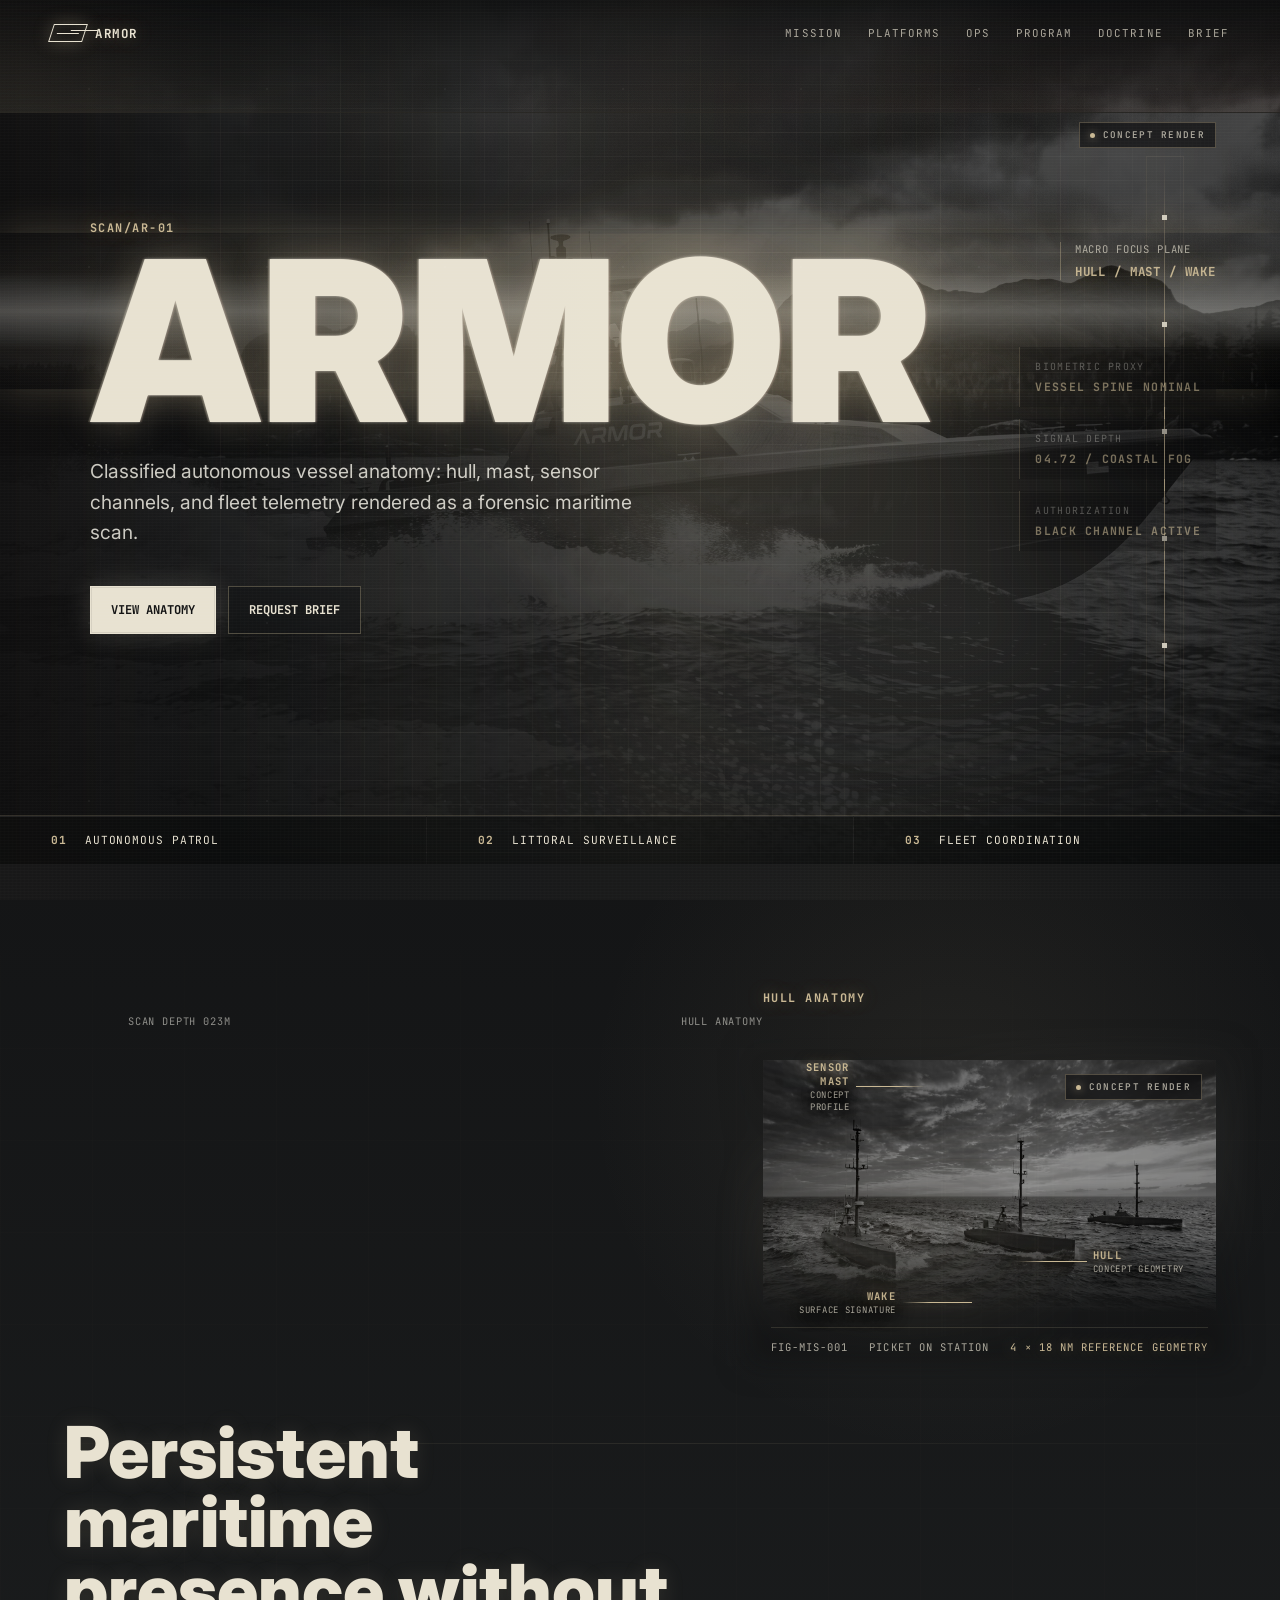
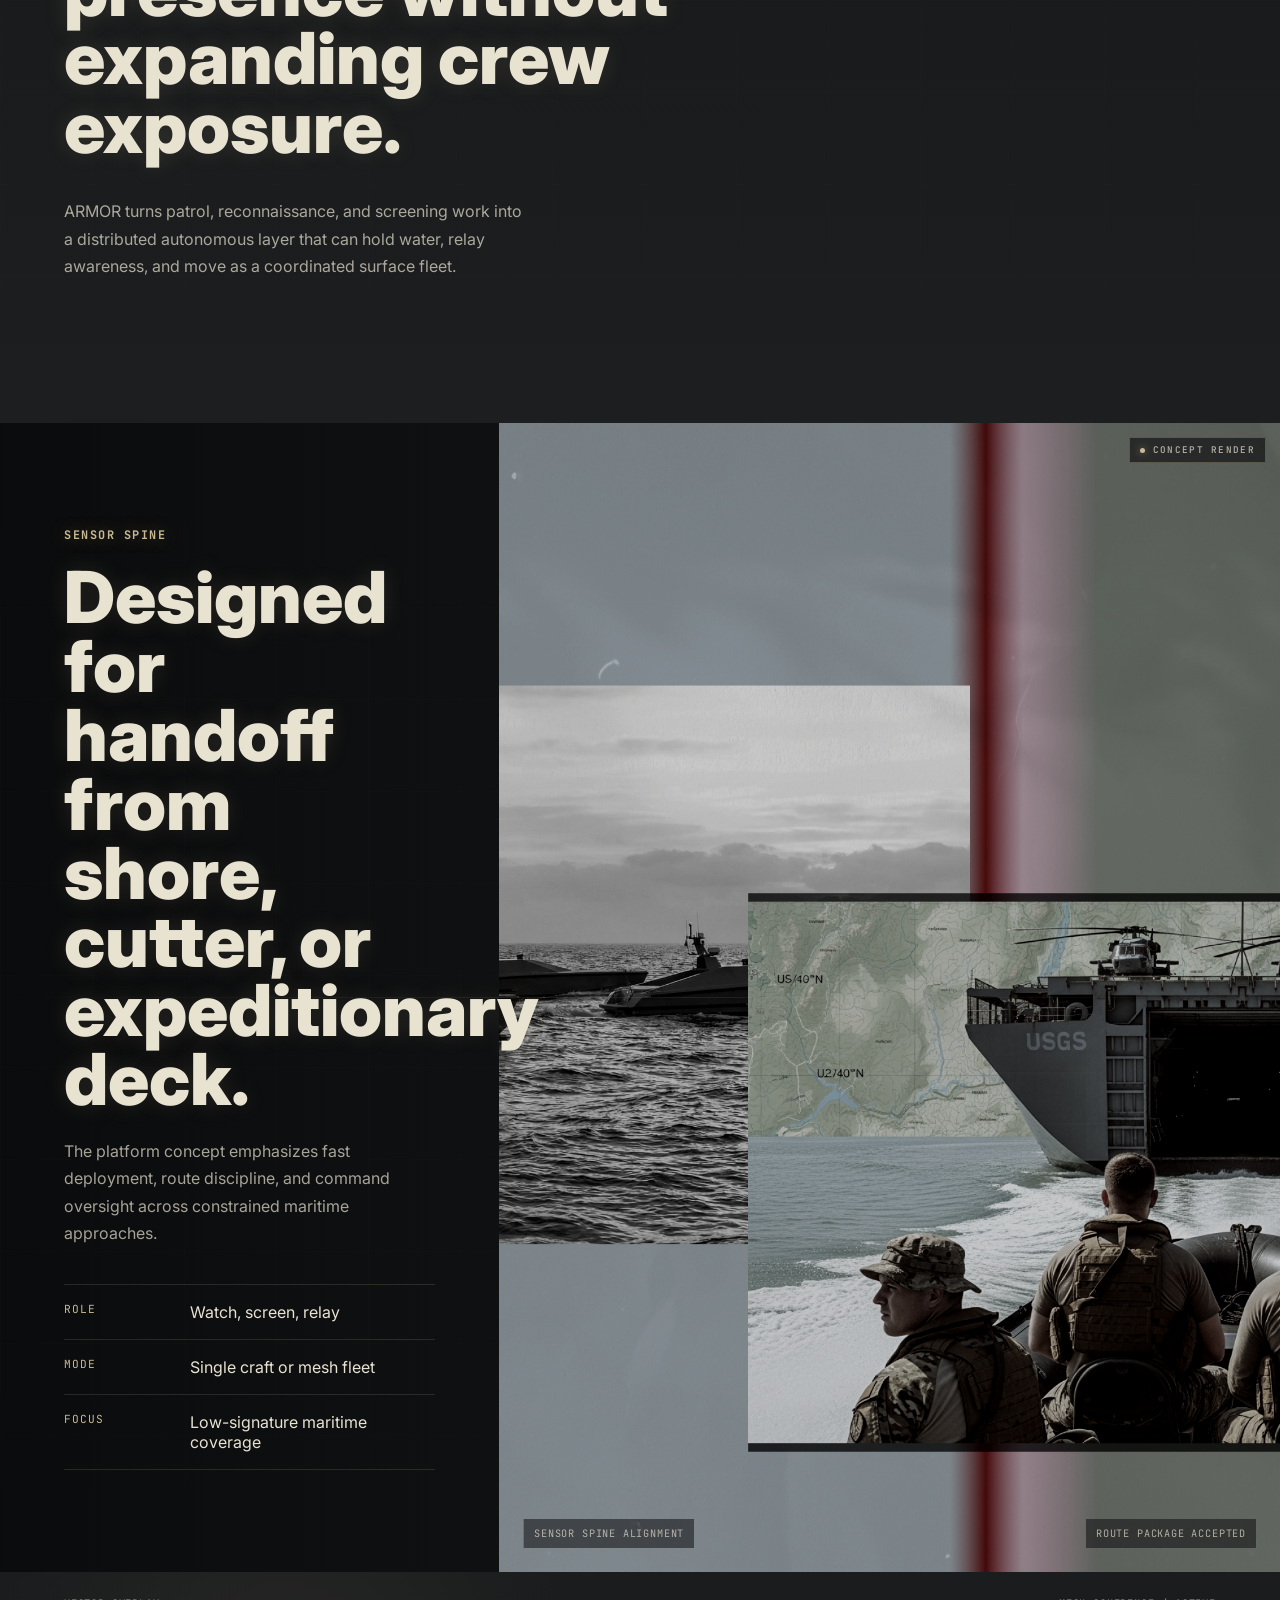
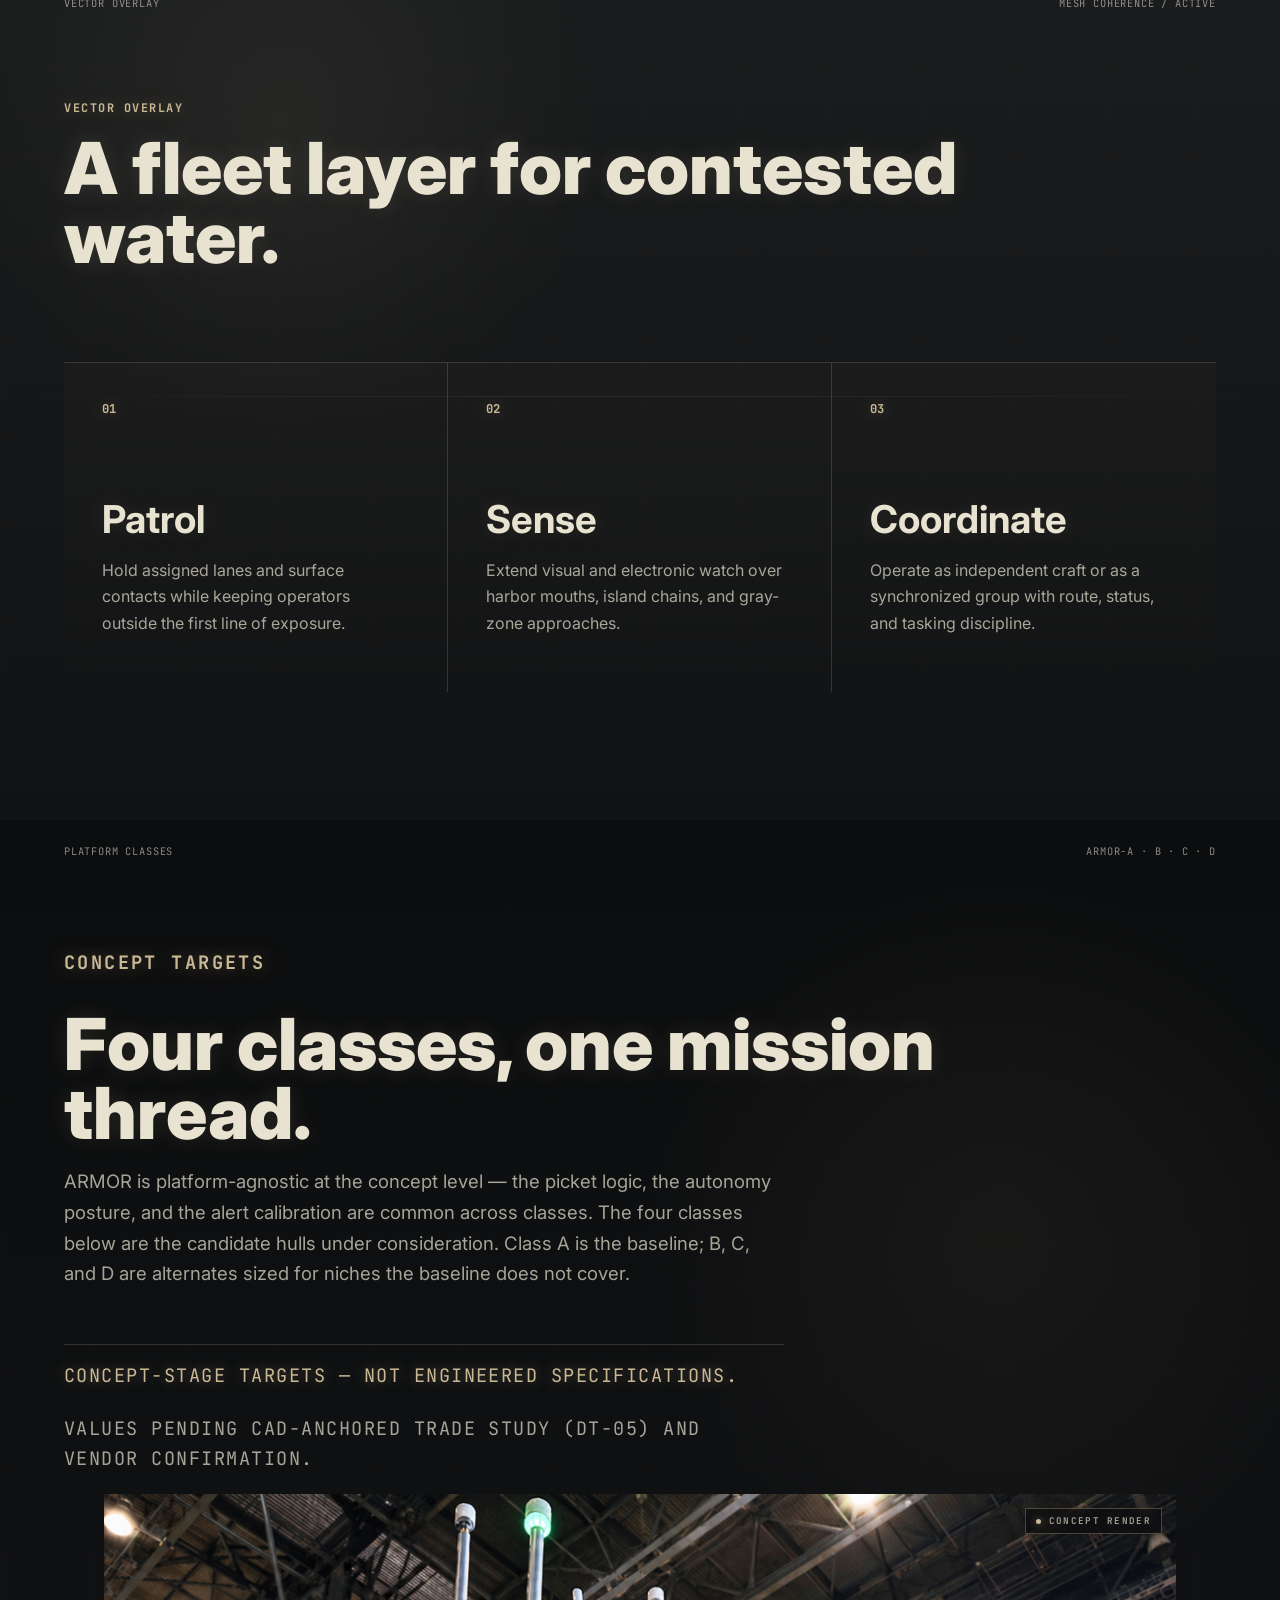
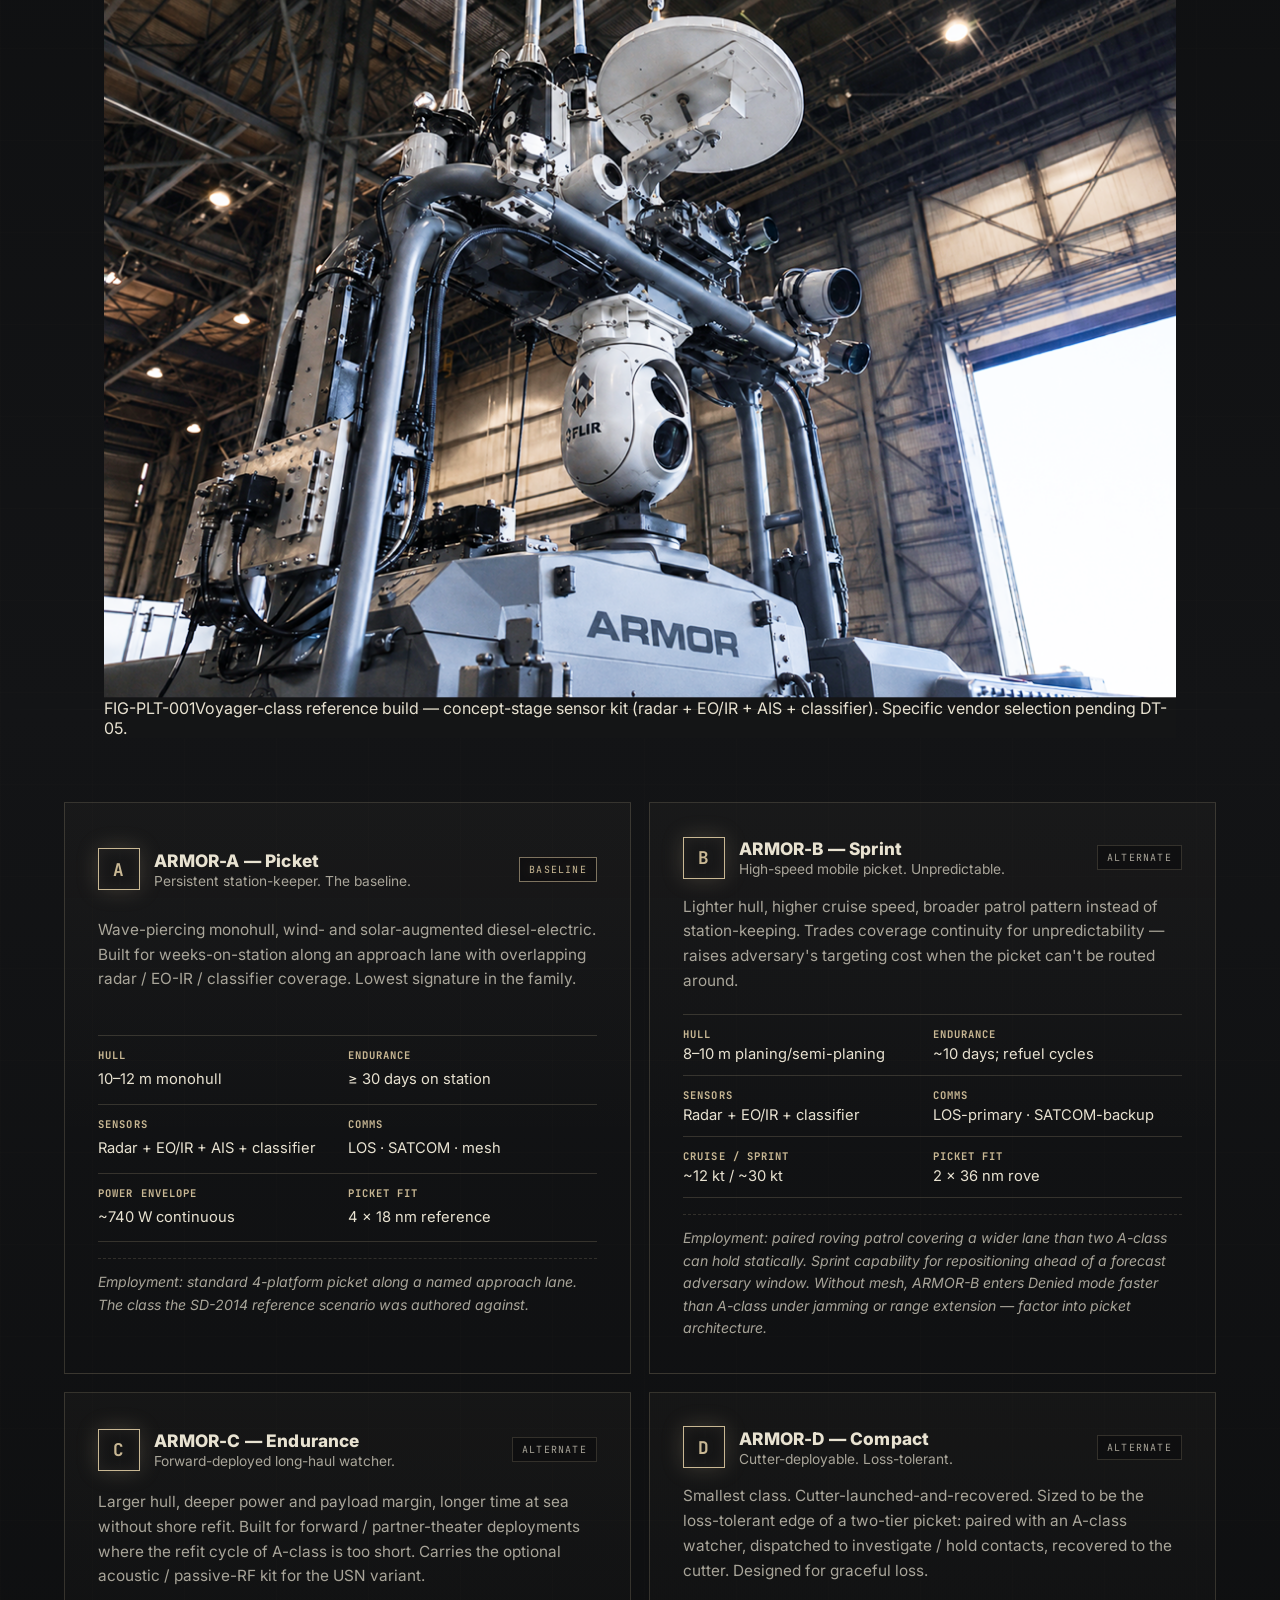
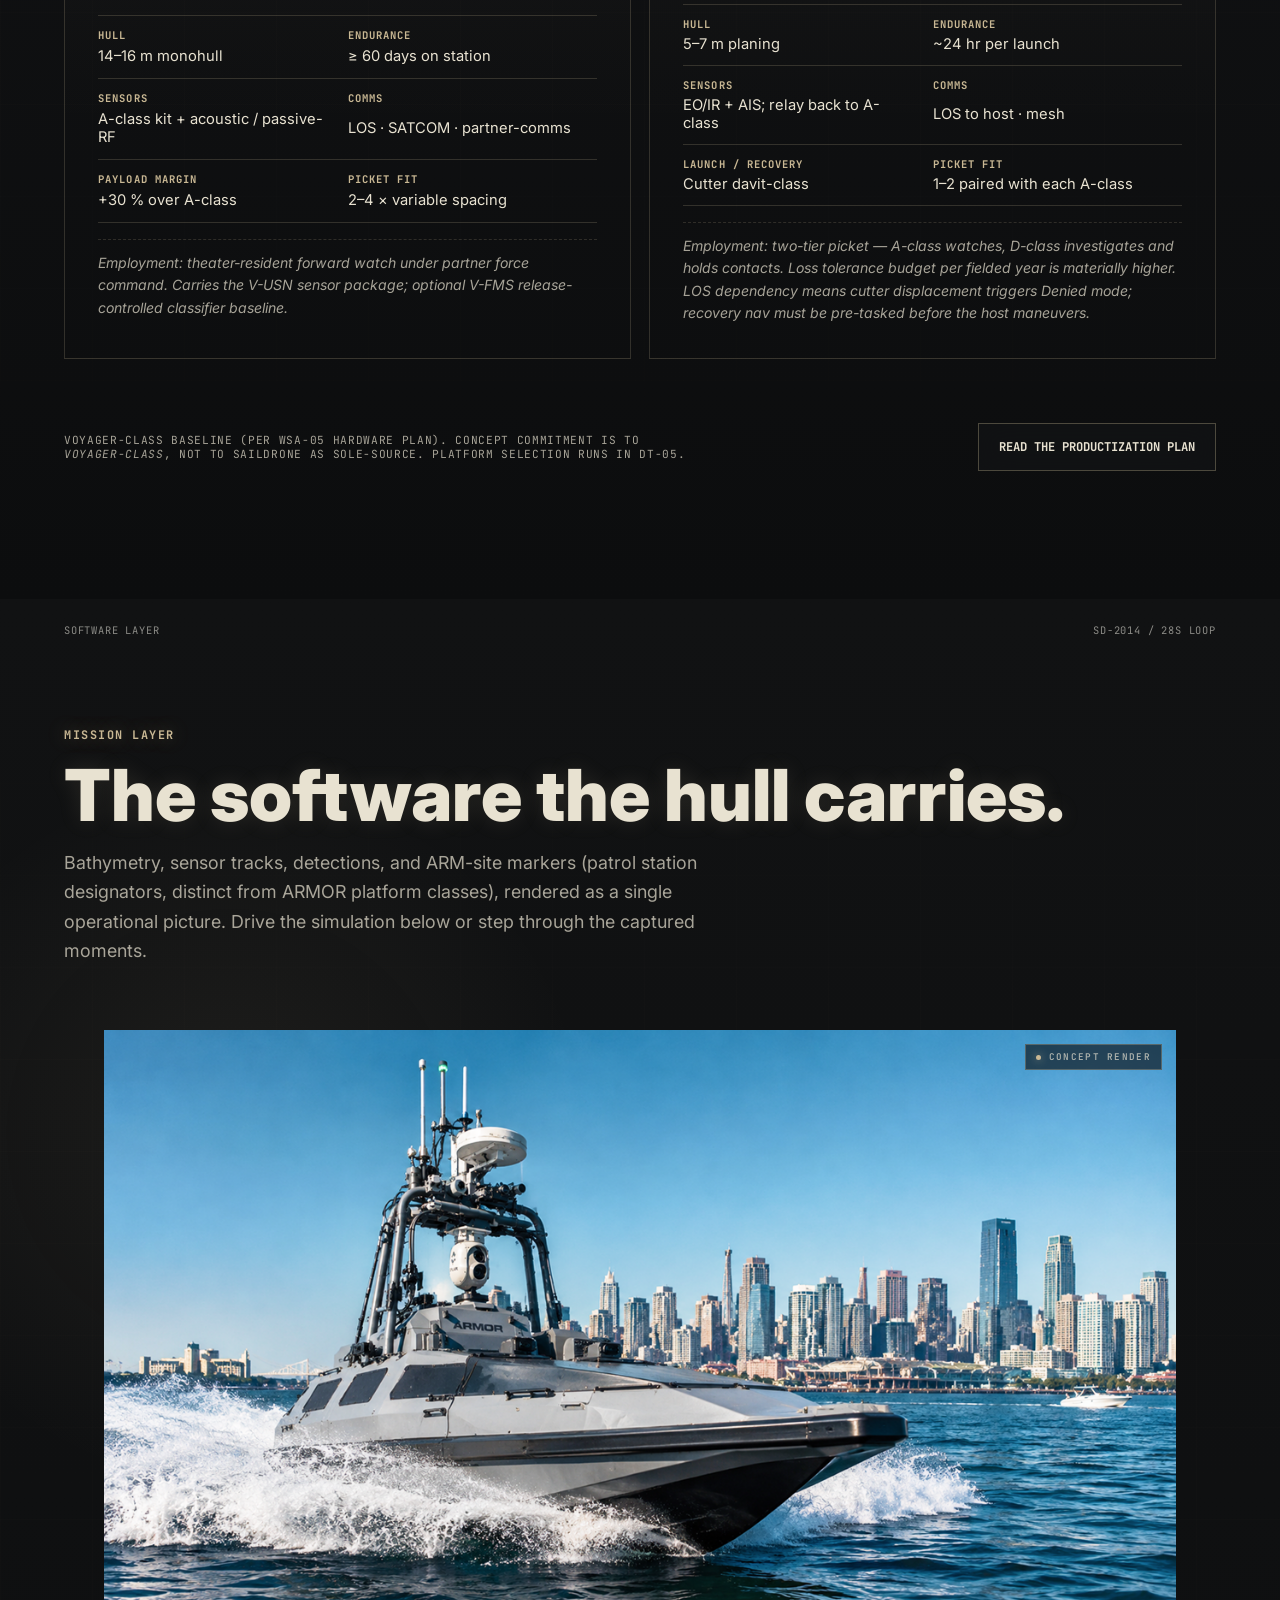
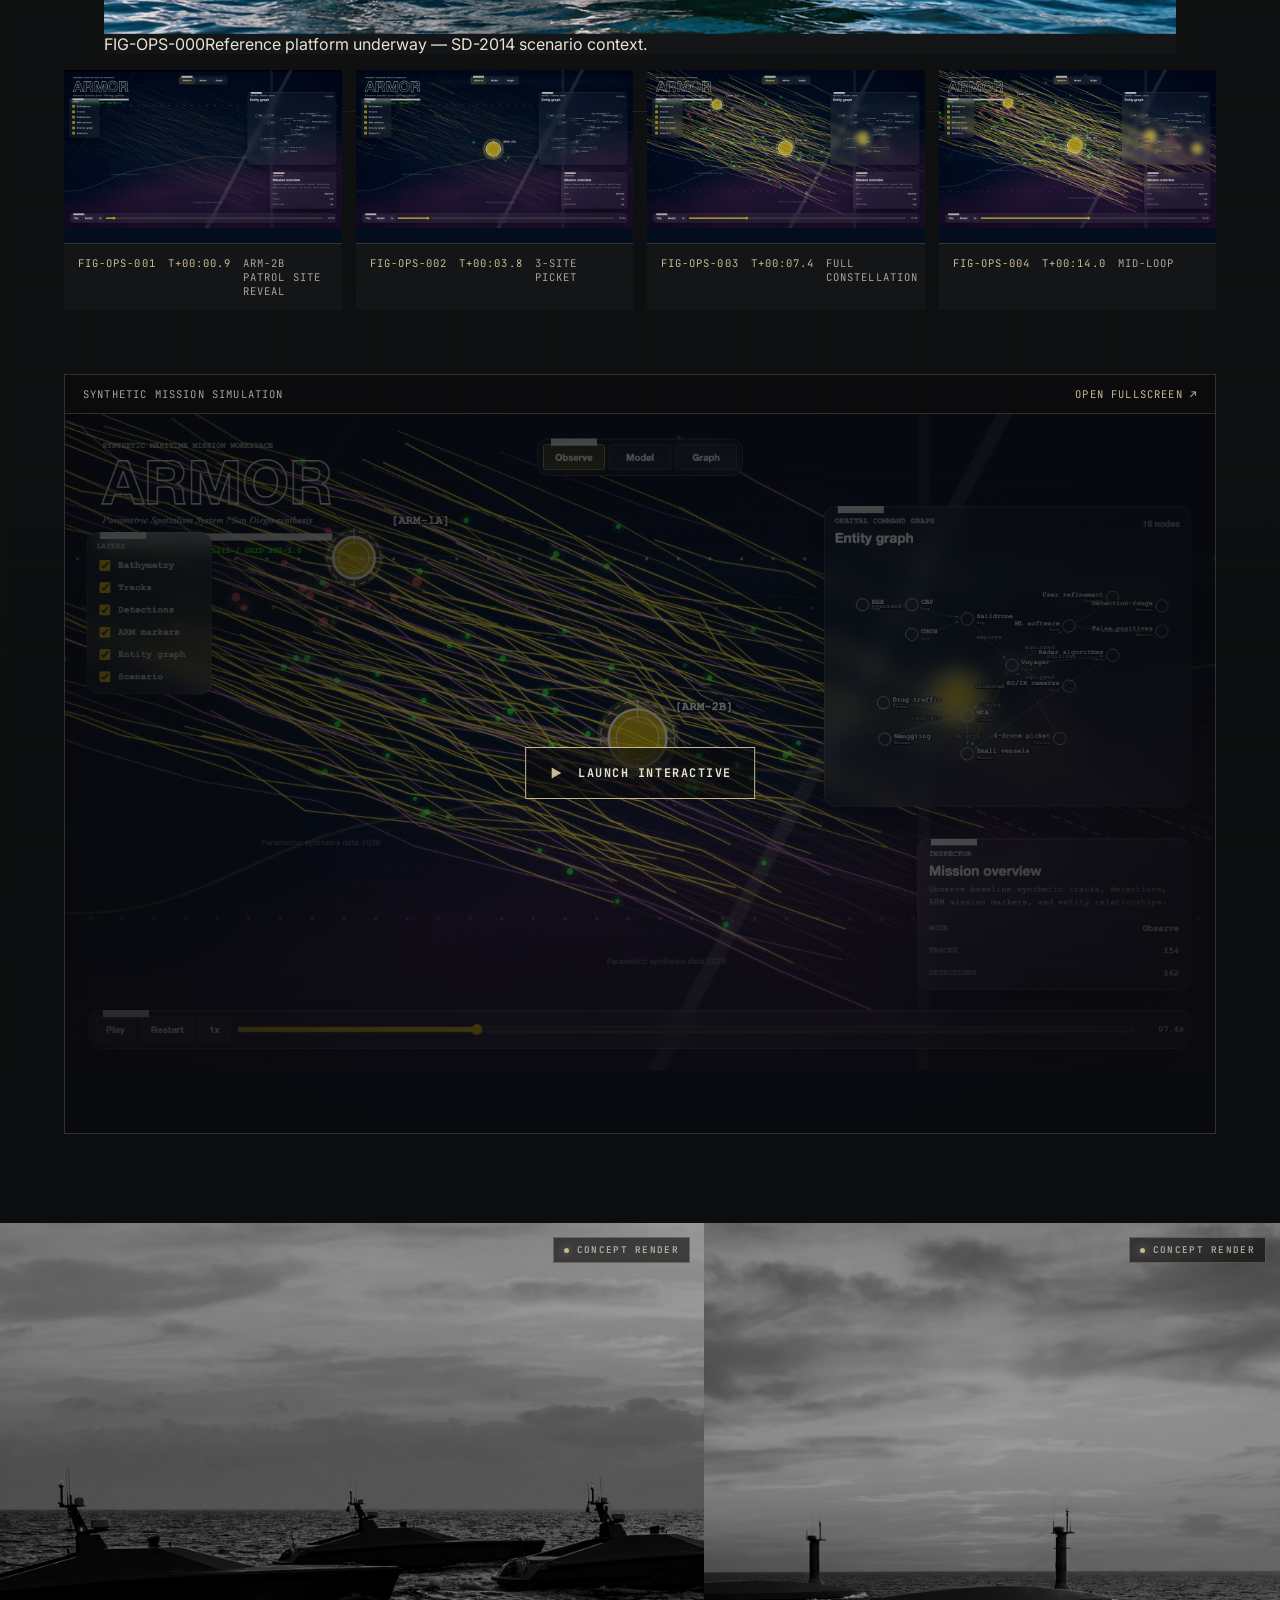
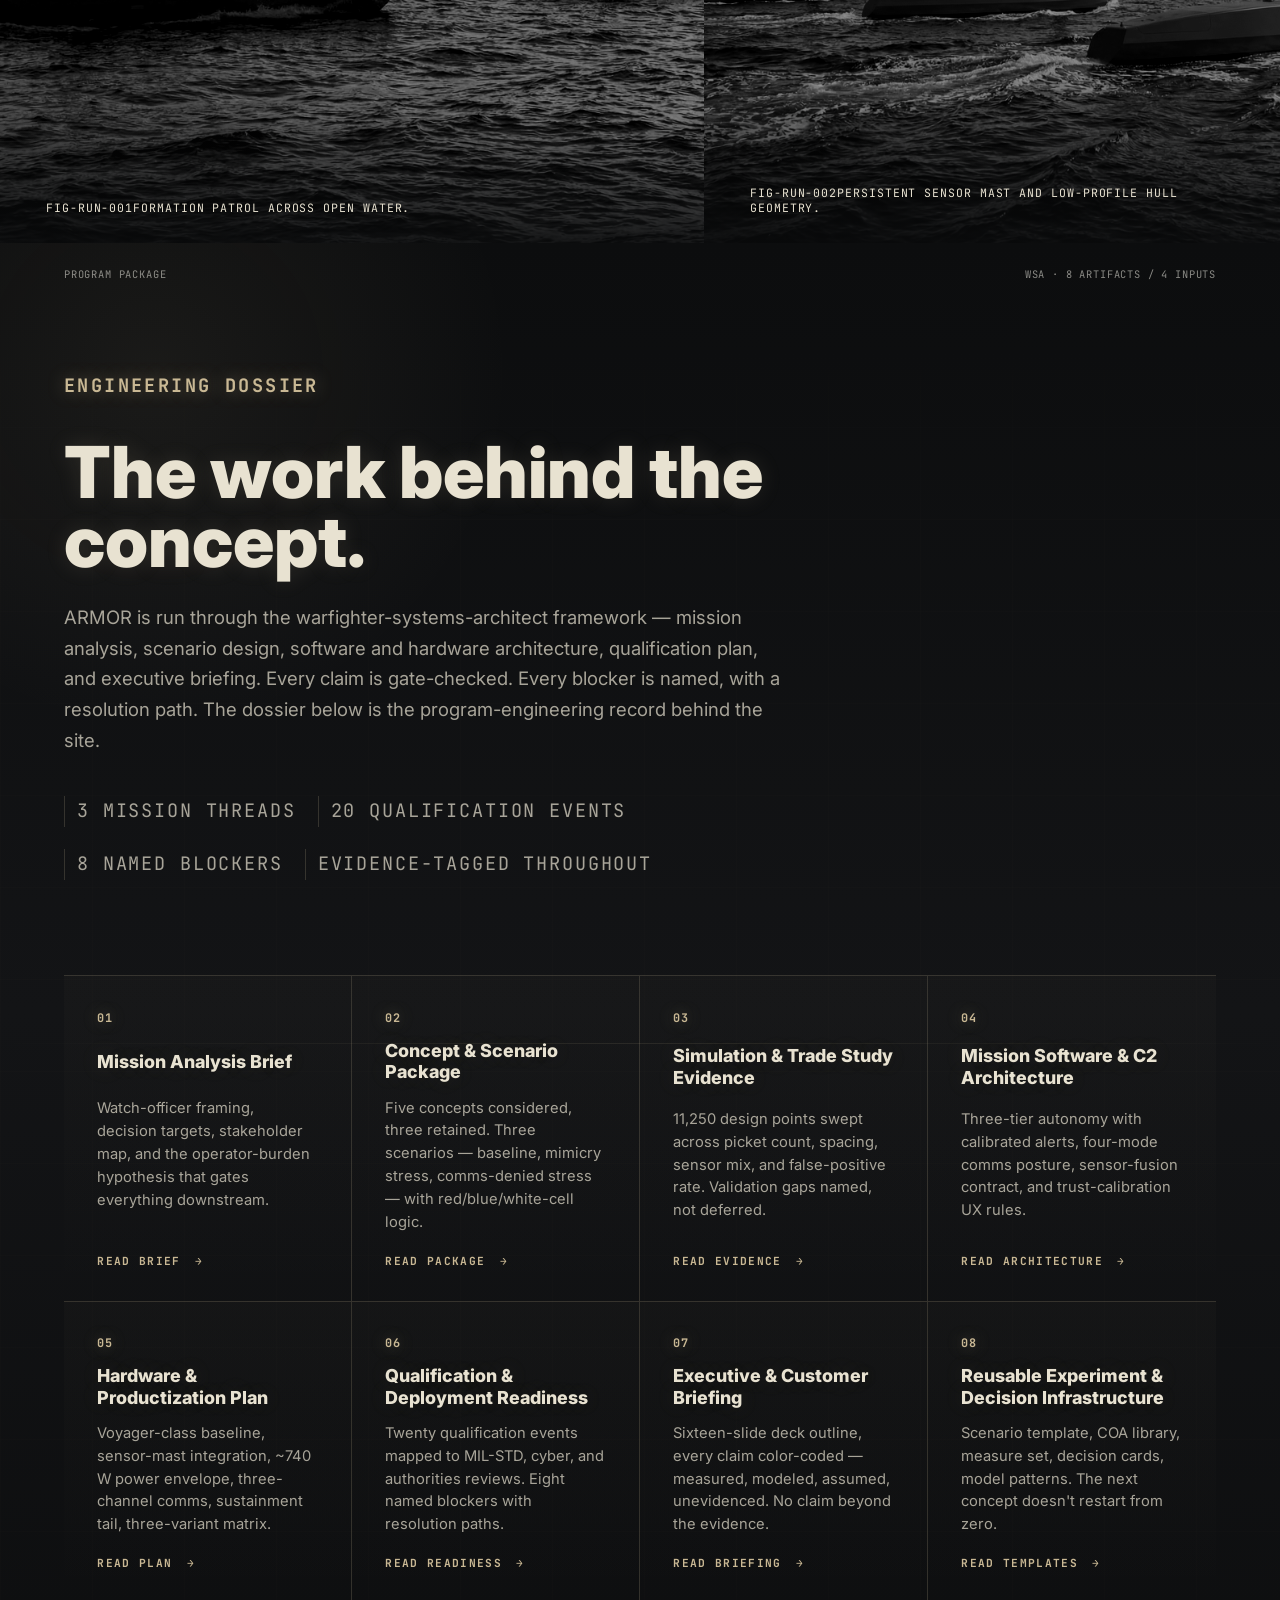
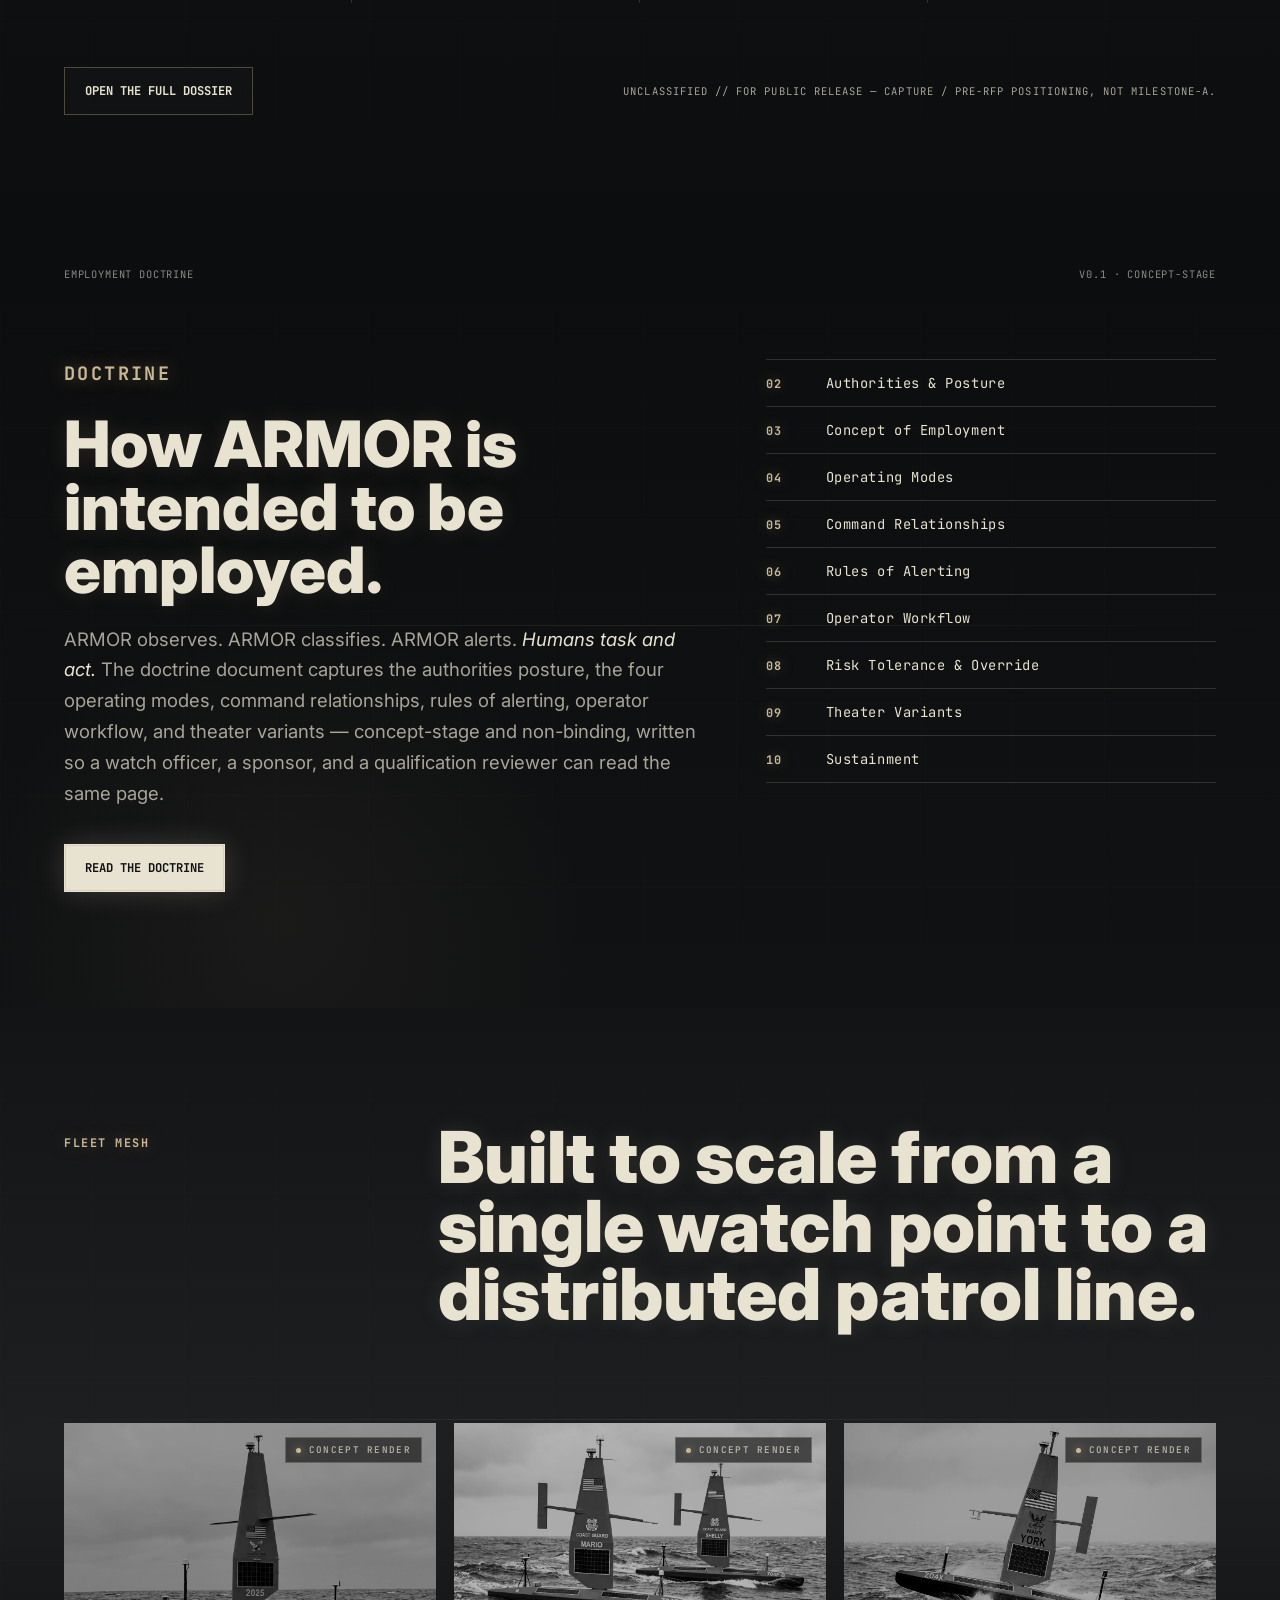
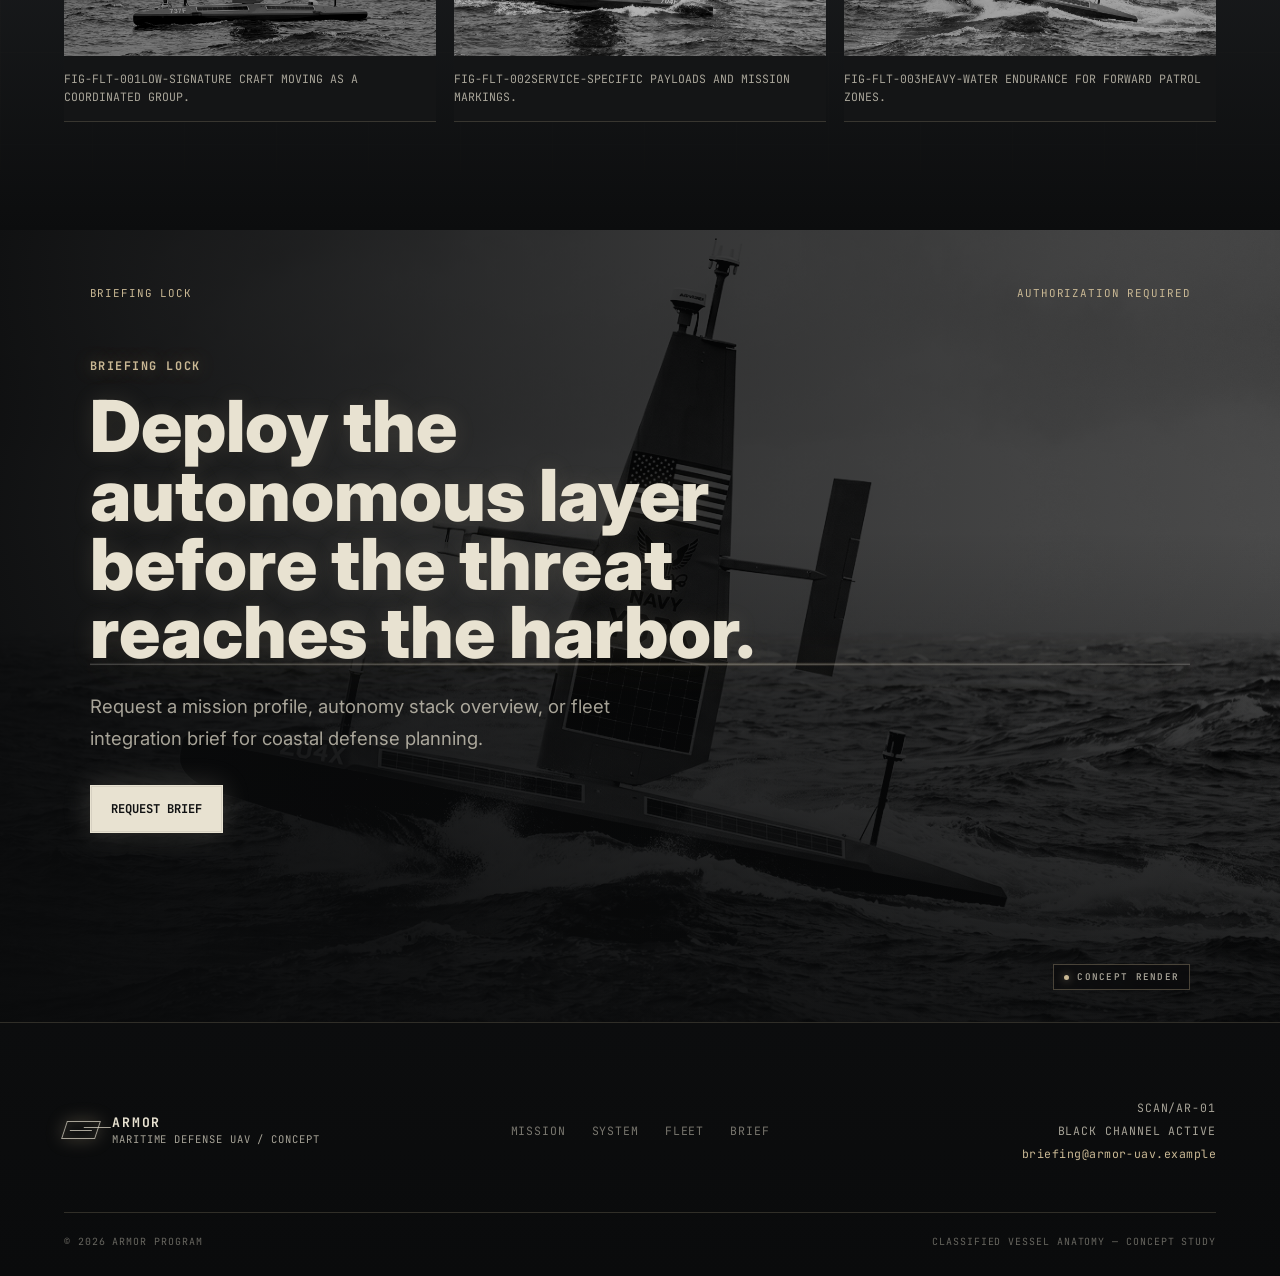
==== index.html @ 0af7efe7 "Add figure IDs to all 12 named figures (traceability discipline) Per visual-systems-architect skill " ====
<!doctype html>
<html lang="en">
  <head>
    <meta charset="utf-8" />
    <meta name="viewport" content="width=device-width, initial-scale=1" />
    <title>ARMOR | Maritime Defense UAV</title>
    <meta
      name="description"
      content="ARMOR is a maritime defense UAV concept for persistent littoral surveillance, autonomous patrol, and coordinated fleet response."
    />
    <link rel="preconnect" href="https://fonts.googleapis.com" />
    <link rel="preconnect" href="https://fonts.gstatic.com" crossorigin />
    <link
      href="https://fonts.googleapis.com/css2?family=Inter:wght@400;500;600;700;800;900&family=JetBrains+Mono:wght@500;700&display=swap"
      rel="stylesheet"
    />
    <link rel="stylesheet" href="styles.v1.css" />
  </head>
  <body>
    <svg class="filter-bank" aria-hidden="true" focusable="false">
      <filter id="hud-distort" color-interpolation-filters="sRGB">
        <feTurbulence type="fractalNoise" baseFrequency="0.018 0.72" numOctaves="2" seed="11" result="noise" />
        <feDisplacementMap in="SourceGraphic" in2="noise" scale="0.9" xChannelSelector="R" yChannelSelector="G" />
      </filter>
    </svg>

    <header class="site-header" aria-label="Primary navigation">
      <a class="brand-lockup" href="#top" aria-label="ARMOR home">
        <span class="brand-mark"></span>
        <span>ARMOR</span>
      </a>
      <nav class="nav-links" aria-label="Page sections">
        <a href="#mission">Mission</a>
        <a href="#platforms">Platforms</a>
        <a href="#ops">Ops</a>
        <a href="#program">Program</a>
        <a href="doctrine/">Doctrine</a>
        <a href="#contact">Brief</a>
      </nav>
    </header>

    <main id="top">
      <section class="hero scan-zone" aria-labelledby="hero-title" data-scan-zone="SCAN/AR-01">
        <img
          class="hero-image"
          src="AR01-IMG/Frame%201272638038.png"
          alt="ARMOR autonomous maritime vessel cutting across rough coastal water"
        />
        <div class="hero-scrim"></div>
        <div class="hero-fog" aria-hidden="true"></div>
        <div class="hud-layer hero-hud" aria-hidden="true">
          <div class="hud-grid"></div>
          <div class="scan-band"></div>
          <div class="scan-reticle">
            <span></span>
            <span></span>
            <span></span>
            <span></span>
          </div>
          <div class="sensor-spine">
            <i style="--node: 0"></i>
            <i style="--node: 1"></i>
            <i style="--node: 2"></i>
            <i style="--node: 3"></i>
            <i style="--node: 4"></i>
          </div>
          <div class="classification">
            <span>Classified vessel anatomy</span>
            <span>Scan/AR-01</span>
          </div>
          <div class="focus-readout">
            <span>Macro focus plane</span>
            <strong>Hull / mast / wake</strong>
          </div>
        </div>
        <div class="hero-content reveal is-visible">
          <p class="eyebrow">Scan/AR-01</p>
          <h1 id="hero-title">ARMOR</h1>
          <p class="hero-copy">
            Classified autonomous vessel anatomy: hull, mast, sensor channels,
            and fleet telemetry rendered as a forensic maritime scan.
          </p>
          <div class="hero-actions" aria-label="Primary actions">
            <a class="button primary" href="#mission">View Anatomy</a>
            <a class="button secondary" href="#contact">Request Brief</a>
          </div>
        </div>
        <div class="hero-telemetry" aria-hidden="true">
          <div>
            <span>Biometric proxy</span>
            <strong>Vessel spine nominal</strong>
          </div>
          <div>
            <span>Signal depth</span>
            <strong>04.72 / coastal fog</strong>
          </div>
          <div>
            <span>Authorization</span>
            <strong>Black channel active</strong>
          </div>
        </div>
        <div class="hero-status" aria-label="System status">
          <span><strong>01</strong> Autonomous patrol</span>
          <span><strong>02</strong> Littoral surveillance</span>
          <span><strong>03</strong> Fleet coordination</span>
        </div>
        <span class="concept-tag concept-tag--hero" aria-label="Image is a concept render, not a CAD-derived illustration">Concept render</span>
      </section>

      <section class="mission-band scan-section" id="mission" aria-labelledby="mission-title">
        <div class="section-hud" aria-hidden="true">
          <span>SCAN DEPTH 023M</span>
          <span>HULL ANATOMY</span>
        </div>
        <div class="mission-left">
          <div class="section-kicker">Hull Anatomy</div>
          <figure class="mission-figure reveal" data-figure-id="FIG-MIS-001" aria-label="Three ARMOR-class autonomous vessels operating as a coordinated picket">
            <img
              src="AR01-IMG/Three_sleek,_dark_202604162143%201.png"
              alt="Three sleek dark autonomous surface vessels operating in formation across coastal water"
              decoding="async"
            />
            <div class="mission-figure-fog" aria-hidden="true"></div>
            <div class="mission-figure-grid" aria-hidden="true"></div>
            <div class="mission-figure-band" aria-hidden="true"></div>
            <ul class="mission-callouts" aria-hidden="true">
              <li class="callout callout-mast">
                <span class="callout-line"></span>
                <span class="callout-label"><b>Sensor mast</b><i>concept profile</i></span>
              </li>
              <li class="callout callout-hull">
                <span class="callout-line"></span>
                <span class="callout-label"><b>Hull</b><i>concept geometry</i></span>
              </li>
              <li class="callout callout-wake">
                <span class="callout-line"></span>
                <span class="callout-label"><b>Wake</b><i>surface signature</i></span>
              </li>
            </ul>
            <span class="concept-tag" aria-label="Image is a concept render, not a CAD-derived illustration">Concept render</span>
            <figcaption>
              <span class="figure-id">FIG-MIS-001</span>
              <span>Picket on station</span>
              <span>4 &times; 18 nm reference geometry</span>
            </figcaption>
          </figure>
        </div>
        <div class="mission-right">
          <h2 id="mission-title">
            Persistent maritime presence without expanding crew exposure.
          </h2>
          <p>
            ARMOR turns patrol, reconnaissance, and screening work into a
            distributed autonomous layer that can hold water, relay awareness, and
            move as a coordinated surface fleet.
          </p>
        </div>
      </section>

      <section class="split-section scan-section" aria-labelledby="deployment-title">
        <div class="split-copy reveal">
          <p class="eyebrow dark">Sensor Spine</p>
          <h2 id="deployment-title">Designed for handoff from shore, cutter, or expeditionary deck.</h2>
          <p>
            The platform concept emphasizes fast deployment, route discipline,
            and command oversight across constrained maritime approaches.
          </p>
          <dl class="metric-list">
            <div>
              <dt>Role</dt>
              <dd>Watch, screen, relay</dd>
            </div>
            <div>
              <dt>Mode</dt>
              <dd>Single craft or mesh fleet</dd>
            </div>
            <div>
              <dt>Focus</dt>
              <dd>Low-signature maritime coverage</dd>
            </div>
          </dl>
        </div>
        <div class="split-media parallax-frame scan-panel" data-panel-label="TRANSFER/12F">
          <img
            src="AR01-IMG/ZC1.jpg"
            alt="Composite maritime operation image with unmanned craft, map overlay, and launch vessel"
          />
          <div class="panel-hud" aria-hidden="true">
            <span>Sensor spine alignment</span>
            <span>Route package accepted</span>
          </div>
          <span class="concept-tag" aria-label="Image is a concept render, not a CAD-derived illustration">Concept render</span>
        </div>
      </section>

      <section class="system-section scan-section" id="system" aria-labelledby="system-title">
        <div class="section-hud" aria-hidden="true">
          <span>VECTOR OVERLAY</span>
          <span>MESH COHERENCE / ACTIVE</span>
        </div>
        <div class="section-kicker">Vector Overlay</div>
        <h2 id="system-title">A fleet layer for contested water.</h2>
        <div class="capability-grid">
          <article class="capability reveal">
            <span class="capability-index">01</span>
            <h3>Patrol</h3>
            <p>
              Hold assigned lanes and surface contacts while keeping operators
              outside the first line of exposure.
            </p>
          </article>
          <article class="capability reveal">
            <span class="capability-index">02</span>
            <h3>Sense</h3>
            <p>
              Extend visual and electronic watch over harbor mouths, island
              chains, and gray-zone approaches.
            </p>
          </article>
          <article class="capability reveal">
            <span class="capability-index">03</span>
            <h3>Coordinate</h3>
            <p>
              Operate as independent craft or as a synchronized group with
              route, status, and tasking discipline.
            </p>
          </article>
        </div>
      </section>

      <section class="platforms-section scan-section" id="platforms" aria-labelledby="platforms-title">
        <div class="section-hud" aria-hidden="true">
          <span>PLATFORM CLASSES</span>
          <span>ARMOR-A · B · C · D</span>
        </div>
        <div class="platforms-intro">
          <p class="eyebrow dark">Concept Targets</p>
          <h2 id="platforms-title">Four classes, one mission thread.</h2>
          <p>
            ARMOR is platform-agnostic at the concept level — the picket logic,
            the autonomy posture, and the alert calibration are common across
            classes. The four classes below are the candidate hulls under
            consideration. Class A is the baseline; B, C, and D are alternates
            sized for niches the baseline does not cover.
          </p>
          <p class="platforms-disclaimer">
            <span>Concept-stage targets &mdash; not engineered specifications.</span>
            <span>Values pending CAD-anchored trade study (DT-05) and vendor confirmation.</span>
          </p>
        </div>
        <figure class="platforms-anchor scan-panel reveal" data-figure-id="FIG-PLT-001" data-panel-label="REFERENCE BUILD">
          <img
            src="AR01-IMG/Frame%201272638082.png"
            alt="Concept render of an ARMOR platform sensor mast — gimballed EO/IR camera, satcom dome, and sensor stack visible in hangar reference build"
            decoding="async"
          />
          <span class="concept-tag" aria-label="Image is a concept render, not a CAD-derived illustration">Concept render</span>
          <figcaption><span class="figure-id">FIG-PLT-001</span>Voyager-class reference build &mdash; concept-stage sensor kit (radar + EO/IR + AIS + classifier). Specific vendor selection pending DT-05.</figcaption>
        </figure>
        <div class="platforms-grid">
          <article class="platform-card reveal">
            <header class="platform-head">
              <span class="platform-tag">A</span>
              <div>
                <p class="platform-name">ARMOR-A — Picket</p>
                <p class="platform-role">Persistent station-keeper. The baseline.</p>
              </div>
              <span class="platform-status is-baseline">BASELINE</span>
            </header>
            <p class="platform-blurb">
              Wave-piercing monohull, wind- and solar-augmented diesel-electric.
              Built for weeks-on-station along an approach lane with overlapping
              radar / EO-IR / classifier coverage. Lowest signature in the family.
            </p>
            <dl class="platform-specs">
              <div><dt>Hull</dt><dd>10–12 m monohull</dd></div>
              <div><dt>Endurance</dt><dd>≥ 30 days on station</dd></div>
              <div><dt>Sensors</dt><dd>Radar + EO/IR + AIS + classifier</dd></div>
              <div><dt>Comms</dt><dd>LOS · SATCOM · mesh</dd></div>
              <div><dt>Power envelope</dt><dd>~740 W continuous</dd></div>
              <div><dt>Picket fit</dt><dd>4 × 18 nm reference</dd></div>
            </dl>
            <p class="platform-employment">
              Employment: standard 4-platform picket along a named approach
              lane. The class the SD-2014 reference scenario was authored
              against.
            </p>
          </article>

          <article class="platform-card reveal">
            <header class="platform-head">
              <span class="platform-tag">B</span>
              <div>
                <p class="platform-name">ARMOR-B — Sprint</p>
                <p class="platform-role">High-speed mobile picket. Unpredictable.</p>
              </div>
              <span class="platform-status">ALTERNATE</span>
            </header>
            <p class="platform-blurb">
              Lighter hull, higher cruise speed, broader patrol pattern instead
              of station-keeping. Trades coverage continuity for unpredictability —
              raises adversary's targeting cost when the picket can't be routed
              around.
            </p>
            <dl class="platform-specs">
              <div><dt>Hull</dt><dd>8–10 m planing/semi-planing</dd></div>
              <div><dt>Endurance</dt><dd>~10 days; refuel cycles</dd></div>
              <div><dt>Sensors</dt><dd>Radar + EO/IR + classifier</dd></div>
              <div><dt>Comms</dt><dd>LOS-primary · SATCOM-backup</dd></div>
              <div><dt>Cruise / sprint</dt><dd>~12 kt / ~30 kt</dd></div>
              <div><dt>Picket fit</dt><dd>2 × 36 nm rove</dd></div>
            </dl>
            <p class="platform-employment">
              Employment: paired roving patrol covering a wider lane than
              two A-class can hold statically. Sprint capability for repositioning
              ahead of a forecast adversary window. Without mesh, ARMOR-B enters
              Denied mode faster than A-class under jamming or range extension —
              factor into picket architecture.
            </p>
          </article>

          <article class="platform-card reveal">
            <header class="platform-head">
              <span class="platform-tag">C</span>
              <div>
                <p class="platform-name">ARMOR-C — Endurance</p>
                <p class="platform-role">Forward-deployed long-haul watcher.</p>
              </div>
              <span class="platform-status">ALTERNATE</span>
            </header>
            <p class="platform-blurb">
              Larger hull, deeper power and payload margin, longer time at sea
              without shore refit. Built for forward / partner-theater
              deployments where the refit cycle of A-class is too short.
              Carries the optional acoustic / passive-RF kit for the USN variant.
            </p>
            <dl class="platform-specs">
              <div><dt>Hull</dt><dd>14–16 m monohull</dd></div>
              <div><dt>Endurance</dt><dd>≥ 60 days on station</dd></div>
              <div><dt>Sensors</dt><dd>A-class kit + acoustic / passive-RF</dd></div>
              <div><dt>Comms</dt><dd>LOS · SATCOM · partner-comms</dd></div>
              <div><dt>Payload margin</dt><dd>+30 % over A-class</dd></div>
              <div><dt>Picket fit</dt><dd>2–4 × variable spacing</dd></div>
            </dl>
            <p class="platform-employment">
              Employment: theater-resident forward watch under partner force
              command. Carries the V-USN sensor package; optional V-FMS
              release-controlled classifier baseline.
            </p>
          </article>

          <article class="platform-card reveal">
            <header class="platform-head">
              <span class="platform-tag">D</span>
              <div>
                <p class="platform-name">ARMOR-D — Compact</p>
                <p class="platform-role">Cutter-deployable. Loss-tolerant.</p>
              </div>
              <span class="platform-status">ALTERNATE</span>
            </header>
            <p class="platform-blurb">
              Smallest class. Cutter-launched-and-recovered. Sized to be the
              loss-tolerant edge of a two-tier picket: paired with an A-class
              watcher, dispatched to investigate / hold contacts, recovered to
              the cutter. Designed for graceful loss.
            </p>
            <dl class="platform-specs">
              <div><dt>Hull</dt><dd>5–7 m planing</dd></div>
              <div><dt>Endurance</dt><dd>~24 hr per launch</dd></div>
              <div><dt>Sensors</dt><dd>EO/IR + AIS; relay back to A-class</dd></div>
              <div><dt>Comms</dt><dd>LOS to host · mesh</dd></div>
              <div><dt>Launch / recovery</dt><dd>Cutter davit-class</dd></div>
              <div><dt>Picket fit</dt><dd>1–2 paired with each A-class</dd></div>
            </dl>
            <p class="platform-employment">
              Employment: two-tier picket — A-class watches, D-class
              investigates and holds contacts. Loss tolerance budget per fielded
              year is materially higher. LOS dependency means cutter displacement
              triggers Denied mode; recovery nav must be pre-tasked before the
              host maneuvers.
            </p>
          </article>
        </div>
        <div class="platforms-footer">
          <span>Voyager-class baseline (per WSA-05 hardware plan). Concept commitment is to <em>Voyager-class</em>, not to Saildrone as sole-source. Platform selection runs in DT-05.</span>
          <a class="button secondary" href="https://github.com/augustave/armor/blob/main/WSA/outputs/05_hardware_integration_and_productization_plan.md">Read the productization plan</a>
        </div>
      </section>

      <section class="ops-section scan-section" id="ops" aria-labelledby="ops-title">
        <div class="section-hud" aria-hidden="true">
          <span>SOFTWARE LAYER</span>
          <span>SD-2014 / 28s LOOP</span>
        </div>
        <div class="section-kicker">Mission Layer</div>
        <h2 id="ops-title">The software the hull carries.</h2>
        <p class="ops-intro">
          Bathymetry, sensor tracks, detections, and ARM-site markers (patrol
          station designators, distinct from ARMOR platform classes), rendered
          as a single operational picture. Drive the simulation below or step
          through the captured moments.
        </p>

        <figure class="ops-anchor scan-panel reveal" data-figure-id="FIG-OPS-000" data-panel-label="SD HARBOR / REF">
          <img
            src="AR01-IMG/Frame%201272638083.png"
            alt="Concept render of an ARMOR platform underway in coastal water with a harbor skyline behind — physical reference for the SD-2014 scenario"
            decoding="async"
          />
          <span class="concept-tag" aria-label="Image is a concept render, not a CAD-derived illustration">Concept render</span>
          <figcaption><span class="figure-id">FIG-OPS-000</span>Reference platform underway &mdash; SD-2014 scenario context.</figcaption>
        </figure>

        <div class="ops-strip" aria-label="Mission layer stills">
          <figure class="ops-frame reveal" data-figure-id="FIG-OPS-001">
            <img src="AR01-OPS/sd-2014-t0_9.png" alt="Mission layer at T+00:00.9 — ARM-2B patrol site reveal" loading="lazy" />
            <figcaption><span class="figure-id">FIG-OPS-001</span><span>T+00:00.9</span> ARM-2B patrol site reveal</figcaption>
          </figure>
          <figure class="ops-frame reveal" data-figure-id="FIG-OPS-002">
            <img src="AR01-OPS/sd-2014-t3_8.png" alt="Mission layer at T+00:03.8 — three patrol sites in picket formation" loading="lazy" />
            <figcaption><span class="figure-id">FIG-OPS-002</span><span>T+00:03.8</span> 3-site picket</figcaption>
          </figure>
          <figure class="ops-frame reveal" data-figure-id="FIG-OPS-003">
            <img src="AR01-OPS/sd-2014-t7_4.png" alt="Mission layer at T+00:07.4 — all four patrol sites active" loading="lazy" />
            <figcaption><span class="figure-id">FIG-OPS-003</span><span>T+00:07.4</span> Full constellation</figcaption>
          </figure>
          <figure class="ops-frame reveal" data-figure-id="FIG-OPS-004">
            <img src="AR01-OPS/sd-2014-t14.png" alt="Mission layer at T+00:14 — mid-loop calm across all patrol sites" loading="lazy" />
            <figcaption><span class="figure-id">FIG-OPS-004</span><span>T+00:14.0</span> Mid-loop</figcaption>
          </figure>
        </div>

        <div class="ops-embed reveal" data-ops-embed data-src="ops/index.html">
          <div class="ops-embed-hud">
            <span>Synthetic mission simulation</span>
            <a href="ops/index.html" target="_blank" rel="noopener">Open fullscreen ↗</a>
          </div>
          <button class="ops-embed-poster" type="button" data-ops-launch aria-label="Launch interactive mission webapp">
            <img src="AR01-OPS/sd-2014-t7_4.png" alt="" aria-hidden="true" />
            <span class="ops-embed-play" aria-hidden="true">
              <svg viewBox="0 0 32 32" width="22" height="22"><polygon points="11,8 11,24 25,16" fill="currentColor"/></svg>
              Launch interactive
            </span>
          </button>
        </div>
      </section>

      <section class="image-run" aria-label="ARMOR visual mission sequence">
        <figure class="run-panel scan-panel" data-figure-id="FIG-RUN-001" data-panel-label="FLEET MESH">
          <img
            src="AR01-IMG/Frame%201272638035.png"
            alt="Three autonomous maritime craft crossing open water in formation"
          />
          <span class="concept-tag" aria-label="Image is a concept render, not a CAD-derived illustration">Concept render</span>
          <figcaption><span class="figure-id">FIG-RUN-001</span>Formation patrol across open water.</figcaption>
        </figure>
        <figure class="run-panel scan-panel" data-figure-id="FIG-RUN-002" data-panel-label="MAST SCAN">
          <img
            src="AR01-IMG/Frame%201272638036.png"
            alt="Side profile of an autonomous maritime defense vessel with Coast Guard markings"
          />
          <span class="concept-tag" aria-label="Image is a concept render, not a CAD-derived illustration">Concept render</span>
          <figcaption><span class="figure-id">FIG-RUN-002</span>Persistent sensor mast and low-profile hull geometry.</figcaption>
        </figure>
      </section>

      <section class="program-section scan-section" id="program" aria-labelledby="program-title">
        <div class="section-hud" aria-hidden="true">
          <span>PROGRAM PACKAGE</span>
          <span>WSA · 8 ARTIFACTS / 4 INPUTS</span>
        </div>
        <div class="program-intro">
          <p class="eyebrow dark">Engineering Dossier</p>
          <h2 id="program-title">The work behind the concept.</h2>
          <p>
            ARMOR is run through the warfighter-systems-architect framework — mission analysis,
            scenario design, software and hardware architecture, qualification plan, and
            executive briefing. Every claim is gate-checked. Every blocker is named, with a
            resolution path. The dossier below is the program-engineering record behind the site.
          </p>
          <p class="program-meta">
            <span>3 mission threads</span><span>20 qualification events</span><span>8 named blockers</span><span>Evidence-tagged throughout</span>
          </p>
        </div>
        <ol class="program-grid" aria-label="WSA deliverables">
          <li class="program-card reveal">
            <a href="https://github.com/augustave/armor/blob/main/WSA/outputs/01_mission_analysis_brief.md">
              <span class="program-index">01</span>
              <h3>Mission Analysis Brief</h3>
              <p>Watch-officer framing, decision targets, stakeholder map, and the operator-burden hypothesis that gates everything downstream.</p>
              <span class="program-link">Read brief <span aria-hidden="true">→</span></span>
            </a>
          </li>
          <li class="program-card reveal">
            <a href="https://github.com/augustave/armor/blob/main/WSA/outputs/02_concept_and_scenario_package.md">
              <span class="program-index">02</span>
              <h3>Concept &amp; Scenario Package</h3>
              <p>Five concepts considered, three retained. Three scenarios — baseline, mimicry stress, comms-denied stress — with red/blue/white-cell logic.</p>
              <span class="program-link">Read package <span aria-hidden="true">→</span></span>
            </a>
          </li>
          <li class="program-card reveal">
            <a href="https://github.com/augustave/armor/blob/main/WSA/outputs/03_simulation_and_trade_study_evidence_pack.md">
              <span class="program-index">03</span>
              <h3>Simulation &amp; Trade Study Evidence</h3>
              <p>11,250 design points swept across picket count, spacing, sensor mix, and false-positive rate. Validation gaps named, not deferred.</p>
              <span class="program-link">Read evidence <span aria-hidden="true">→</span></span>
            </a>
          </li>
          <li class="program-card reveal">
            <a href="https://github.com/augustave/armor/blob/main/WSA/outputs/04_mission_software_c2_architecture_definition.md">
              <span class="program-index">04</span>
              <h3>Mission Software &amp; C2 Architecture</h3>
              <p>Three-tier autonomy with calibrated alerts, four-mode comms posture, sensor-fusion contract, and trust-calibration UX rules.</p>
              <span class="program-link">Read architecture <span aria-hidden="true">→</span></span>
            </a>
          </li>
          <li class="program-card reveal">
            <a href="https://github.com/augustave/armor/blob/main/WSA/outputs/05_hardware_integration_and_productization_plan.md">
              <span class="program-index">05</span>
              <h3>Hardware &amp; Productization Plan</h3>
              <p>Voyager-class baseline, sensor-mast integration, ~740 W power envelope, three-channel comms, sustainment tail, three-variant matrix.</p>
              <span class="program-link">Read plan <span aria-hidden="true">→</span></span>
            </a>
          </li>
          <li class="program-card reveal">
            <a href="https://github.com/augustave/armor/blob/main/WSA/outputs/06_qualification_and_deployment_readiness_package.md">
              <span class="program-index">06</span>
              <h3>Qualification &amp; Deployment Readiness</h3>
              <p>Twenty qualification events mapped to MIL-STD, cyber, and authorities reviews. Eight named blockers with resolution paths.</p>
              <span class="program-link">Read readiness <span aria-hidden="true">→</span></span>
            </a>
          </li>
          <li class="program-card reveal">
            <a href="https://github.com/augustave/armor/blob/main/WSA/outputs/07_executive_and_customer_briefing_pack.md">
              <span class="program-index">07</span>
              <h3>Executive &amp; Customer Briefing</h3>
              <p>Sixteen-slide deck outline, every claim color-coded — measured, modeled, assumed, unevidenced. No claim beyond the evidence.</p>
              <span class="program-link">Read briefing <span aria-hidden="true">→</span></span>
            </a>
          </li>
          <li class="program-card reveal">
            <a href="https://github.com/augustave/armor/blob/main/WSA/outputs/08_reusable_experiment_and_decision_infrastructure.md">
              <span class="program-index">08</span>
              <h3>Reusable Experiment &amp; Decision Infrastructure</h3>
              <p>Scenario template, COA library, measure set, decision cards, model patterns. The next concept doesn't restart from zero.</p>
              <span class="program-link">Read templates <span aria-hidden="true">→</span></span>
            </a>
          </li>
        </ol>
        <div class="program-footer">
          <a class="button secondary" href="https://github.com/augustave/armor/tree/main/WSA">Open the full dossier</a>
          <span>UNCLASSIFIED // FOR PUBLIC RELEASE — capture / pre-RFP positioning, not milestone-A.</span>
        </div>
      </section>

      <section class="doctrine-teaser scan-section" id="doctrine" aria-labelledby="doctrine-teaser-title">
        <div class="section-hud" aria-hidden="true">
          <span>EMPLOYMENT DOCTRINE</span>
          <span>v0.1 · CONCEPT-STAGE</span>
        </div>
        <div class="doctrine-teaser-inner">
          <div class="doctrine-teaser-copy">
            <p class="eyebrow dark">Doctrine</p>
            <h2 id="doctrine-teaser-title">How ARMOR is intended to be employed.</h2>
            <p>
              ARMOR observes. ARMOR classifies. ARMOR alerts. <em>Humans task and act.</em>
              The doctrine document captures the authorities posture, the four
              operating modes, command relationships, rules of alerting,
              operator workflow, and theater variants — concept-stage and
              non-binding, written so a watch officer, a sponsor, and a
              qualification reviewer can read the same page.
            </p>
            <a class="button primary light" href="doctrine/">Read the doctrine</a>
          </div>
          <ol class="doctrine-tease-list" aria-label="Doctrine sections">
            <li><span>02</span> Authorities &amp; Posture</li>
            <li><span>03</span> Concept of Employment</li>
            <li><span>04</span> Operating Modes</li>
            <li><span>05</span> Command Relationships</li>
            <li><span>06</span> Rules of Alerting</li>
            <li><span>07</span> Operator Workflow</li>
            <li><span>08</span> Risk Tolerance &amp; Override</li>
            <li><span>09</span> Theater Variants</li>
            <li><span>10</span> Sustainment</li>
          </ol>
        </div>
      </section>

      <section class="fleet-section scan-section" id="fleet" aria-labelledby="fleet-title">
        <div class="fleet-copy reveal">
          <p class="eyebrow dark">Fleet Mesh</p>
          <h2 id="fleet-title">Built to scale from a single watch point to a distributed patrol line.</h2>
        </div>
        <div class="fleet-strip" aria-label="Fleet imagery">
          <figure class="scan-panel" data-figure-id="FIG-FLT-001" data-panel-label="MESH/A1">
            <img
              src="AR01-IMG/Frame%201272638037.png"
              alt="Three low-profile autonomous maritime vessels navigating heavy water"
            />
            <span class="concept-tag" aria-label="Image is a concept render, not a CAD-derived illustration">Concept render</span>
            <figcaption><span class="figure-id">FIG-FLT-001</span>Low-signature craft moving as a coordinated group.</figcaption>
          </figure>
          <figure class="scan-panel" data-figure-id="FIG-FLT-002" data-panel-label="PAYLOAD/B7">
            <img
              src="AR01-IMG/Frame%201272638044.png"
              alt="Two Coast Guard marked autonomous vessels operating in rough sea"
            />
            <span class="concept-tag" aria-label="Image is a concept render, not a CAD-derived illustration">Concept render</span>
            <figcaption><span class="figure-id">FIG-FLT-002</span>Service-specific payloads and mission markings.</figcaption>
          </figure>
          <figure class="scan-panel" data-figure-id="FIG-FLT-003" data-panel-label="WAKE/C9">
            <img
              src="AR01-IMG/Frame%201272638046.png"
              alt="Autonomous Navy marked maritime vessel cresting over rough water"
            />
            <span class="concept-tag" aria-label="Image is a concept render, not a CAD-derived illustration">Concept render</span>
            <figcaption><span class="figure-id">FIG-FLT-003</span>Heavy-water endurance for forward patrol zones.</figcaption>
          </figure>
        </div>
      </section>

      <section class="closing scan-zone" id="contact" aria-labelledby="contact-title" data-scan-zone="BRIEFING LOCK">
        <div class="closing-image" aria-hidden="true">
          <img src="AR01-IMG/Frame%201272638046.png" alt="" />
        </div>
        <span class="concept-tag concept-tag--closing" aria-label="Image is a concept render, not a CAD-derived illustration">Concept render</span>
        <div class="closing-hud" aria-hidden="true">
          <div class="scan-band"></div>
          <span>Briefing lock</span>
          <span>authorization required</span>
        </div>
        <div class="closing-content reveal">
          <p class="eyebrow">Briefing Lock</p>
          <h2 id="contact-title">Deploy the autonomous layer before the threat reaches the harbor.</h2>
          <p>
            Request a mission profile, autonomy stack overview, or fleet
            integration brief for coastal defense planning.
          </p>
          <a class="button primary light" href="mailto:briefing@armor-uav.example">Request Brief</a>
        </div>
      </section>
    </main>

    <footer class="site-footer" aria-label="Site footer">
      <div class="footer-inner">
        <div class="footer-brand">
          <span class="brand-mark" aria-hidden="true"></span>
          <div>
            <strong>ARMOR</strong>
            <span>Maritime Defense UAV / Concept</span>
          </div>
        </div>
        <nav class="footer-nav" aria-label="Footer navigation">
          <a href="#mission">Mission</a>
          <a href="#system">System</a>
          <a href="#fleet">Fleet</a>
          <a href="#contact">Brief</a>
        </nav>
        <div class="footer-meta">
          <span>Scan/AR-01</span>
          <span>Black channel active</span>
          <a href="mailto:briefing@armor-uav.example">briefing@armor-uav.example</a>
        </div>
      </div>
      <div class="footer-base">
        <span>&copy; 2026 ARMOR Program</span>
        <span>Classified vessel anatomy &mdash; concept study</span>
      </div>
    </footer>

    <script src="script.js"></script>
  </body>
</html>
---- styles.v1.css ----
:root {
  --void: #0a0b0c;
  --black-glass: #141516;
  --deep-teal: #1a1c1e;
  --fog-teal: #2e3235;
  --bone: #e8e2d1;
  --bone-soft: rgba(232, 226, 209, 0.7);
  --bone-faint: rgba(232, 226, 209, 0.16);
  --signal: #c9b894;
  --signal-soft: rgba(201, 184, 148, 0.48);
  --signal-faint: rgba(201, 184, 148, 0.14);
  --alert: #a56a52;
  --line: rgba(201, 184, 148, 0.2);
  --mono: "JetBrains Mono", "SFMono-Regular", Consolas, monospace;
  --sans: Inter, ui-sans-serif, system-ui, -apple-system, BlinkMacSystemFont, "Segoe UI", sans-serif;
}

* {
  box-sizing: border-box;
}

html {
  background: var(--void);
  scroll-behavior: smooth;
}

body {
  background:
    radial-gradient(circle at 68% 16%, rgba(201, 184, 148, 0.109), transparent 30vw),
    radial-gradient(circle at 22% 72%, rgba(165, 106, 82, 0.056), transparent 34vw),
    linear-gradient(180deg, #0a0b0c 0%, #121314 44%, #0a0b0c 100%);
  color: var(--bone);
  font-family: var(--sans);
  letter-spacing: 0;
  margin: 0;
  min-height: 100%;
  overflow-x: hidden;
}

body::before,
body::after {
  content: "";
  inset: 0;
  pointer-events: none;
  position: fixed;
  z-index: 100;
}

body::before {
  background-image:
    linear-gradient(rgba(244, 242, 232, 0.04) 1px, transparent 1px),
    linear-gradient(90deg, rgba(244, 242, 232, 0.03) 1px, transparent 1px),
    radial-gradient(circle, rgba(244, 242, 232, 0.16) 0 1px, transparent 1px);
  background-position: 0 0, 0 0, 0 0;
  background-size: 100% 3px, 4px 100%, 178px 178px;
  mix-blend-mode: screen;
  opacity: 0.25;
}

body::after {
  background:
    linear-gradient(90deg, rgba(165, 106, 82, 0.028), transparent 17%, rgba(201, 184, 148, 0.039) 52%, transparent 82%),
    radial-gradient(ellipse at center, transparent 52%, rgba(0, 0, 0, 0.48) 100%);
  mix-blend-mode: screen;
  opacity: 0.78;
}

body::selection {
  background: var(--signal);
  color: var(--void);
}

img {
  display: block;
  max-width: 100%;
}

a {
  color: inherit;
  text-decoration: none;
}

:focus-visible {
  outline: 1px solid var(--signal);
  outline-offset: 3px;
}

.button:focus-visible {
  outline-offset: 2px;
}

h1,
h2,
h3,
p,
figure {
  margin-top: 0;
}

.filter-bank {
  height: 0;
  position: absolute;
  width: 0;
}

.site-header {
  align-items: center;
  color: var(--bone);
  display: flex;
  justify-content: space-between;
  left: 0;
  padding: 24px clamp(18px, 4vw, 56px);
  position: fixed;
  right: 0;
  top: 0;
  z-index: 40;
}

.site-header::before {
  background:
    linear-gradient(180deg, rgba(10, 11, 12, 0.88), rgba(10, 11, 12, 0.1)),
    linear-gradient(90deg, rgba(201, 184, 148, 0.125), transparent 34%, rgba(165, 106, 82, 0.084));
  border-bottom: 1px solid rgba(201, 184, 148, 0.125);
  content: "";
  height: 112px;
  inset: 0 0 auto;
  pointer-events: none;
  position: absolute;
  z-index: -1;
}

.brand-lockup {
  align-items: center;
  display: inline-flex;
  font-family: var(--mono);
  font-size: 0.78rem;
  font-weight: 700;
  gap: 10px;
  letter-spacing: 0.12em;
  text-transform: uppercase;
  text-shadow: 0 0 18px rgba(201, 184, 148, 0.437);
}

.brand-mark {
  border: 1px solid currentColor;
  box-shadow: 0 0 18px rgba(201, 184, 148, 0.281), inset 0 0 12px rgba(201, 184, 148, 0.14);
  display: inline-block;
  height: 18px;
  position: relative;
  transform: skewX(-18deg);
  width: 34px;
}

.brand-mark::before,
.brand-mark::after {
  background: currentColor;
  content: "";
  height: 1px;
  position: absolute;
}

.brand-mark::before {
  left: 5px;
  right: 5px;
  top: 8px;
}

.brand-mark::after {
  left: 18px;
  right: -13px;
  top: 5px;
}

.nav-links {
  display: flex;
  font-family: var(--mono);
  font-size: 0.68rem;
  gap: clamp(14px, 2vw, 32px);
  letter-spacing: 0.1em;
  text-transform: uppercase;
}

.nav-links a {
  opacity: 0.7;
  position: relative;
  transition: color 180ms ease, opacity 180ms ease, text-shadow 180ms ease, transform 180ms ease;
}

.nav-links a::after {
  background: var(--signal);
  box-shadow: 0 0 14px var(--signal);
  content: "";
  height: 1px;
  left: 0;
  opacity: 0;
  position: absolute;
  right: 0;
  top: calc(100% + 7px);
  transform: scaleX(0.35);
  transition: opacity 180ms ease, transform 180ms ease;
}

.nav-links a:hover,
.nav-links a:focus-visible {
  color: var(--signal);
  opacity: 1;
  text-shadow: 0 0 16px rgba(201, 184, 148, 0.5);
  transform: translateY(-1px);
}

.nav-links a:hover::after,
.nav-links a:focus-visible::after {
  opacity: 1;
  transform: scaleX(1);
}

.hero,
.closing {
  background: var(--void);
  color: var(--bone);
  overflow: clip;
  position: relative;
}

.hero {
  min-height: 96svh;
  isolation: isolate;
}

.hero-image,
.hero-scrim,
.hero-fog,
.hero-hud,
.closing-image,
.closing-image img {
  height: 100%;
  inset: 0;
  position: absolute;
  width: 100%;
}

.hero-image {
  animation: heroDrift 20s ease-in-out infinite alternate;
  filter: grayscale(0.5) saturate(0.72) contrast(1.22) brightness(0.62);
  object-fit: cover;
  object-position: 58% 50%;
  transform: scale(1.045);
  z-index: 0;
}

.hero-scrim {
  background:
    linear-gradient(90deg, rgba(10, 11, 12, 0.92), rgba(10, 11, 12, 0.62) 36%, rgba(10, 11, 12, 0.2) 68%),
    linear-gradient(180deg, rgba(10, 11, 12, 0.12), rgba(10, 11, 12, 0.48) 62%, rgba(10, 11, 12, 0.94));
  z-index: 1;
}

.hero-fog {
  background:
    radial-gradient(ellipse at 58% 46%, rgba(201, 184, 148, 0.187), transparent 38%),
    radial-gradient(ellipse at 76% 72%, rgba(244, 242, 232, 0.12), transparent 34%),
    linear-gradient(90deg, transparent, rgba(138, 132, 118, 0.14), transparent);
  filter: blur(18px);
  mix-blend-mode: screen;
  opacity: 0.78;
  z-index: 2;
}

.hud-layer {
  pointer-events: none;
}

.hero-hud {
  filter: url("#hud-distort");
  opacity: 0.96;
  z-index: 3;
}

.hud-grid {
  background-image:
    linear-gradient(rgba(201, 184, 148, 0.094) 1px, transparent 1px),
    linear-gradient(90deg, rgba(201, 184, 148, 0.078) 1px, transparent 1px),
    linear-gradient(rgba(244, 242, 232, 0.07) 1px, transparent 1px),
    linear-gradient(90deg, rgba(244, 242, 232, 0.05) 1px, transparent 1px);
  background-position: center;
  background-size: 120px 120px, 120px 120px, 24px 24px, 24px 24px;
  inset: 0;
  mask-image: linear-gradient(90deg, transparent, #000 28%, #000 86%, transparent);
  opacity: 0.42;
  position: absolute;
}

.scan-band {
  background:
    linear-gradient(180deg, transparent, rgba(201, 184, 148, 0.062), rgba(244, 242, 232, 0.36), rgba(201, 184, 148, 0.062), transparent),
    linear-gradient(90deg, transparent, rgba(201, 184, 148, 0.265), transparent);
  box-shadow: 0 0 42px rgba(201, 184, 148, 0.328);
  height: 18%;
  left: 0;
  opacity: 0.76;
  position: absolute;
  right: 0;
  top: var(--scan-y, 36%);
  transform: translateY(-50%);
}

.scan-reticle {
  height: clamp(220px, 34vw, 520px);
  left: var(--focus-x, 66%);
  position: absolute;
  top: var(--focus-y, 43%);
  transform: translate(-50%, -50%);
  width: clamp(220px, 34vw, 520px);
}

.scan-reticle { display: none; }
.scan-reticle::before,
.scan-reticle::after {
  border: 1px solid rgba(201, 184, 148, 0.296);
  border-radius: 50%;
  box-shadow: 0 0 28px rgba(201, 184, 148, 0.172), inset 0 0 24px rgba(201, 184, 148, 0.094);
  content: "";
  inset: 12%;
  position: absolute;
}

.scan-reticle::after {
  border-color: rgba(244, 242, 232, 0.2);
  inset: 36%;
}

.scan-reticle span {
  border-color: var(--signal);
  border-style: solid;
  height: 42px;
  opacity: 0.8;
  position: absolute;
  width: 42px;
}

.scan-reticle span:nth-child(1) {
  border-width: 1px 0 0 1px;
  left: 0;
  top: 0;
}

.scan-reticle span:nth-child(2) {
  border-width: 1px 1px 0 0;
  right: 0;
  top: 0;
}

.scan-reticle span:nth-child(3) {
  border-width: 0 0 1px 1px;
  bottom: 0;
  left: 0;
}

.scan-reticle span:nth-child(4) {
  border-width: 0 1px 1px 0;
  bottom: 0;
  right: 0;
}

.sensor-spine {
  background: linear-gradient(180deg, transparent, var(--signal), transparent);
  height: min(66vh, 620px);
  opacity: 0.9;
  position: absolute;
  right: clamp(34px, 9vw, 142px);
  top: 18%;
  width: 1px;
}

.sensor-spine::before {
  border: 1px solid rgba(201, 184, 148, 0.39);
  content: "";
  height: 100%;
  left: -18px;
  opacity: 0.22;
  position: absolute;
  top: 0;
  width: 36px;
}

.sensor-spine i {
  background: var(--bone);
  box-shadow: 0 0 18px var(--signal);
  height: 5px;
  left: -2px;
  position: absolute;
  top: calc(10% + var(--node) * 18%);
  width: 5px;
}

.classification,
.focus-readout,
.hero-telemetry,
.section-hud,
.panel-hud,
.closing-hud {
  font-family: var(--mono);
  letter-spacing: 0.08em;
  text-transform: uppercase;
}

.classification {
  display: flex;
  font-size: 0.68rem;
  gap: 18px;
  left: clamp(22px, 4vw, 56px);
  opacity: 0.74;
  position: absolute;
  top: 118px;
}

.classification { display: none; }
.classification span {
  border-top: 1px solid rgba(201, 184, 148, 0.296);
  padding-top: 8px;
}

.focus-readout {
  border-left: 1px solid rgba(201, 184, 148, 0.343);
  color: var(--bone-soft);
  display: grid;
  font-size: 0.66rem;
  gap: 7px;
  max-width: 260px;
  padding-left: 14px;
  position: absolute;
  right: clamp(22px, 5vw, 64px);
  top: 28%;
}

.focus-readout strong {
  color: var(--signal);
  font-size: 0.78rem;
  font-weight: 700;
  text-shadow: 0 0 18px rgba(201, 184, 148, 0.484);
}

.hero-content {
  align-items: flex-start;
  display: flex;
  flex-direction: column;
  justify-content: center;
  min-height: 96svh;
  padding: 132px clamp(22px, 7vw, 96px) 142px;
  position: relative;
  width: min(780px, 100%);
  z-index: 5;
}

.eyebrow,
.section-kicker {
  color: var(--signal);
  font-family: var(--mono);
  font-size: 0.74rem;
  font-weight: 700;
  letter-spacing: 0.13em;
  margin: 0 0 18px;
  text-shadow: 0 0 18px rgba(201, 184, 148, 0.429);
  text-transform: uppercase;
}

.eyebrow.dark,
.section-kicker {
  color: var(--signal);
}

h1 {
  color: var(--bone);
  font-size: clamp(5rem, 18vw, 14rem);
  font-weight: 900;
  letter-spacing: 0;
  line-height: 0.78;
  margin-bottom: 28px;
  text-shadow:
    0 0 3px rgba(244, 242, 232, 0.65),
    0 0 36px rgba(201, 184, 148, 0.296),
    2px 0 0 rgba(165, 106, 82, 0.126),
    -2px 0 0 rgba(201, 184, 148, 0.172);
}

h2,
h3 {
  color: var(--bone);
  text-shadow: 0 0 22px rgba(201, 184, 148, 0.14);
}

.hero-copy {
  align-self: stretch;
  color: rgba(244, 242, 232, 0.82);
  font-size: clamp(1.02rem, 1.5vw, 1.26rem);
  line-height: 1.58;
  max-width: 590px;
  width: 100%;
}

.hero-actions {
  display: flex;
  flex-wrap: wrap;
  gap: 12px;
  margin-top: 20px;
}

.button {
  align-items: center;
  background: rgba(20, 21, 22, 0.64);
  border: 1px solid rgba(201, 184, 148, 0.328);
  color: var(--bone);
  display: inline-flex;
  font-family: var(--mono);
  font-size: 0.76rem;
  font-weight: 700;
  isolation: isolate;
  justify-content: center;
  min-height: 48px;
  overflow: hidden;
  padding: 0 20px;
  position: relative;
  text-transform: uppercase;
  transition: border-color 180ms ease, color 180ms ease, text-shadow 180ms ease, transform 180ms ease;
}

.button::before {
  background: linear-gradient(90deg, transparent, rgba(201, 184, 148, 0.281), transparent);
  content: "";
  inset: 0 auto 0 -80%;
  position: absolute;
  transform: skewX(-18deg);
  transition: left 300ms ease;
  width: 76%;
  z-index: -1;
}

.button:hover,
.button:focus-visible {
  border-color: var(--signal);
  color: white;
  text-shadow: 0 0 16px rgba(201, 184, 148, 0.5);
  transform: translateY(-2px);
}

.button:hover::before,
.button:focus-visible::before {
  left: 112%;
}

.button.primary {
  background: var(--bone);
  border-color: var(--bone);
  box-shadow: 0 0 28px rgba(232, 226, 209, 0.18), inset 0 0 0 1px rgba(10, 11, 12, 0.08);
  color: #111213;
}

.button.primary:hover,
.button.primary:focus-visible {
  background: #fff7e6;
  border-color: #fff7e6;
  color: #0a0b0c;
  text-shadow: none;
}

.button.primary::before {
  background: linear-gradient(90deg, transparent, rgba(10, 11, 12, 0.12), transparent);
}

.button.secondary {
  backdrop-filter: blur(14px);
}

.button.light {
  margin-top: 12px;
}

.hero-telemetry {
  display: grid;
  gap: 12px;
  max-width: 330px;
  opacity: 0.55;
  position: absolute;
  right: clamp(22px, 5vw, 64px);
  top: 52%;
  transform: translateY(-50%);
  transition: opacity 260ms ease;
  z-index: 5;
}

.hero:hover .hero-telemetry,
.hero:focus-within .hero-telemetry {
  opacity: 1;
}

.hero-telemetry div {
  background: rgba(10, 11, 12, 0.54);
  border-left: 1px solid rgba(201, 184, 148, 0.359);
  box-shadow: inset 0 0 24px rgba(201, 184, 148, 0.047);
  display: grid;
  gap: 6px;
  padding: 13px 15px;
}

.hero-telemetry span {
  color: rgba(244, 242, 232, 0.52);
  font-size: 0.62rem;
}

.hero-telemetry strong {
  color: var(--signal);
  font-size: 0.72rem;
  font-weight: 700;
}

.hero-status {
  border-top: 1px solid rgba(201, 184, 148, 0.187);
  bottom: 0;
  display: grid;
  font-family: var(--mono);
  font-size: 0.7rem;
  gap: 1px;
  grid-template-columns: repeat(3, minmax(0, 1fr));
  left: 0;
  letter-spacing: 0.08em;
  position: absolute;
  right: 0;
  text-transform: uppercase;
  z-index: 6;
}

.hero-status span {
  background: rgba(10, 11, 12, 0.66);
  box-shadow: inset 0 1px 0 rgba(244, 242, 232, 0.08);
  min-width: 0;
  padding: 17px clamp(14px, 4vw, 56px);
}

.hero-status strong {
  color: var(--signal);
  margin-right: 10px;
}

.hero-status span.is-active {
  color: white;
  text-shadow: 0 0 16px rgba(201, 184, 148, 0.452);
}

.scan-section {
  overflow: clip;
  position: relative;
}

.scan-section::before {
  background-image:
    linear-gradient(rgba(201, 184, 148, 0.062) 1px, transparent 1px),
    linear-gradient(90deg, rgba(201, 184, 148, 0.062) 1px, transparent 1px);
  background-size: 92px 92px;
  content: "";
  inset: 0;
  mask-image: linear-gradient(180deg, transparent, #000 18%, #000 84%, transparent);
  opacity: 0.18;
  pointer-events: none;
  position: absolute;
}

.scan-section::after {
  background: linear-gradient(90deg, transparent, rgba(201, 184, 148, 0.14), transparent);
  content: "";
  height: 1px;
  left: 0;
  opacity: 0.8;
  position: absolute;
  right: 0;
  top: var(--section-scan-y, 50%);
}

.section-hud {
  color: rgba(244, 242, 232, 0.54);
  display: flex;
  font-size: 0.65rem;
  gap: 16px;
  justify-content: space-between;
  left: clamp(22px, 5vw, 72px);
  pointer-events: none;
  position: absolute;
  right: clamp(22px, 5vw, 72px);
  top: 24px;
  z-index: 2;
}

.mission-band {
  background:
    radial-gradient(circle at 74% 20%, rgba(201, 184, 148, 0.078), transparent 28vw),
    linear-gradient(180deg, #141516, #1c1e1f);
  display: grid;
  gap: clamp(28px, 5vw, 64px);
  grid-template-columns: minmax(0, 1.4fr) minmax(0, 1fr);
  padding: clamp(76px, 10vw, 126px) clamp(22px, 5vw, 72px);
}

.mission-band > * {
  position: relative;
  z-index: 1;
}

.mission-left {
  align-content: start;
  display: grid;
  gap: clamp(20px, 3vw, 36px);
}

.mission-right {
  align-content: space-between;
  display: grid;
  gap: clamp(22px, 3vw, 36px);
}

.mission-band h2 {
  font-size: clamp(2.1rem, 5.6vw, 6.4rem);
  font-weight: 850;
  line-height: 0.96;
  margin-bottom: 0;
  max-width: 980px;
}

.mission-band p {
  color: var(--bone-soft);
  font-size: 1rem;
  line-height: 1.72;
  max-width: 460px;
}

/* Concept-render honesty tag — placed on every illustrative image to mark
   it as concept-stage, not CAD-derived per the visual-systems-architect
   skill's "no hallucinated components" invariant. */
.concept-tag {
  background: rgba(10, 11, 12, 0.62);
  backdrop-filter: blur(6px);
  -webkit-backdrop-filter: blur(6px);
  border: 1px solid rgba(201, 184, 148, 0.32);
  color: var(--bone-soft);
  font-family: var(--mono);
  font-size: 0.58rem;
  font-weight: 600;
  letter-spacing: 0.14em;
  padding: 6px 10px;
  pointer-events: none;
  position: absolute;
  right: 14px;
  text-transform: uppercase;
  top: 14px;
  z-index: 6;
}

.concept-tag::before {
  background: var(--signal);
  border-radius: 50%;
  box-shadow: 0 0 8px rgba(201, 184, 148, 0.7);
  content: "";
  display: inline-block;
  height: 5px;
  margin-right: 8px;
  vertical-align: middle;
  width: 5px;
}

/* Hero variant — sits in the upper-right corner of the hero, above the
   telemetry but inside the scrim. */
.concept-tag--hero {
  right: clamp(22px, 5vw, 64px);
  top: 122px;
  z-index: 7;
}

/* Closing variant — bottom-right of the closing scrim. */
.concept-tag--closing {
  right: clamp(22px, 7vw, 96px);
  top: auto;
  bottom: 32px;
  z-index: 7;
}

/* Platforms section disclaimer — concept-target framing. */
.platforms-disclaimer {
  border-top: 1px solid var(--line);
  color: var(--bone-soft);
  display: flex;
  flex-wrap: wrap;
  font-family: var(--mono);
  font-size: 0.7rem;
  gap: 22px;
  letter-spacing: 0.08em;
  margin-top: 22px;
  padding-top: 16px;
  text-transform: uppercase;
}

.platforms-disclaimer span:first-child {
  color: var(--signal);
  text-shadow: 0 0 14px rgba(201, 184, 148, 0.42);
}

/* Mission figure — integrated scan zone, no frame, hud overlays, edge-bleed. */
.mission-figure {
  isolation: isolate;
  margin: 0;
  overflow: visible;
  position: relative;
}

.mission-figure img {
  display: block;
  filter: grayscale(0.62) saturate(0.6) contrast(1.18) brightness(0.7);
  height: auto;
  transition: filter 700ms ease, transform 900ms cubic-bezier(0.2, 0.7, 0.2, 1);
  width: 100%;
  /* Bleed the image into the section bg via radial vignette + bottom fade.
     No hard rectangular edge — the image dissolves into the page. */
  -webkit-mask-image:
    radial-gradient(ellipse 110% 130% at 50% 35%, #000 55%, rgba(0, 0, 0, 0.18) 100%),
    linear-gradient(180deg, #000 60%, transparent 100%);
  mask-image:
    radial-gradient(ellipse 110% 130% at 50% 35%, #000 55%, rgba(0, 0, 0, 0.18) 100%),
    linear-gradient(180deg, #000 60%, transparent 100%);
  -webkit-mask-composite: source-in;
  mask-composite: intersect;
}

.mission-figure:hover img,
.mission-figure:focus-within img {
  filter: grayscale(0.32) saturate(0.78) contrast(1.22) brightness(0.82);
  transform: scale(1.012);
}

/* Soft volumetric fog over the image — scatters the harsh edges and
   gives it the same hazy depth as the hero. */
.mission-figure-fog {
  background:
    radial-gradient(ellipse at 32% 58%, rgba(201, 184, 148, 0.16), transparent 48%),
    radial-gradient(ellipse at 78% 30%, rgba(232, 226, 209, 0.08), transparent 42%),
    linear-gradient(180deg, rgba(10, 11, 12, 0.18), transparent 36%, rgba(10, 11, 12, 0.55));
  filter: blur(14px);
  inset: -4%;
  mix-blend-mode: screen;
  opacity: 0.78;
  pointer-events: none;
  position: absolute;
  z-index: 1;
}

/* Scan grid overlay — same vocabulary as the hero hud-grid, lower density. */
.mission-figure-grid {
  background-image:
    linear-gradient(rgba(201, 184, 148, 0.08) 1px, transparent 1px),
    linear-gradient(90deg, rgba(201, 184, 148, 0.08) 1px, transparent 1px),
    linear-gradient(rgba(232, 226, 209, 0.05) 1px, transparent 1px),
    linear-gradient(90deg, rgba(232, 226, 209, 0.04) 1px, transparent 1px);
  background-position: center;
  background-size: 96px 96px, 96px 96px, 18px 18px, 18px 18px;
  inset: 6% 4%;
  mask-image: radial-gradient(ellipse at center, #000 30%, transparent 86%);
  mix-blend-mode: screen;
  opacity: 0.42;
  pointer-events: none;
  position: absolute;
  z-index: 2;
}

/* Scan band sweeps when section enters view (matches existing scan-zone behavior). */
.mission-figure-band {
  background:
    linear-gradient(180deg, transparent, rgba(201, 184, 148, 0.08), rgba(232, 226, 209, 0.34), rgba(201, 184, 148, 0.08), transparent);
  box-shadow: 0 0 38px rgba(201, 184, 148, 0.34);
  height: 14%;
  left: 0;
  mix-blend-mode: screen;
  opacity: 0;
  pointer-events: none;
  position: absolute;
  right: 0;
  top: 0;
  transform: translateY(-120%);
  z-index: 3;
}

.mission-figure.is-visible .mission-figure-band,
.scan-section .mission-figure.is-visible .mission-figure-band {
  animation: missionFigureScan 1100ms cubic-bezier(0.2, 0.7, 0.2, 1) forwards;
}

@keyframes missionFigureScan {
  0% { opacity: 0; transform: translateY(-120%); }
  18%, 84% { opacity: 1; }
  100% { opacity: 0; transform: translateY(720%); }
}

/* Anatomy callouts — thin guide line + mono label. NOT corner fiducials. */
.mission-callouts {
  inset: 0;
  list-style: none;
  margin: 0;
  padding: 0;
  pointer-events: none;
  position: absolute;
  z-index: 4;
}

.mission-callouts .callout {
  font-family: var(--mono);
  font-size: 0.6rem;
  letter-spacing: 0.1em;
  position: absolute;
  text-transform: uppercase;
}

.mission-callouts .callout-line {
  background: linear-gradient(90deg, transparent, var(--signal) 40%, var(--signal));
  box-shadow: 0 0 14px rgba(201, 184, 148, 0.55);
  display: block;
  height: 1px;
  width: 70px;
}

.mission-callouts .callout-label {
  align-items: baseline;
  color: var(--bone);
  display: inline-flex;
  flex-direction: column;
  gap: 1px;
  text-shadow: 0 0 10px rgba(10, 11, 12, 0.9), 0 0 22px rgba(10, 11, 12, 0.6);
}

.mission-callouts .callout-label b {
  color: var(--signal);
  font-size: 0.66rem;
  font-weight: 700;
  letter-spacing: 0.13em;
  text-shadow: 0 0 14px rgba(201, 184, 148, 0.55);
}

.mission-callouts .callout-label i {
  color: var(--bone-soft);
  font-size: 0.56rem;
  font-style: normal;
  letter-spacing: 0.08em;
}

.mission-callouts .callout-mast {
  display: grid;
  gap: 6px;
  grid-template-columns: 70px auto;
  align-items: center;
  left: 36%;
  top: 18%;
  transform: translate(-100%, -100%);
}

.mission-callouts .callout-mast .callout-line {
  background: linear-gradient(90deg, var(--signal), var(--signal) 60%, transparent);
  order: 2;
  width: 70px;
}

.mission-callouts .callout-mast .callout-label {
  order: 1;
  text-align: right;
  align-items: flex-end;
}

.mission-callouts .callout-hull {
  display: grid;
  gap: 6px;
  grid-template-columns: 70px auto;
  align-items: center;
  left: 56%;
  top: 64%;
}

.mission-callouts .callout-wake {
  display: grid;
  gap: 6px;
  grid-template-columns: auto 70px;
  align-items: center;
  left: 8%;
  top: 78%;
}

.mission-callouts .callout-wake .callout-label {
  text-align: right;
  align-items: flex-end;
}
.mission-callouts .callout-wake .callout-line {
  background: linear-gradient(90deg, transparent, var(--signal) 40%, var(--signal));
  order: 2;
}

/* Caption: bleeds into the section bg, no hard scrim, mono spec. */
.mission-figure figcaption {
  align-items: baseline;
  border-top: 1px solid rgba(201, 184, 148, 0.16);
  color: var(--bone-soft);
  display: flex;
  flex-wrap: wrap;
  font-family: var(--mono);
  font-size: 0.66rem;
  gap: 18px;
  justify-content: space-between;
  letter-spacing: 0.1em;
  margin: 14px clamp(2px, 1vw, 8px) 0;
  padding-top: 12px;
  text-transform: uppercase;
}

.mission-figure figcaption span:last-child {
  color: var(--signal);
  text-shadow: 0 0 14px rgba(201, 184, 148, 0.42);
}

@media (max-width: 720px) {
  .mission-callouts .callout-mast,
  .mission-callouts .callout-hull,
  .mission-callouts .callout-wake { display: none; }
}

.split-section {
  align-items: stretch;
  background:
    linear-gradient(90deg, rgba(10, 11, 12, 0.96), rgba(22, 24, 26, 0.94)),
    radial-gradient(circle at 62% 48%, rgba(201, 184, 148, 0.078), transparent 30vw);
  color: var(--bone);
  display: grid;
  grid-template-columns: minmax(320px, 0.78fr) minmax(0, 1.22fr);
  min-height: 760px;
}

.split-copy {
  align-self: center;
  padding: clamp(66px, 8vw, 112px) clamp(22px, 5vw, 72px);
  position: relative;
  z-index: 2;
}

.split-copy h2,
.fleet-copy h2,
.closing h2 {
  font-size: clamp(2.1rem, 5.6vw, 6.4rem);
  font-weight: 850;
  letter-spacing: 0;
  line-height: 0.96;
  margin-bottom: 24px;
}

.split-copy p {
  color: var(--bone-soft);
  line-height: 1.72;
  max-width: 520px;
}

.metric-list {
  border-top: 1px solid rgba(201, 184, 148, 0.156);
  display: grid;
  gap: 0;
  margin: 36px 0 0;
}

.metric-list div {
  border-bottom: 1px solid rgba(201, 184, 148, 0.156);
  display: grid;
  gap: 16px;
  grid-template-columns: 110px minmax(0, 1fr);
  padding: 17px 0;
}

.metric-list dt {
  color: var(--signal);
  font-family: var(--mono);
  font-size: 0.7rem;
  letter-spacing: 0.1em;
  text-transform: uppercase;
}

.metric-list dd {
  color: var(--bone);
  margin: 0;
}

.split-media {
  min-height: 560px;
  overflow: clip;
  position: relative;
}

.split-media img {
  filter: grayscale(0.3) saturate(0.68) contrast(1.14) brightness(0.78);
  height: 114%;
  left: 0;
  object-fit: cover;
  object-position: 52% 50%;
  position: absolute;
  top: -7%;
  width: 100%;
}

.scan-panel {
  background: var(--black-glass);
  isolation: isolate;
  overflow: clip;
  position: relative;
}

.scan-panel::before,
.scan-panel::after {
  content: "";
  pointer-events: none;
  position: absolute;
  z-index: 2;
}

.scan-panel::before {
  display: none;
}

.scan-panel::after {
  background:
    linear-gradient(90deg, transparent, rgba(201, 184, 148, 0.265), transparent),
    linear-gradient(180deg, rgba(244, 242, 232, 0.26), transparent 42%, transparent);
  box-shadow: 0 0 28px rgba(201, 184, 148, 0.265);
  height: 18%;
  left: 0;
  opacity: 0;
  right: 0;
  top: 0;
  transform: translateY(-120%);
}

.scan-panel.is-visible::after,
.scan-panel:hover::after,
.scan-panel:focus-within::after {
  animation: panelScan 760ms cubic-bezier(0.2, 0.7, 0.2, 1) forwards;
}

.scan-panel[data-panel-label] > img {
  transition: filter 420ms ease, transform 700ms cubic-bezier(0.2, 0.7, 0.2, 1);
}

.scan-panel[data-panel-label]::before {
  display: none;
}

.scan-panel:hover img,
.scan-panel:focus-within img {
  filter: grayscale(0) saturate(0.86) contrast(1.2) brightness(0.9);
  transform: scale(1.025);
}

.panel-hud {
  bottom: 24px;
  color: var(--bone-soft);
  display: flex;
  font-size: 0.64rem;
  gap: 12px;
  justify-content: space-between;
  left: 24px;
  pointer-events: none;
  position: absolute;
  right: 24px;
  z-index: 3;
}

.panel-hud span {
  background: rgba(10, 11, 12, 0.52);
  border-left: 1px solid rgba(201, 184, 148, 0.359);
  padding: 8px 10px;
}

.system-section {
  background:
    radial-gradient(circle at 22% 18%, rgba(201, 184, 148, 0.078), transparent 25vw),
    linear-gradient(180deg, #1a1c1d, #111213);
  padding: clamp(78px, 10vw, 138px) clamp(22px, 5vw, 72px);
}

.system-section > h2 {
  font-size: clamp(2.1rem, 5.6vw, 6.4rem);
  font-weight: 850;
  letter-spacing: 0;
  line-height: 0.96;
  margin-bottom: clamp(42px, 7vw, 92px);
  max-width: 1120px;
  position: relative;
  z-index: 1;
}

.capability-grid {
  border-top: 1px solid var(--line);
  display: grid;
  grid-template-columns: repeat(3, minmax(0, 1fr));
  position: relative;
  z-index: 1;
}

.capability {
  background: linear-gradient(180deg, rgba(201, 184, 148, 0.027), transparent);
  border-right: 1px solid var(--line);
  min-height: 310px;
  overflow: hidden;
  padding: clamp(24px, 3vw, 42px);
  position: relative;
}

.capability::after {
  background: var(--signal);
  box-shadow: 0 0 18px var(--signal);
  content: "";
  height: 1px;
  left: 0;
  opacity: 0;
  position: absolute;
  top: 0;
  width: 0;
}

.capability.is-visible::after {
  animation: plotLine 620ms ease forwards;
}

.capability:last-child {
  border-right: 0;
}

.capability-index {
  color: var(--signal);
  display: block;
  font-family: var(--mono);
  font-size: 0.76rem;
  font-weight: 700;
  margin-bottom: 84px;
  text-shadow: 0 0 18px rgba(201, 184, 148, 0.468);
}

.capability h3 {
  font-size: clamp(1.5rem, 3vw, 3.1rem);
  line-height: 0.98;
  margin-bottom: 18px;
}

.capability p {
  color: var(--bone-soft);
  line-height: 1.68;
  max-width: 360px;
}

.ops-section {
  background:
    radial-gradient(circle at 18% 24%, rgba(201, 184, 148, 0.08), transparent 28vw),
    linear-gradient(180deg, #111213, #0c0d0e);
  padding: clamp(78px, 10vw, 138px) clamp(22px, 5vw, 72px) clamp(54px, 7vw, 96px);
  position: relative;
}

.ops-section > h2 {
  font-size: clamp(2.1rem, 5.6vw, 6.4rem);
  font-weight: 850;
  letter-spacing: 0;
  line-height: 0.96;
  margin-bottom: 18px;
  max-width: 1120px;
  position: relative;
  z-index: 1;
}

.ops-intro {
  color: var(--bone-soft);
  font-size: clamp(1rem, 1.4vw, 1.18rem);
  line-height: 1.65;
  margin: 0 0 clamp(38px, 5vw, 64px);
  max-width: 640px;
  position: relative;
  z-index: 1;
}

.ops-strip {
  display: grid;
  gap: 14px;
  grid-template-columns: repeat(4, minmax(0, 1fr));
  margin-bottom: clamp(36px, 5vw, 64px);
  position: relative;
  z-index: 1;
}

.ops-frame {
  background: var(--black-glass);
  margin: 0;
  overflow: clip;
  position: relative;
}

.ops-frame img {
  aspect-ratio: 16 / 10;
  display: block;
  filter: brightness(0.78) contrast(1.06) saturate(0.88);
  height: auto;
  object-fit: cover;
  transition: filter 360ms ease, transform 600ms cubic-bezier(0.2, 0.7, 0.2, 1);
  width: 100%;
}

.ops-frame:hover img,
.ops-frame:focus-within img {
  filter: brightness(0.94) contrast(1.08) saturate(1);
  transform: scale(1.02);
}

.ops-frame figcaption {
  border-top: 1px solid var(--line);
  color: var(--bone-soft);
  display: flex;
  font-family: var(--mono);
  font-size: 0.66rem;
  gap: 12px;
  letter-spacing: 0.1em;
  padding: 12px 14px;
  text-transform: uppercase;
}

.ops-frame figcaption span {
  color: var(--signal);
  flex-shrink: 0;
}

.ops-embed {
  border: 1px solid var(--line);
  position: relative;
  z-index: 1;
}

.ops-embed-hud {
  align-items: center;
  background: rgba(10, 11, 12, 0.7);
  border-bottom: 1px solid var(--line);
  color: var(--bone-soft);
  display: flex;
  font-family: var(--mono);
  font-size: 0.66rem;
  justify-content: space-between;
  letter-spacing: 0.11em;
  padding: 12px 18px;
  text-transform: uppercase;
}

.ops-embed-hud a {
  color: var(--signal);
  transition: color 180ms ease;
}

.ops-embed-hud a:hover,
.ops-embed-hud a:focus-visible {
  color: var(--bone);
}

.ops-embed iframe {
  aspect-ratio: 16 / 10;
  background: #0a192f;
  border: 0;
  display: block;
  height: auto;
  width: 100%;
}

.ops-embed-poster {
  appearance: none;
  aspect-ratio: 16 / 10;
  background: #0a192f;
  border: 0;
  cursor: pointer;
  display: block;
  isolation: isolate;
  margin: 0;
  overflow: hidden;
  padding: 0;
  position: relative;
  width: 100%;
}

.ops-embed-poster img {
  filter: brightness(0.62) contrast(1.06) saturate(0.92);
  height: 100%;
  inset: 0;
  object-fit: cover;
  position: absolute;
  transition: filter 360ms ease, transform 800ms cubic-bezier(0.2, 0.7, 0.2, 1);
  width: 100%;
}

.ops-embed-poster::after {
  background:
    radial-gradient(ellipse at 50% 56%, rgba(10, 11, 12, 0) 0%, rgba(10, 11, 12, 0.55) 70%),
    linear-gradient(180deg, rgba(10, 11, 12, 0.1), rgba(10, 11, 12, 0.55));
  content: "";
  inset: 0;
  pointer-events: none;
  position: absolute;
  transition: opacity 240ms ease;
}

.ops-embed-poster:hover img,
.ops-embed-poster:focus-visible img {
  filter: brightness(0.78) contrast(1.08) saturate(1);
  transform: scale(1.015);
}

.ops-embed-play {
  align-items: center;
  background: rgba(10, 11, 12, 0.62);
  border: 1px solid var(--signal);
  color: var(--bone);
  display: inline-flex;
  font-family: var(--mono);
  font-size: 0.74rem;
  font-weight: 700;
  gap: 12px;
  left: 50%;
  letter-spacing: 0.13em;
  padding: 14px 22px 14px 18px;
  position: absolute;
  text-transform: uppercase;
  top: 50%;
  transform: translate(-50%, -50%);
  transition: background 200ms ease, color 200ms ease, transform 200ms ease;
  z-index: 2;
}

.ops-embed-poster:hover .ops-embed-play,
.ops-embed-poster:focus-visible .ops-embed-play {
  background: var(--bone);
  color: #111213;
  transform: translate(-50%, -50%) scale(1.04);
}

.ops-embed-play svg {
  color: var(--signal);
  flex-shrink: 0;
  transition: color 200ms ease;
}

.ops-embed-poster:hover .ops-embed-play svg,
.ops-embed-poster:focus-visible .ops-embed-play svg {
  color: #111213;
}

@media (max-width: 980px) {
  .ops-strip {
    grid-template-columns: repeat(2, minmax(0, 1fr));
  }

  .ops-embed iframe {
    aspect-ratio: 4 / 3;
  }
}

@media (max-width: 560px) {
  .ops-strip {
    grid-template-columns: 1fr;
  }

  .ops-section {
    padding-left: 18px;
    padding-right: 18px;
  }
}

.image-run {
  background: var(--void);
  color: var(--bone);
  display: grid;
  grid-template-columns: 1.1fr 0.9fr;
}

.run-panel {
  margin: 0;
  min-height: 620px;
}

.run-panel img {
  filter: grayscale(0.5) saturate(0.72) contrast(1.08) brightness(0.76);
  height: 100%;
  object-fit: cover;
  position: absolute;
  width: 100%;
}

.run-panel figcaption {
  background: linear-gradient(0deg, rgba(10, 11, 12, 0.86), rgba(10, 11, 12, 0));
  bottom: 0;
  color: var(--bone);
  font-family: var(--mono);
  font-size: 0.72rem;
  left: 0;
  letter-spacing: 0.08em;
  padding: 90px clamp(20px, 4vw, 46px) 28px;
  position: absolute;
  right: 0;
  text-transform: uppercase;
  z-index: 3;
}

/* Platforms section ------------------------------------------------------- */

.platforms-section {
  background:
    radial-gradient(circle at 78% 14%, rgba(201, 184, 148, 0.06), transparent 28vw),
    linear-gradient(180deg, #0c0d0e 0%, #131416 50%, #0c0d0e 100%);
  padding: clamp(78px, 10vw, 138px) clamp(22px, 5vw, 72px);
}

.platforms-intro {
  display: grid;
  gap: 14px;
  max-width: 880px;
  position: relative;
  z-index: 1;
}

.platforms-intro h2 {
  font-size: clamp(2.1rem, 5.6vw, 6.4rem);
  font-weight: 850;
  letter-spacing: 0;
  line-height: 0.96;
  margin: 0 0 4px;
}

.platforms-intro p {
  color: var(--bone-soft);
  font-size: clamp(1rem, 1.45vw, 1.18rem);
  line-height: 1.66;
  max-width: 720px;
}

.platforms-grid {
  display: grid;
  gap: 18px;
  grid-template-columns: repeat(2, minmax(0, 1fr));
  margin-top: clamp(36px, 5vw, 64px);
  position: relative;
  z-index: 1;
}

.platform-card {
  background: linear-gradient(180deg, rgba(201, 184, 148, 0.035), transparent 60%);
  border: 1px solid var(--line);
  display: grid;
  gap: 16px;
  padding: clamp(22px, 2.6vw, 36px);
  position: relative;
  transition: background 220ms ease, border-color 220ms ease, transform 220ms ease;
}

.platform-card:hover,
.platform-card:focus-within {
  background: linear-gradient(180deg, rgba(201, 184, 148, 0.07), transparent 70%);
  border-color: rgba(201, 184, 148, 0.32);
  transform: translateY(-2px);
}

.platform-head {
  align-items: center;
  display: grid;
  gap: 14px;
  grid-template-columns: auto minmax(0, 1fr) auto;
}

.platform-tag {
  align-items: center;
  border: 1px solid var(--signal);
  box-shadow: 0 0 22px rgba(201, 184, 148, 0.22), inset 0 0 14px rgba(201, 184, 148, 0.08);
  color: var(--signal);
  display: inline-flex;
  font-family: var(--mono);
  font-size: 1.1rem;
  font-weight: 700;
  height: 42px;
  justify-content: center;
  letter-spacing: 0.04em;
  width: 42px;
}

.platform-name {
  color: var(--bone);
  font-size: 1.08rem;
  font-weight: 800;
  letter-spacing: 0.01em;
  margin: 0;
}

.platform-role {
  color: var(--bone-soft);
  font-size: 0.86rem;
  margin: 2px 0 0;
}

.platform-status {
  background: rgba(10, 11, 12, 0.6);
  border: 1px solid var(--line);
  color: var(--bone-soft);
  font-family: var(--mono);
  font-size: 0.62rem;
  letter-spacing: 0.12em;
  padding: 5px 9px;
  text-transform: uppercase;
}

.platform-status.is-baseline {
  border-color: rgba(201, 184, 148, 0.6);
  color: var(--signal);
  text-shadow: 0 0 14px rgba(201, 184, 148, 0.45);
}

.platform-blurb {
  color: var(--bone-soft);
  font-size: 0.96rem;
  line-height: 1.62;
  margin: 0;
}

.platform-specs {
  border-top: 1px solid var(--line);
  display: grid;
  gap: 0;
  grid-template-columns: repeat(2, minmax(0, 1fr));
  margin: 4px 0 0;
}

.platform-specs > div {
  border-bottom: 1px solid var(--line);
  display: grid;
  gap: 4px;
  padding: 12px 0;
}

.platform-specs > div:nth-child(2n-1) {
  padding-right: 18px;
}

.platform-specs dt {
  color: var(--signal);
  font-family: var(--mono);
  font-size: 0.66rem;
  font-weight: 700;
  letter-spacing: 0.1em;
  text-transform: uppercase;
}

.platform-specs dd {
  color: var(--bone);
  font-size: 0.92rem;
  margin: 0;
}

.platform-employment {
  border-top: 1px dashed rgba(201, 184, 148, 0.18);
  color: var(--bone-soft);
  font-size: 0.88rem;
  font-style: italic;
  line-height: 1.6;
  margin: 0;
  padding-top: 12px;
}

.platforms-footer {
  align-items: center;
  color: var(--bone-soft);
  display: flex;
  flex-wrap: wrap;
  gap: 22px;
  justify-content: space-between;
  margin-top: clamp(36px, 5vw, 64px);
  position: relative;
  z-index: 1;
}

.platforms-footer span {
  font-family: var(--mono);
  font-size: 0.7rem;
  letter-spacing: 0.06em;
  max-width: 640px;
  text-transform: uppercase;
}

@media (max-width: 1024px) {
  .platforms-grid { grid-template-columns: 1fr; }
}
@media (max-width: 720px) {
  .platforms-section { padding-left: 18px; padding-right: 18px; }
  .platform-specs { grid-template-columns: 1fr; }
  .platform-specs > div:nth-child(2n-1) { padding-right: 0; }
}

/* Doctrine teaser --------------------------------------------------------- */

.doctrine-teaser {
  background:
    radial-gradient(circle at 22% 88%, rgba(201, 184, 148, 0.05), transparent 24vw),
    linear-gradient(180deg, #0c0d0e 0%, #111213 100%);
  padding: clamp(78px, 9vw, 130px) clamp(22px, 5vw, 72px);
}

.doctrine-teaser-inner {
  display: grid;
  gap: clamp(28px, 4vw, 64px);
  grid-template-columns: minmax(0, 1.3fr) minmax(0, 0.9fr);
  position: relative;
  z-index: 1;
}

.doctrine-teaser-copy h2 {
  font-size: clamp(2rem, 5vw, 5.4rem);
  font-weight: 850;
  letter-spacing: 0;
  line-height: 0.98;
  margin: 0 0 22px;
}

.doctrine-teaser-copy p {
  color: var(--bone-soft);
  font-size: clamp(1rem, 1.45vw, 1.2rem);
  line-height: 1.66;
  margin: 0 0 24px;
  max-width: 640px;
}

.doctrine-teaser-copy em {
  color: var(--bone);
  font-style: italic;
}

.doctrine-tease-list {
  align-self: start;
  border-top: 1px solid var(--line);
  display: grid;
  gap: 0;
  list-style: none;
  margin: 0;
  padding: 0;
}

.doctrine-tease-list li {
  align-items: baseline;
  border-bottom: 1px solid var(--line);
  color: var(--bone);
  display: grid;
  font-family: var(--mono);
  font-size: 0.86rem;
  gap: 18px;
  grid-template-columns: 42px 1fr;
  letter-spacing: 0.04em;
  padding: 14px 0;
}

.doctrine-tease-list li span {
  color: var(--signal);
  font-size: 0.74rem;
  font-weight: 700;
  letter-spacing: 0.12em;
  text-shadow: 0 0 14px rgba(201, 184, 148, 0.42);
}

@media (max-width: 980px) {
  .doctrine-teaser-inner { grid-template-columns: 1fr; }
}
@media (max-width: 720px) {
  .doctrine-teaser { padding-left: 18px; padding-right: 18px; }
}

/* Program section --------------------------------------------------------- */

.program-section {
  background:
    radial-gradient(circle at 12% 8%, rgba(201, 184, 148, 0.07), transparent 28vw),
    linear-gradient(180deg, #0c0d0e 0%, #131416 48%, #0c0d0e 100%);
  padding: clamp(78px, 10vw, 138px) clamp(22px, 5vw, 72px);
}

.program-intro {
  display: grid;
  gap: 18px;
  max-width: 980px;
  position: relative;
  z-index: 1;
}

.program-intro h2 {
  font-size: clamp(2.1rem, 5.6vw, 6.4rem);
  font-weight: 850;
  letter-spacing: 0;
  line-height: 0.96;
  margin: 0 0 8px;
}

.program-intro p {
  color: var(--bone-soft);
  font-size: clamp(1rem, 1.45vw, 1.18rem);
  line-height: 1.66;
  max-width: 720px;
}

.program-meta {
  color: var(--bone-soft);
  display: flex !important;
  flex-wrap: wrap;
  font-family: var(--mono);
  font-size: 0.7rem;
  gap: 22px;
  letter-spacing: 0.1em;
  margin-top: 4px !important;
  text-transform: uppercase;
}

.program-meta span {
  border-left: 1px solid var(--line);
  padding-left: 12px;
}

.program-grid {
  border-top: 1px solid var(--line);
  display: grid;
  grid-template-columns: repeat(4, minmax(0, 1fr));
  list-style: none;
  margin: clamp(40px, 6vw, 78px) 0 0;
  padding: 0;
  position: relative;
  z-index: 1;
}

.program-card {
  border-bottom: 1px solid var(--line);
  border-right: 1px solid var(--line);
  margin: 0;
  min-height: 280px;
}

.program-card:nth-child(4n) {
  border-right: 0;
}

.program-card:nth-last-child(-n+4) {
  border-bottom: 0;
}

.program-card a {
  background: linear-gradient(180deg, rgba(201, 184, 148, 0.025), transparent);
  color: inherit;
  display: grid;
  gap: 14px;
  height: 100%;
  padding: clamp(22px, 2.6vw, 36px);
  position: relative;
  text-decoration: none;
  transition: background 220ms ease, transform 220ms ease;
}

.program-card a::after {
  background: var(--signal);
  box-shadow: 0 0 18px var(--signal);
  content: "";
  height: 1px;
  left: 0;
  opacity: 0;
  position: absolute;
  top: 0;
  width: 0;
  transition: width 420ms ease, opacity 220ms ease;
}

.program-card a:hover,
.program-card a:focus-visible {
  background: linear-gradient(180deg, rgba(201, 184, 148, 0.06), transparent 80%);
  transform: translateY(-2px);
}

.program-card a:hover::after,
.program-card a:focus-visible::after {
  opacity: 1;
  width: 100%;
}

.program-index {
  color: var(--signal);
  font-family: var(--mono);
  font-size: 0.74rem;
  font-weight: 700;
  letter-spacing: 0.1em;
  text-shadow: 0 0 16px rgba(201, 184, 148, 0.42);
}

.program-card h3 {
  font-size: clamp(1.05rem, 1.4vw, 1.32rem);
  font-weight: 800;
  line-height: 1.2;
  margin: 0;
}

.program-card p {
  color: var(--bone-soft);
  font-size: 0.92rem;
  line-height: 1.55;
  margin: 0;
}

.program-link {
  align-self: end;
  color: var(--signal);
  font-family: var(--mono);
  font-size: 0.7rem;
  font-weight: 700;
  letter-spacing: 0.12em;
  margin-top: 6px;
  text-transform: uppercase;
}

.program-link span {
  display: inline-block;
  margin-left: 6px;
  transition: transform 200ms ease;
}

.program-card a:hover .program-link span,
.program-card a:focus-visible .program-link span {
  transform: translateX(4px);
}

.program-footer {
  align-items: center;
  color: var(--bone-soft);
  display: flex;
  flex-wrap: wrap;
  gap: 22px;
  justify-content: space-between;
  margin-top: clamp(36px, 5vw, 64px);
  position: relative;
  z-index: 1;
}

.program-footer span {
  font-family: var(--mono);
  font-size: 0.66rem;
  letter-spacing: 0.1em;
  text-transform: uppercase;
}

@media (max-width: 1180px) {
  .program-grid {
    grid-template-columns: repeat(2, minmax(0, 1fr));
  }
  .program-card { border-right: 1px solid var(--line); }
  .program-card:nth-child(2n) { border-right: 0; }
  .program-card:nth-last-child(-n+4) { border-bottom: 1px solid var(--line); }
  .program-card:nth-last-child(-n+2) { border-bottom: 0; }
}

@media (max-width: 720px) {
  .program-section {
    padding-left: 18px;
    padding-right: 18px;
  }
  .program-grid {
    grid-template-columns: 1fr;
  }
  .program-card { border-right: 0 !important; border-bottom: 1px solid var(--line) !important; }
  .program-card:last-child { border-bottom: 0 !important; }
}

.fleet-section {
  background:
    linear-gradient(180deg, #131416, #1d1f21 54%, #0c0d0e);
  padding: clamp(78px, 9vw, 126px) 0 clamp(54px, 7vw, 96px);
}

.fleet-copy {
  display: grid;
  gap: 24px;
  grid-template-columns: 0.45fr minmax(0, 1fr);
  padding: 0 clamp(22px, 5vw, 72px) clamp(38px, 6vw, 70px);
  position: relative;
  z-index: 1;
}

.fleet-copy .eyebrow {
  padding-top: 12px;
}

.fleet-copy h2 {
  max-width: 1040px;
}

.fleet-strip {
  display: grid;
  gap: 18px;
  grid-auto-columns: minmax(330px, 42vw);
  grid-auto-flow: column;
  overflow-x: auto;
  padding: 0 clamp(22px, 5vw, 72px) 18px;
  position: relative;
  scroll-snap-type: x proximity;
  scrollbar-color: var(--signal) transparent;
  z-index: 1;
}

.fleet-strip figure {
  margin: 0;
  scroll-snap-align: start;
}

.fleet-strip img {
  aspect-ratio: 16 / 10;
  filter: grayscale(0.62) saturate(0.6) contrast(1.1) brightness(0.72);
  height: auto;
  object-fit: cover;
  width: 100%;
}

.fleet-strip figcaption {
  border-bottom: 1px solid var(--line);
  color: var(--bone-soft);
  font-family: var(--mono);
  font-size: 0.72rem;
  line-height: 1.55;
  min-height: 66px;
  padding: 14px 0 16px;
  text-transform: uppercase;
}

.closing {
  min-height: 88svh;
}

.closing-image img {
  filter: grayscale(0.35) saturate(0.68) brightness(0.44) contrast(1.18);
  object-fit: cover;
}

.closing::after {
  background:
    linear-gradient(90deg, rgba(10, 11, 12, 0.9), rgba(10, 11, 12, 0.44) 52%, rgba(10, 11, 12, 0.1)),
    linear-gradient(0deg, rgba(10, 11, 12, 0.78), transparent 62%);
  content: "";
  inset: 0;
  position: absolute;
}

.closing-hud {
  color: var(--signal);
  display: flex;
  font-size: 0.68rem;
  gap: 18px;
  justify-content: space-between;
  left: clamp(22px, 7vw, 96px);
  pointer-events: none;
  position: absolute;
  right: clamp(22px, 7vw, 96px);
  top: 56px;
  z-index: 2;
}

.closing-hud .scan-band {
  inset: auto 0 auto;
  top: 42svh;
  z-index: -1;
}

.closing-content {
  min-height: 88svh;
  padding: clamp(92px, 10vw, 148px) clamp(22px, 7vw, 96px);
  position: relative;
  width: min(900px, 100%);
  z-index: 3;
}

.closing p:not(.eyebrow) {
  color: var(--bone-soft);
  font-size: clamp(1rem, 1.45vw, 1.2rem);
  line-height: 1.7;
  max-width: 560px;
}

.site-footer {
  background: linear-gradient(180deg, #0c0d0e, #0a0b0c);
  border-top: 1px solid var(--line);
  color: var(--bone-soft);
  font-family: var(--mono);
  font-size: 0.72rem;
  letter-spacing: 0.08em;
  padding: clamp(48px, 6vw, 84px) clamp(22px, 5vw, 72px) 28px;
  position: relative;
  text-transform: uppercase;
}

.footer-inner {
  display: grid;
  gap: clamp(28px, 4vw, 56px);
  grid-template-columns: 1.1fr 1fr 1.1fr;
  padding-bottom: clamp(32px, 4vw, 56px);
}

.footer-brand {
  align-items: center;
  display: flex;
  gap: 14px;
}

.footer-brand strong {
  color: var(--bone);
  display: block;
  font-size: 0.82rem;
  letter-spacing: 0.14em;
}

.footer-brand span {
  color: var(--bone-soft);
  font-size: 0.66rem;
}

.footer-nav {
  align-items: center;
  display: flex;
  flex-wrap: wrap;
  gap: clamp(14px, 2vw, 28px);
  justify-content: center;
}

.footer-nav a {
  opacity: 0.7;
  transition: color 180ms ease, opacity 180ms ease;
}

.footer-nav a:hover,
.footer-nav a:focus-visible {
  color: var(--signal);
  opacity: 1;
}

.footer-meta {
  align-items: flex-end;
  color: var(--bone-soft);
  display: flex;
  flex-direction: column;
  gap: 8px;
  text-align: right;
}

.footer-meta a {
  color: var(--signal);
  text-transform: none;
  letter-spacing: 0.04em;
}

.footer-base {
  border-top: 1px solid var(--line);
  color: rgba(232, 226, 209, 0.42);
  display: flex;
  flex-wrap: wrap;
  font-size: 0.62rem;
  gap: 16px;
  justify-content: space-between;
  padding-top: 22px;
}

@media (max-width: 780px) {
  .footer-inner {
    grid-template-columns: 1fr;
  }

  .footer-nav {
    justify-content: flex-start;
  }

  .footer-meta {
    align-items: flex-start;
    text-align: left;
  }
}

.reveal {
  opacity: 1;
  transform: none;
  transition: opacity 700ms ease, transform 700ms cubic-bezier(0.2, 0.7, 0.2, 1), filter 700ms ease;
}

.js-enabled .reveal {
  filter: blur(6px);
  opacity: 0;
  transform: translateY(28px);
}

.js-enabled .reveal.is-visible {
  filter: blur(0);
  opacity: 1;
  transform: translateY(0);
}

.js-enabled .hero-content > * {
  animation: bootReveal 760ms cubic-bezier(0.2, 0.7, 0.2, 1) both;
  animation-delay: calc(180ms + var(--boot-order, 0) * 110ms);
}

.js-enabled .hero-content .eyebrow {
  --boot-order: 0;
}

.js-enabled .hero-content h1 {
  --boot-order: 1;
}

.js-enabled .hero-copy {
  --boot-order: 2;
}

.js-enabled .hero-actions {
  --boot-order: 3;
}

.js-enabled .hero-telemetry div {
  animation: stampIn 1ms steps(1, end) both;
  animation-delay: calc(680ms + var(--telemetry-order, 0) * 130ms);
}

.hero-telemetry div:nth-child(1) {
  --telemetry-order: 0;
}

.hero-telemetry div:nth-child(2) {
  --telemetry-order: 1;
}

.hero-telemetry div:nth-child(3) {
  --telemetry-order: 2;
}

@keyframes heroDrift {
  from {
    transform: scale(1.045) translate3d(-0.5%, 0, 0);
  }

  to {
    transform: scale(1.075) translate3d(1%, -0.5%, 0);
  }
}

@keyframes bootReveal {
  0% {
    clip-path: inset(0 100% 0 0);
    opacity: 0;
    transform: translateY(18px);
  }

  36% {
    opacity: 1;
  }

  100% {
    clip-path: inset(0 0 0 0);
    opacity: 1;
    transform: translateY(0);
  }
}

@keyframes stampIn {
  from {
    opacity: 0;
  }

  to {
    opacity: 1;
  }
}

@keyframes panelScan {
  0% {
    opacity: 0;
    transform: translateY(-120%);
  }

  18%,
  82% {
    opacity: 1;
  }

  100% {
    opacity: 0;
    transform: translateY(620%);
  }
}

@keyframes plotLine {
  from {
    opacity: 0;
    width: 0;
  }

  to {
    opacity: 1;
    width: 100%;
  }
}

@media (prefers-reduced-motion: reduce) {
  *,
  *::before,
  *::after {
    animation-duration: 1ms !important;
    animation-iteration-count: 1 !important;
    scroll-behavior: auto !important;
    transition-duration: 1ms !important;
  }

  .hero-image,
  .split-media img {
    transform: none !important;
  }

  .scan-band,
  .scan-panel::after {
    display: none !important;
  }

  .reveal,
  .js-enabled .reveal {
    filter: none;
    opacity: 1;
    transform: none;
  }
}

@media (max-width: 1180px) {
  .hero-telemetry,
  .focus-readout {
    display: none;
  }

  .sensor-spine {
    opacity: 0.52;
    right: 30px;
  }
}

@media (max-width: 980px) {
  .mission-band,
  .split-section,
  .fleet-copy,
  .image-run {
    grid-template-columns: 1fr;
  }

  .mission-band p {
    align-self: start;
  }

  .split-section {
    min-height: 0;
  }

  .split-media {
    min-height: 460px;
    order: -1;
  }

  .capability-grid {
    grid-template-columns: 1fr;
  }

  .capability {
    border-bottom: 1px solid var(--line);
    border-right: 0;
    min-height: 0;
  }

  .capability-index {
    margin-bottom: 44px;
  }

  .run-panel {
    min-height: 480px;
  }

  .fleet-strip {
    grid-auto-columns: minmax(300px, 78vw);
  }
}

@media (max-width: 720px) {
  .site-header {
    padding: 18px;
  }

  .nav-links {
    display: none;
  }

  .hero,
  .hero-content {
    min-height: 92svh;
  }

  .hero-image {
    object-position: 64% 50%;
  }

  .hero-scrim {
    background:
      linear-gradient(90deg, rgba(10, 11, 12, 0.91), rgba(10, 11, 12, 0.64) 58%, rgba(10, 11, 12, 0.36)),
      linear-gradient(180deg, rgba(10, 11, 12, 0.08), rgba(10, 11, 12, 0.76));
  }

  h1 {
    font-size: clamp(3.6rem, 18vw, 4.5rem);
    max-width: 100%;
  }

  .hero-content {
    padding: 104px 18px 118px;
  }

  .classification {
    display: none;
  }

  .sensor-spine {
    display: none;
  }

  .scan-reticle {
    left: 74%;
    opacity: 0.62;
    top: 42%;
  }

  .hero-status {
    grid-template-columns: 1fr;
  }

  .hero-status span {
    padding: 10px 18px;
  }

  .hero-status span:nth-child(n + 2) {
    display: none;
  }

  .mission-band,
  .split-copy,
  .system-section,
  .closing-content {
    padding-left: 18px;
    padding-right: 18px;
  }

  .section-hud,
  .closing-hud {
    left: 18px;
    right: 18px;
  }

  .section-hud span:nth-child(2) {
    display: none;
  }

  .split-media {
    min-height: 340px;
  }

  .panel-hud {
    display: none;
  }

  .run-panel {
    min-height: 390px;
  }

  .metric-list div {
    grid-template-columns: 1fr;
    gap: 6px;
  }

  .fleet-copy,
  .fleet-strip {
    padding-left: 18px;
    padding-right: 18px;
  }

  .fleet-strip {
    grid-auto-columns: 84vw;
  }
}
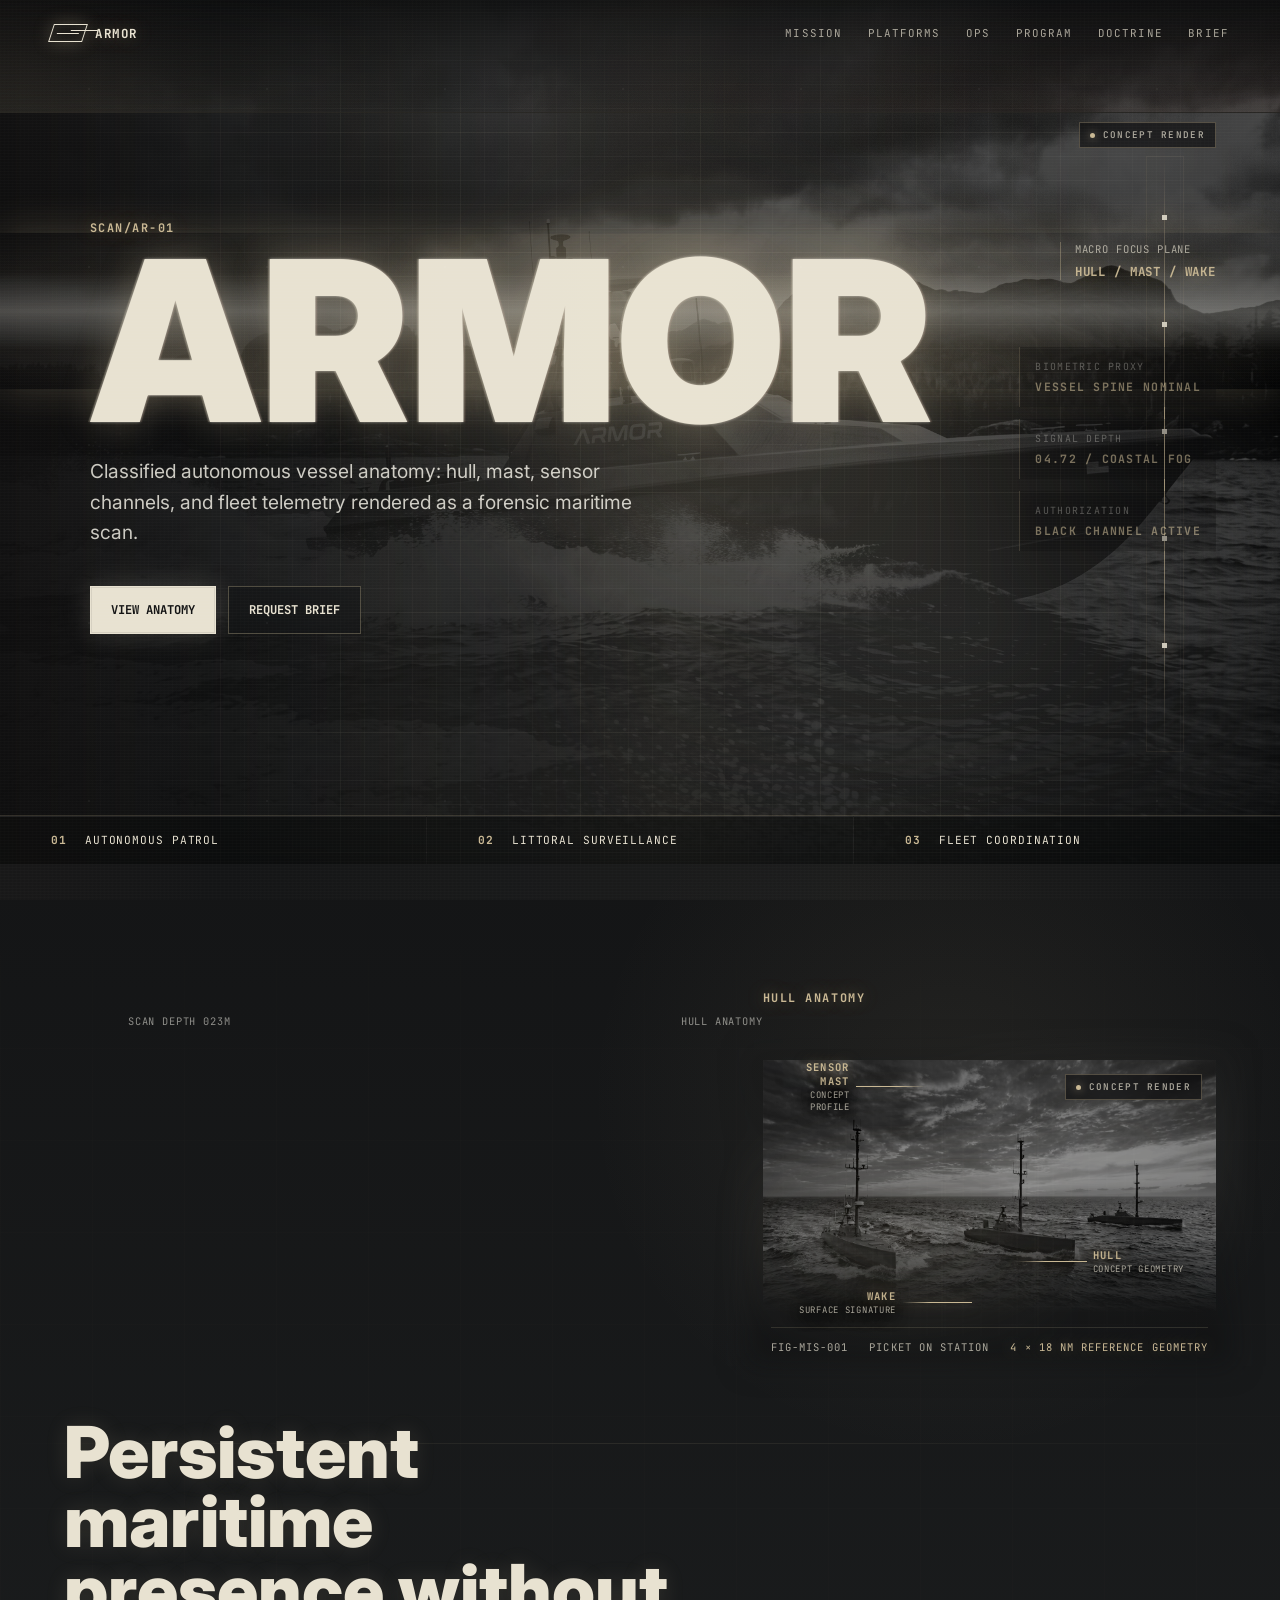
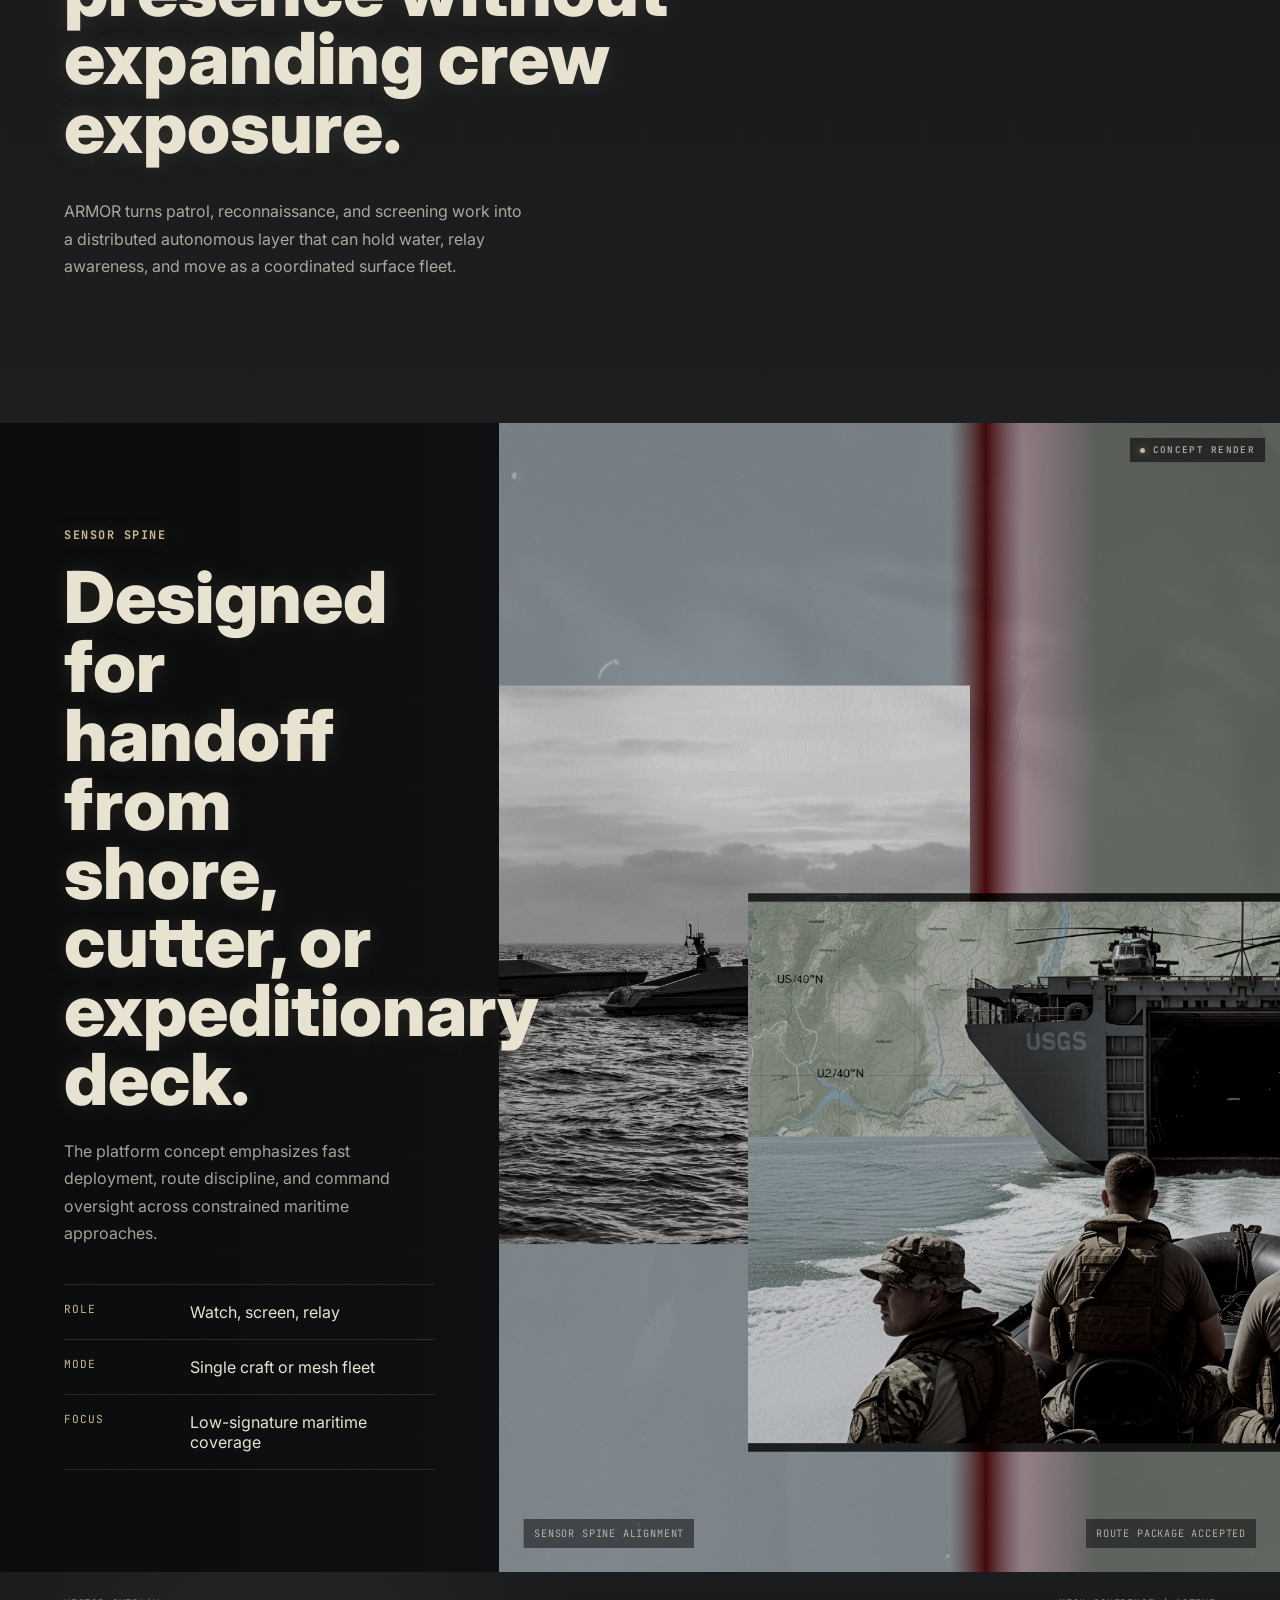
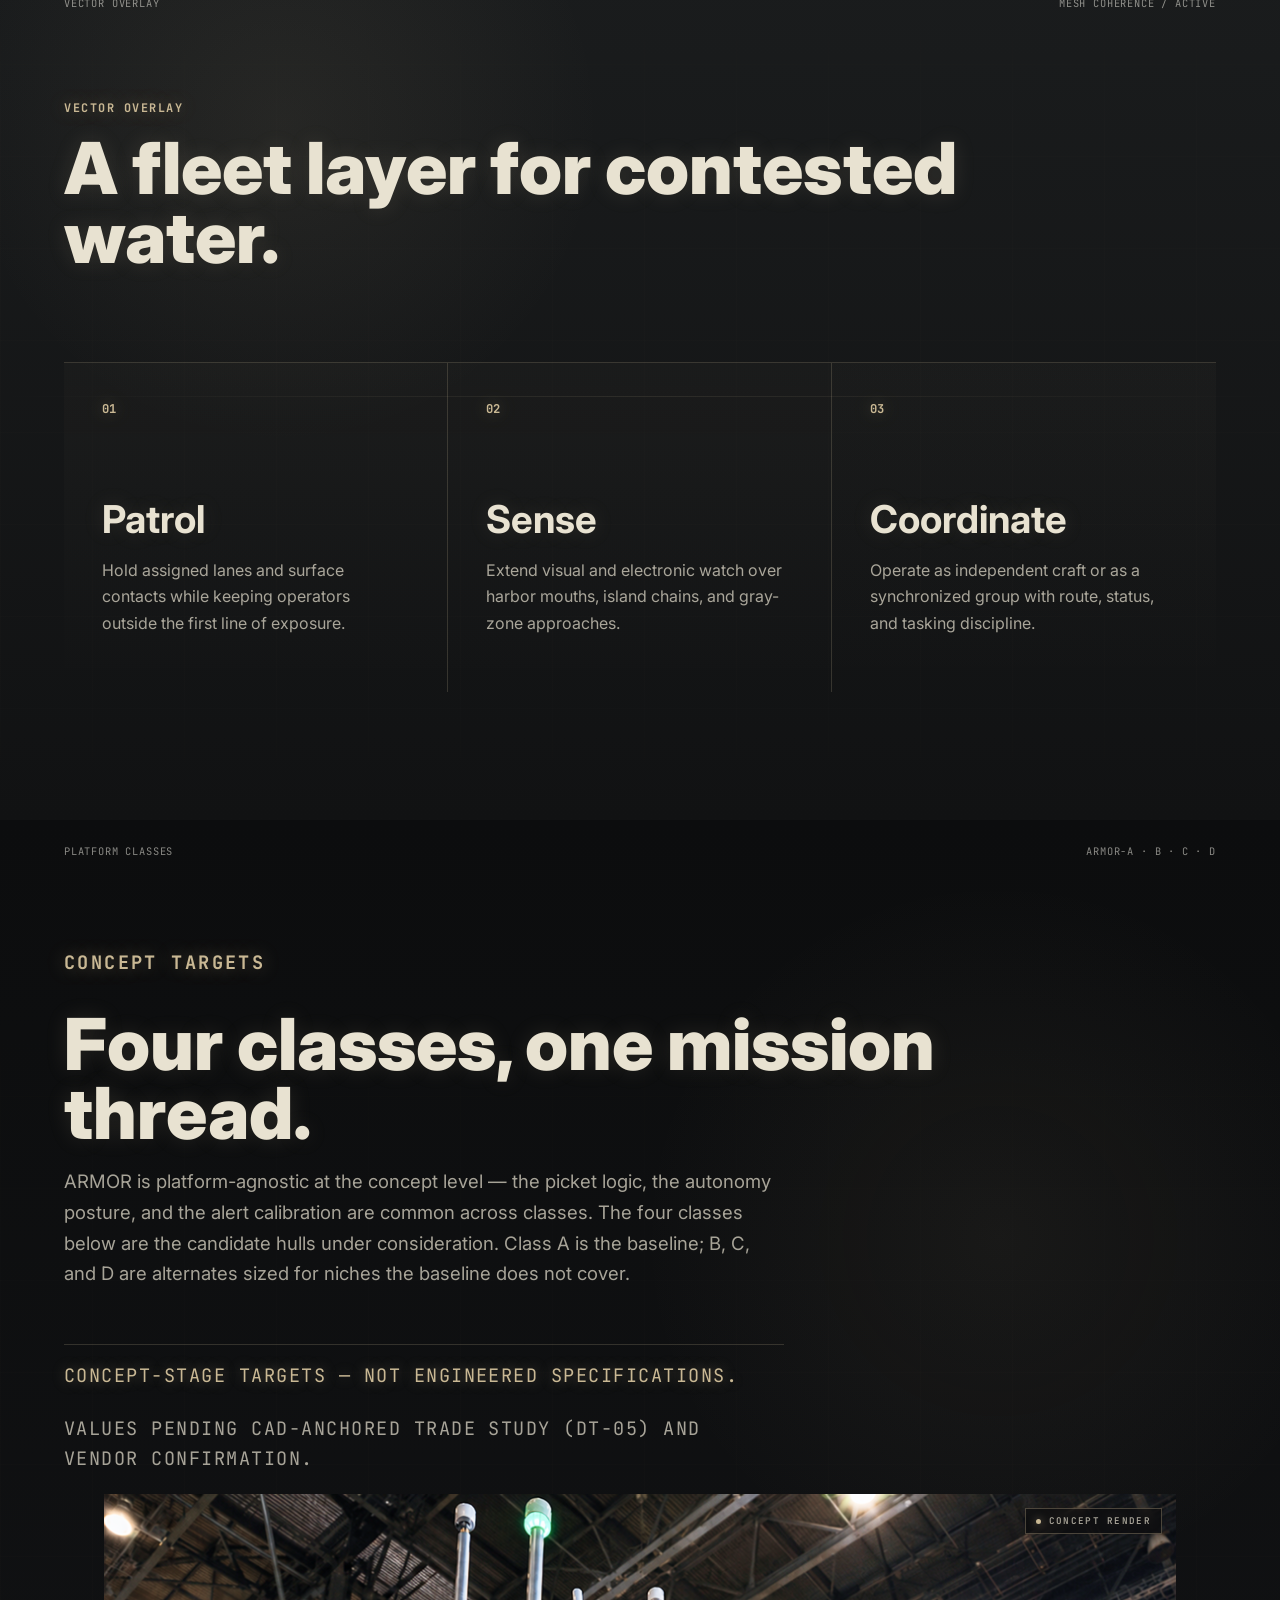
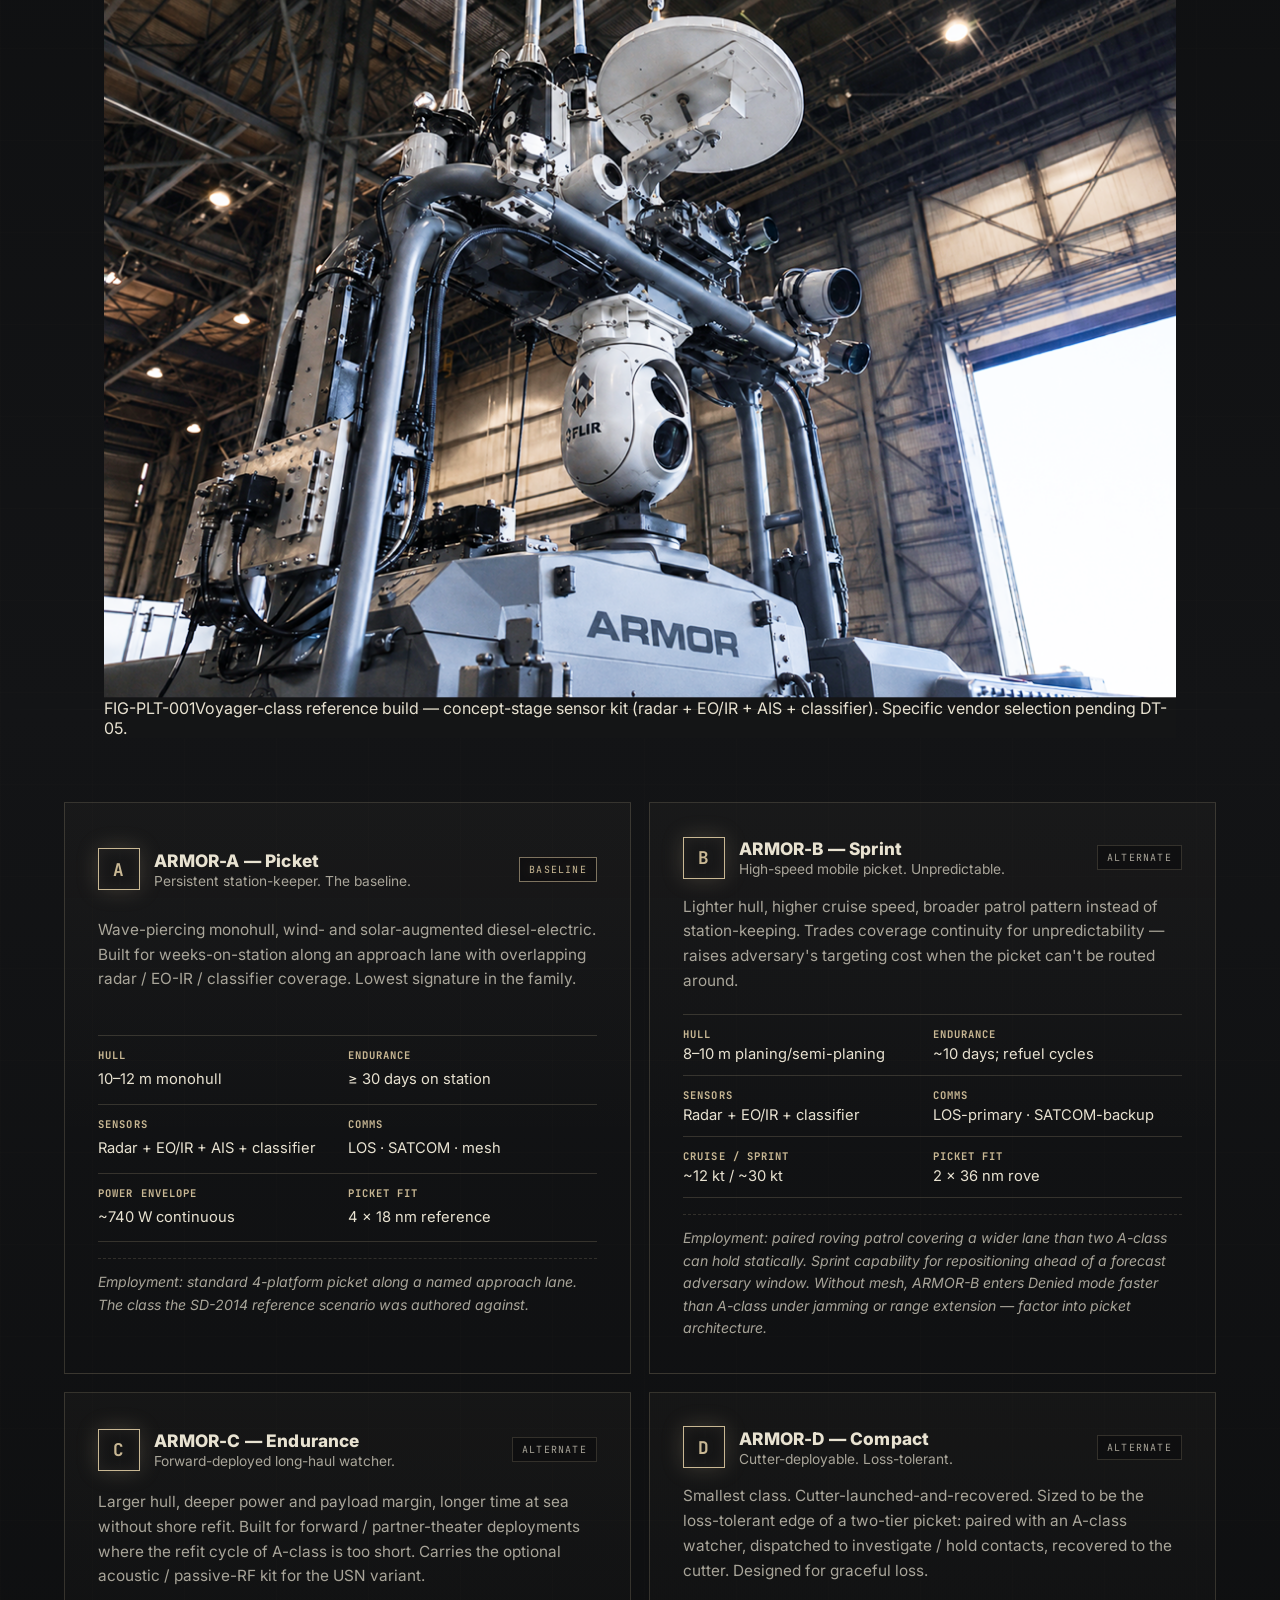
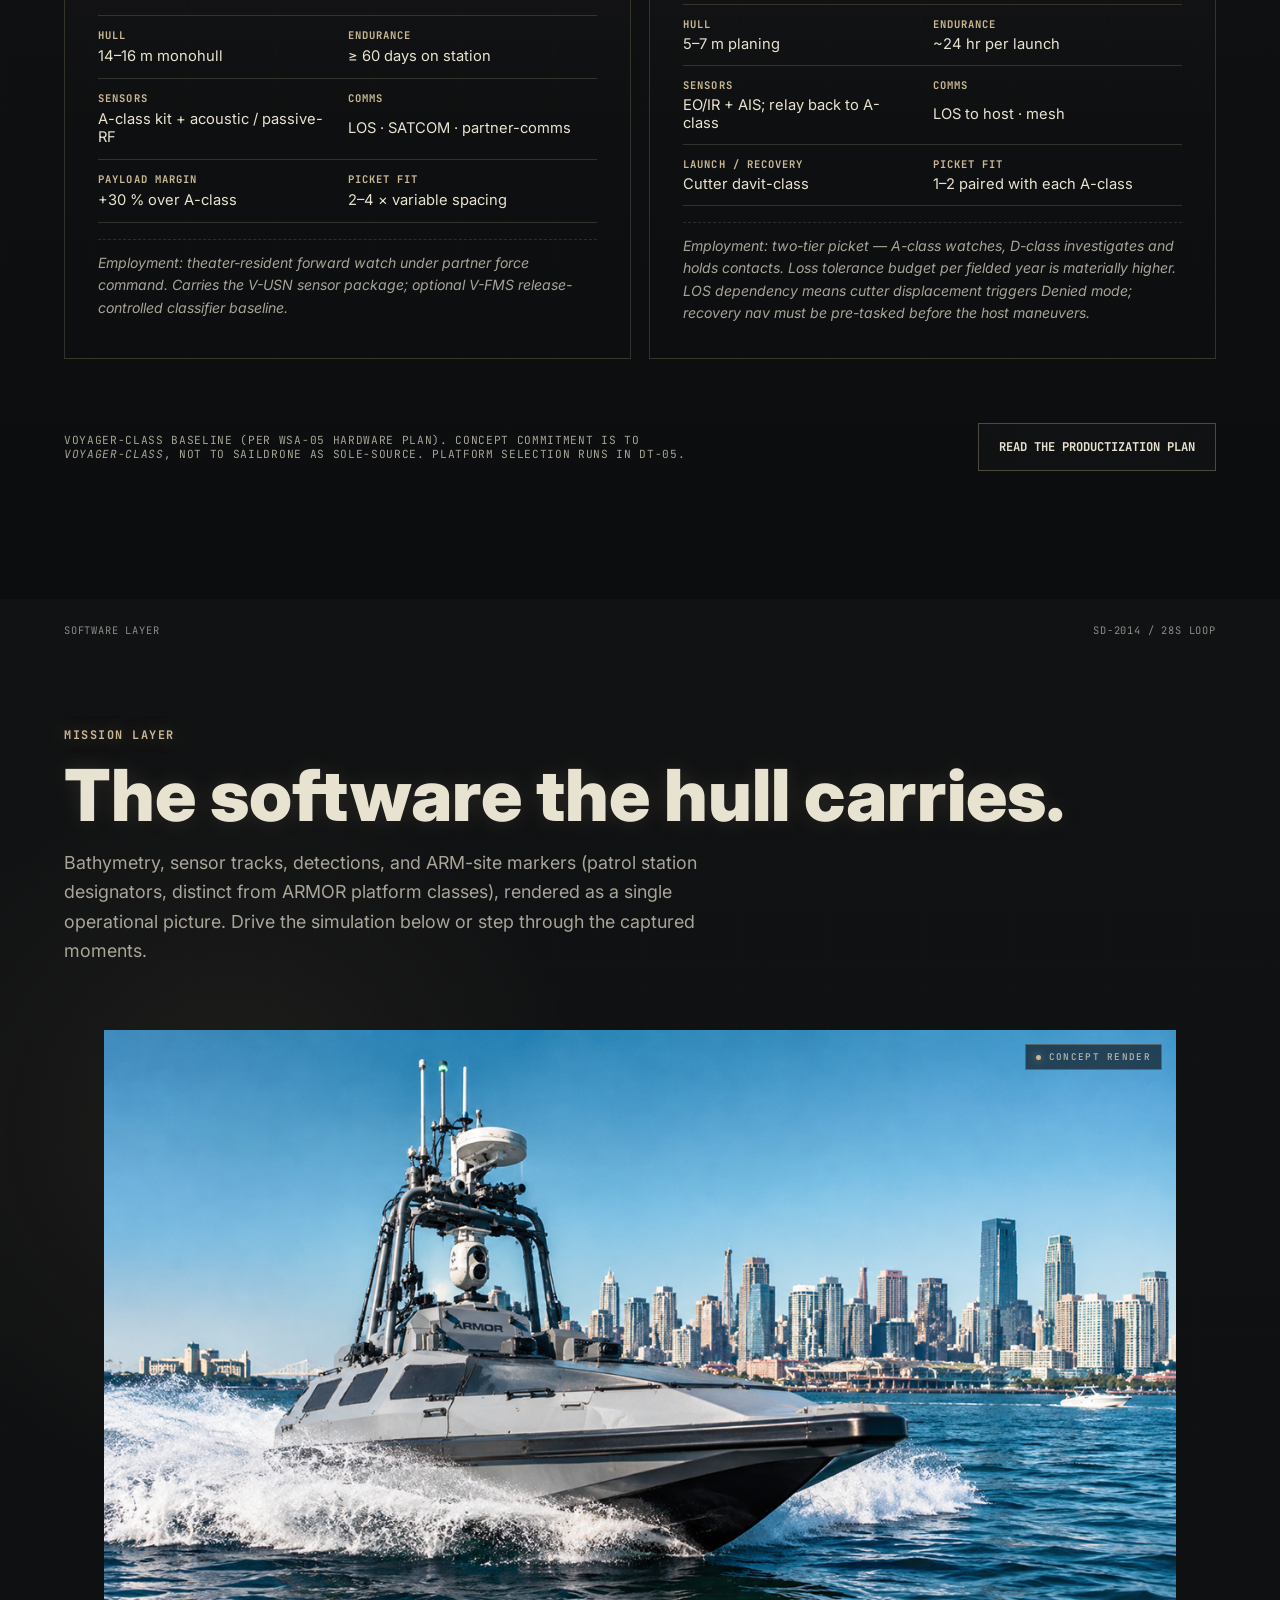
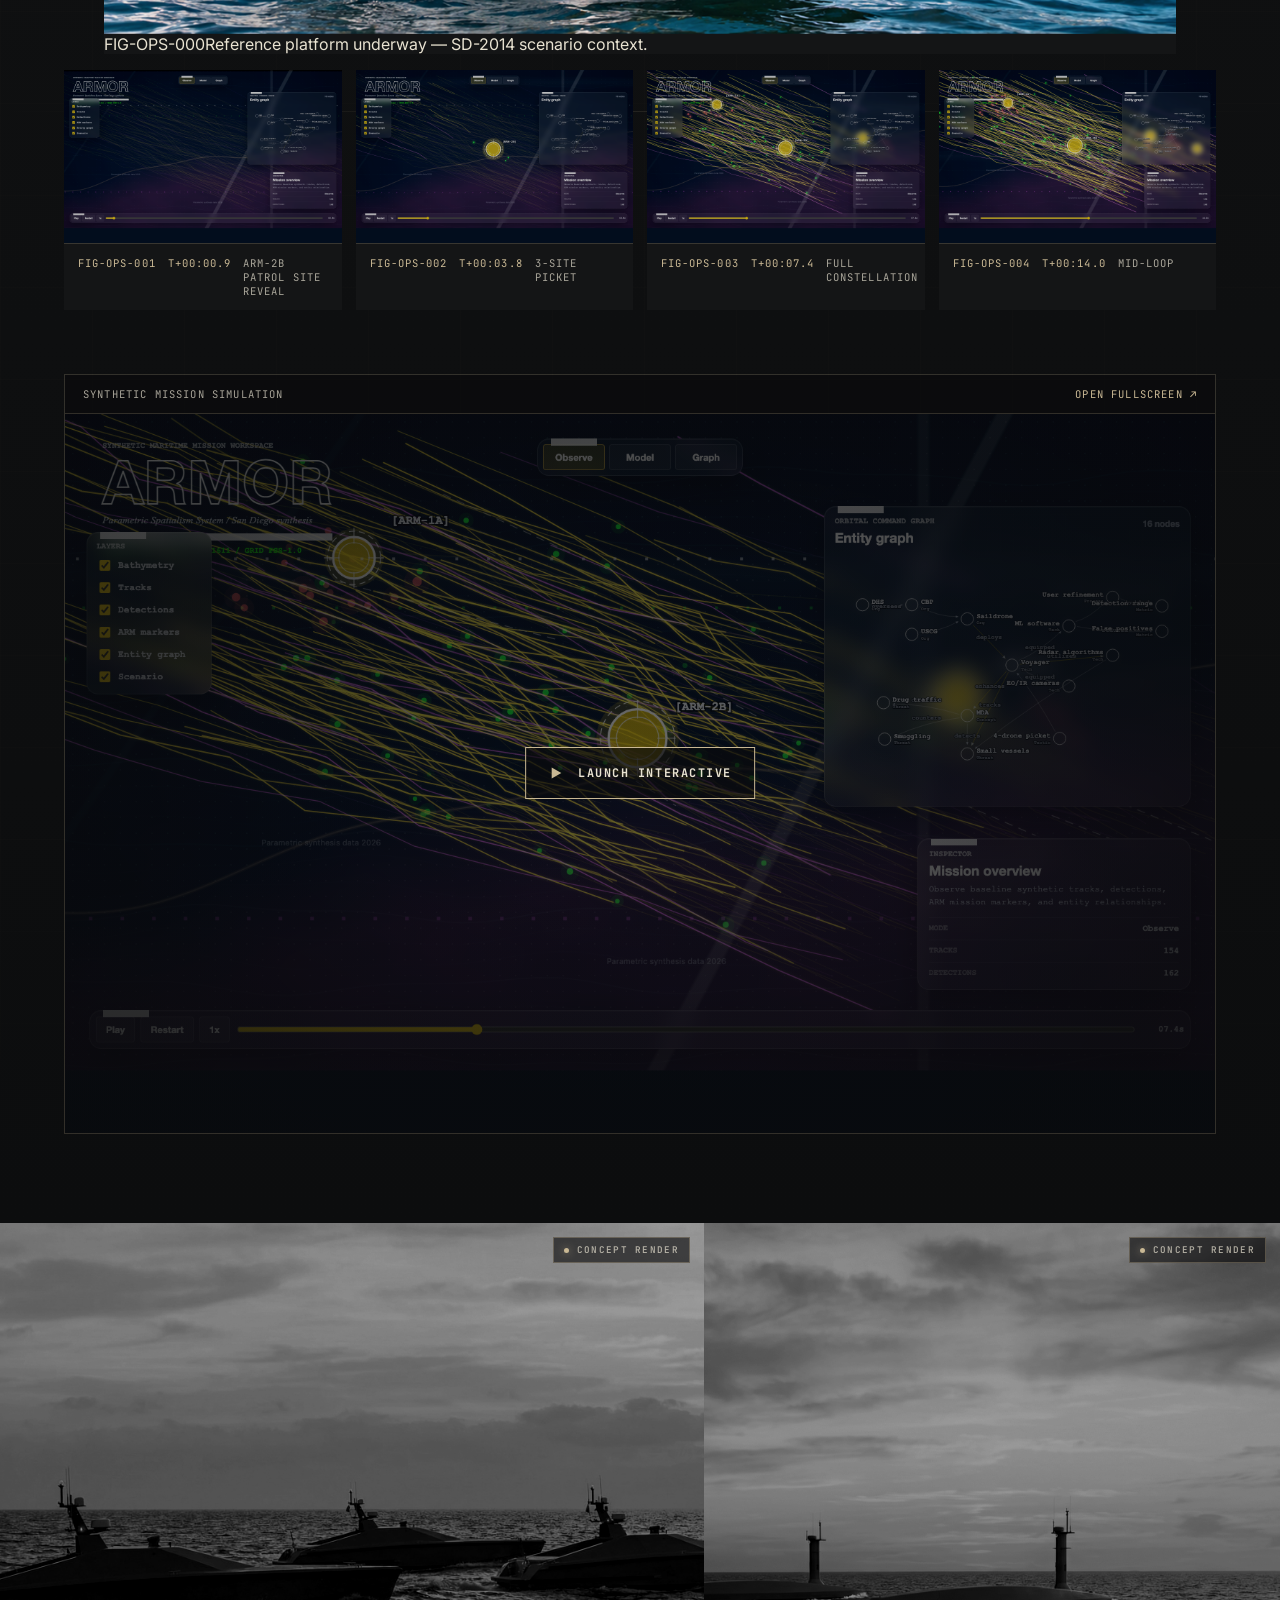
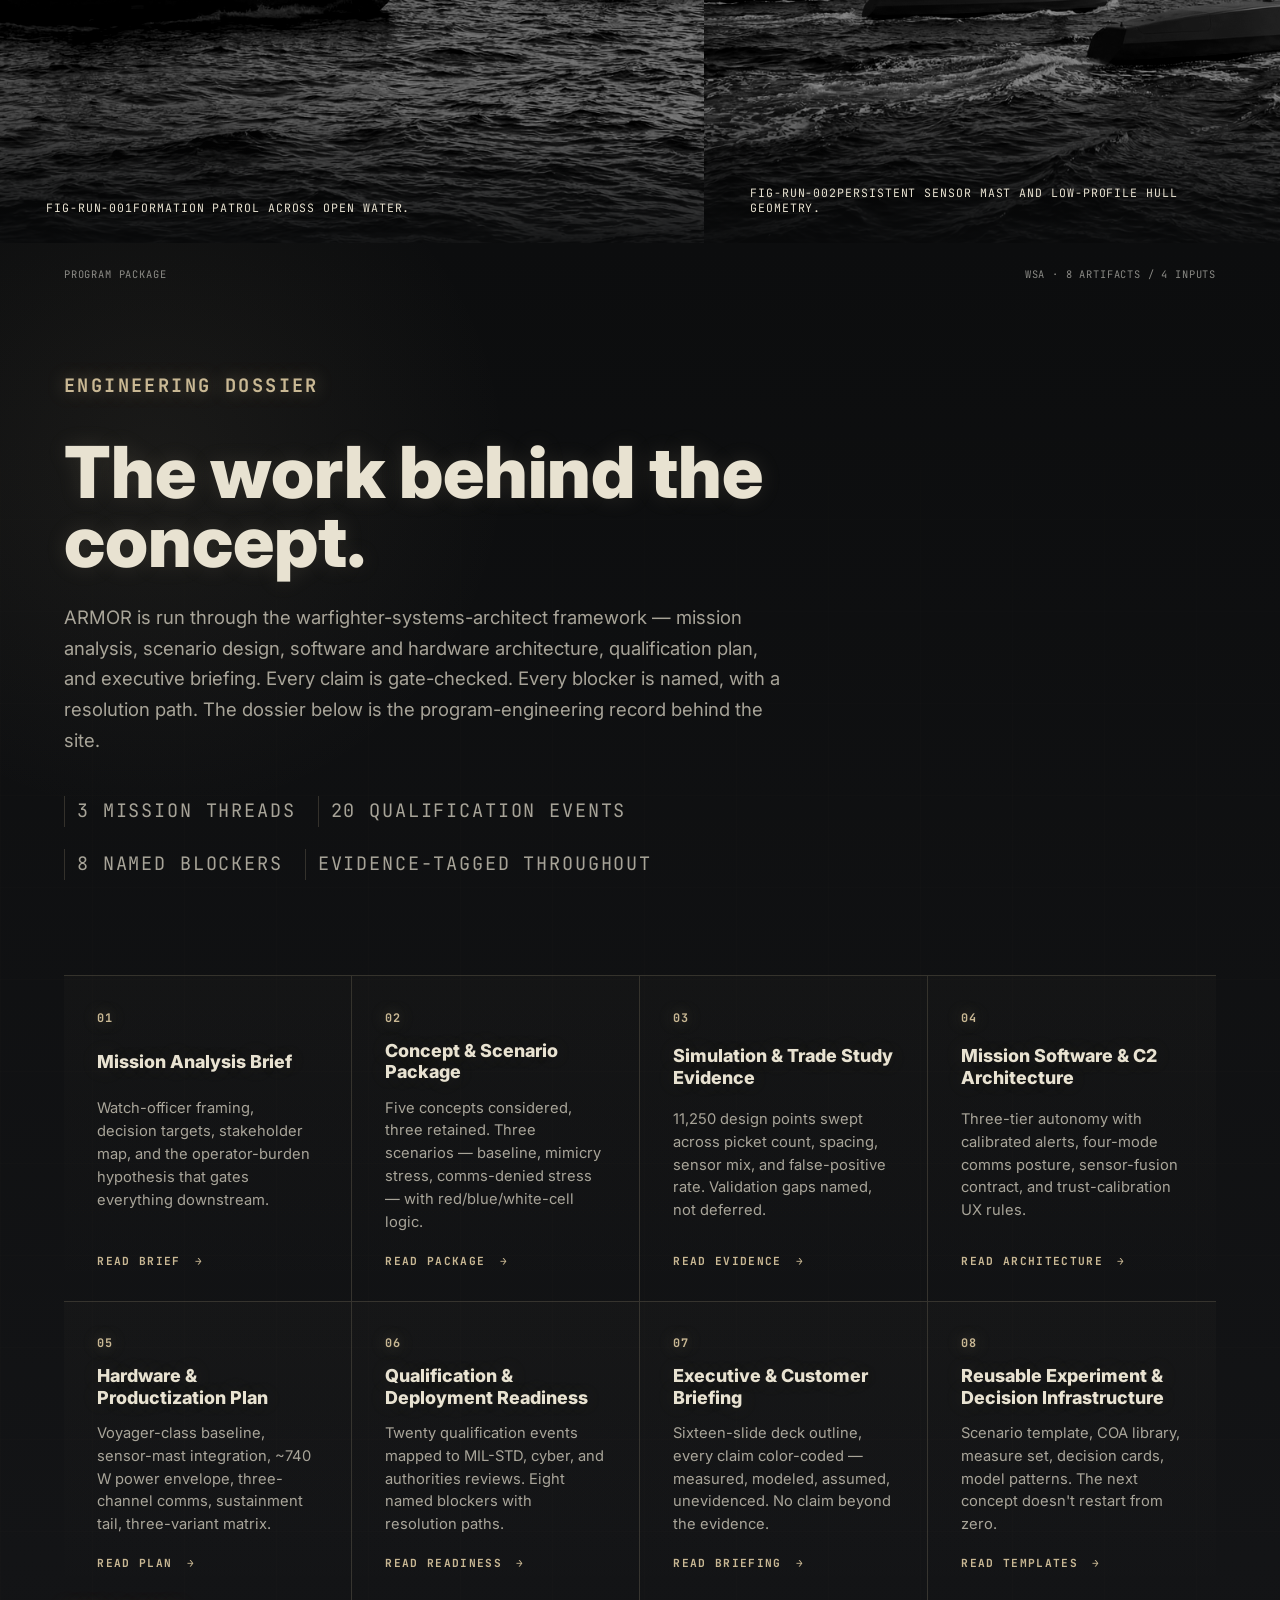
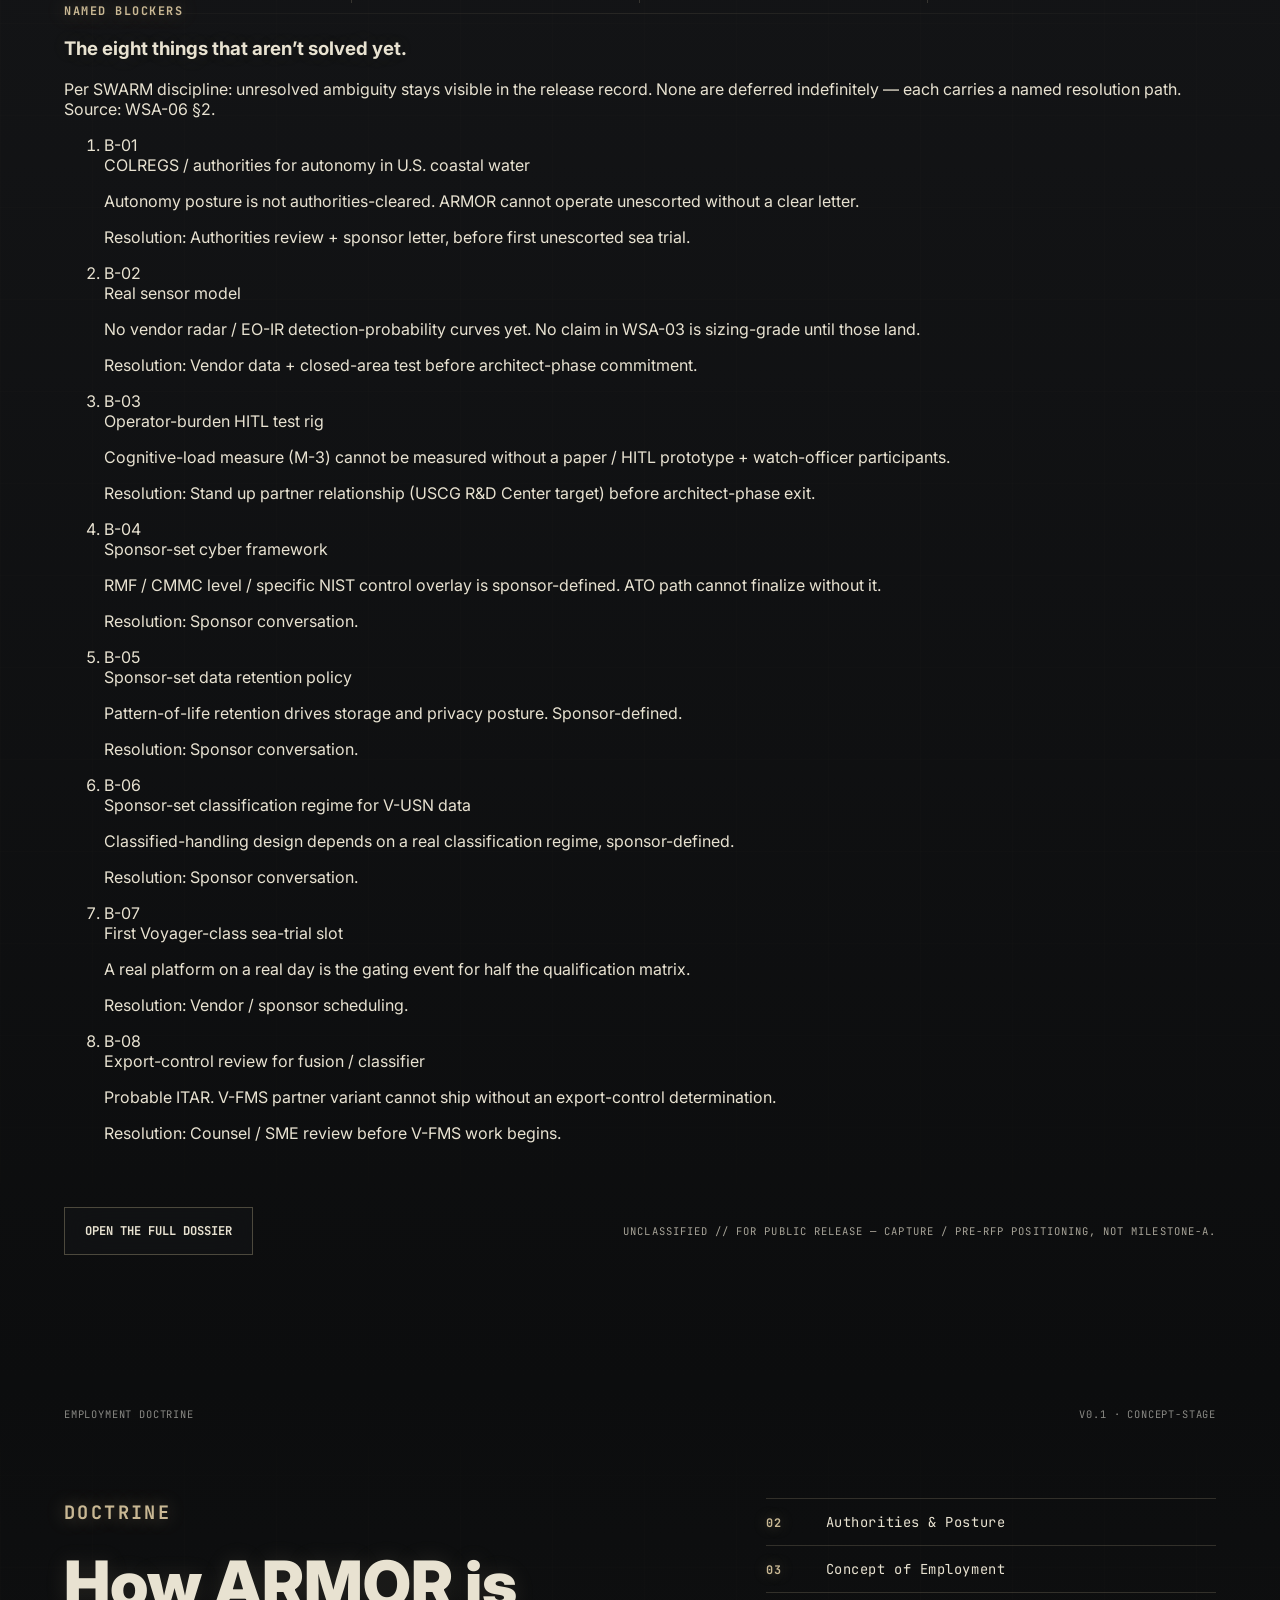
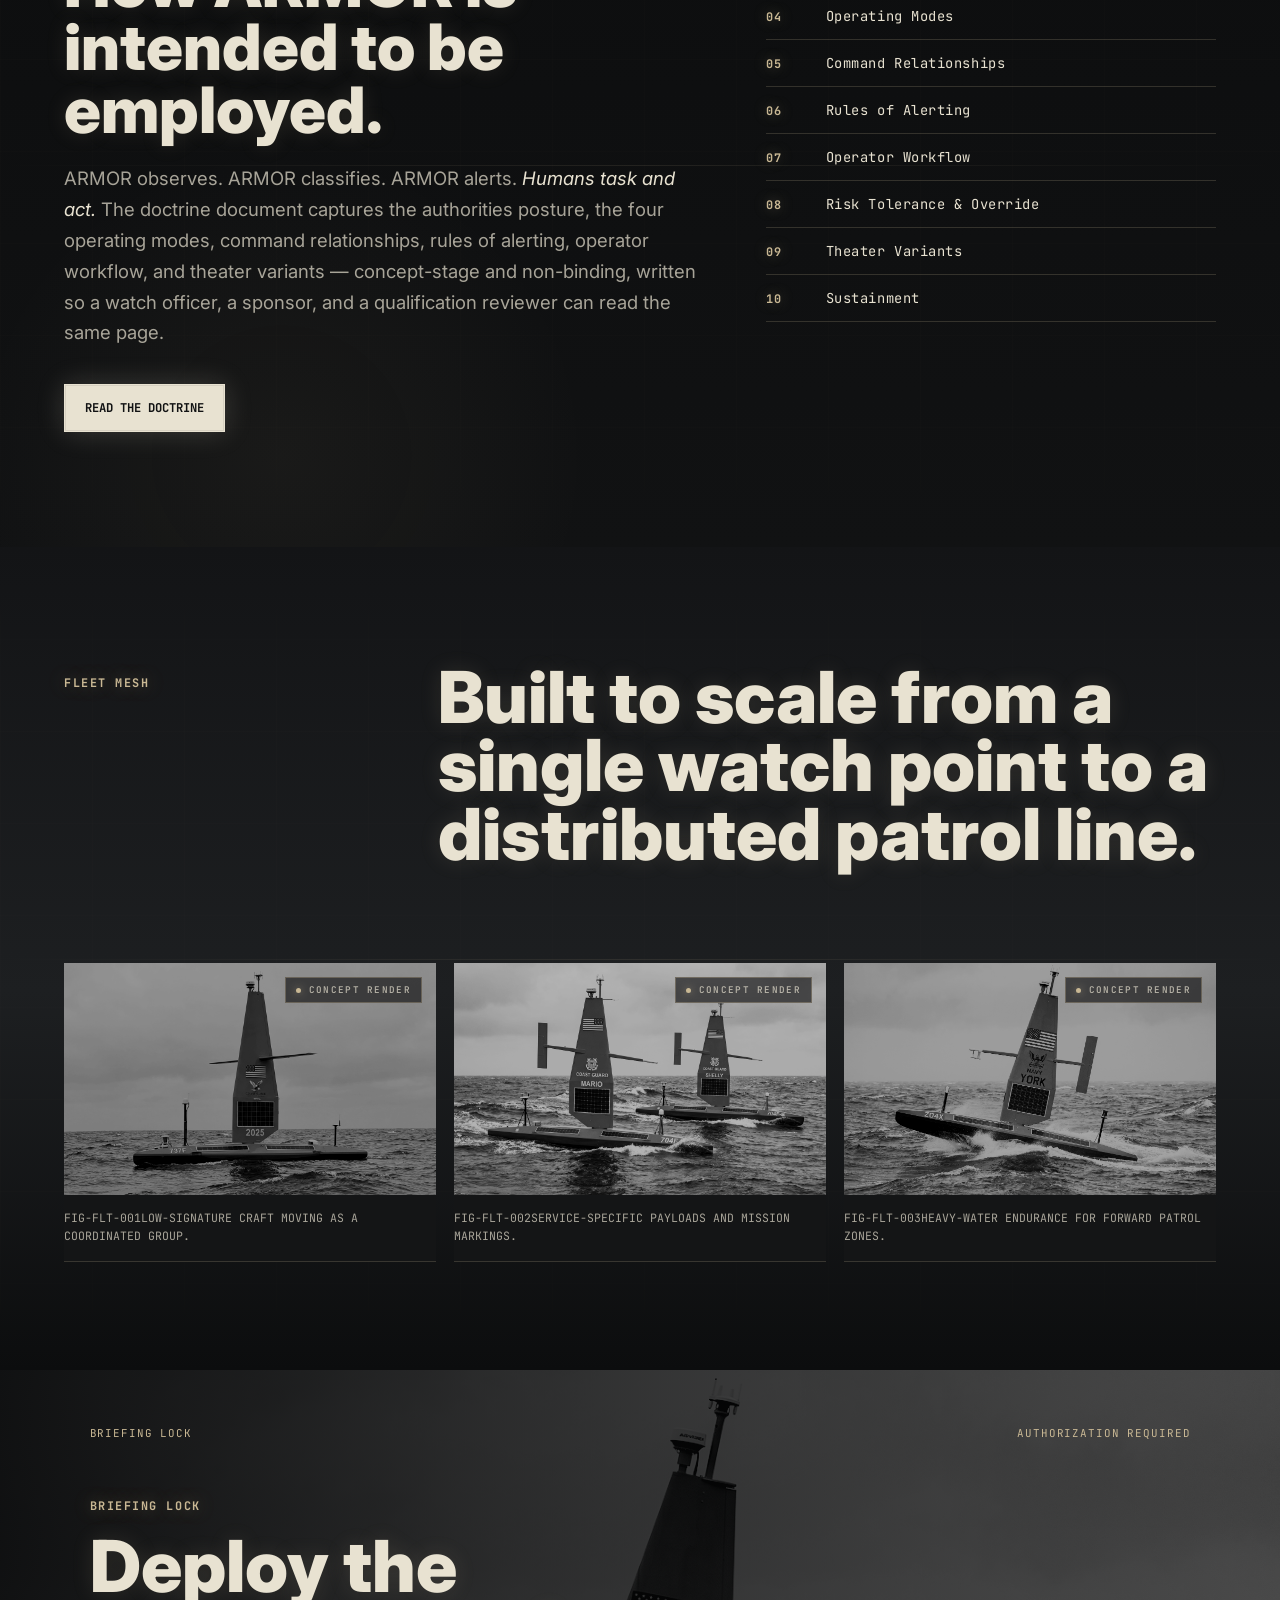
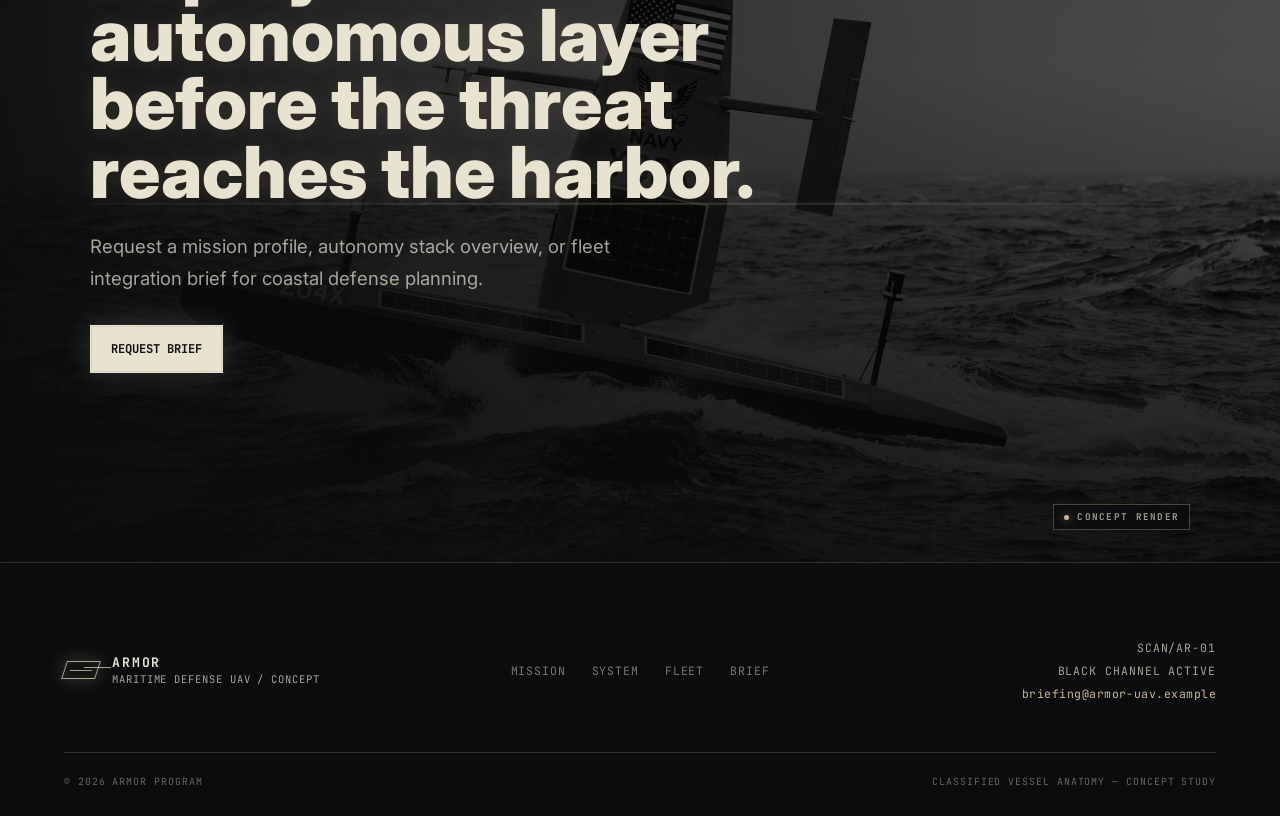
==== commit b0b585e1: "Surface 8 named blockers as a real list (per WSA-06 §2) Per SWARM audit MEDIUM finding: program-meta" ====
--- a/index.html
+++ b/index.html
@@ -548,6 +548,85 @@
             </a>
           </li>
         </ol>
+
+        <div class="blockers-block">
+          <div class="blockers-head">
+            <p class="eyebrow dark">Named Blockers</p>
+            <h3>The eight things that aren&rsquo;t solved yet.</h3>
+            <p class="blockers-intro">
+              Per SWARM discipline: unresolved ambiguity stays visible in the release
+              record. None are deferred indefinitely &mdash; each carries a named
+              resolution path. Source: <a href="https://github.com/augustave/armor/blob/main/WSA/outputs/06_qualification_and_deployment_readiness_package.md#2-named-blockers-not-deferred">WSA-06 §2</a>.
+            </p>
+          </div>
+          <ol class="blockers-list" aria-label="Named blockers from WSA-06">
+            <li>
+              <span class="blocker-id">B-01</span>
+              <div>
+                <p class="blocker-title">COLREGS / authorities for autonomy in U.S. coastal water</p>
+                <p class="blocker-desc">Autonomy posture is not authorities-cleared. ARMOR cannot operate unescorted without a clear letter.</p>
+                <p class="blocker-path"><span>Resolution:</span> Authorities review + sponsor letter, before first unescorted sea trial.</p>
+              </div>
+            </li>
+            <li>
+              <span class="blocker-id">B-02</span>
+              <div>
+                <p class="blocker-title">Real sensor model</p>
+                <p class="blocker-desc">No vendor radar / EO-IR detection-probability curves yet. No claim in WSA-03 is sizing-grade until those land.</p>
+                <p class="blocker-path"><span>Resolution:</span> Vendor data + closed-area test before architect-phase commitment.</p>
+              </div>
+            </li>
+            <li>
+              <span class="blocker-id">B-03</span>
+              <div>
+                <p class="blocker-title">Operator-burden HITL test rig</p>
+                <p class="blocker-desc">Cognitive-load measure (M-3) cannot be measured without a paper / HITL prototype + watch-officer participants.</p>
+                <p class="blocker-path"><span>Resolution:</span> Stand up partner relationship (USCG R&amp;D Center target) before architect-phase exit.</p>
+              </div>
+            </li>
+            <li>
+              <span class="blocker-id">B-04</span>
+              <div>
+                <p class="blocker-title">Sponsor-set cyber framework</p>
+                <p class="blocker-desc">RMF / CMMC level / specific NIST control overlay is sponsor-defined. ATO path cannot finalize without it.</p>
+                <p class="blocker-path"><span>Resolution:</span> Sponsor conversation.</p>
+              </div>
+            </li>
+            <li>
+              <span class="blocker-id">B-05</span>
+              <div>
+                <p class="blocker-title">Sponsor-set data retention policy</p>
+                <p class="blocker-desc">Pattern-of-life retention drives storage and privacy posture. Sponsor-defined.</p>
+                <p class="blocker-path"><span>Resolution:</span> Sponsor conversation.</p>
+              </div>
+            </li>
+            <li>
+              <span class="blocker-id">B-06</span>
+              <div>
+                <p class="blocker-title">Sponsor-set classification regime for V-USN data</p>
+                <p class="blocker-desc">Classified-handling design depends on a real classification regime, sponsor-defined.</p>
+                <p class="blocker-path"><span>Resolution:</span> Sponsor conversation.</p>
+              </div>
+            </li>
+            <li>
+              <span class="blocker-id">B-07</span>
+              <div>
+                <p class="blocker-title">First Voyager-class sea-trial slot</p>
+                <p class="blocker-desc">A real platform on a real day is the gating event for half the qualification matrix.</p>
+                <p class="blocker-path"><span>Resolution:</span> Vendor / sponsor scheduling.</p>
+              </div>
+            </li>
+            <li>
+              <span class="blocker-id">B-08</span>
+              <div>
+                <p class="blocker-title">Export-control review for fusion / classifier</p>
+                <p class="blocker-desc">Probable ITAR. V-FMS partner variant cannot ship without an export-control determination.</p>
+                <p class="blocker-path"><span>Resolution:</span> Counsel / SME review before V-FMS work begins.</p>
+              </div>
+            </li>
+          </ol>
+        </div>
+
         <div class="program-footer">
           <a class="button secondary" href="https://github.com/augustave/armor/tree/main/WSA">Open the full dossier</a>
           <span>UNCLASSIFIED // FOR PUBLIC RELEASE — capture / pre-RFP positioning, not milestone-A.</span>
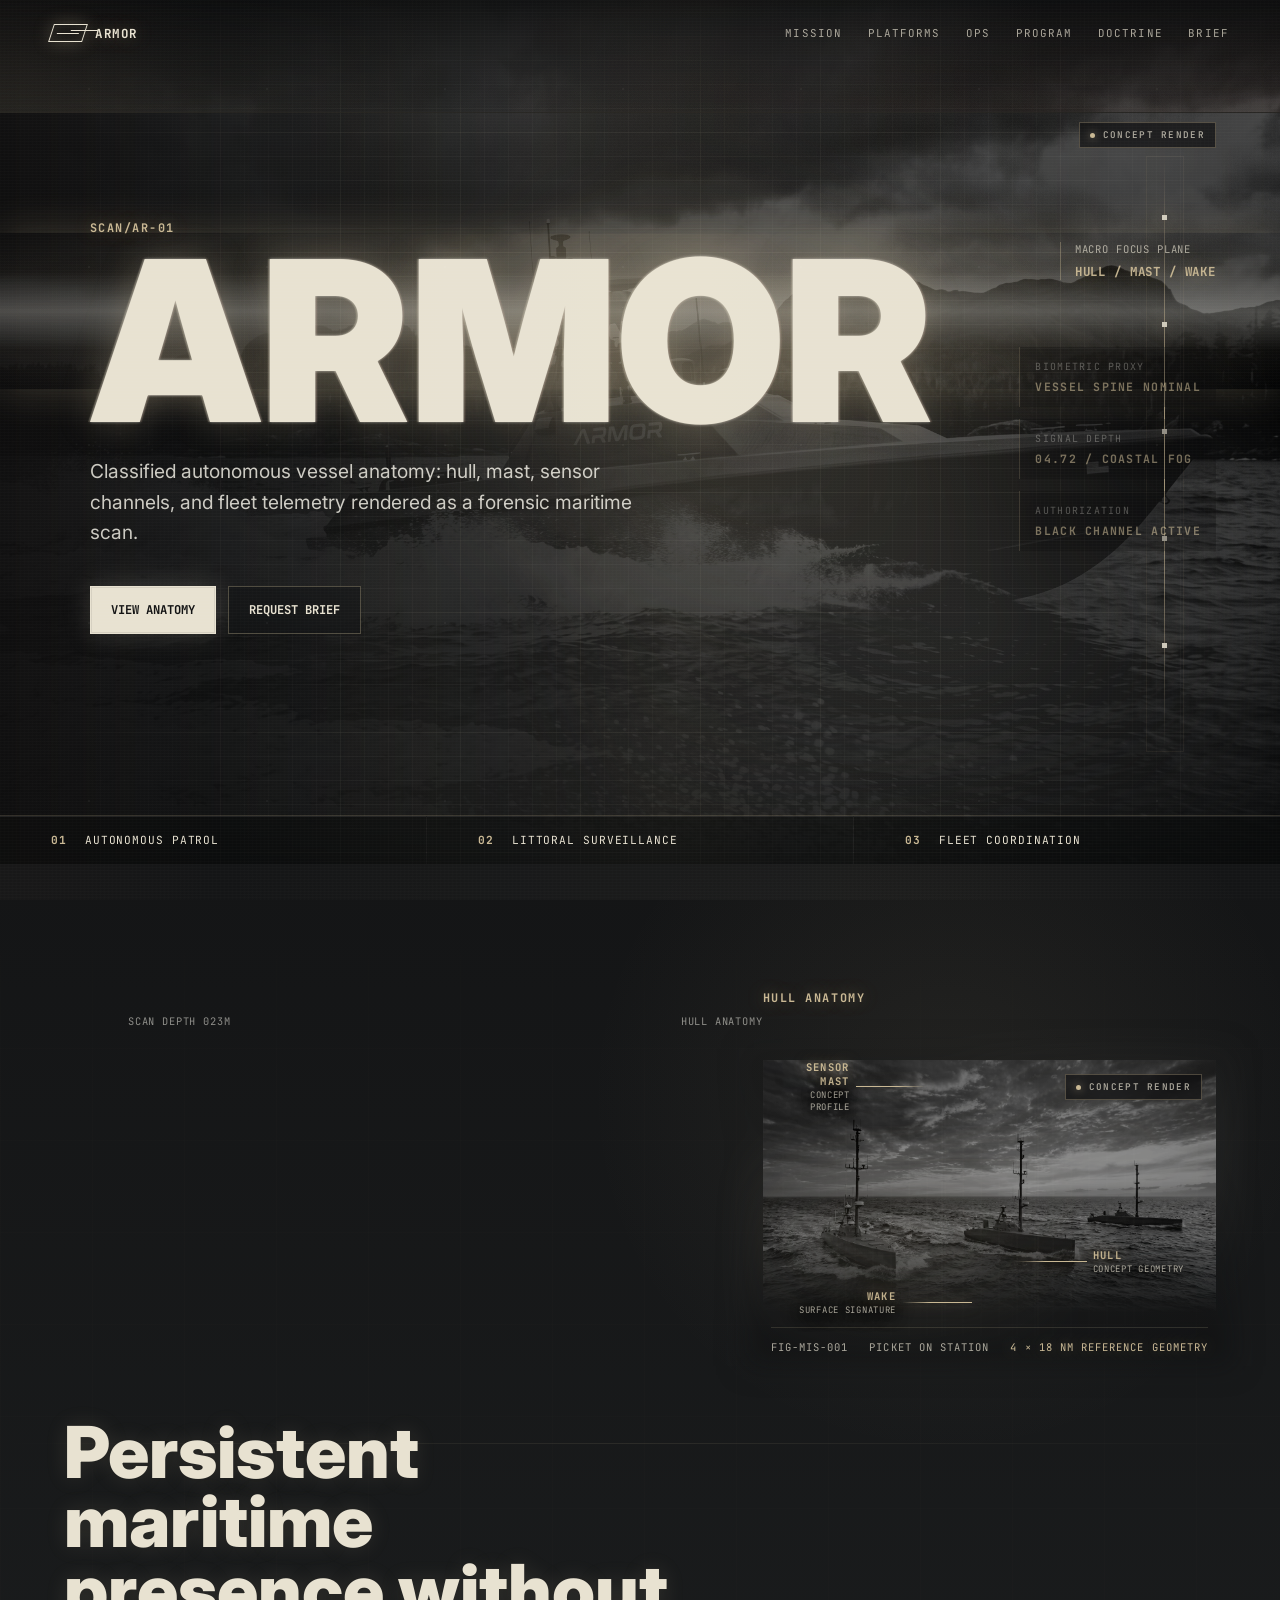
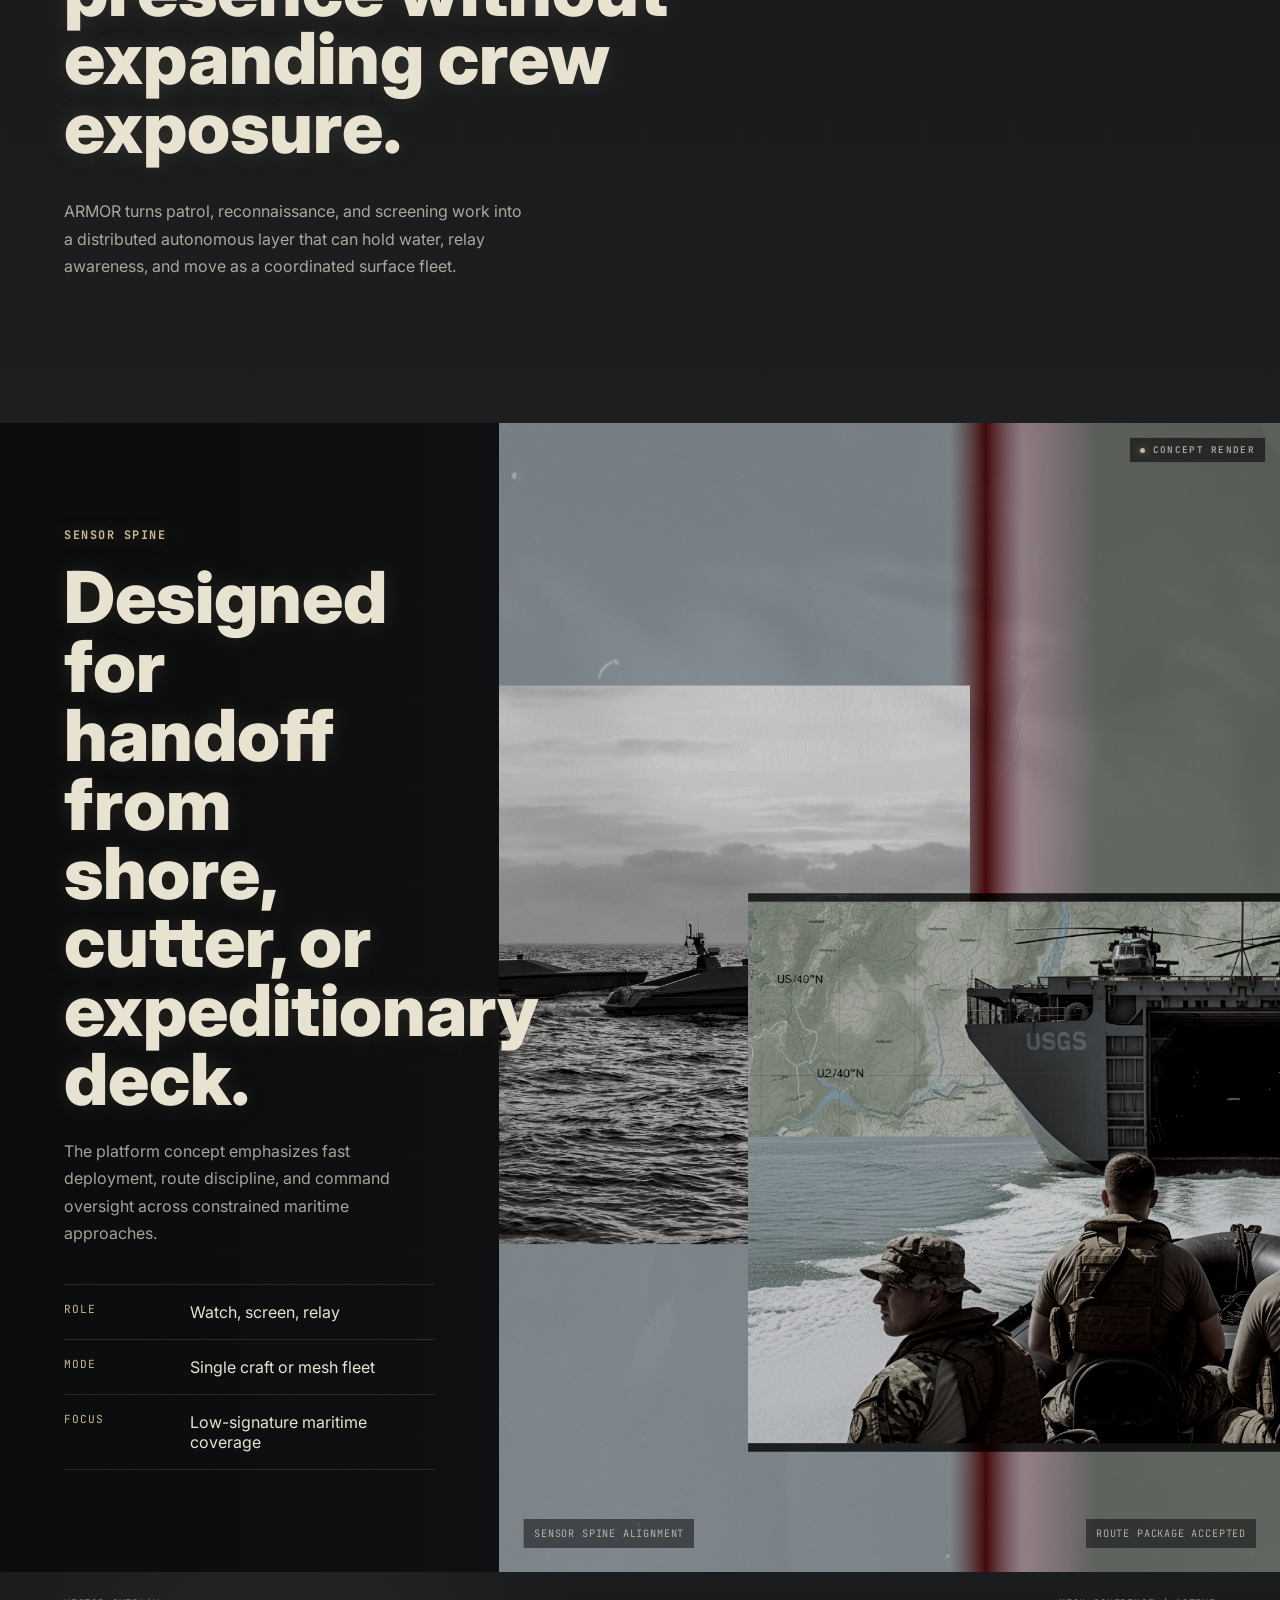
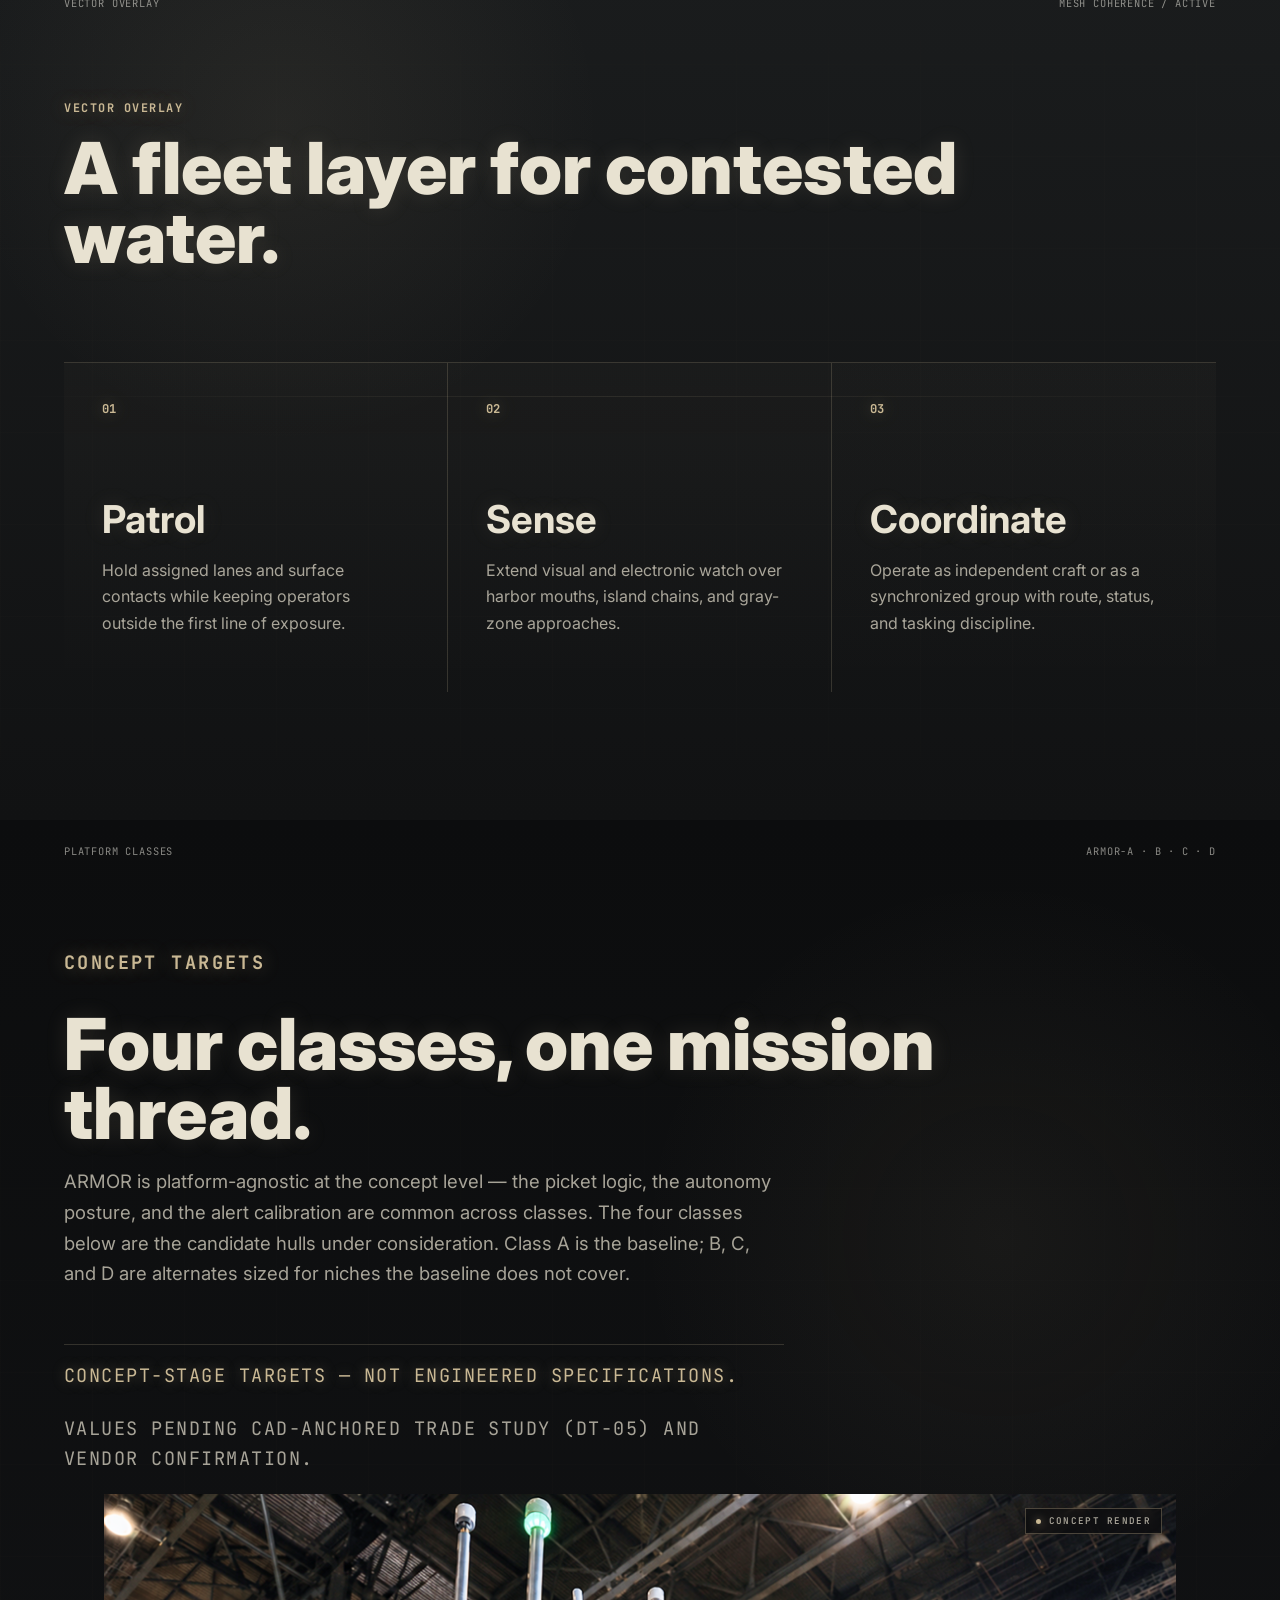
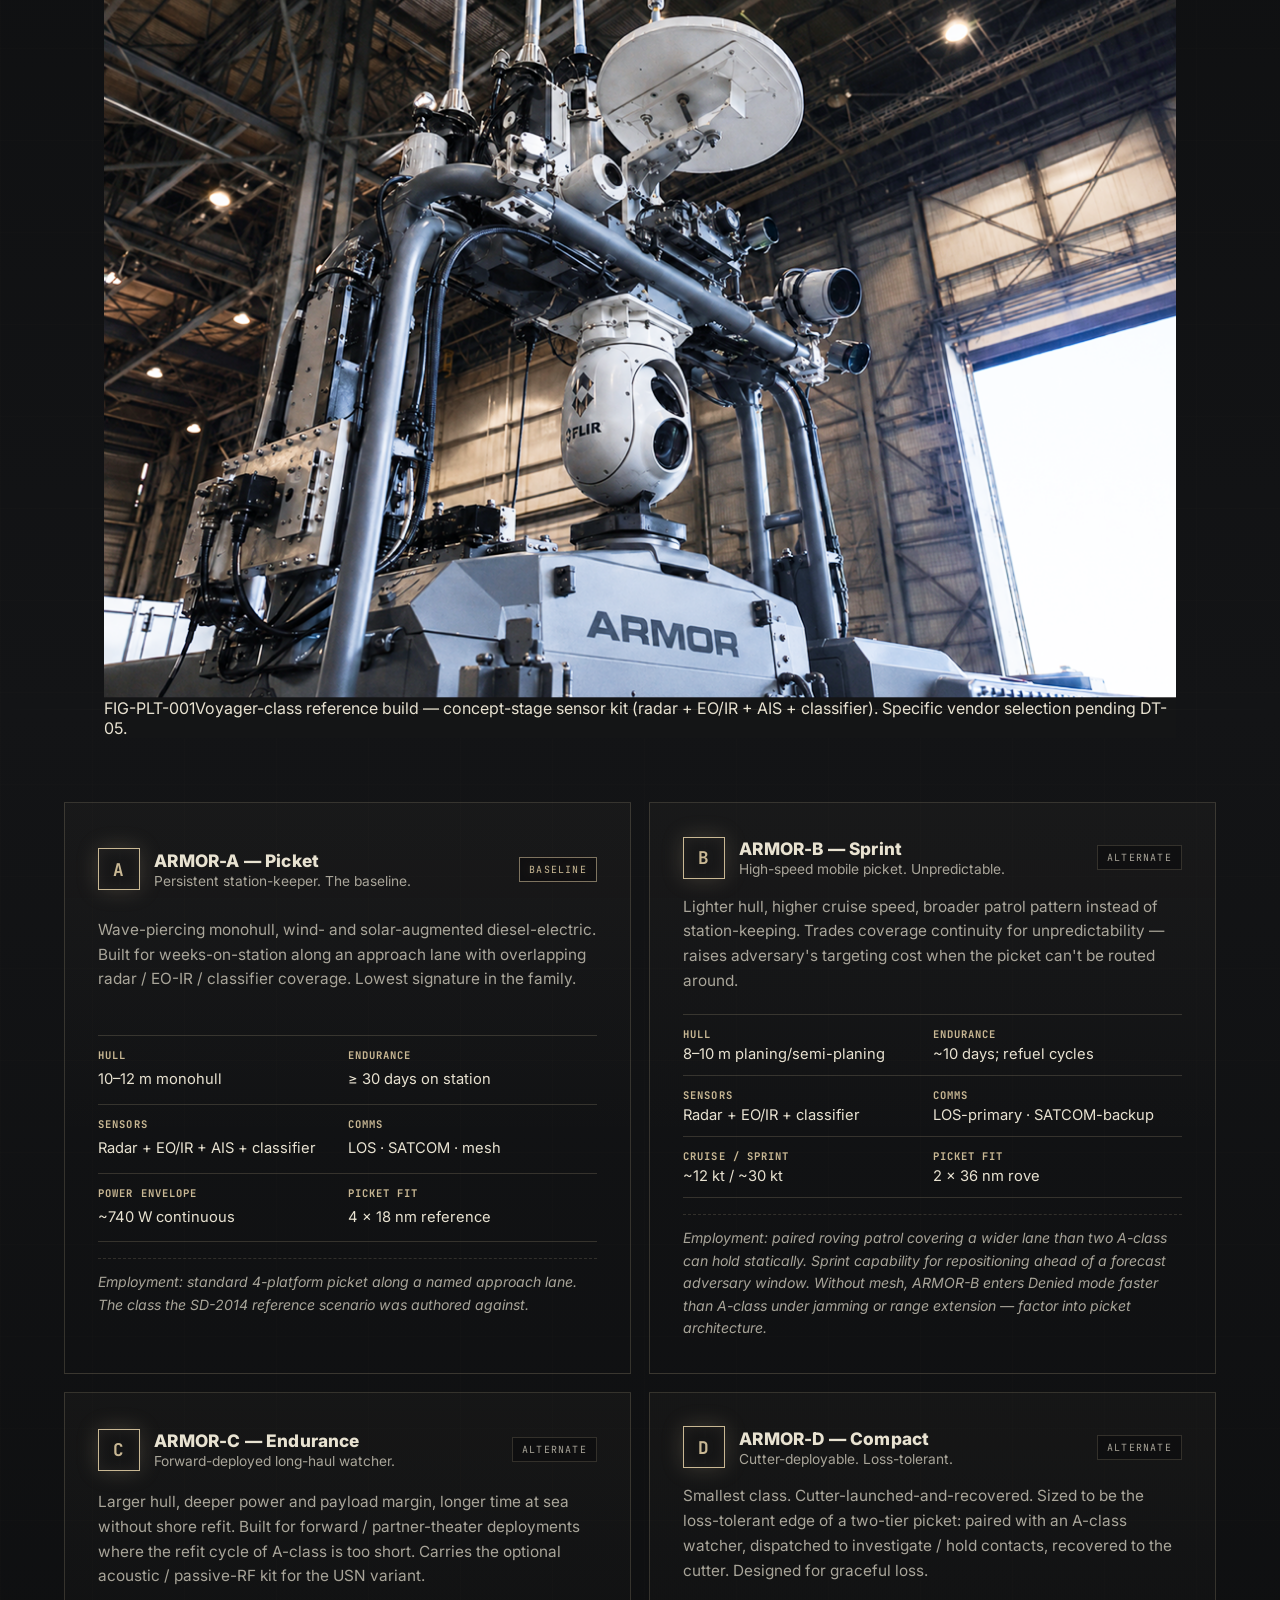
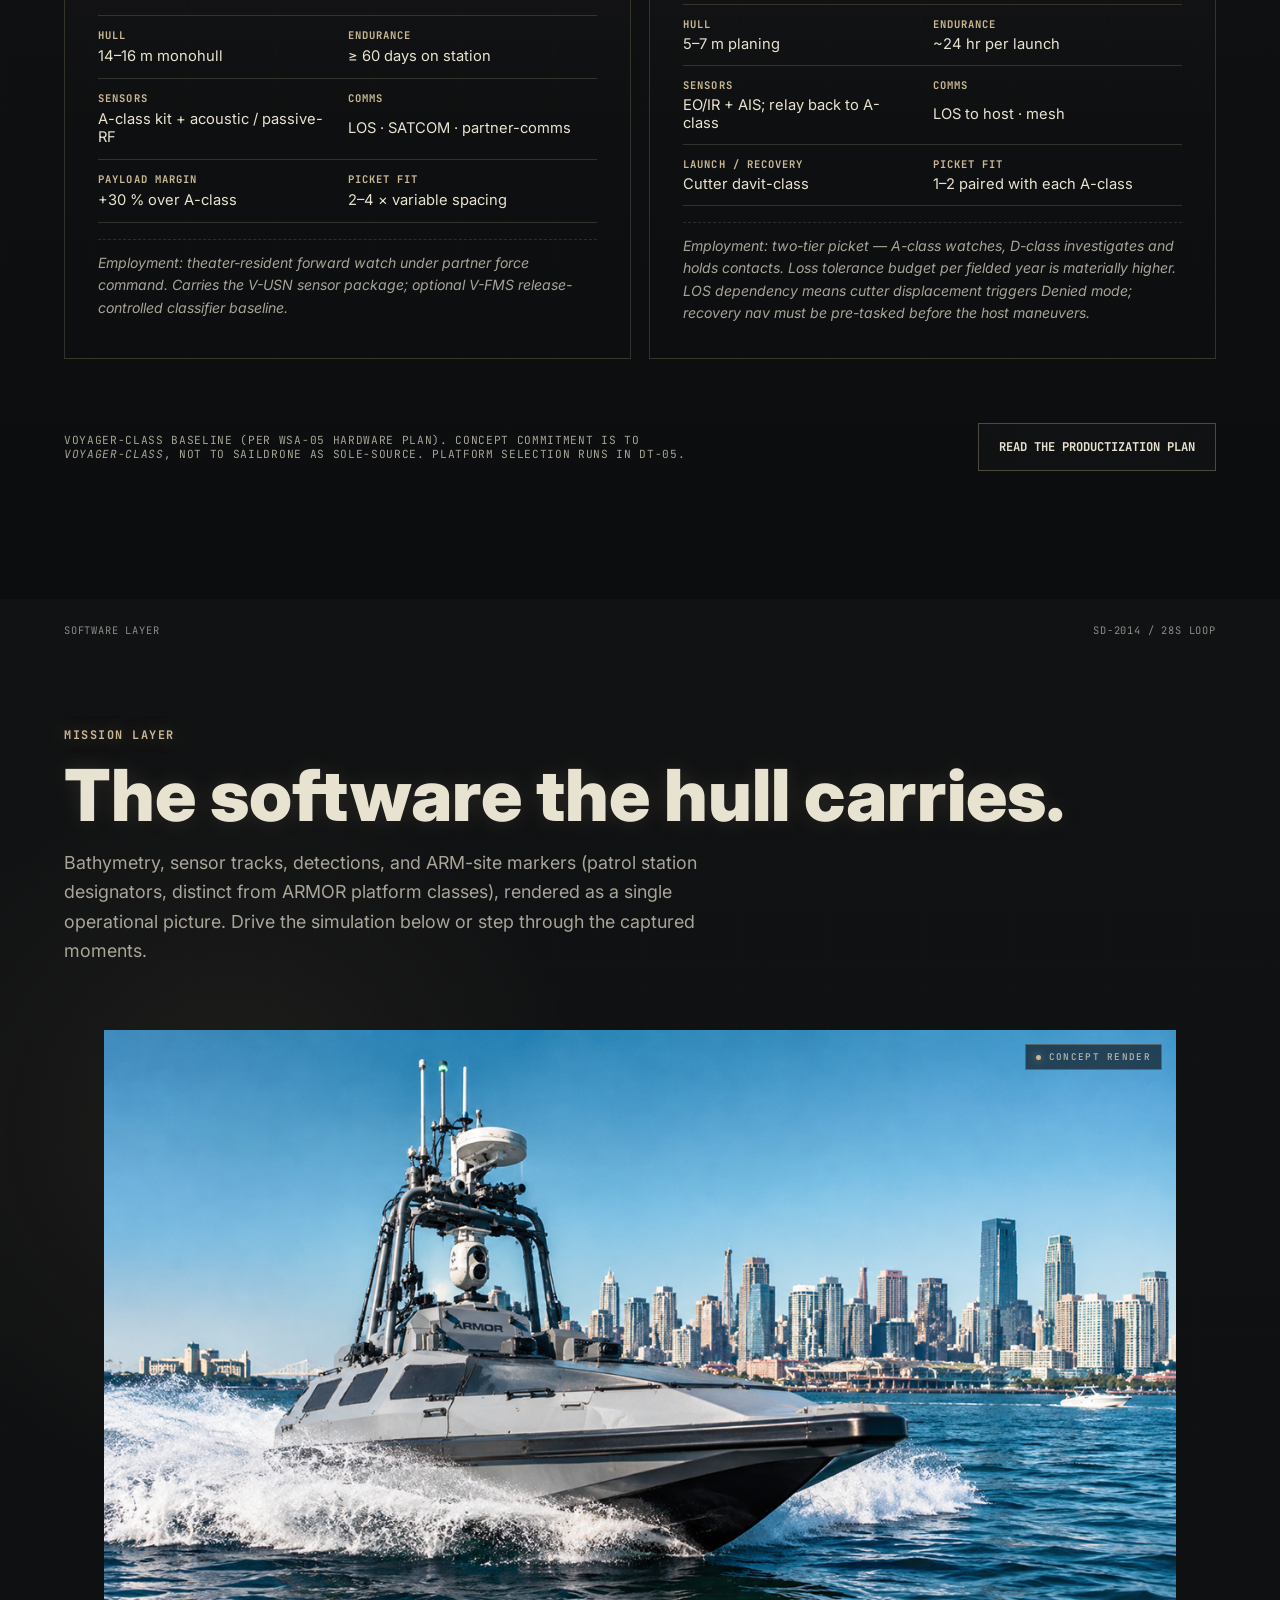
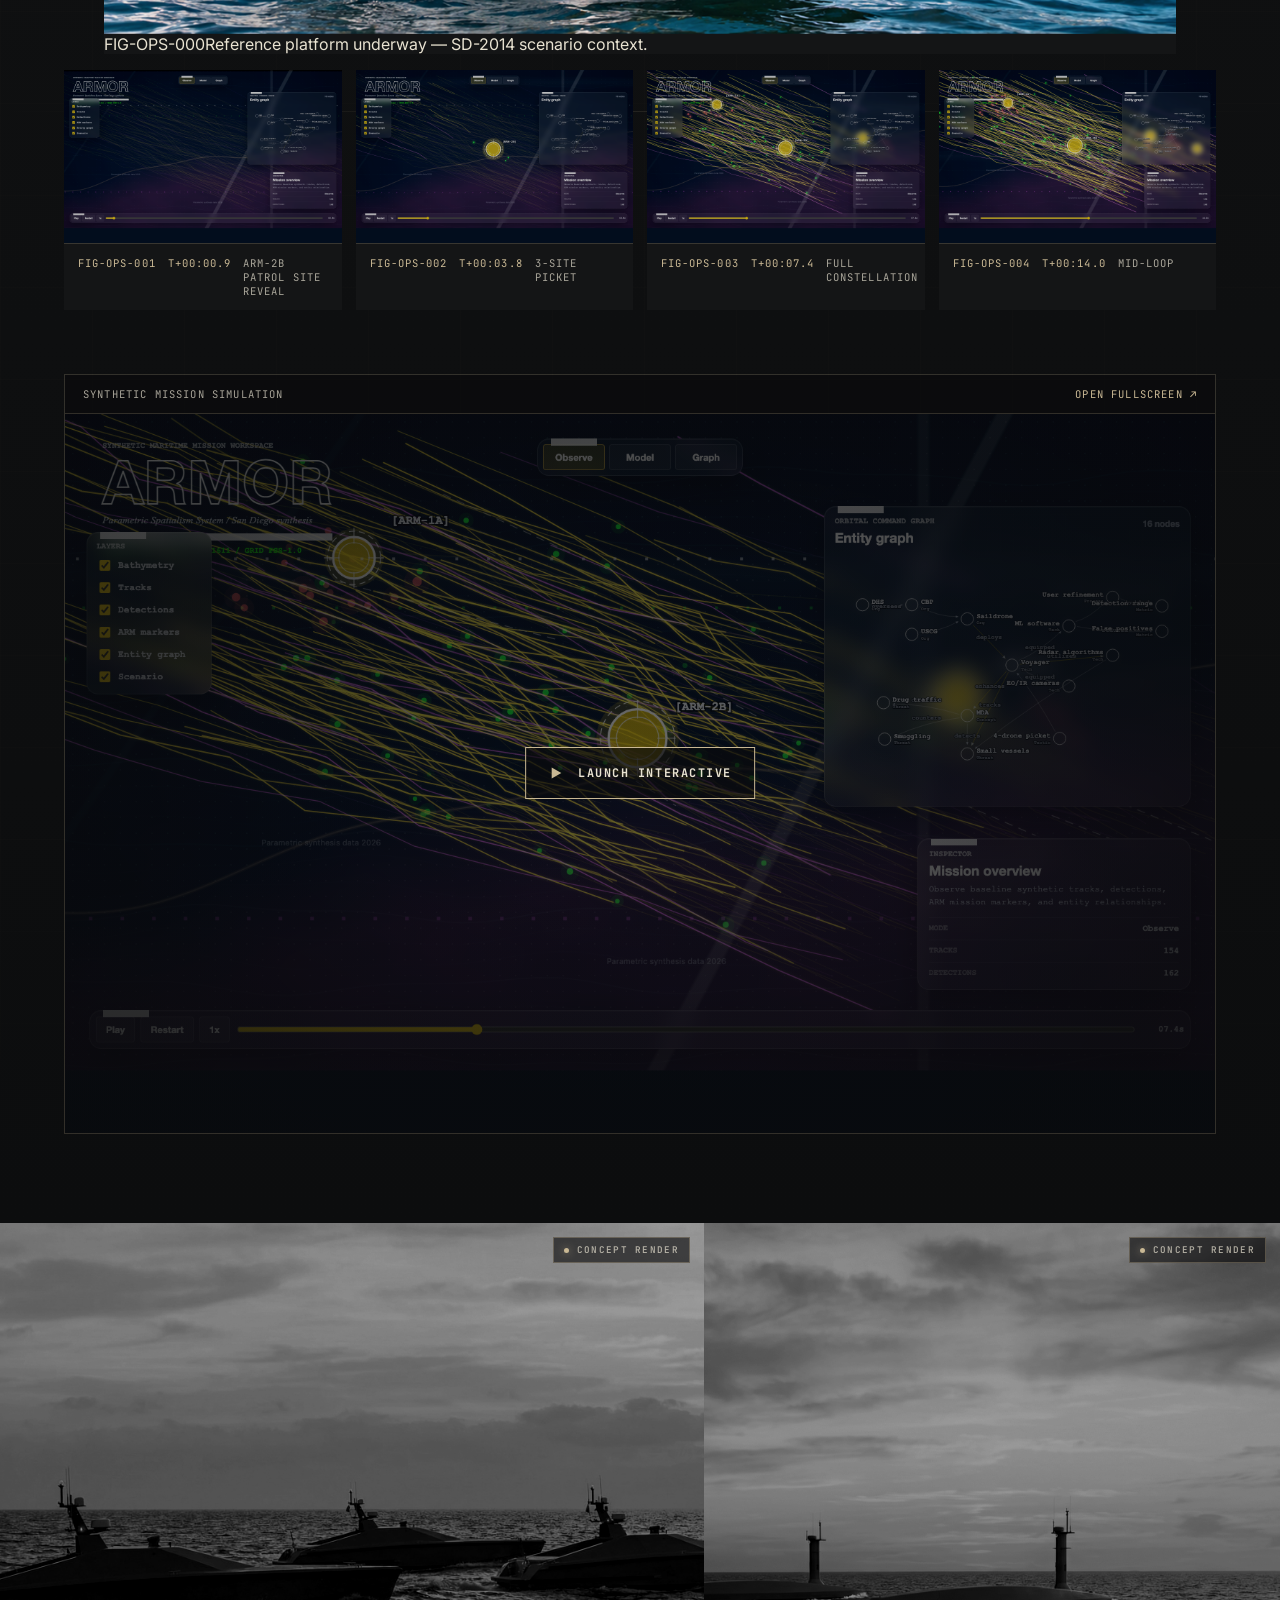
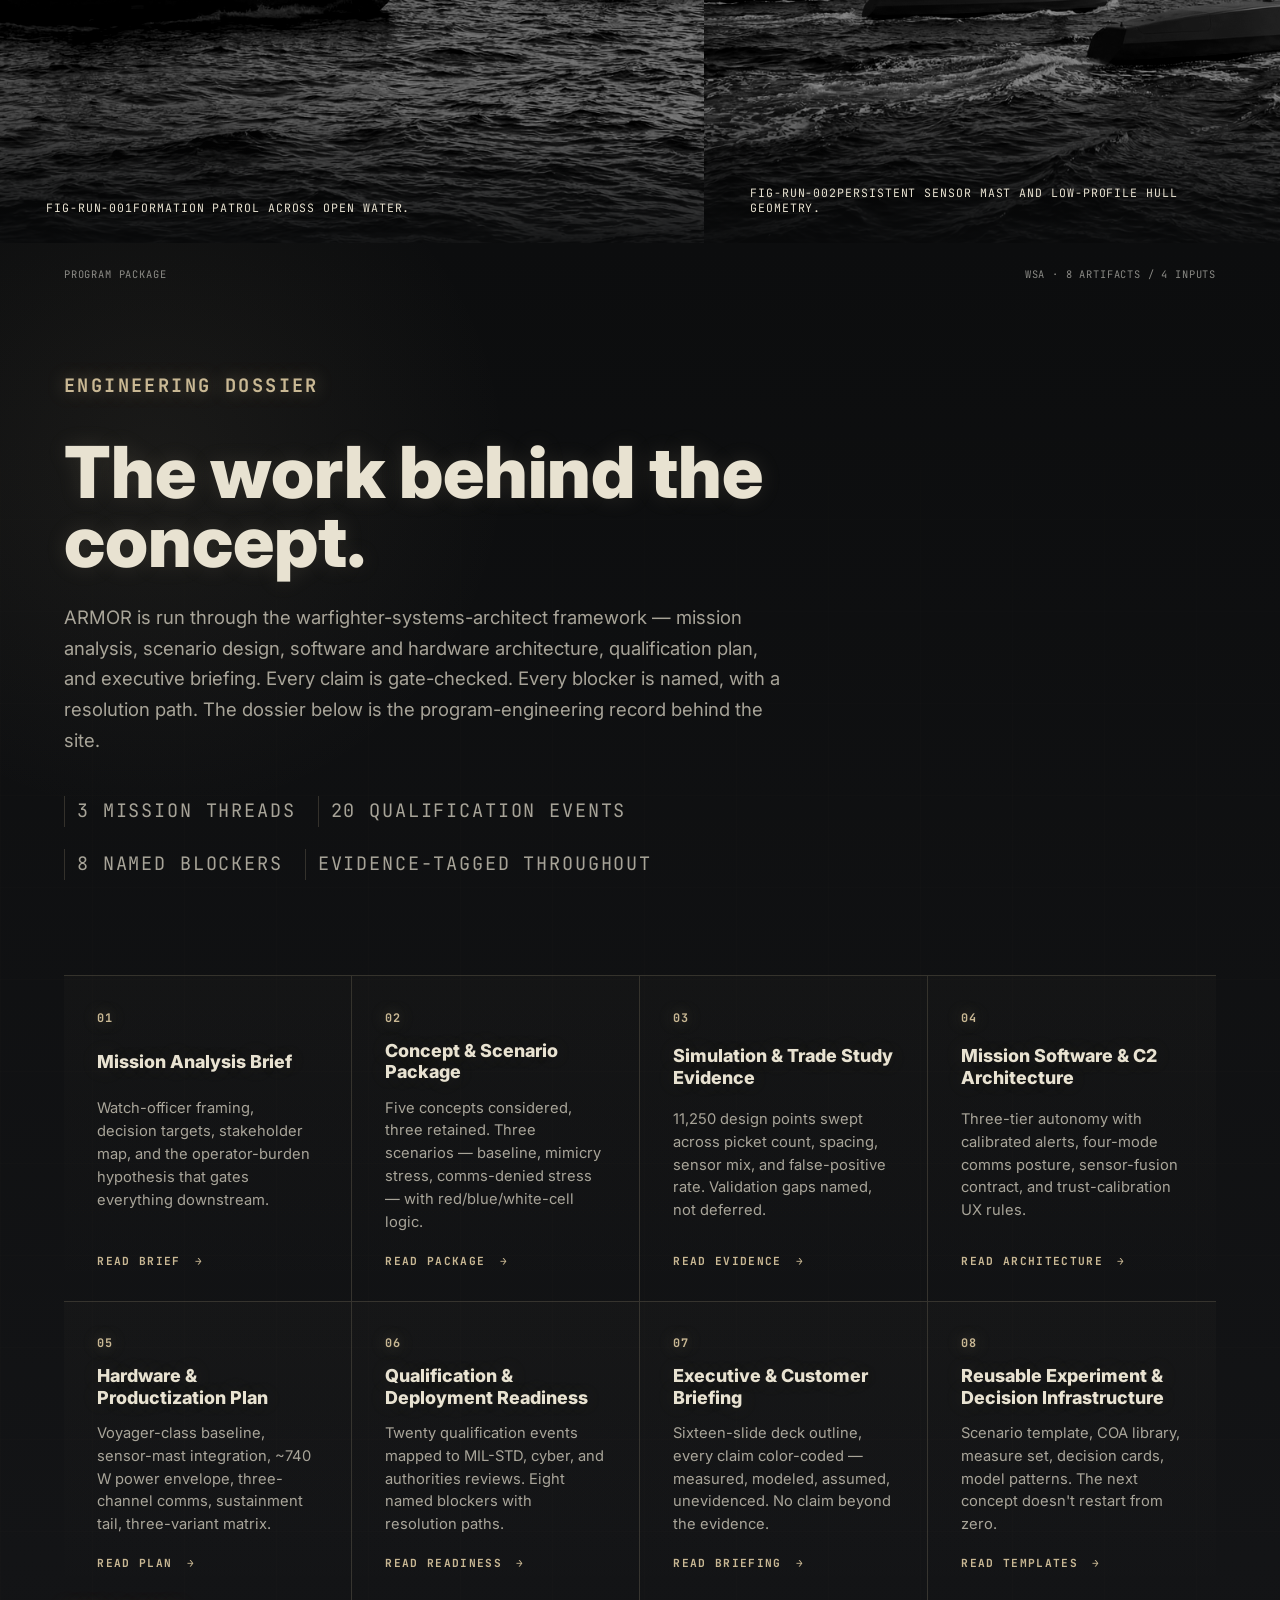
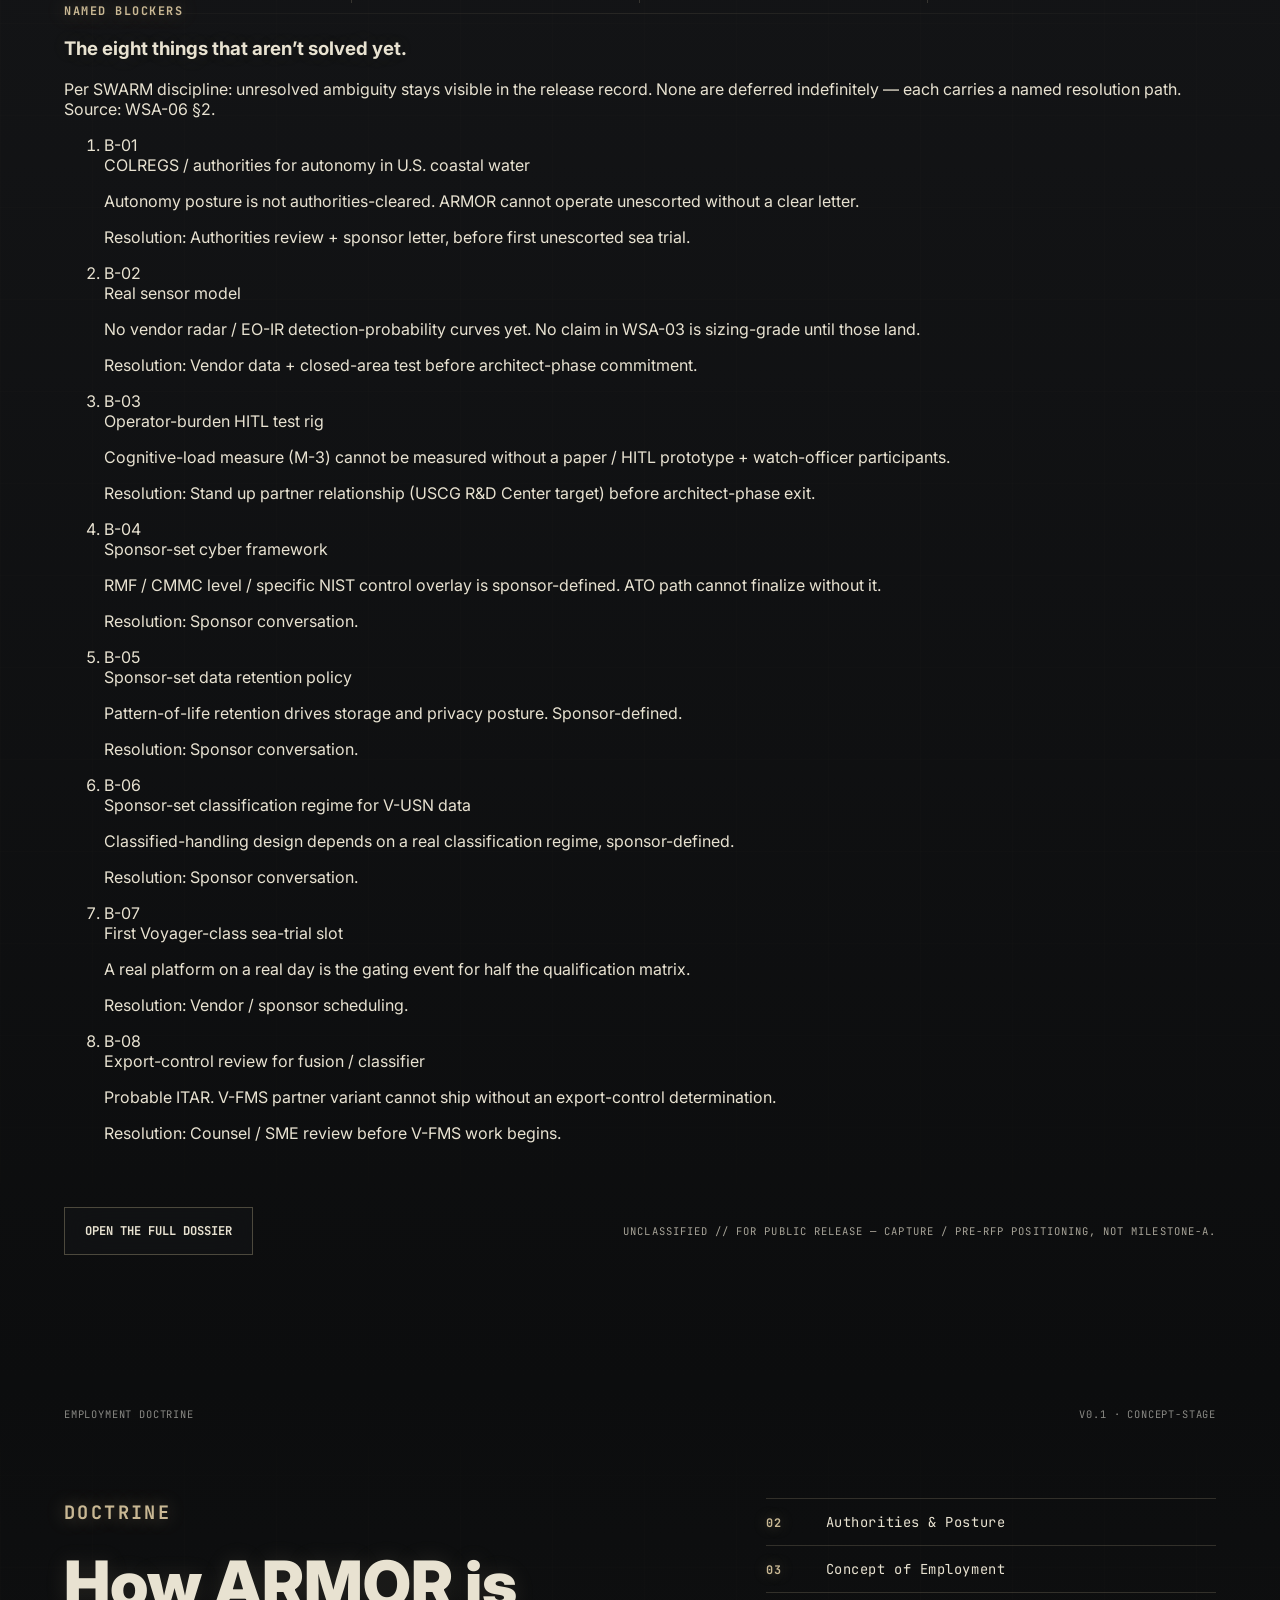
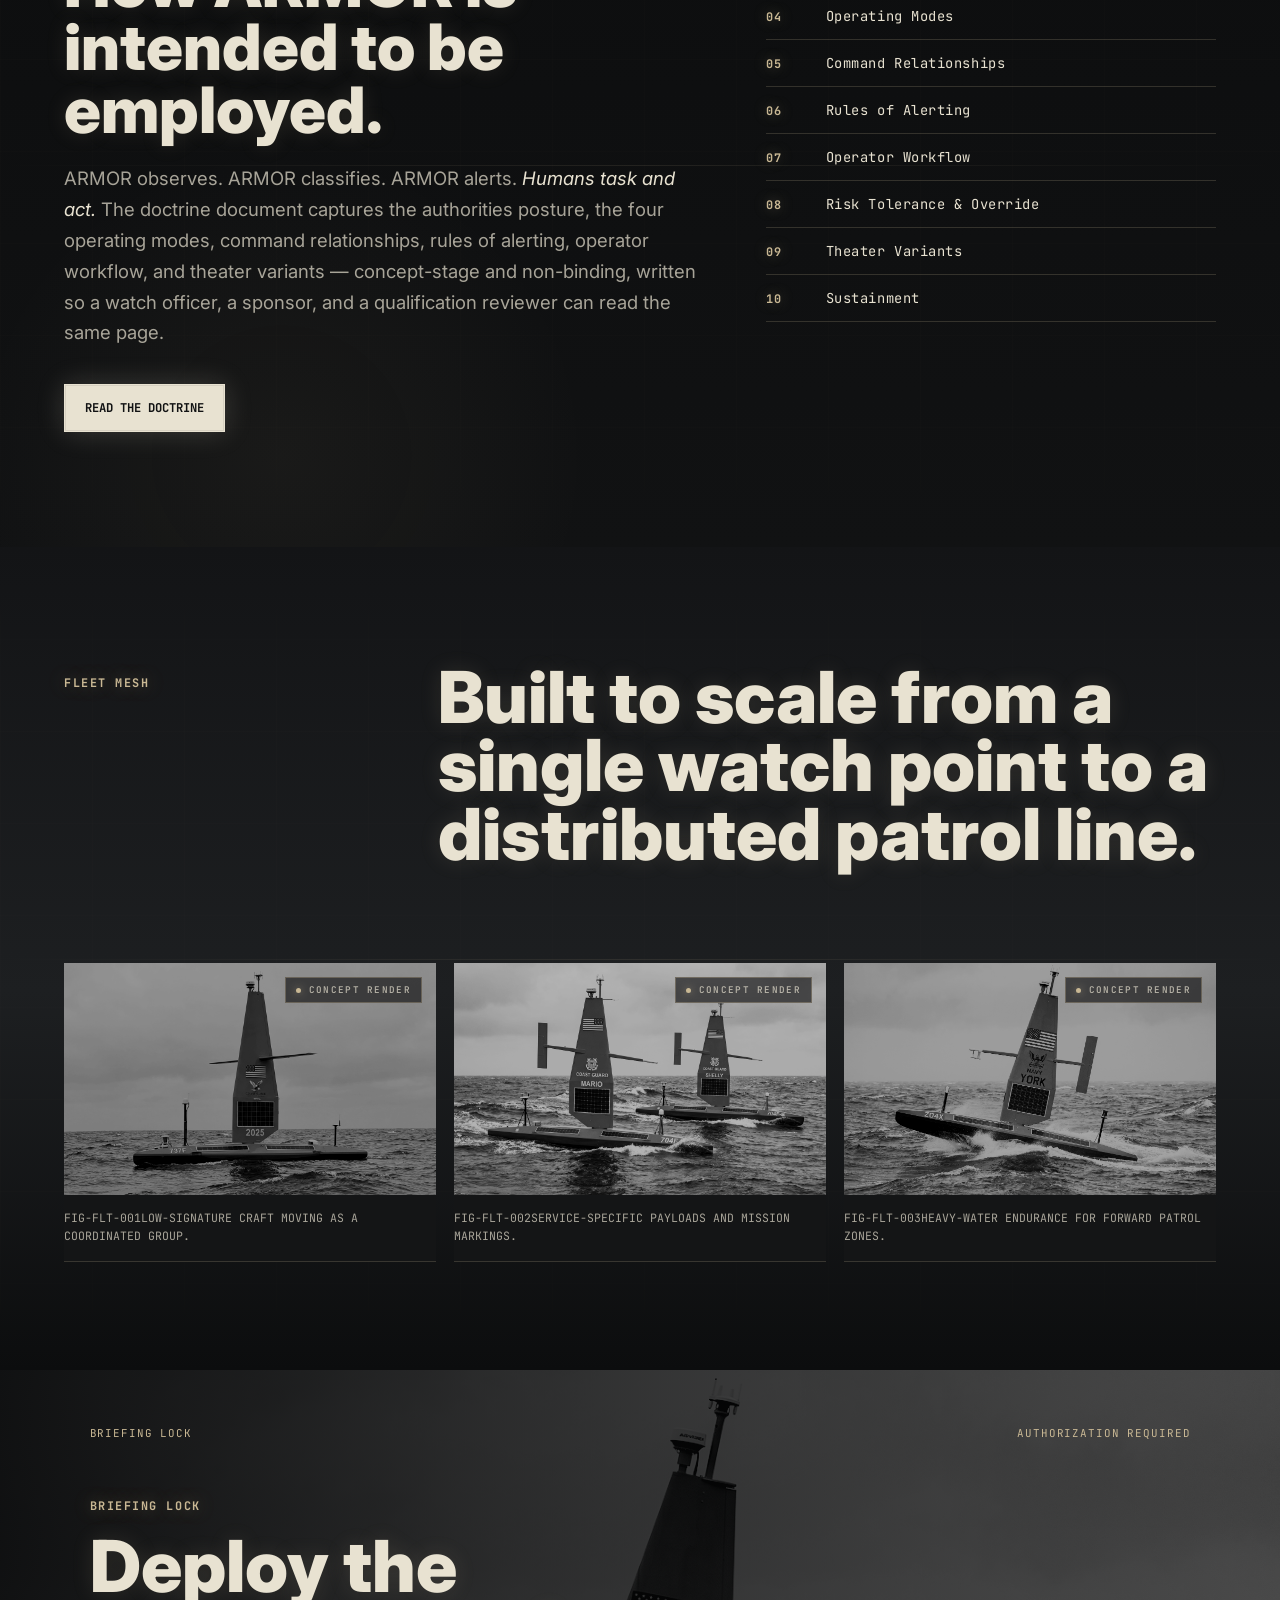
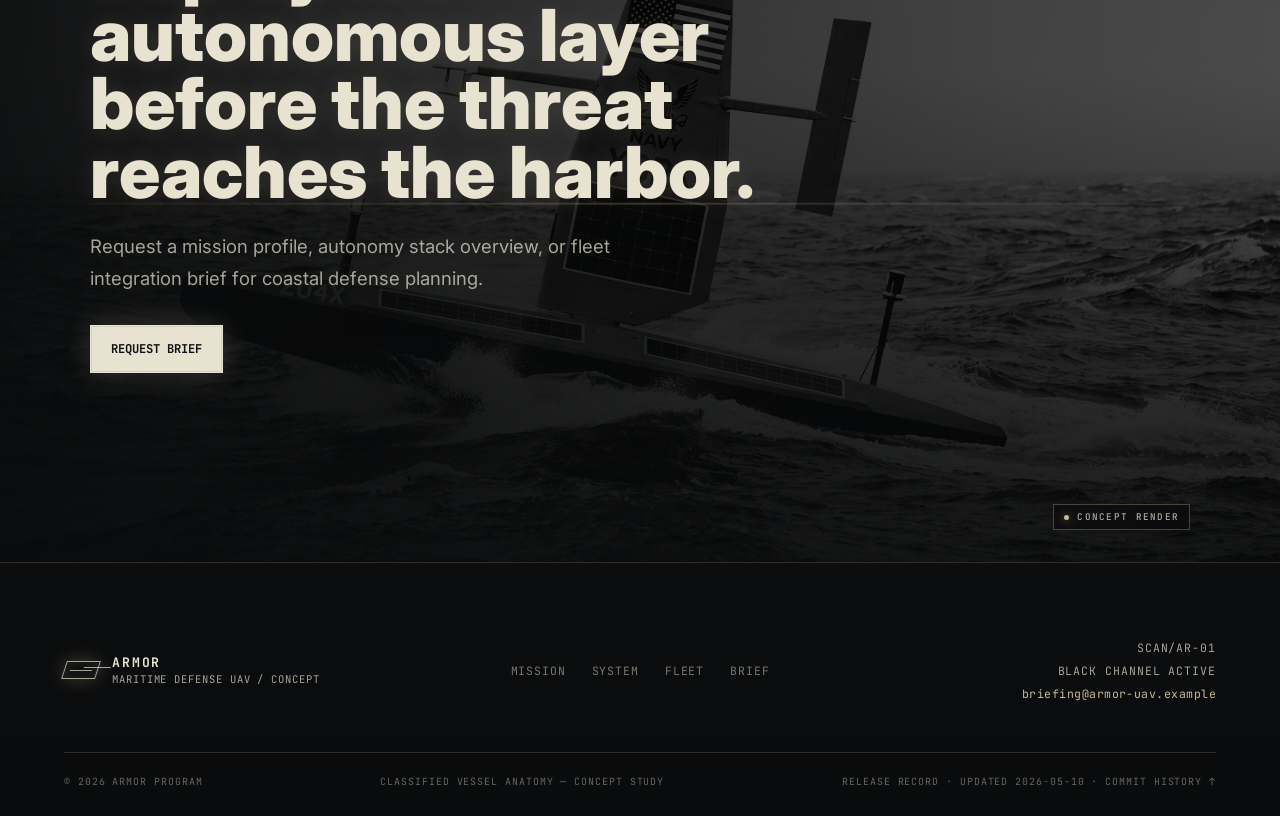
==== commit 12dec94a: "Add release-record line to footer (date + commit history link) Per SWARM audit LOW finding: site had" ====
--- a/index.html
+++ b/index.html
@@ -745,6 +745,7 @@
       <div class="footer-base">
         <span>&copy; 2026 ARMOR Program</span>
         <span>Classified vessel anatomy &mdash; concept study</span>
+        <span class="footer-release">Release record &middot; updated 2026-05-10 &middot; <a href="https://github.com/augustave/armor/commits/main" target="_blank" rel="noopener">commit history &uarr;</a></span>
       </div>
     </footer>
 
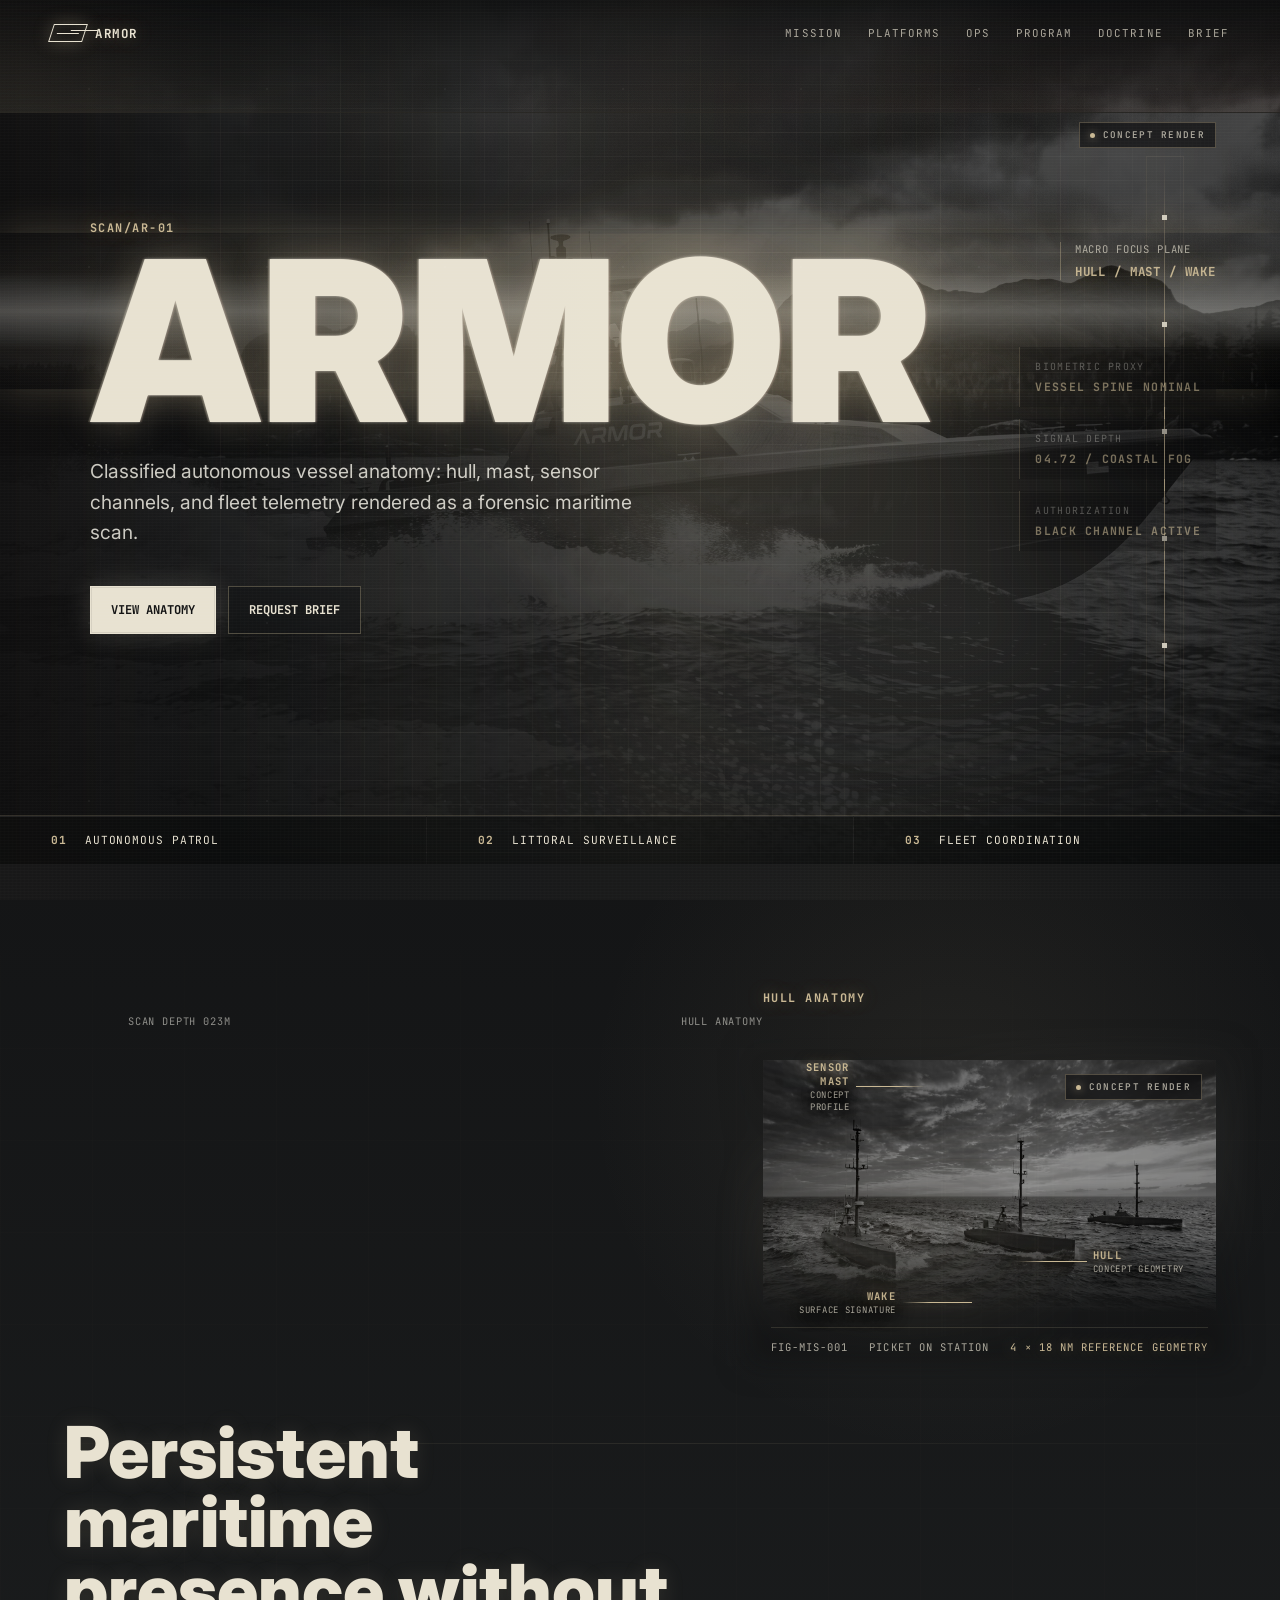
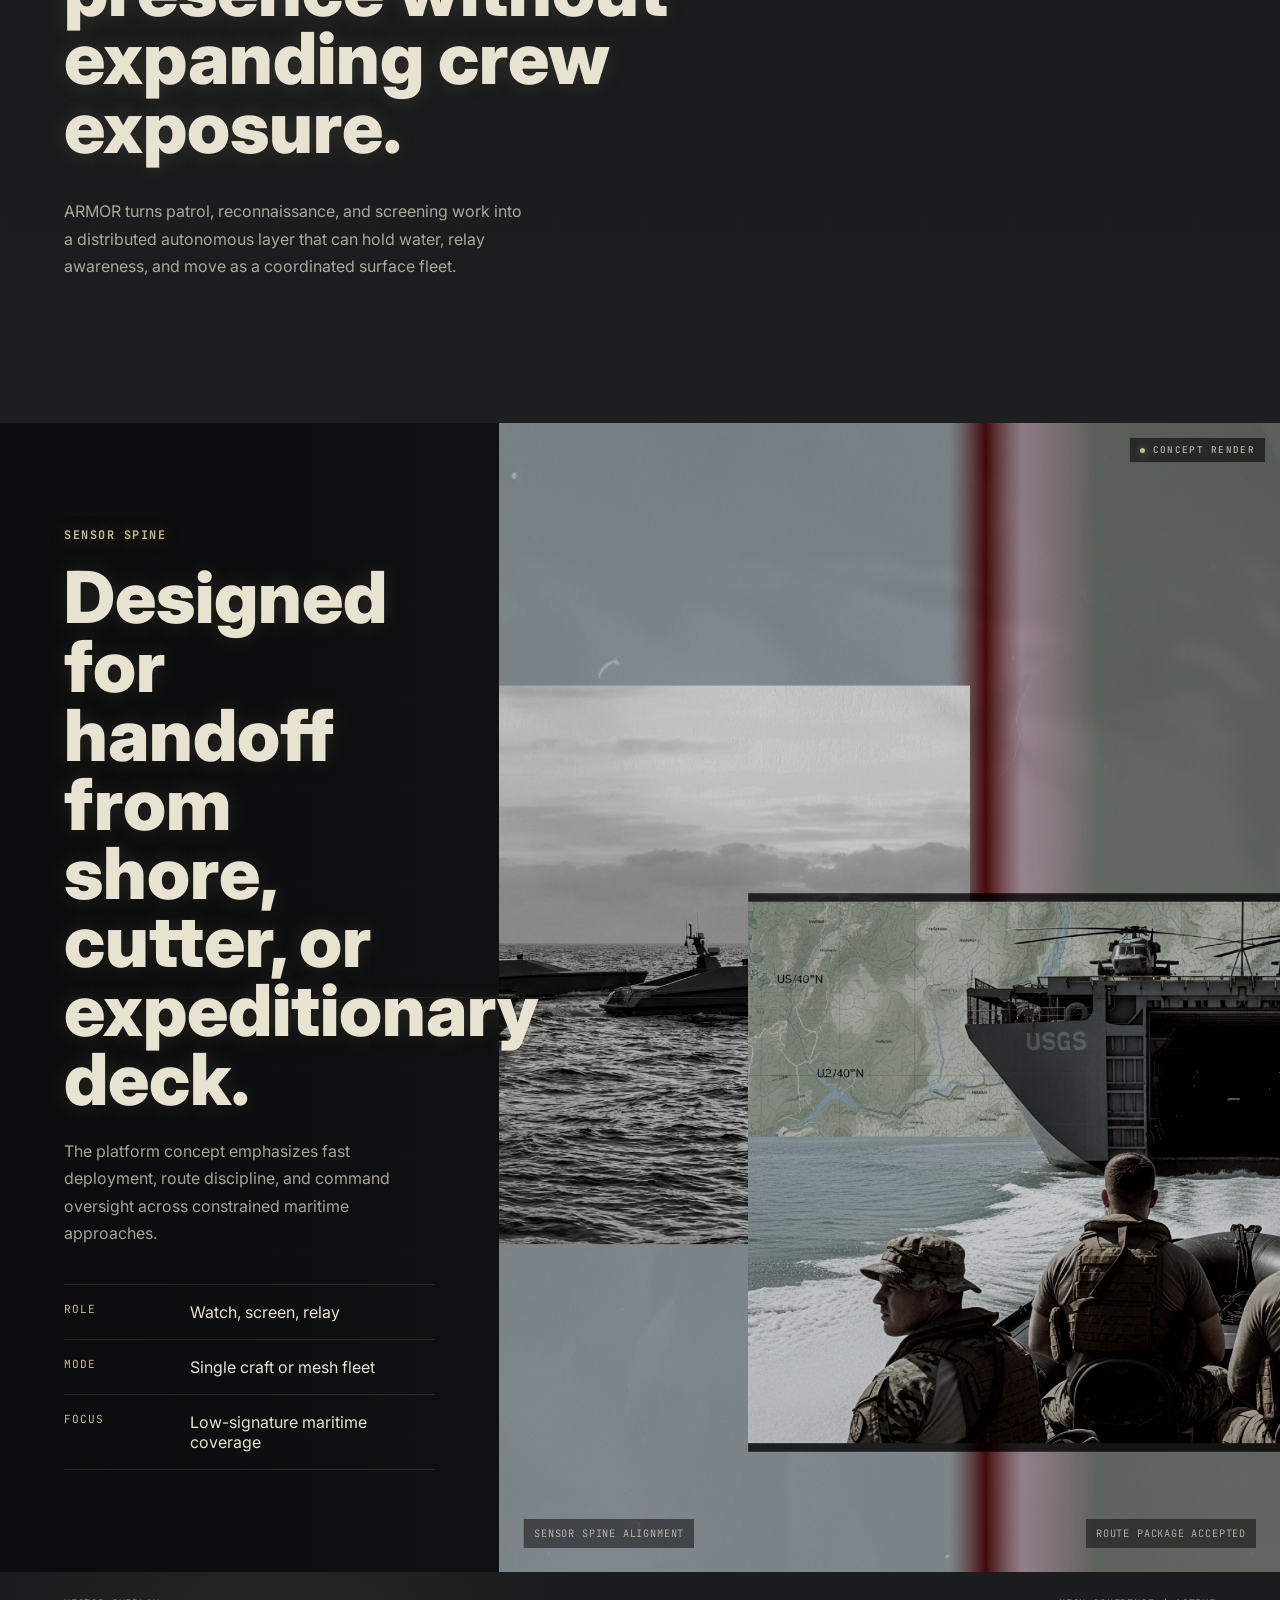
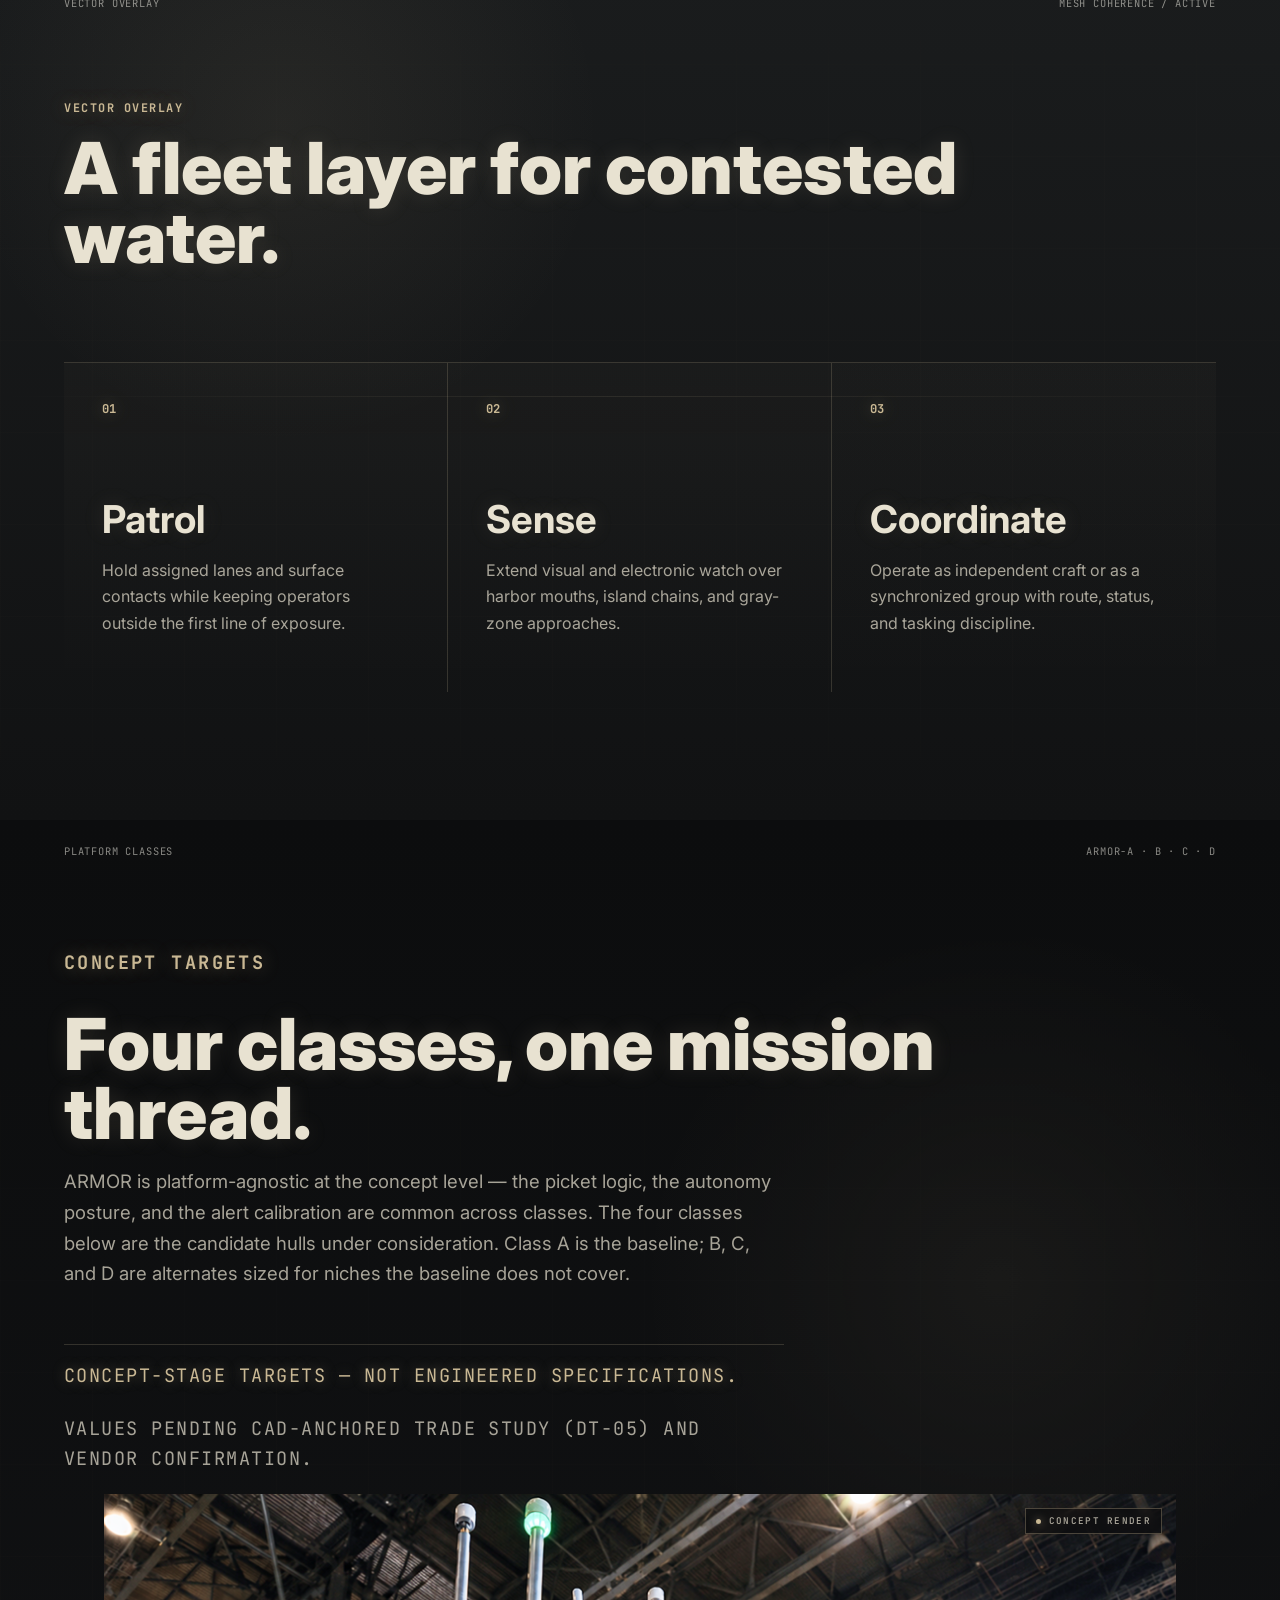
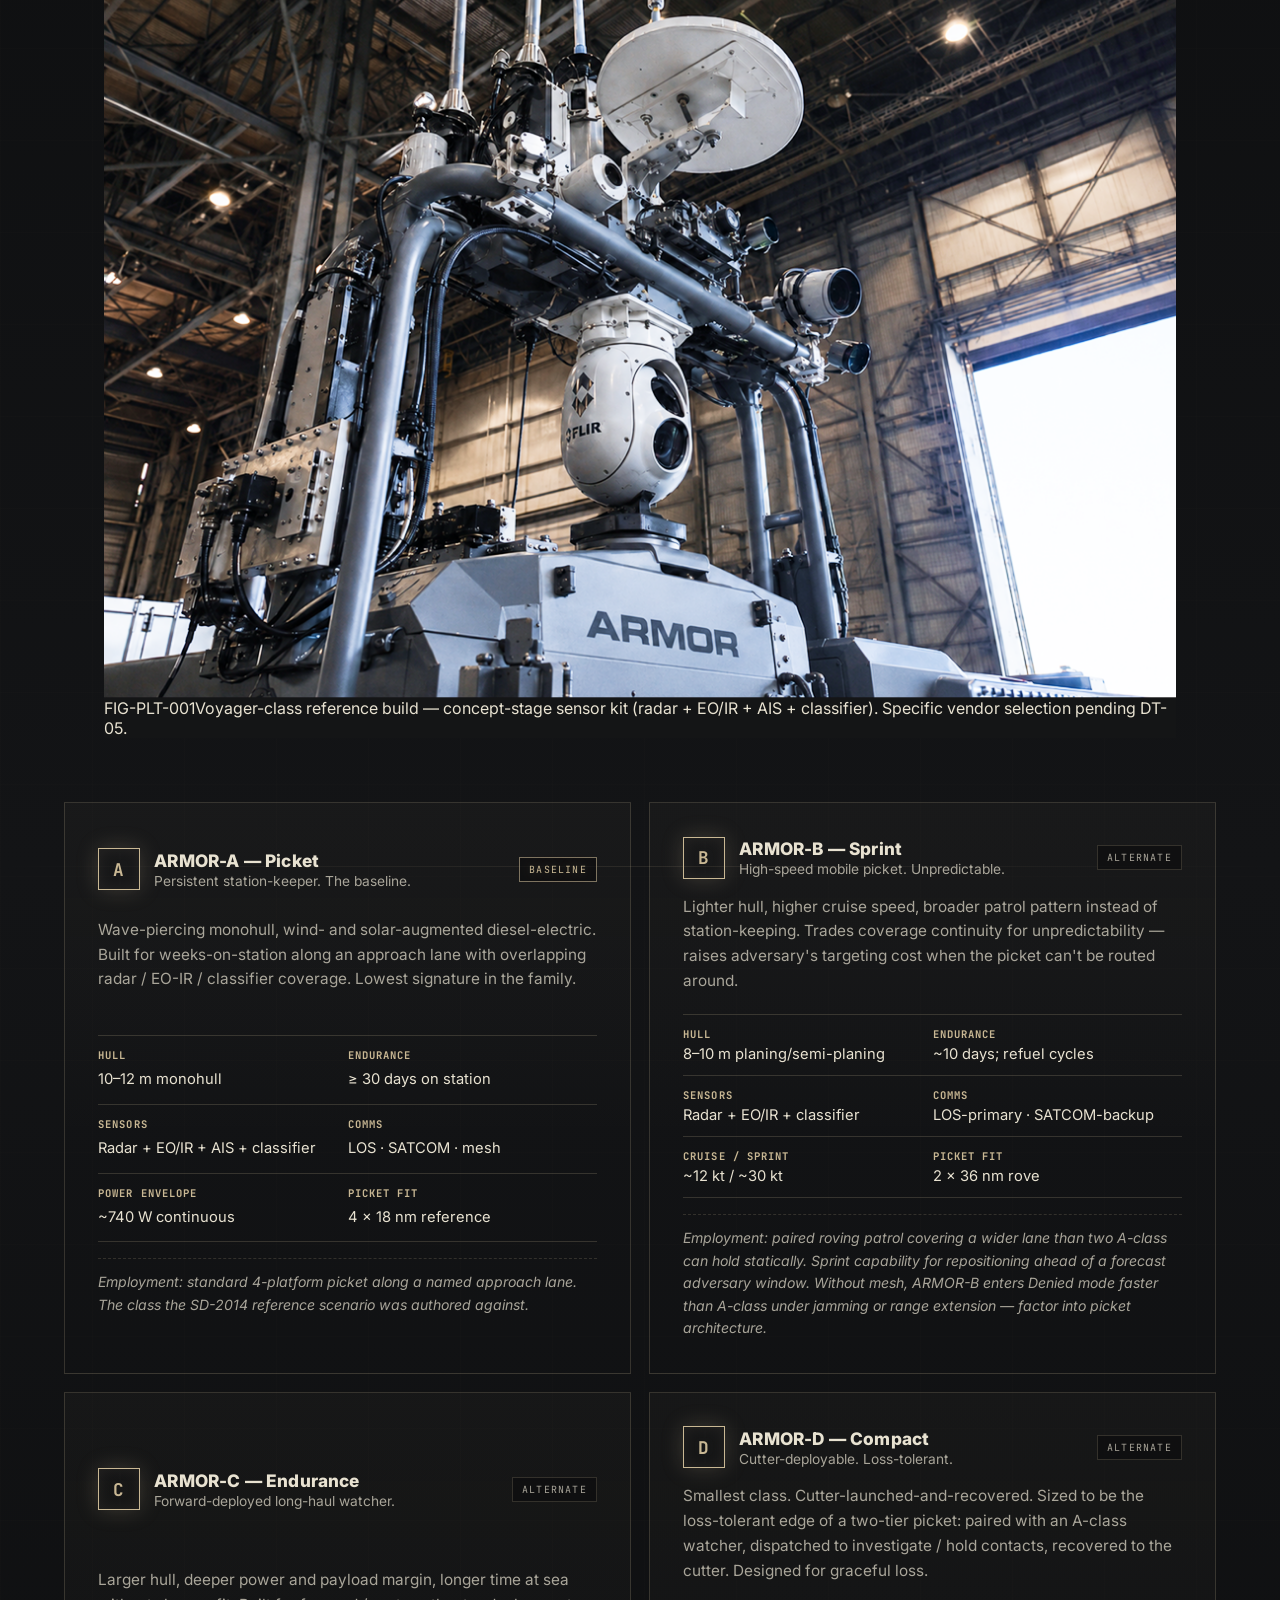
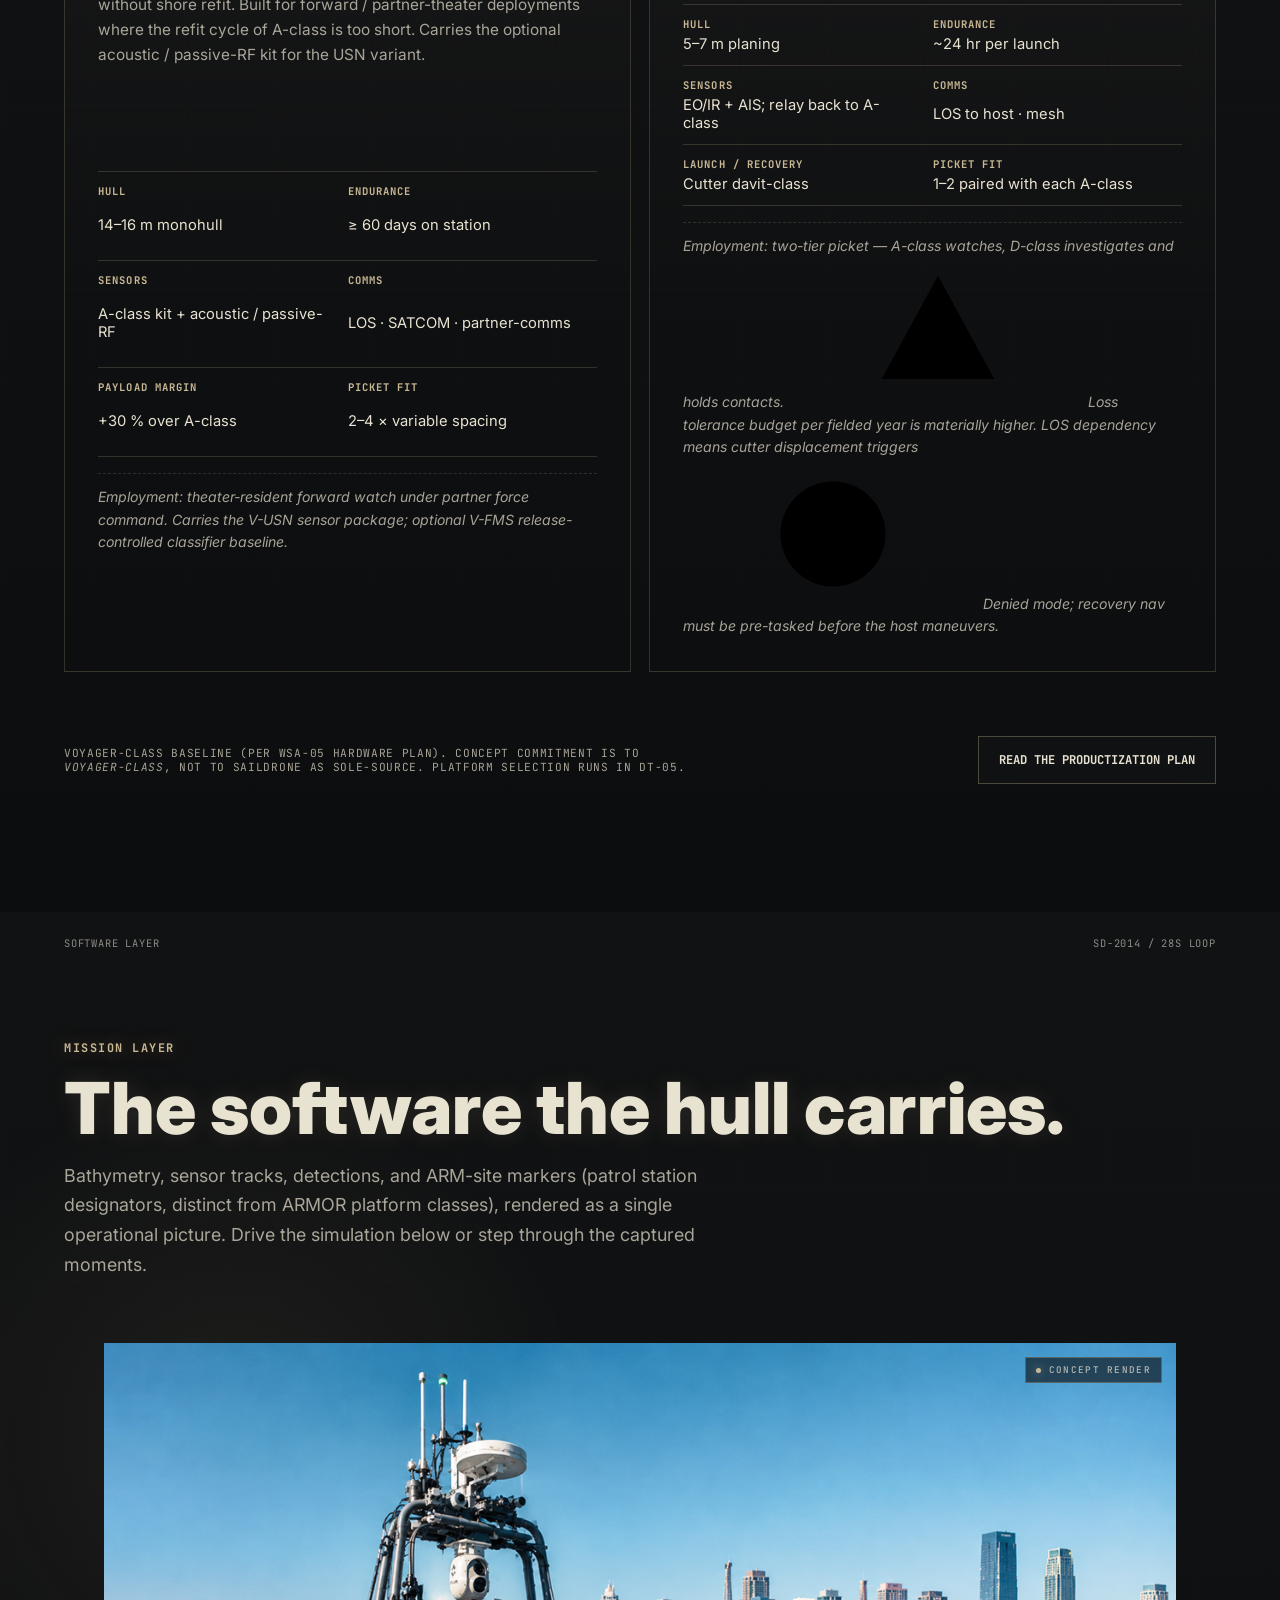
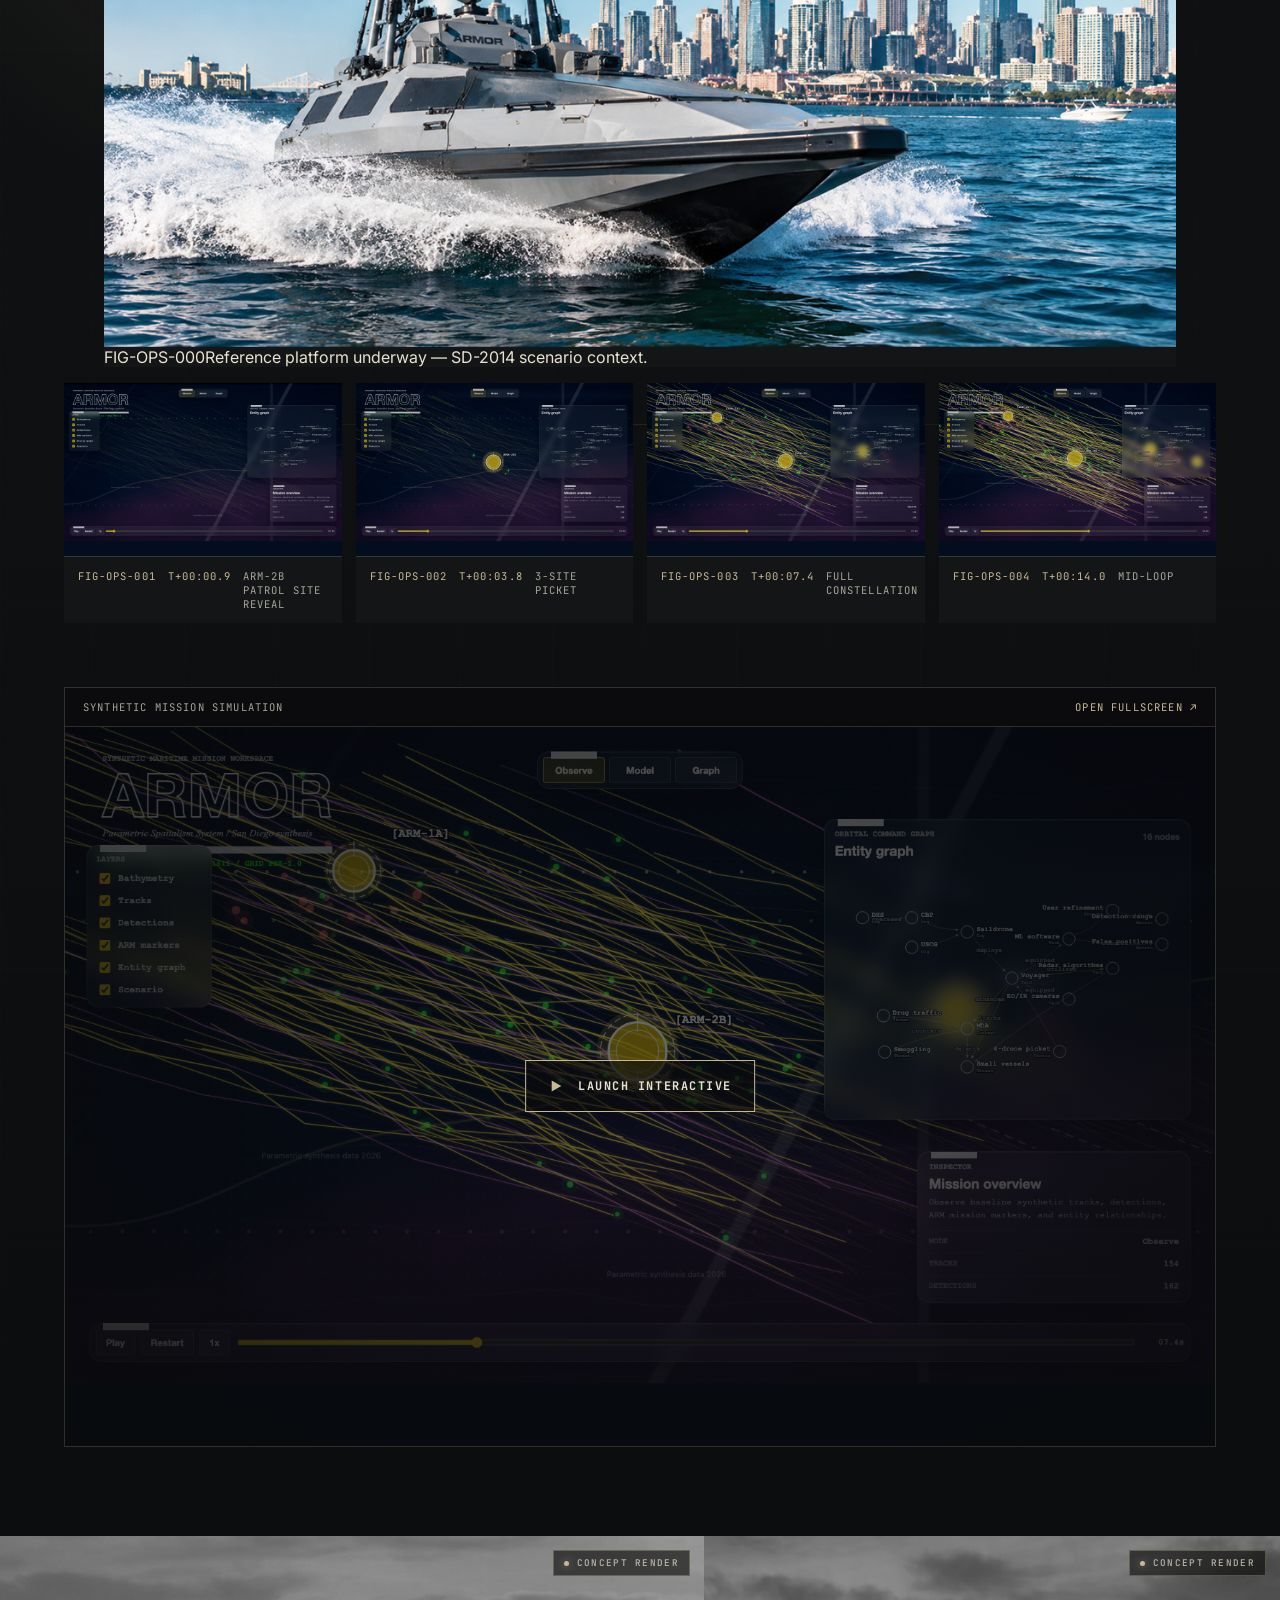
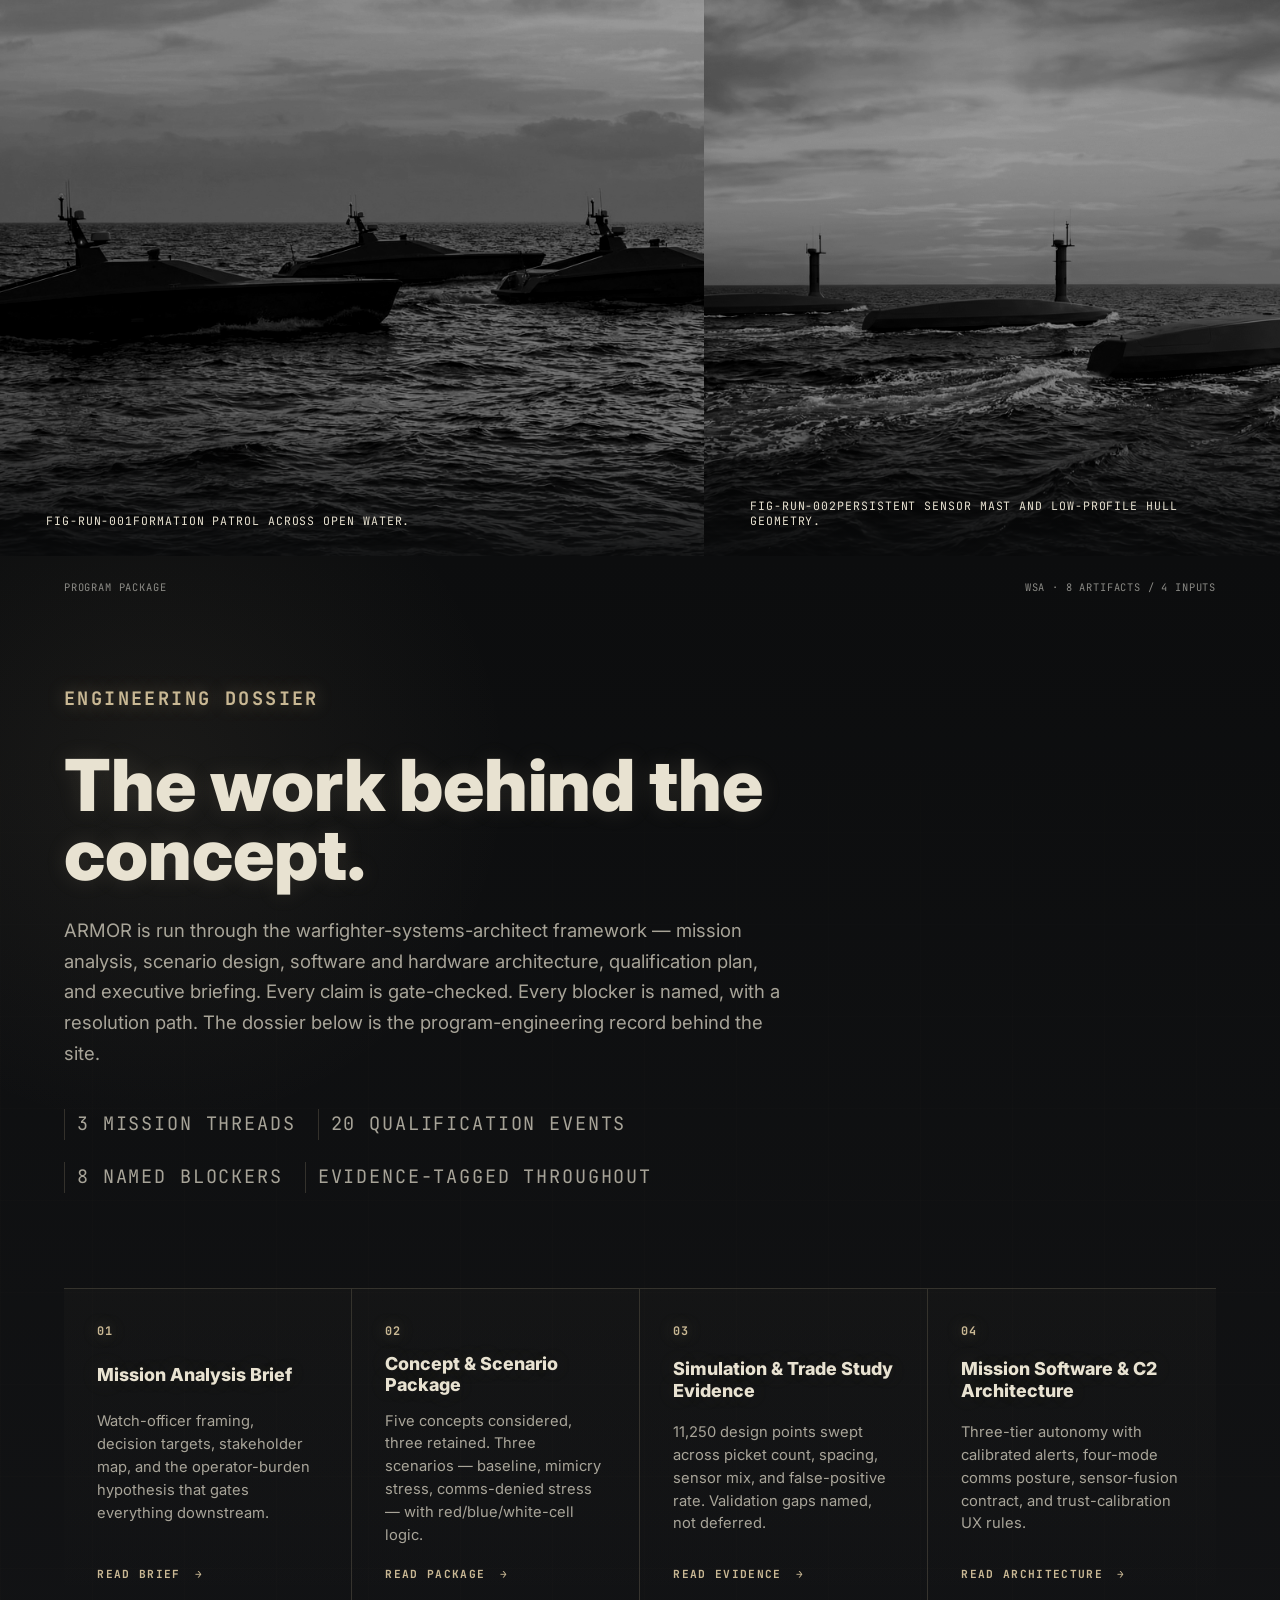
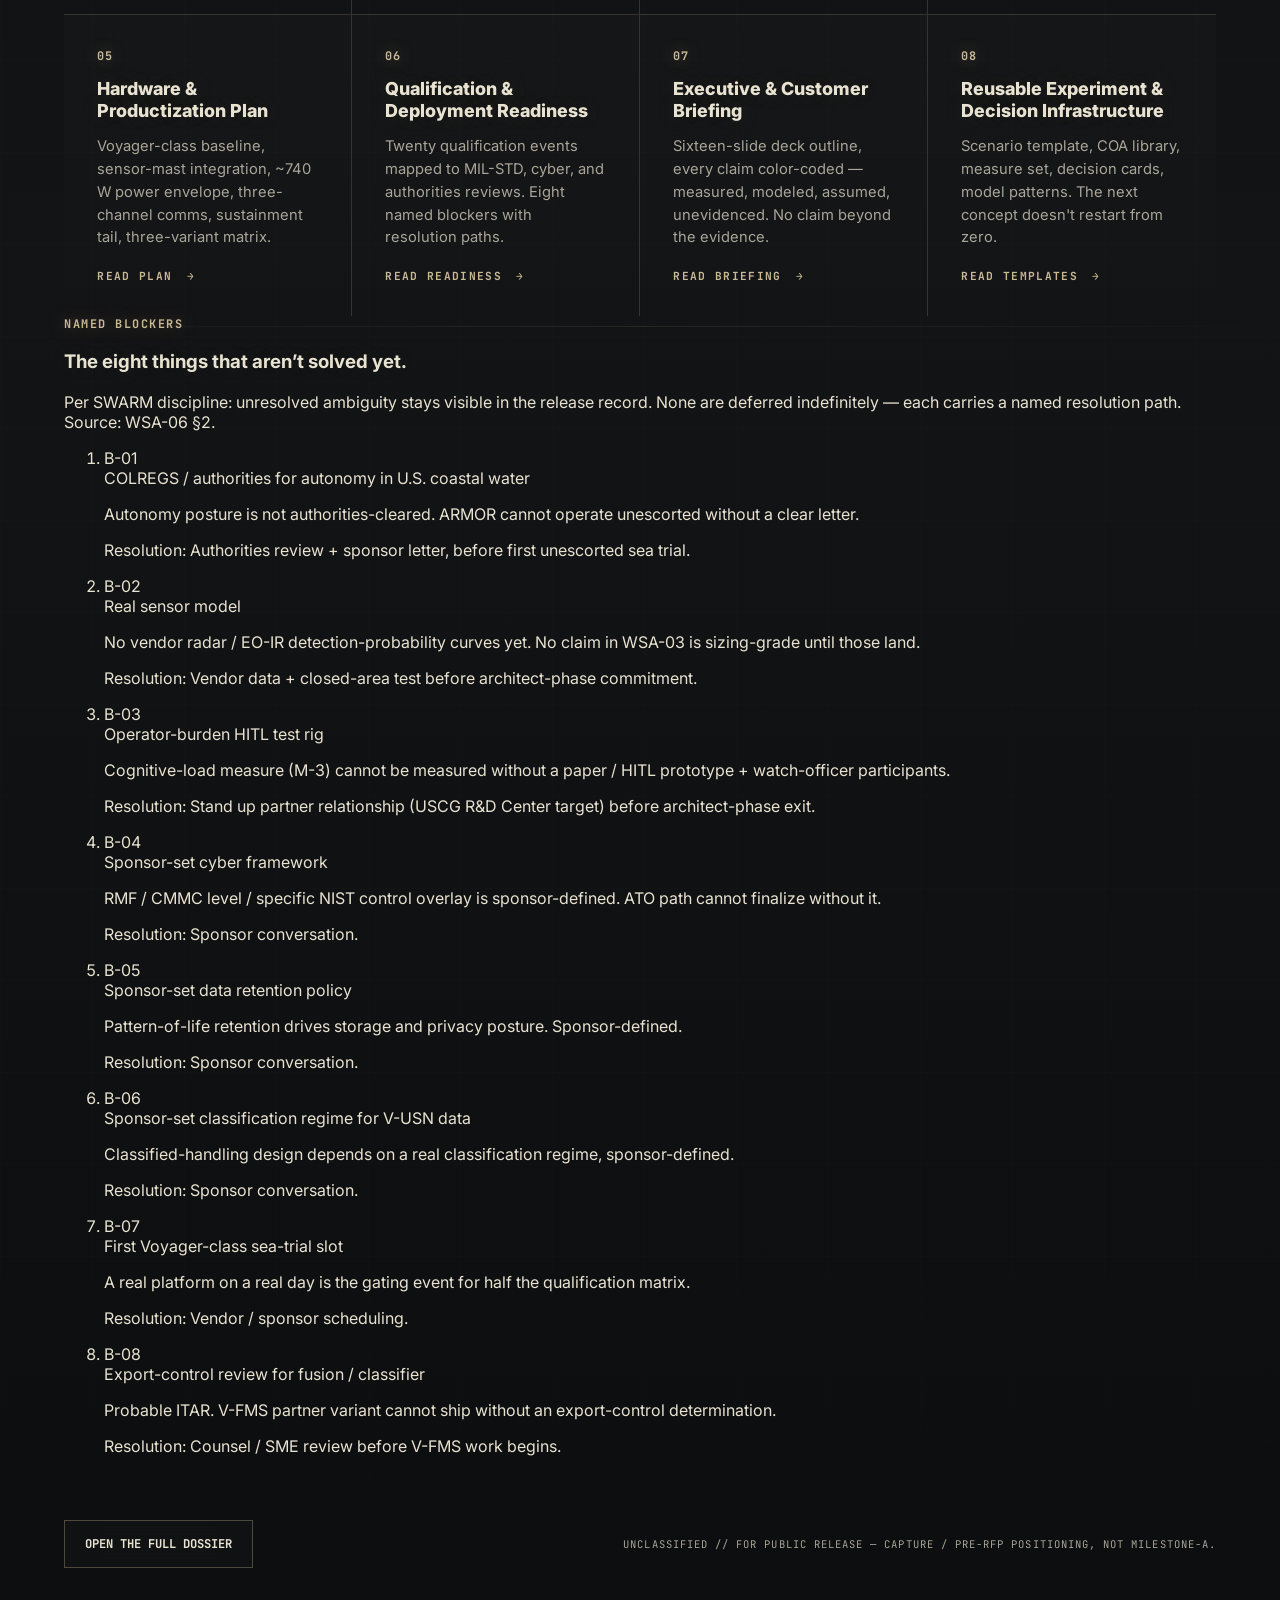
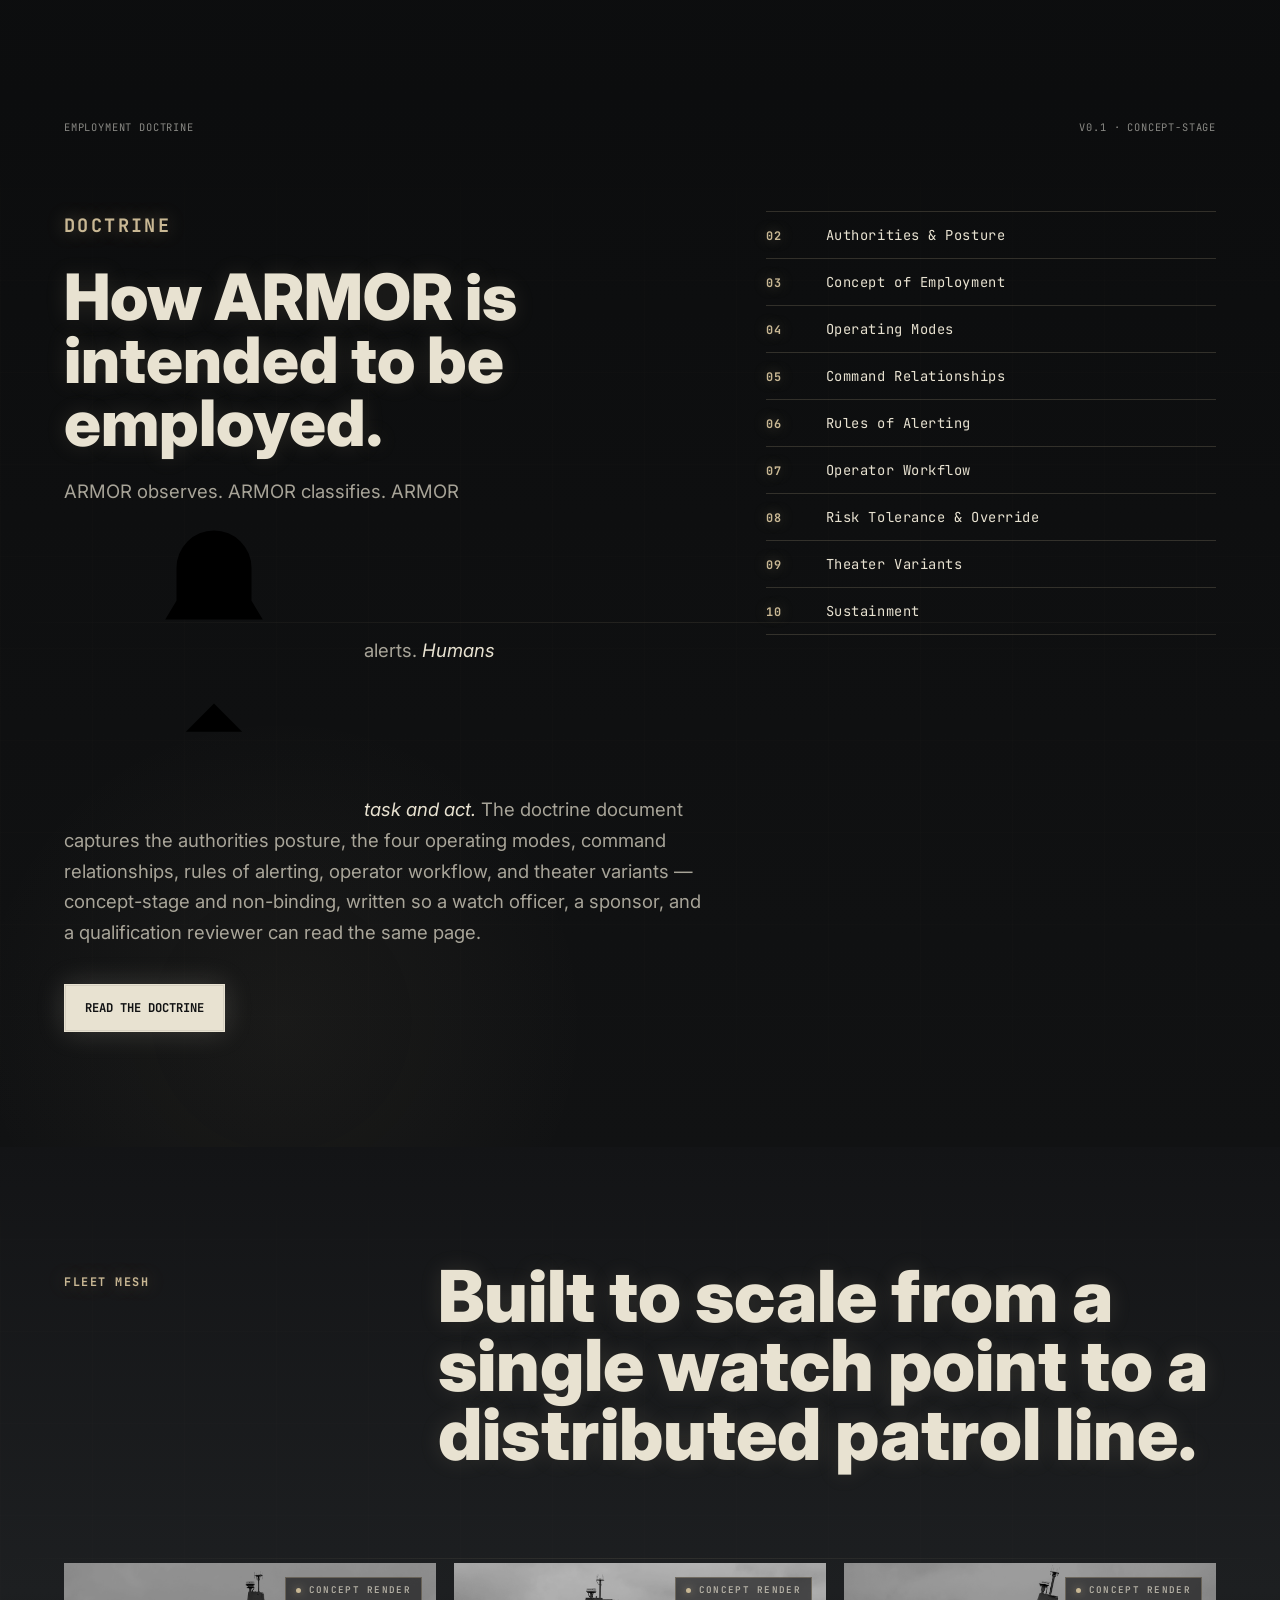
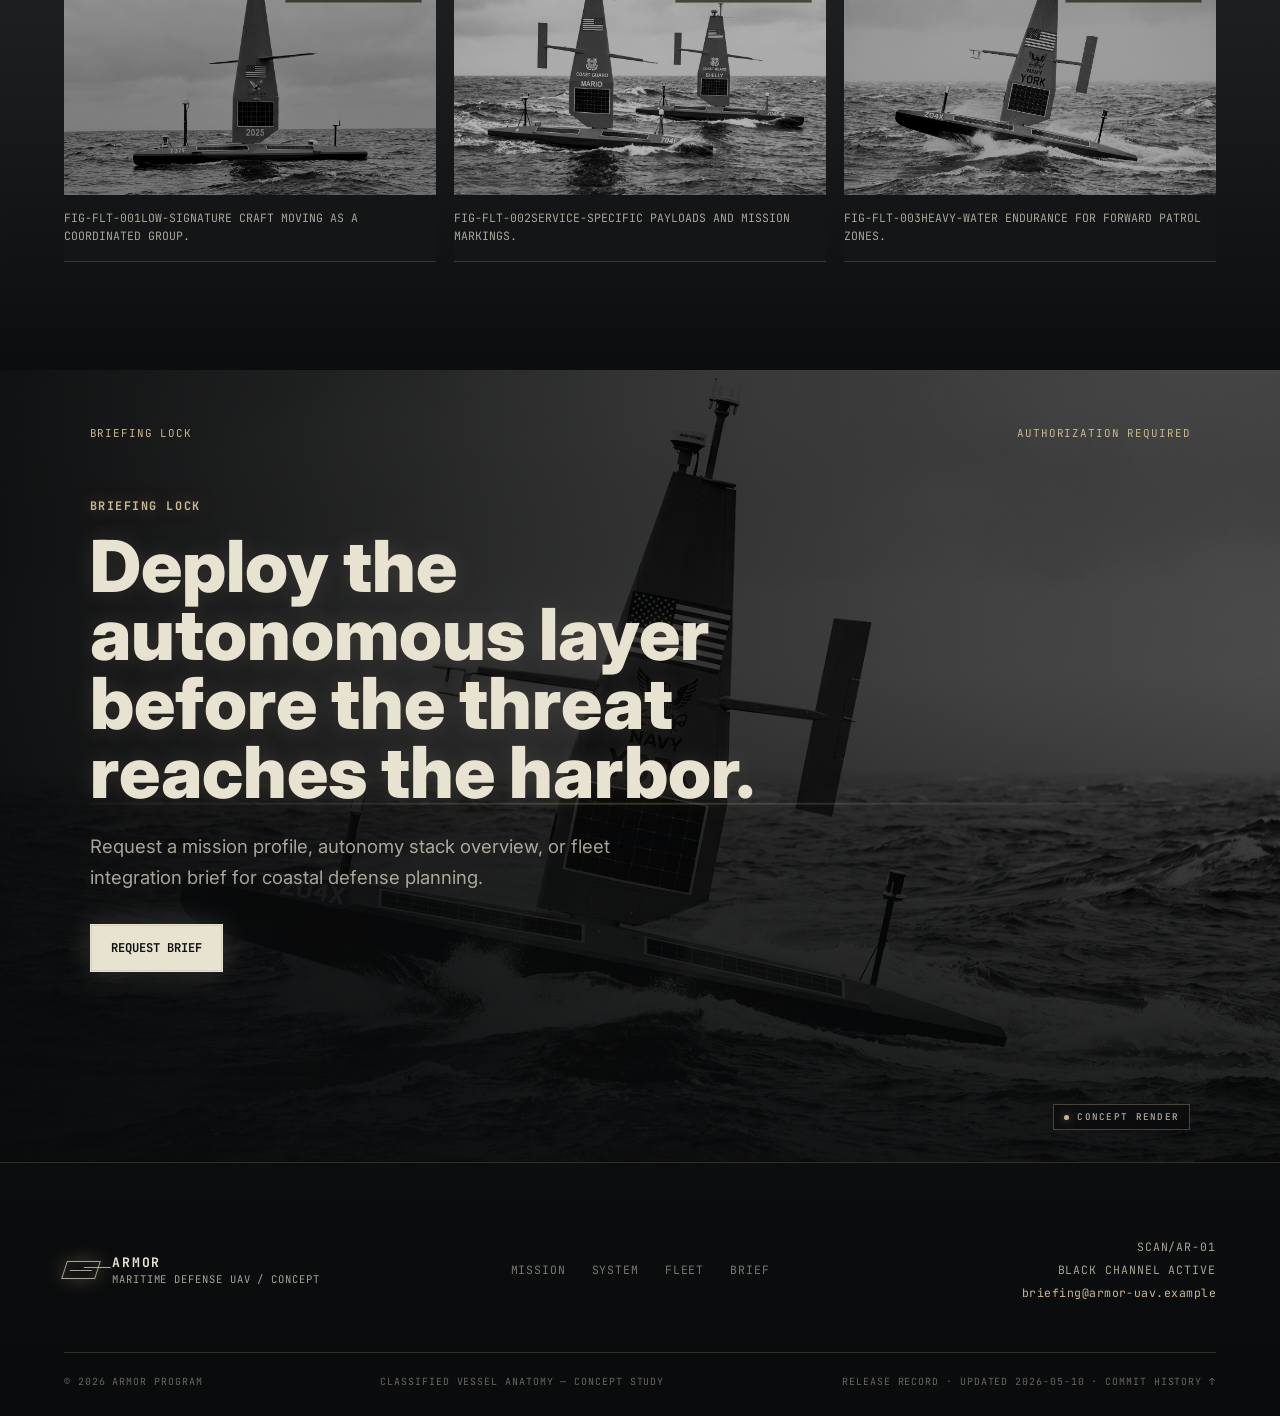
==== commit 9f9f6563: "Add hazard iconography library (6 SVG symbols, applied across pages) Per SWARM audit MEDIUM finding:" ====
--- a/index.html
+++ b/index.html
@@ -17,6 +17,40 @@
     <link rel="stylesheet" href="styles.v1.css" />
   </head>
   <body>
+    <!-- Hazard icon sprite — referenced by <use href="#icon-..."/> across the page.
+         Six semantic icons mapped to doctrine vocabulary. See /icons.css. -->
+    <svg class="hazard-sprite" aria-hidden="true" focusable="false" style="position:absolute;width:0;height:0;overflow:hidden">
+      <defs>
+        <symbol id="icon-caution" viewBox="0 0 16 16">
+          <path d="M8 2 L14 13 L2 13 Z"/>
+          <line x1="8" y1="6.5" x2="8" y2="9.5"/>
+          <line x1="8" y1="11.2" x2="8" y2="11.5"/>
+        </symbol>
+        <symbol id="icon-denied" viewBox="0 0 16 16">
+          <circle cx="8" cy="8" r="5.6"/>
+          <line x1="4" y1="12" x2="12" y2="4"/>
+        </symbol>
+        <symbol id="icon-alert" viewBox="0 0 16 16">
+          <path d="M8 2.5 a4 4 0 0 0 -4 4 v3.5 l-1.2 2 h10.4 l-1.2 -2 v-3.5 a4 4 0 0 0 -4 -4 z"/>
+          <line x1="6.5" y1="13" x2="9.5" y2="13"/>
+        </symbol>
+        <symbol id="icon-open" viewBox="0 0 16 16">
+          <path d="M5 2 L2 2 L2 14 L5 14"/>
+          <path d="M11 2 L14 2 L14 14 L11 14"/>
+          <line x1="7" y1="8" x2="9" y2="8"/>
+        </symbol>
+        <symbol id="icon-recovery" viewBox="0 0 16 16">
+          <path d="M3 8 a5 5 0 1 0 5 -5"/>
+          <path d="M1.5 6 L3 8 L4.5 6"/>
+        </symbol>
+        <symbol id="icon-escalate" viewBox="0 0 16 16">
+          <line x1="8" y1="14" x2="8" y2="4"/>
+          <path d="M5 7 L8 4 L11 7"/>
+          <line x1="3" y1="2" x2="13" y2="2"/>
+        </symbol>
+      </defs>
+    </svg>
+
     <svg class="filter-bank" aria-hidden="true" focusable="false">
       <filter id="hud-distort" color-interpolation-filters="sRGB">
         <feTurbulence type="fractalNoise" baseFrequency="0.018 0.72" numOctaves="2" seed="11" result="noise" />
@@ -374,10 +408,7 @@
             </dl>
             <p class="platform-employment">
               Employment: two-tier picket — A-class watches, D-class
-              investigates and holds contacts. Loss tolerance budget per fielded
-              year is materially higher. LOS dependency means cutter displacement
-              triggers Denied mode; recovery nav must be pre-tasked before the
-              host maneuvers.
+              investigates and holds contacts. <span class="hazard-mark"><svg class="hazard-icon hazard-icon--caution" aria-hidden="true"><use href="#icon-caution"/></svg>Loss tolerance budget per fielded year is materially higher.</span> LOS dependency means cutter displacement triggers <span class="hazard-mark"><svg class="hazard-icon hazard-icon--denied" aria-hidden="true"><use href="#icon-denied"/></svg>Denied mode</span>; recovery nav must be pre-tasked before the host maneuvers.
             </p>
           </article>
         </div>
@@ -643,7 +674,7 @@
             <p class="eyebrow dark">Doctrine</p>
             <h2 id="doctrine-teaser-title">How ARMOR is intended to be employed.</h2>
             <p>
-              ARMOR observes. ARMOR classifies. ARMOR alerts. <em>Humans task and act.</em>
+              ARMOR observes. ARMOR classifies. ARMOR <span class="hazard-mark"><svg class="hazard-icon hazard-icon--alert" aria-hidden="true"><use href="#icon-alert"/></svg>alerts</span>. <em>Humans <span class="hazard-mark"><svg class="hazard-icon hazard-icon--escalate" aria-hidden="true"><use href="#icon-escalate"/></svg>task and act</span>.</em>
               The doctrine document captures the authorities posture, the four
               operating modes, command relationships, rules of alerting,
               operator workflow, and theater variants — concept-stage and
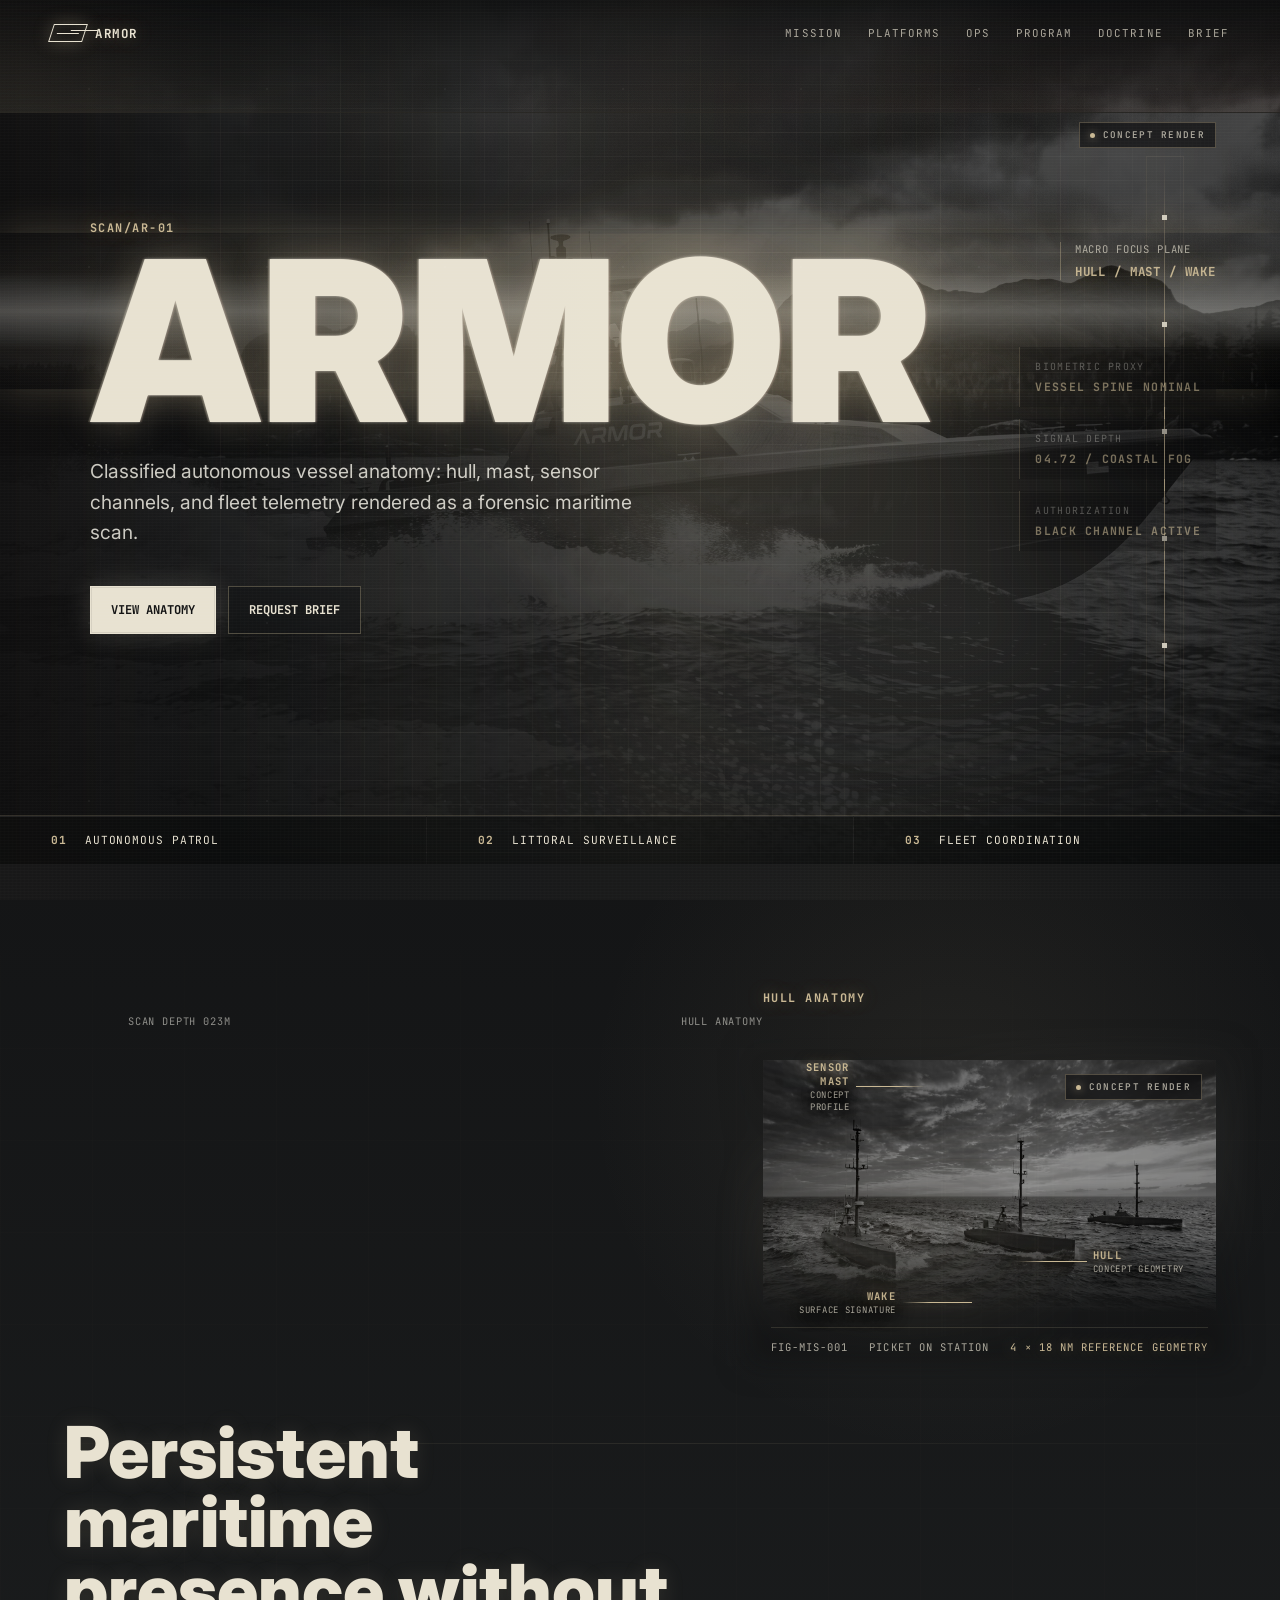
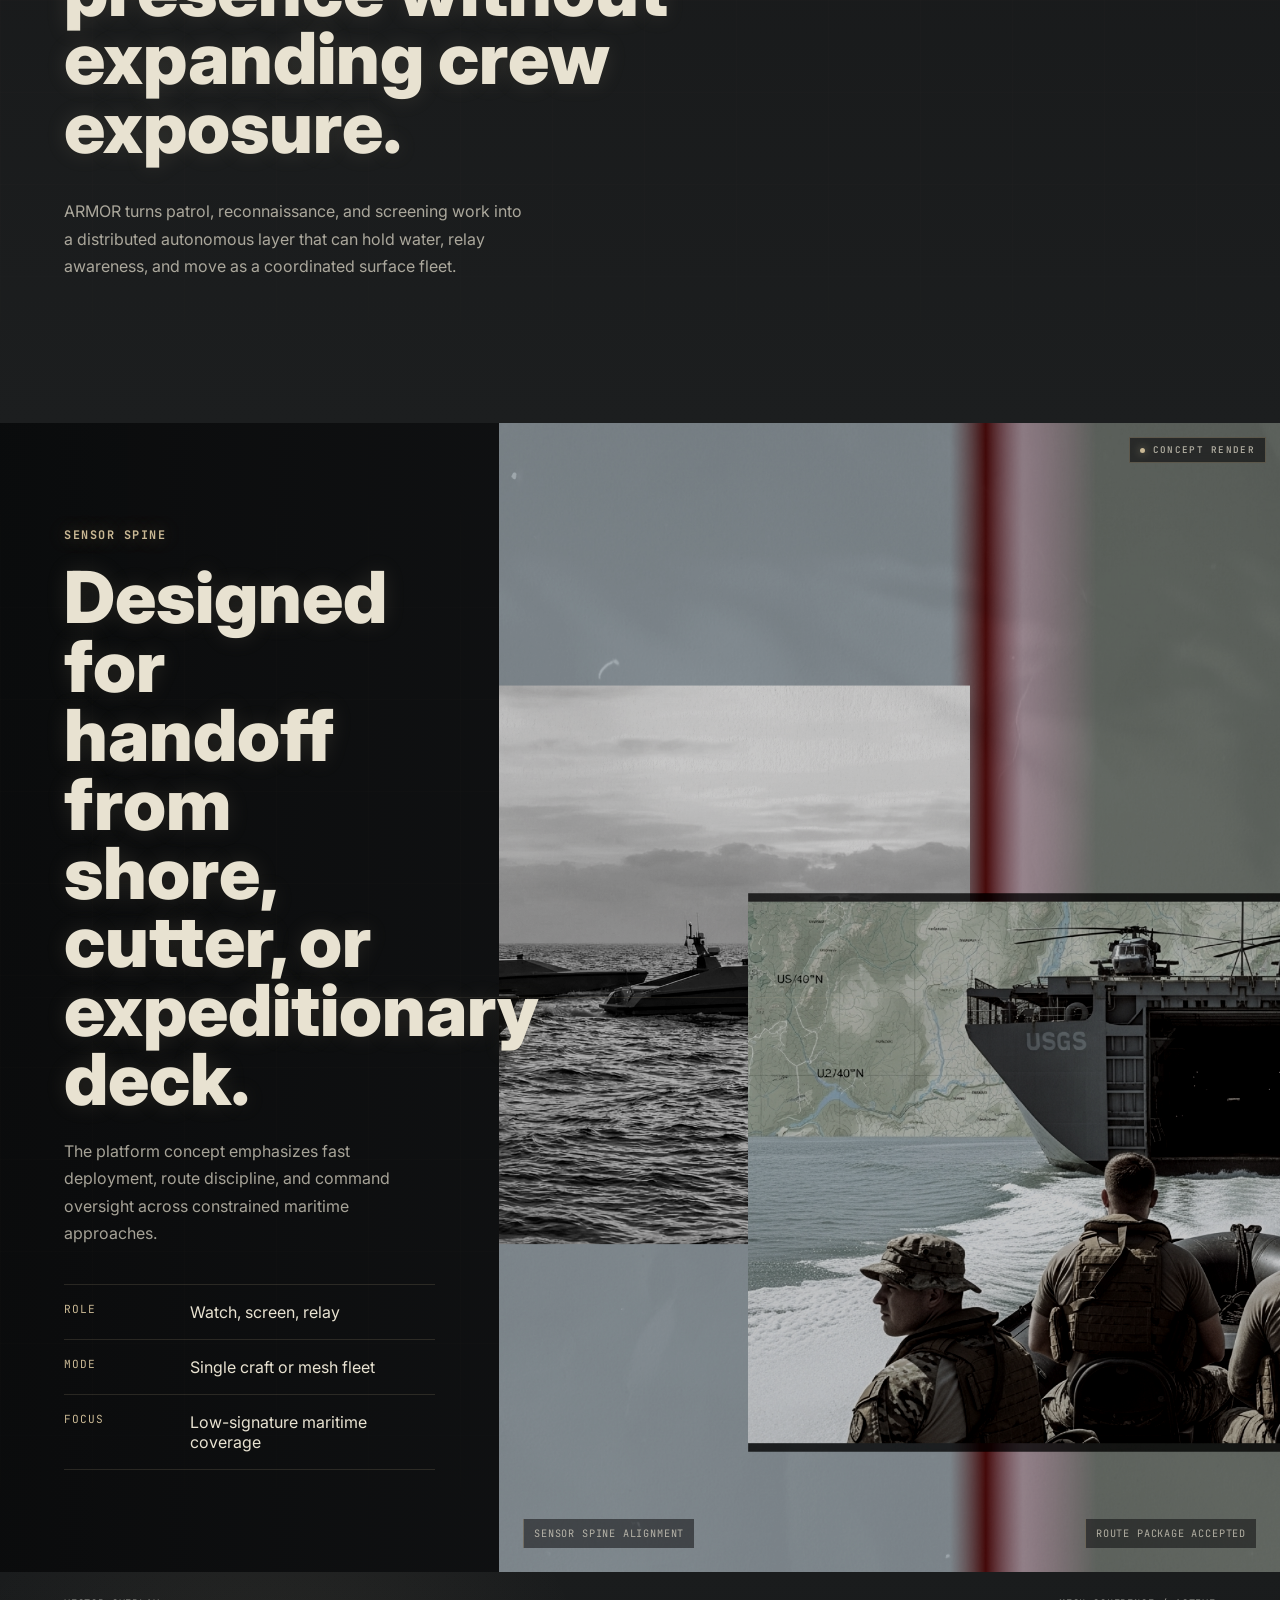
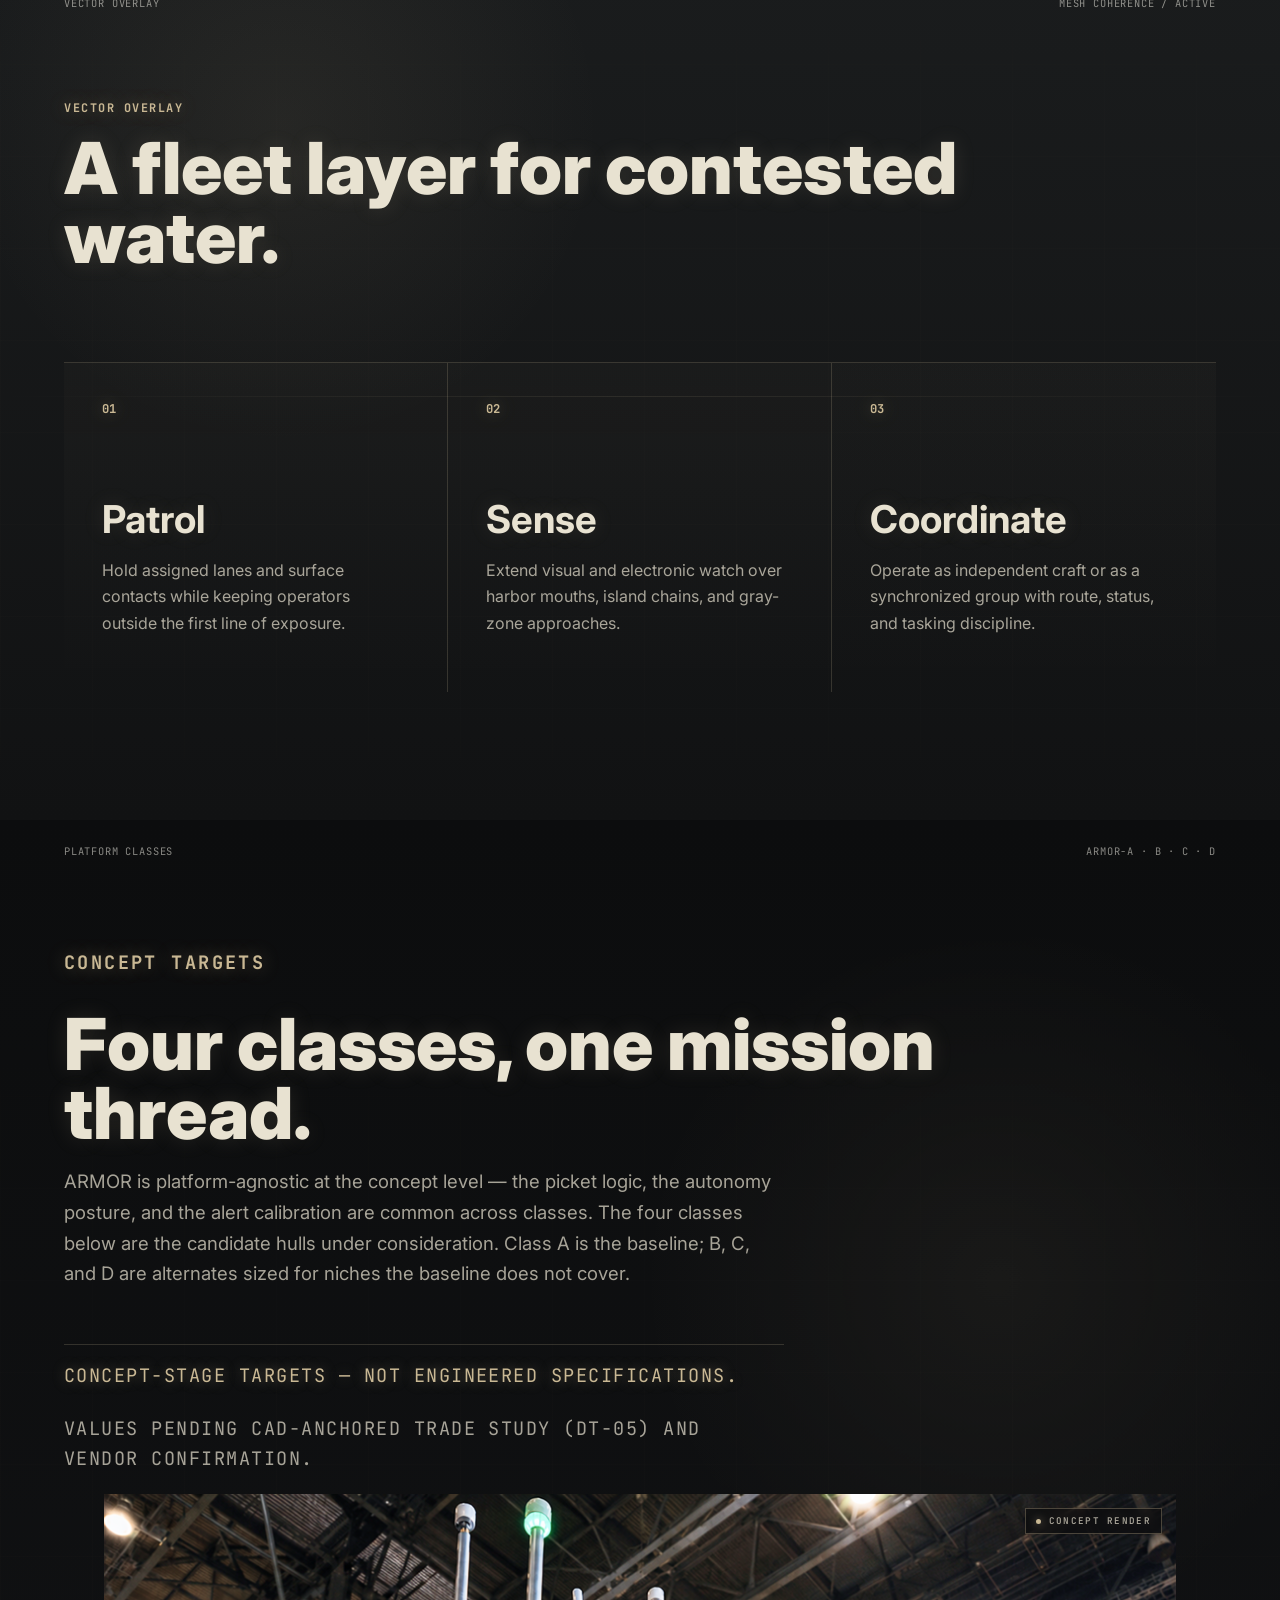
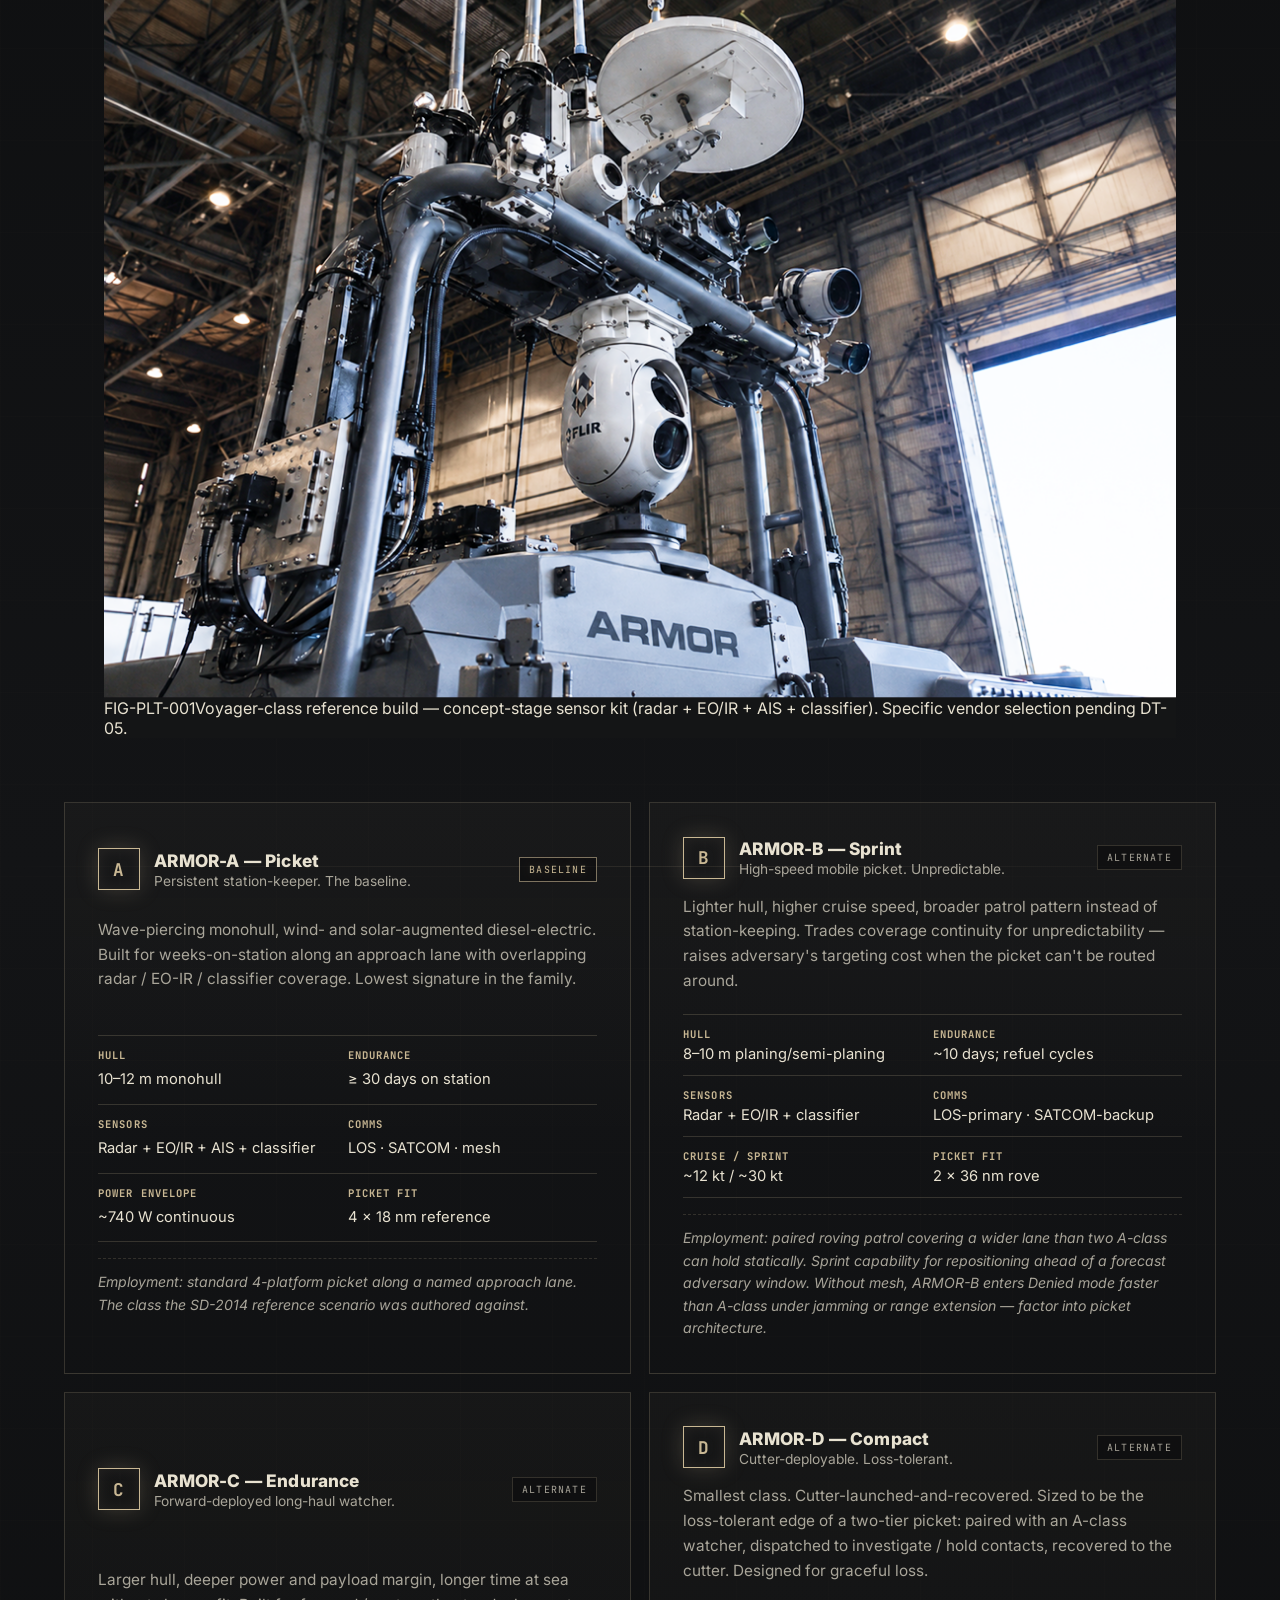
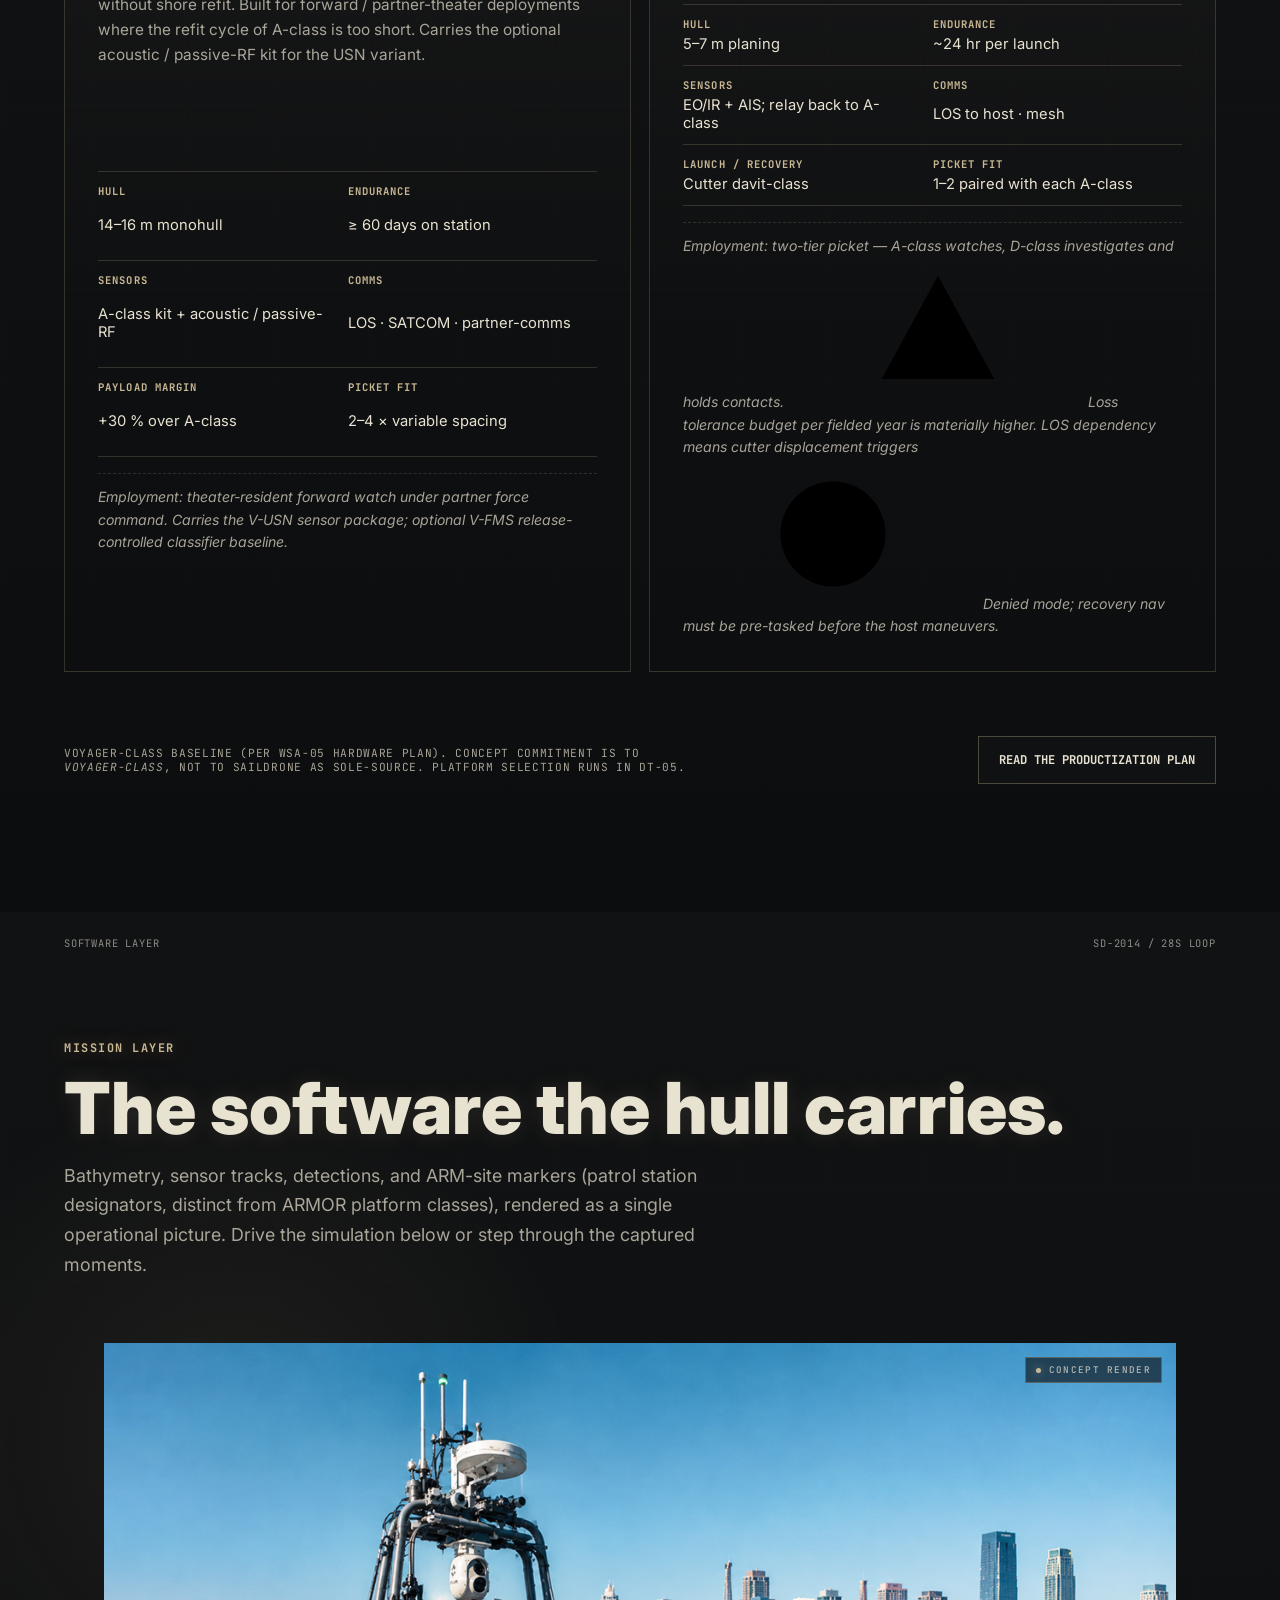
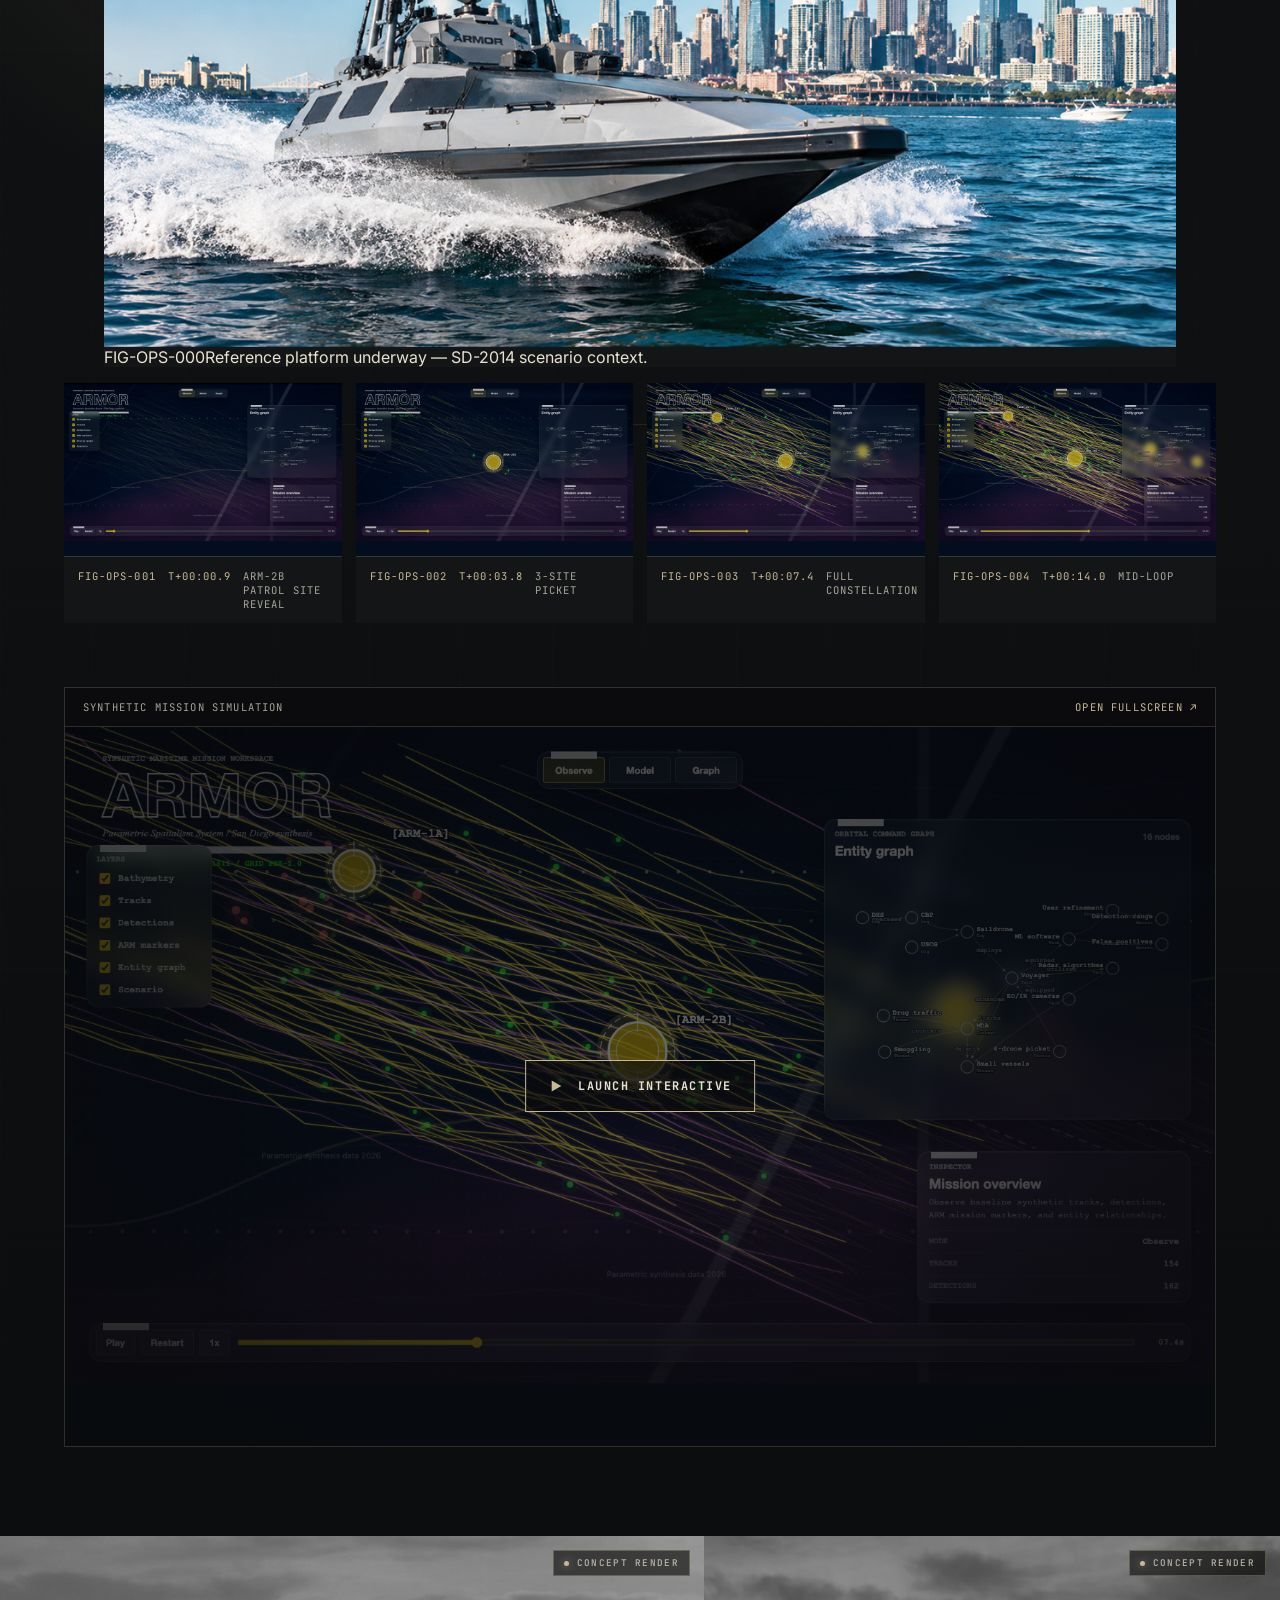
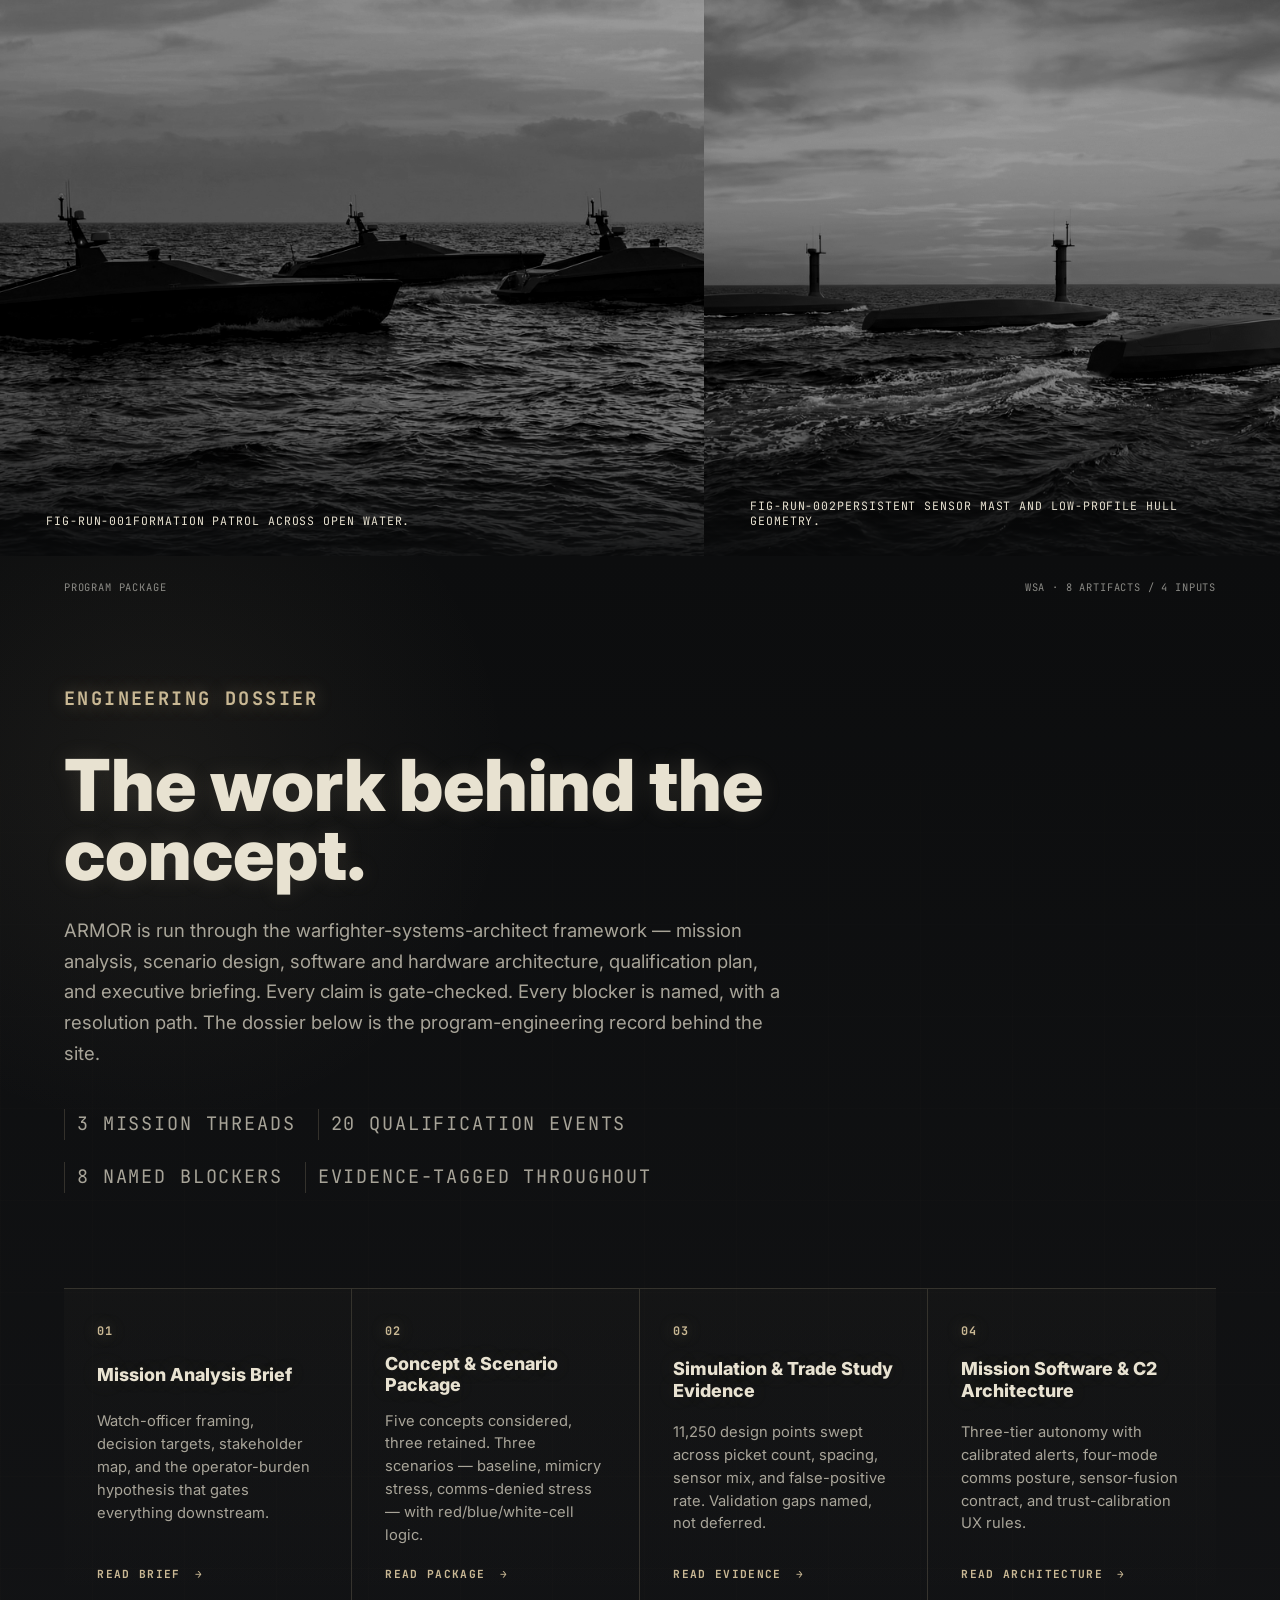
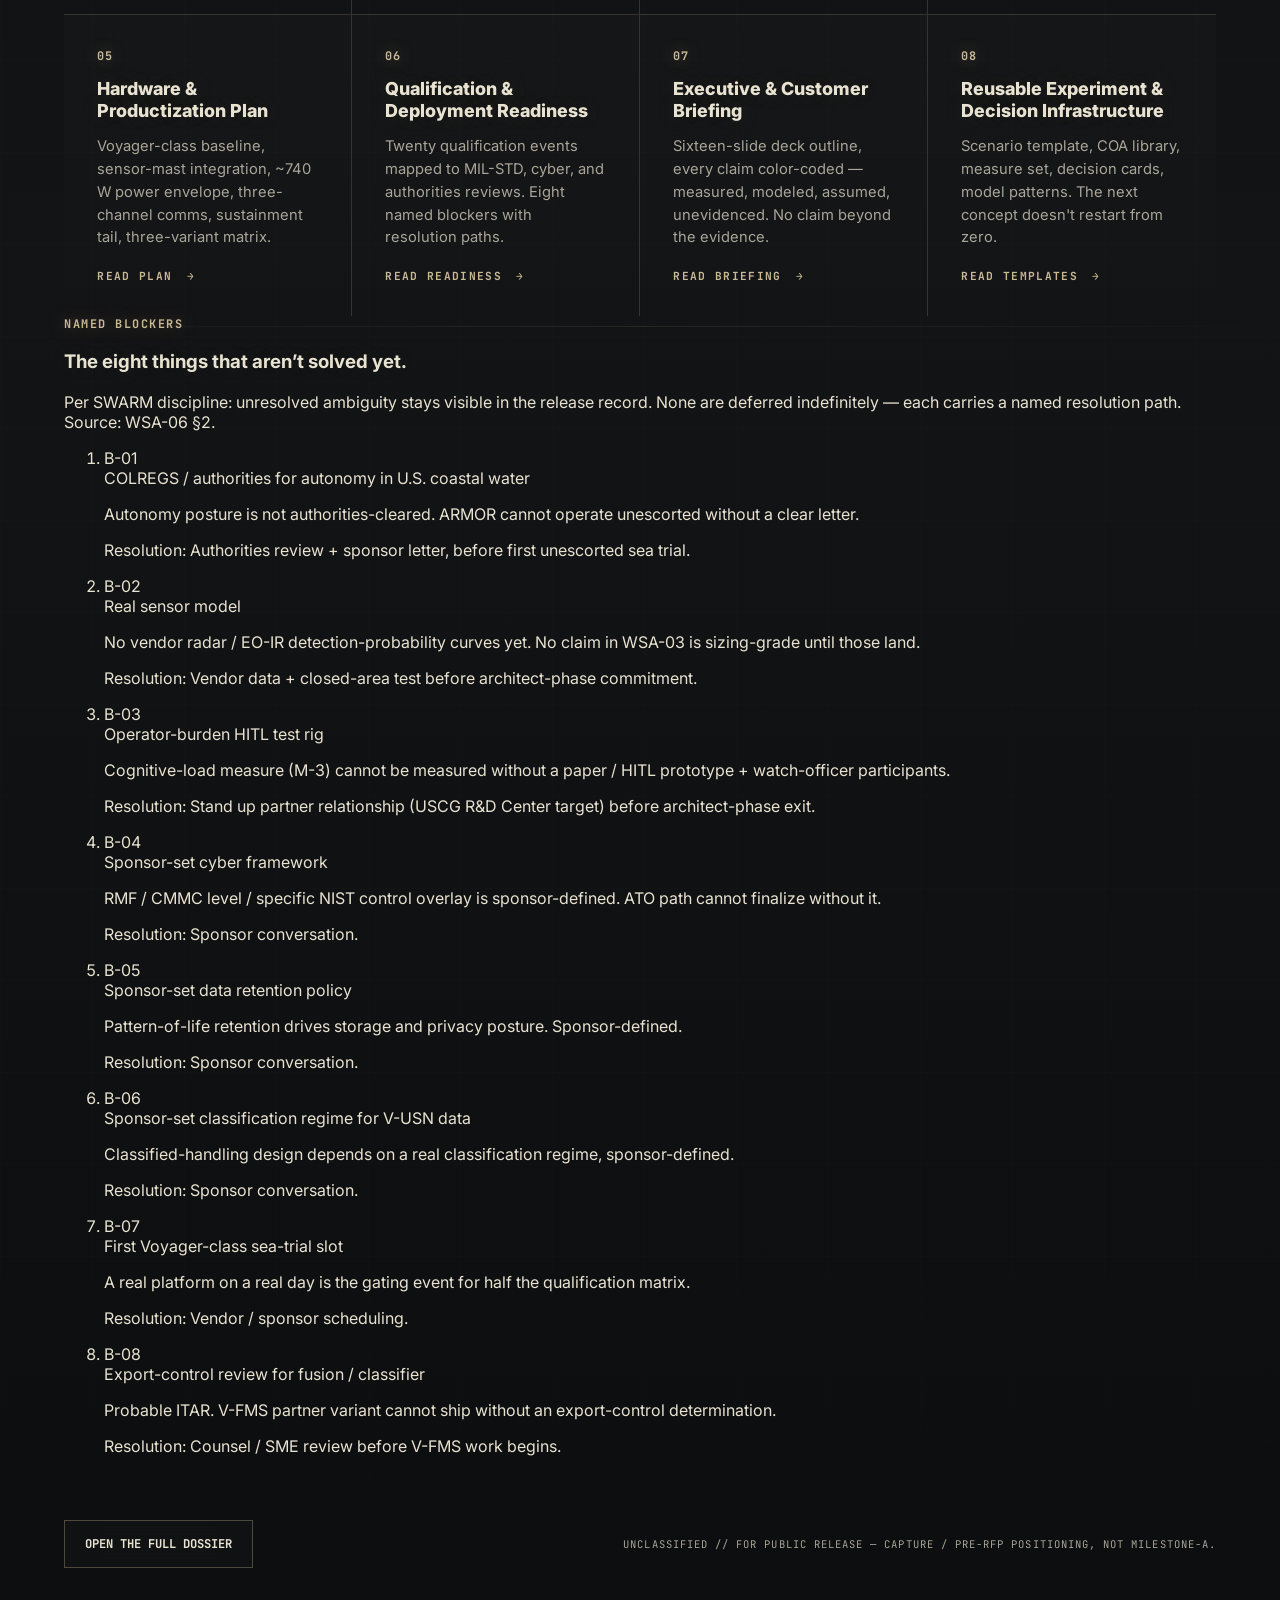
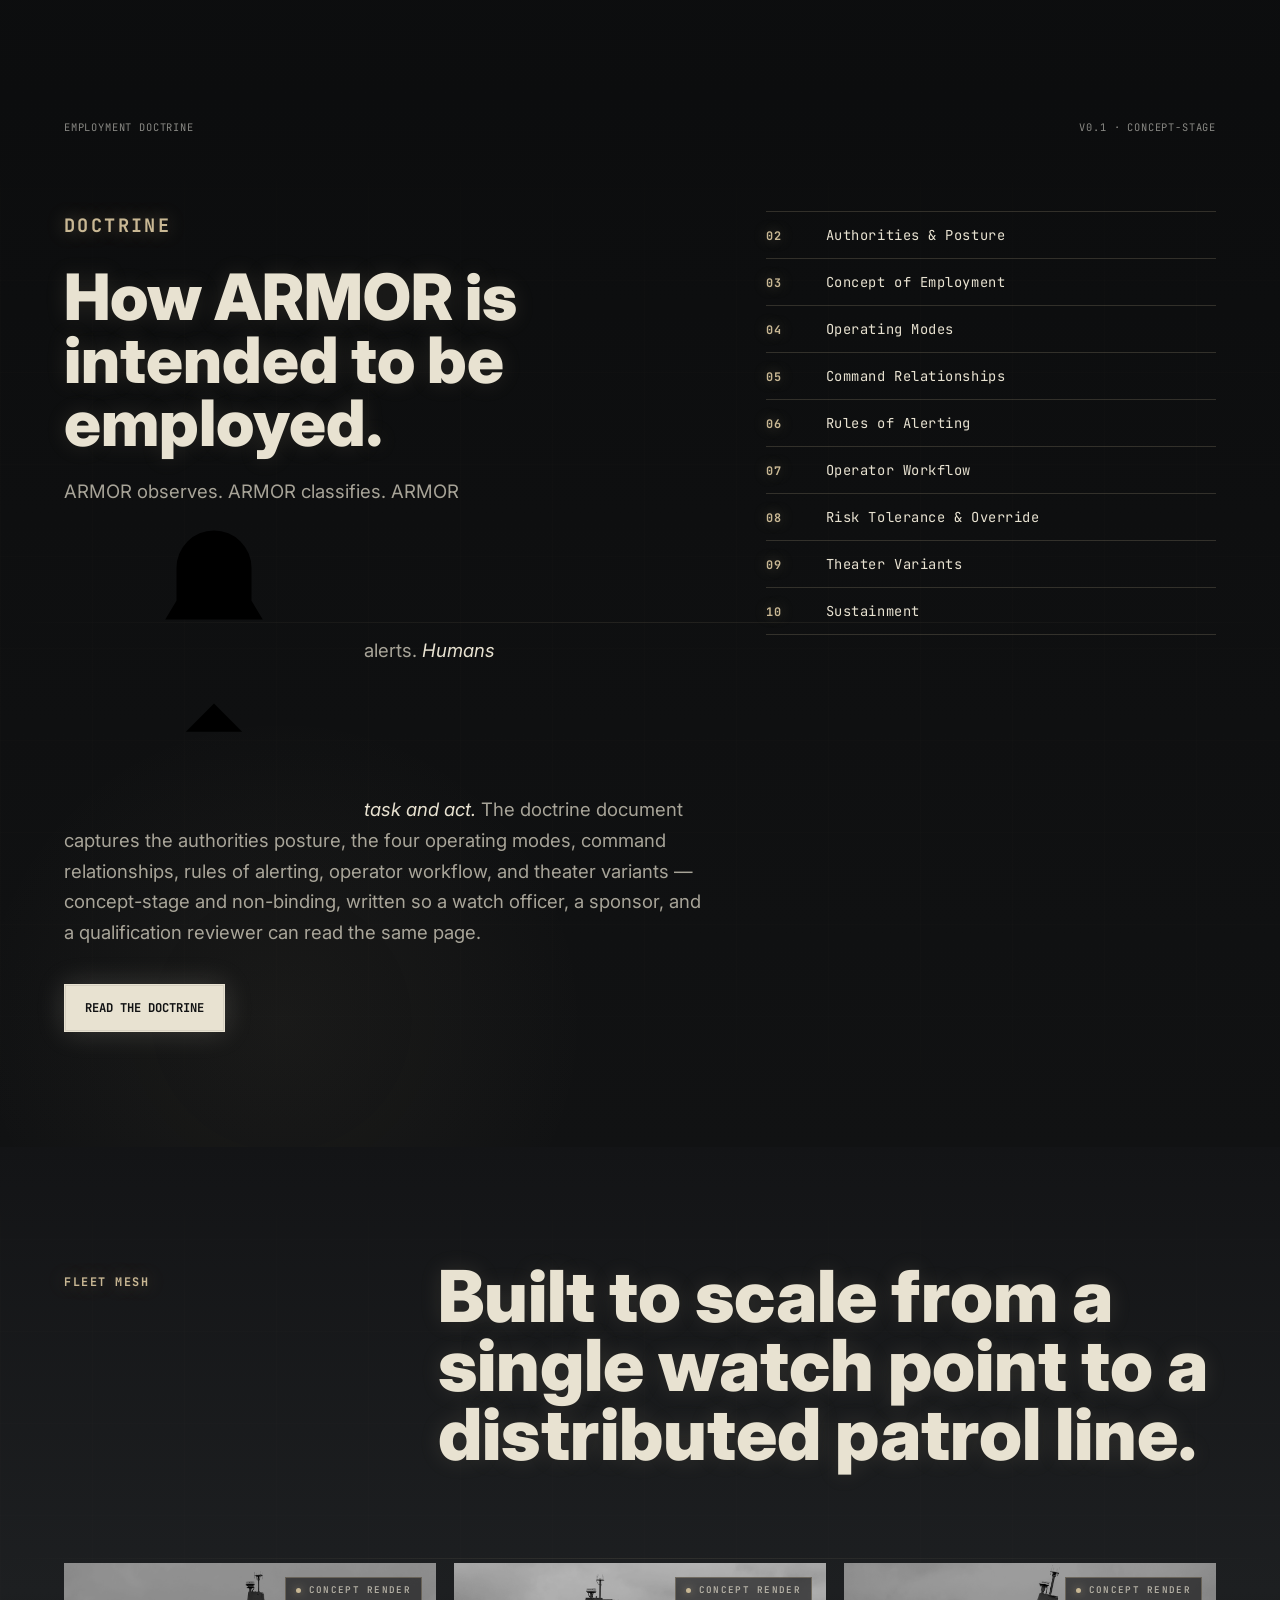
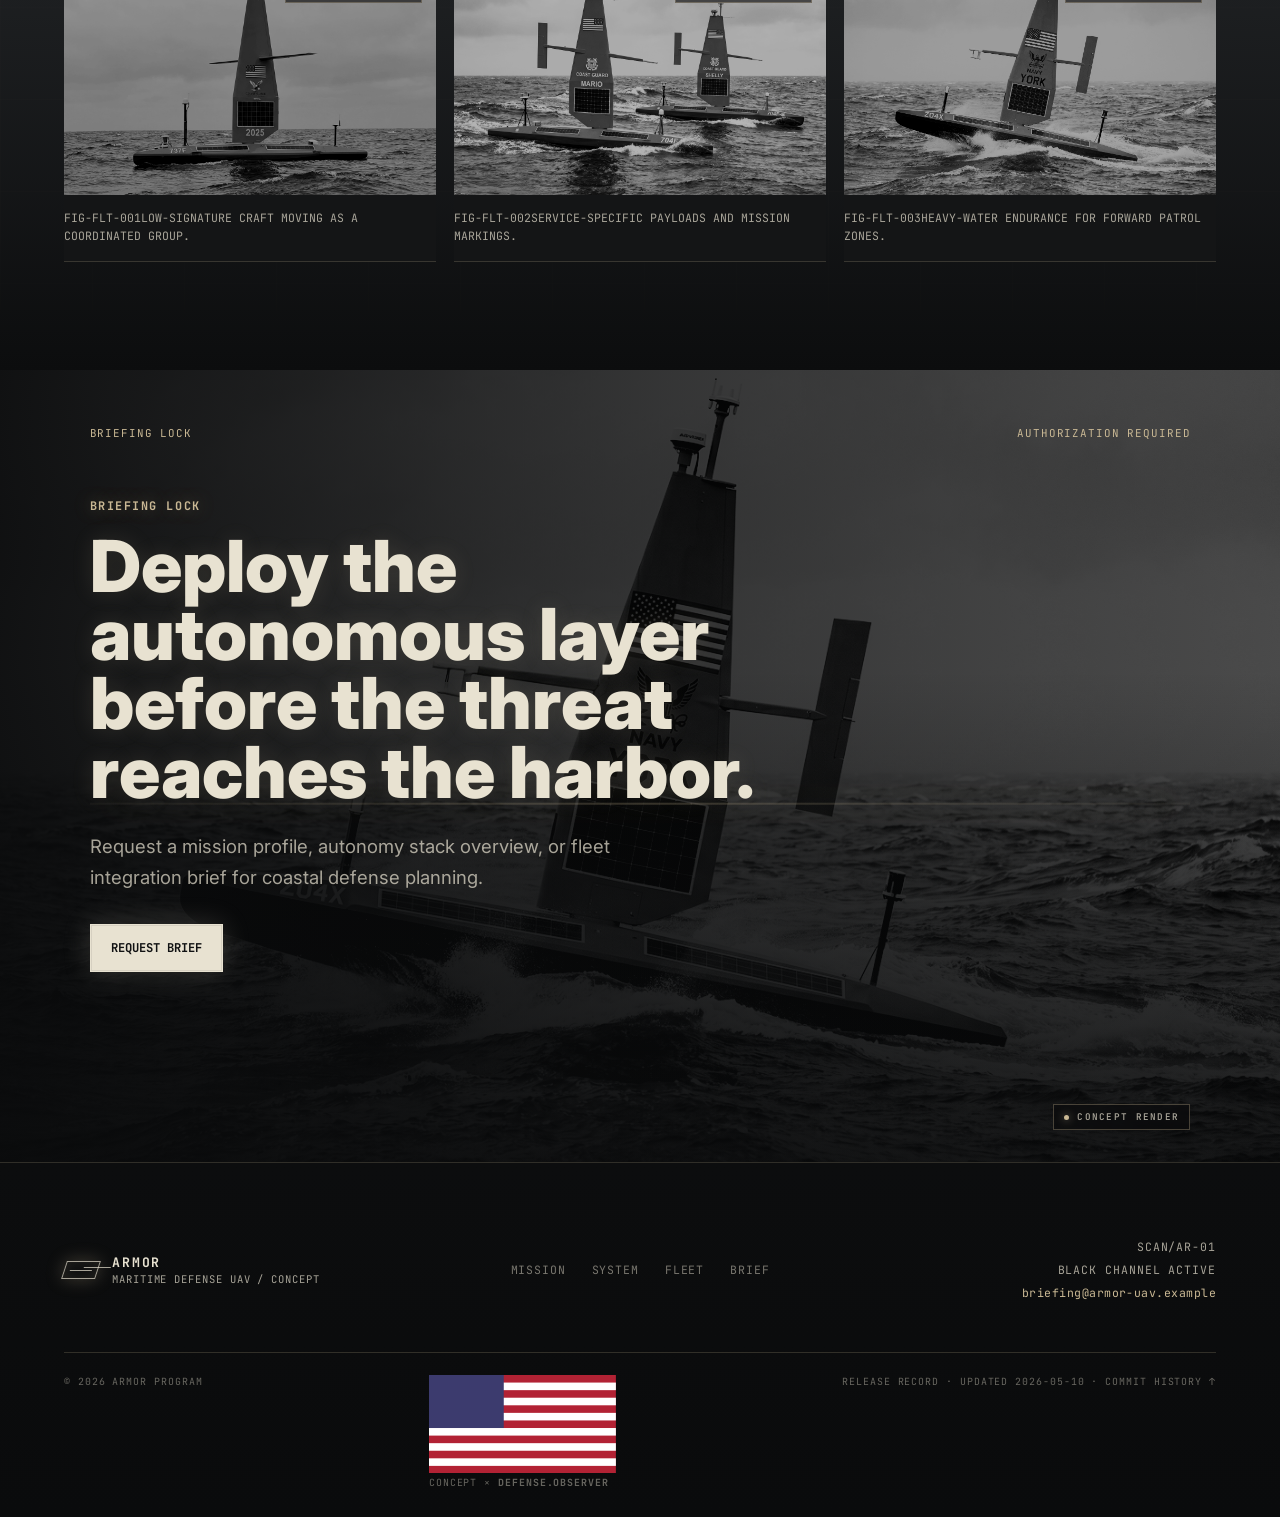
==== commit fe0a9a0f: "Footer: replace concept-study line with 'Concept x DEFENSE.OBSERVER' + US flag - Replace 'Classified" ====
--- a/index.html
+++ b/index.html
@@ -775,7 +775,19 @@
       </div>
       <div class="footer-base">
         <span>&copy; 2026 ARMOR Program</span>
-        <span>Classified vessel anatomy &mdash; concept study</span>
+        <span class="footer-attribution">
+          <svg class="footer-flag" viewBox="0 0 19 10" role="img" aria-label="United States">
+            <rect width="19" height="10" fill="#b22234"/>
+            <rect y="0.77" width="19" height="0.77" fill="#fff"/>
+            <rect y="2.31" width="19" height="0.77" fill="#fff"/>
+            <rect y="3.85" width="19" height="0.77" fill="#fff"/>
+            <rect y="5.39" width="19" height="0.77" fill="#fff"/>
+            <rect y="6.93" width="19" height="0.77" fill="#fff"/>
+            <rect y="8.47" width="19" height="0.77" fill="#fff"/>
+            <rect width="7.6" height="5.39" fill="#3c3b6e"/>
+          </svg>
+          Concept &times; <strong>DEFENSE.OBSERVER</strong>
+        </span>
         <span class="footer-release">Release record &middot; updated 2026-05-10 &middot; <a href="https://github.com/augustave/armor/commits/main" target="_blank" rel="noopener">commit history &uarr;</a></span>
       </div>
     </footer>
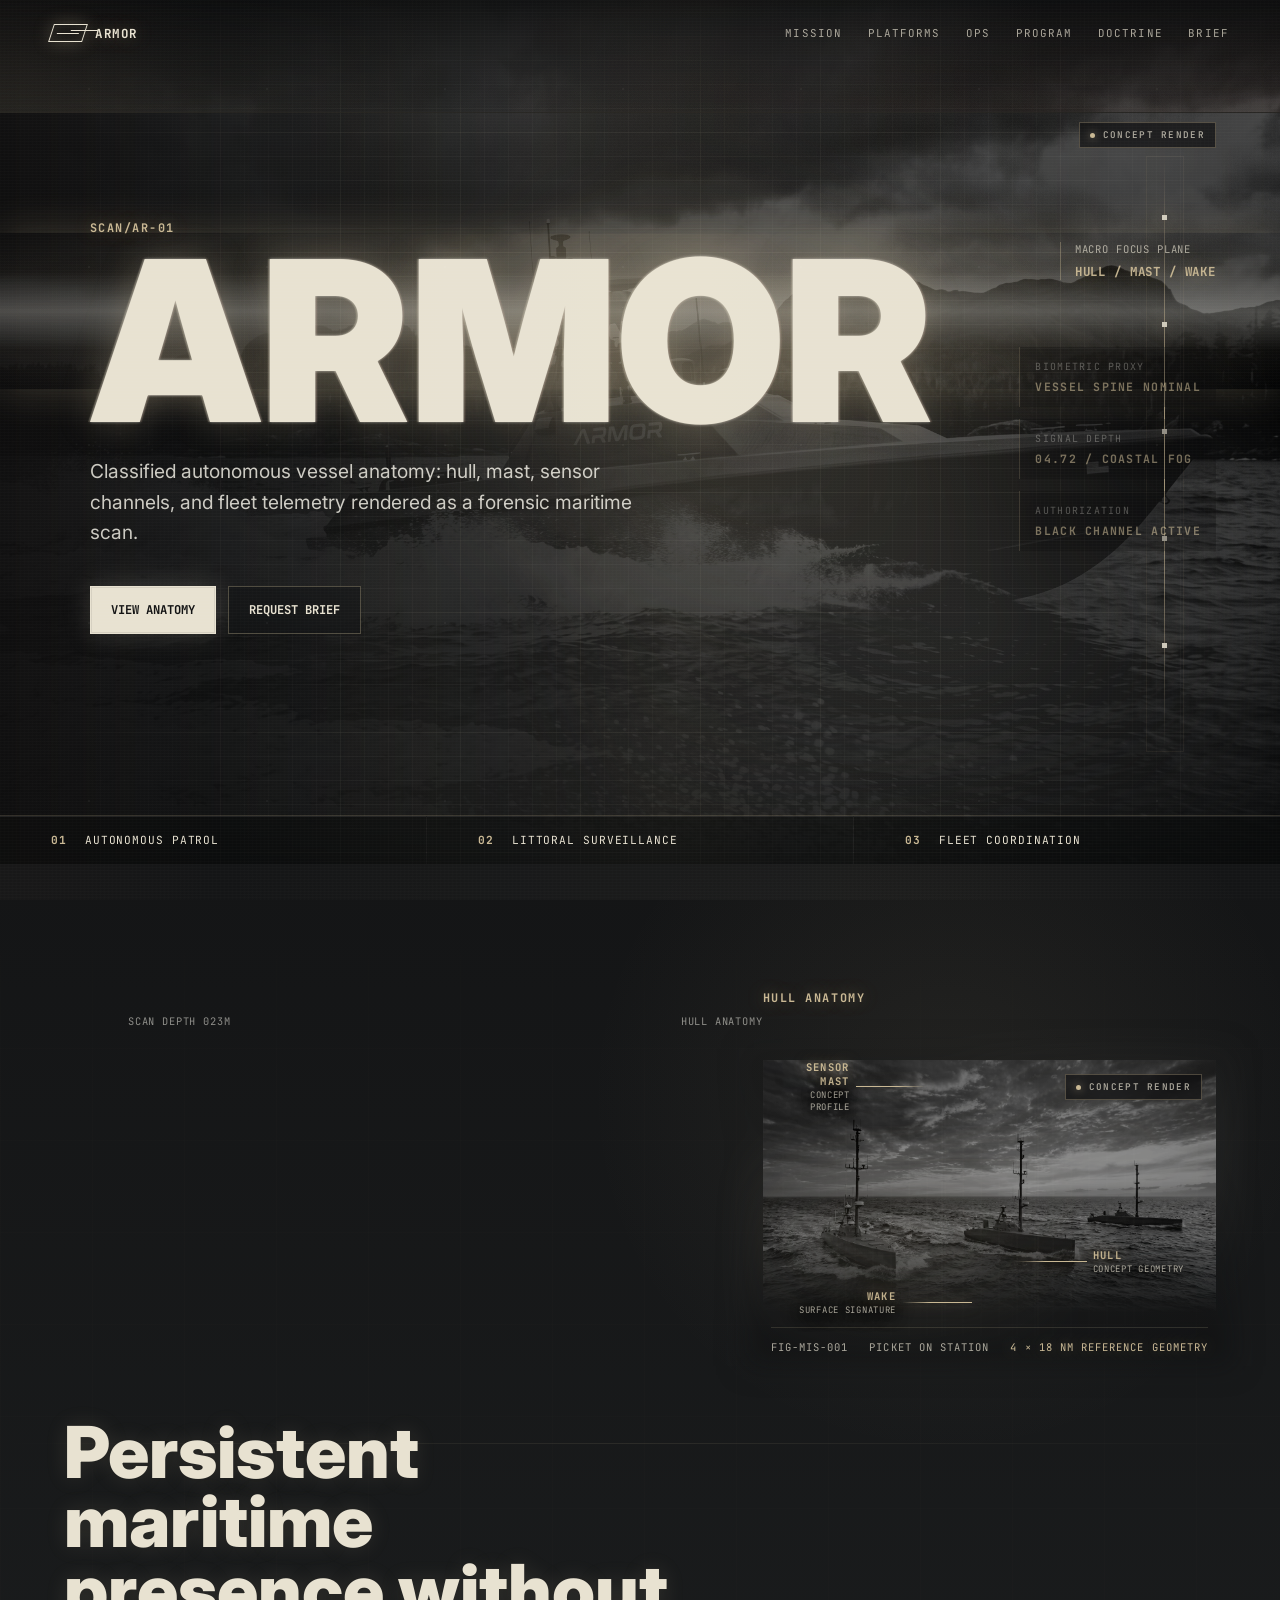
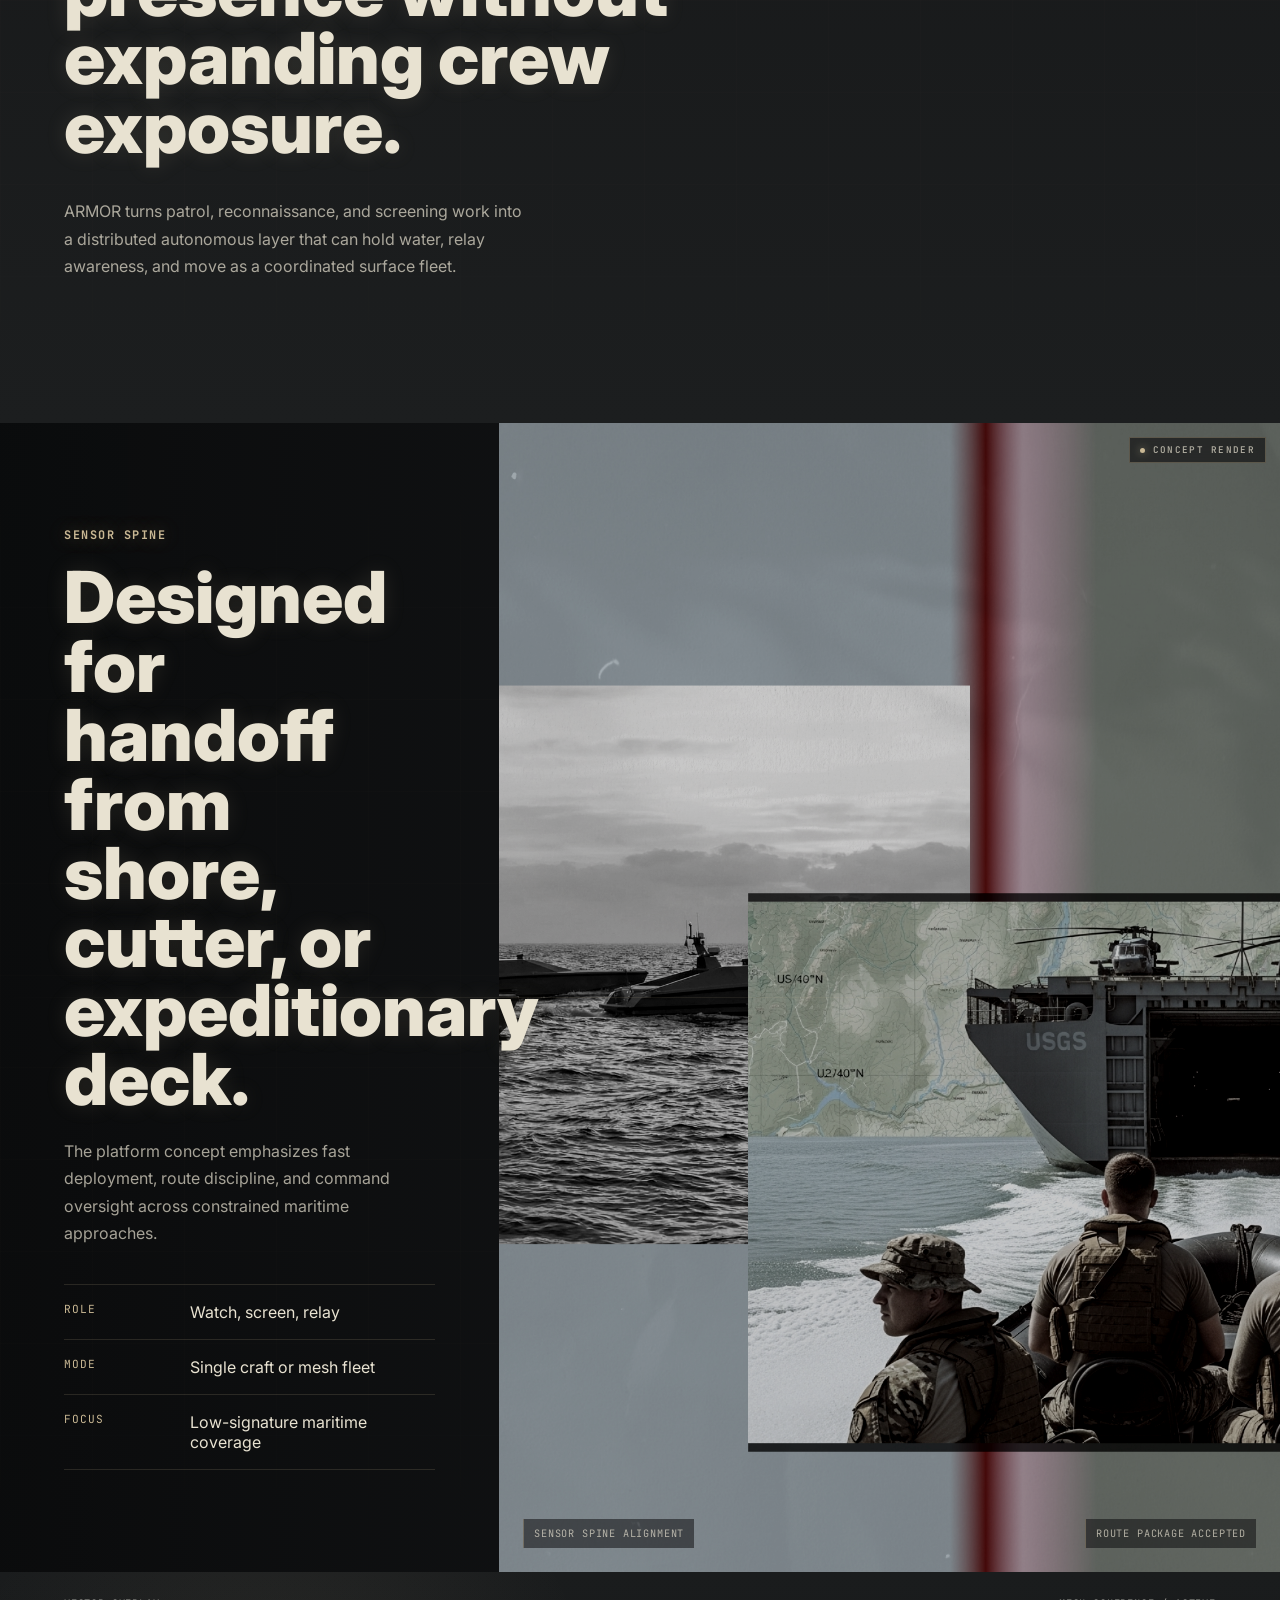
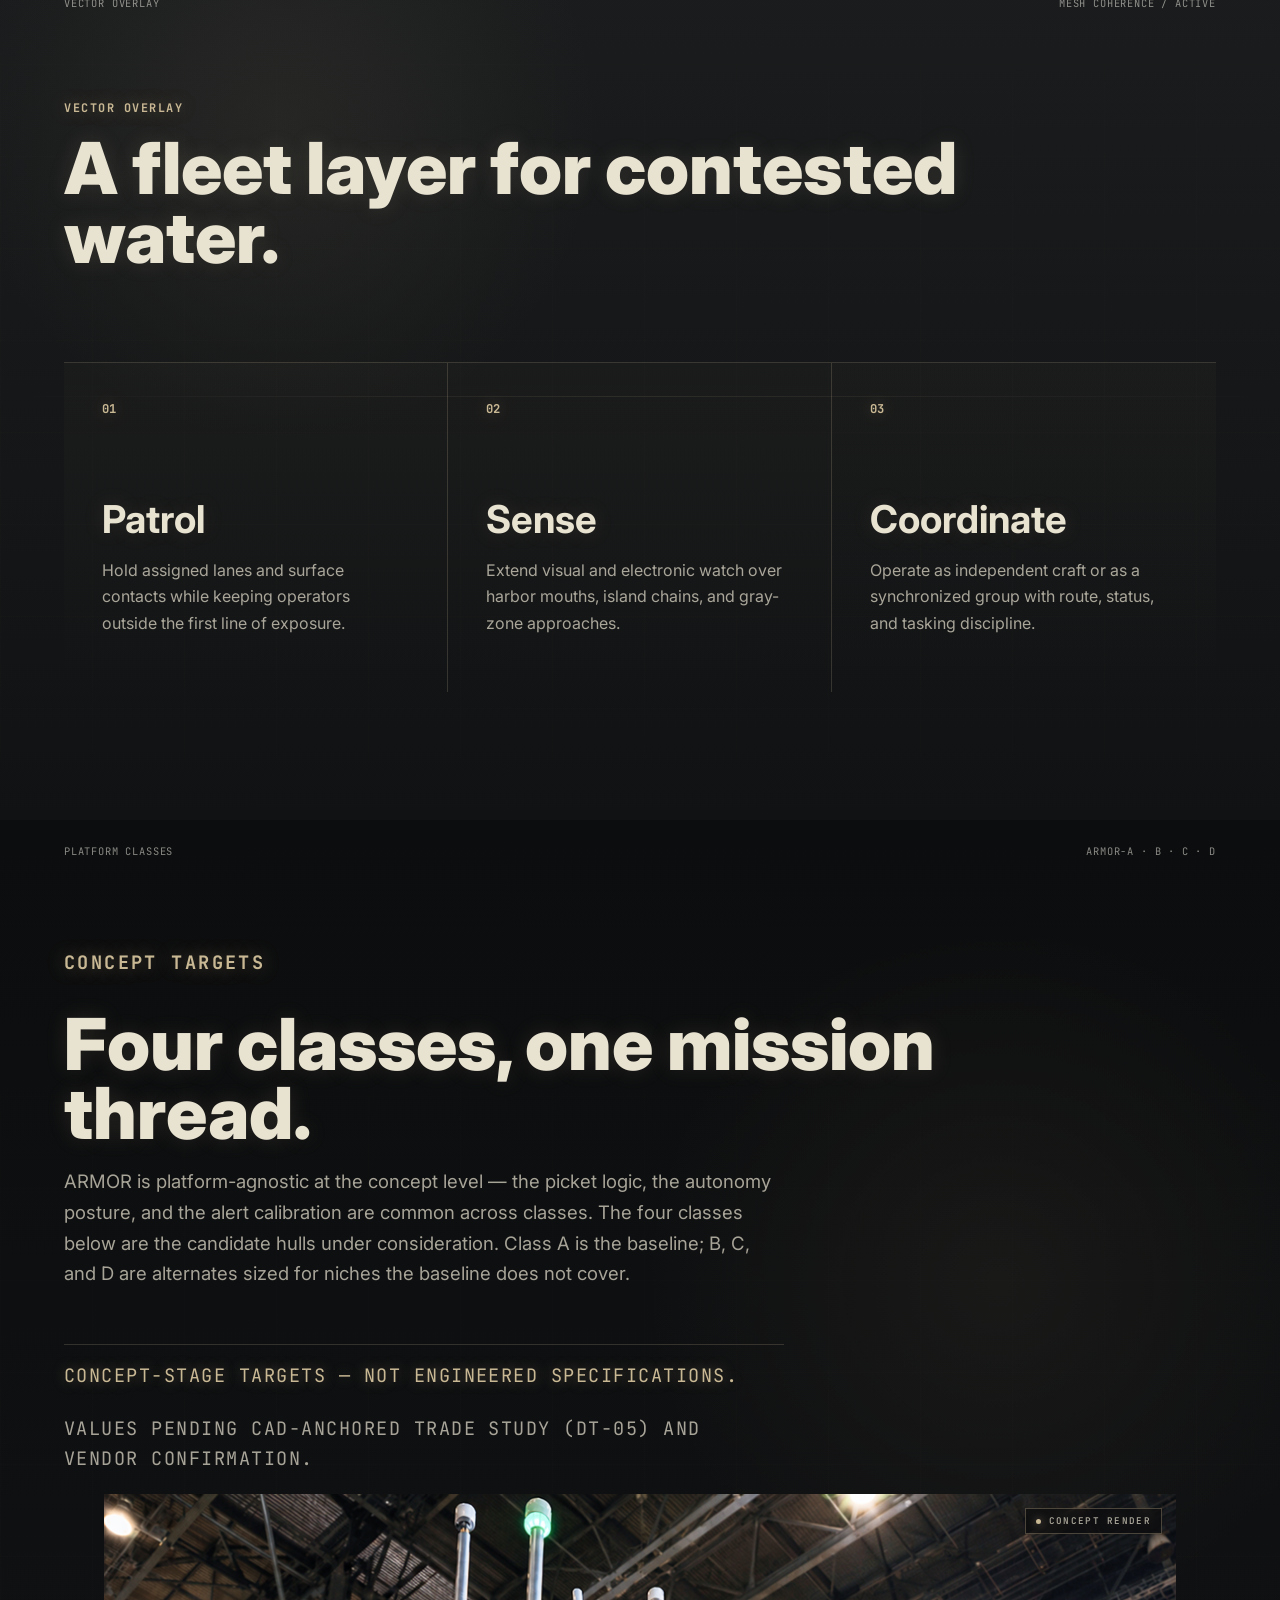
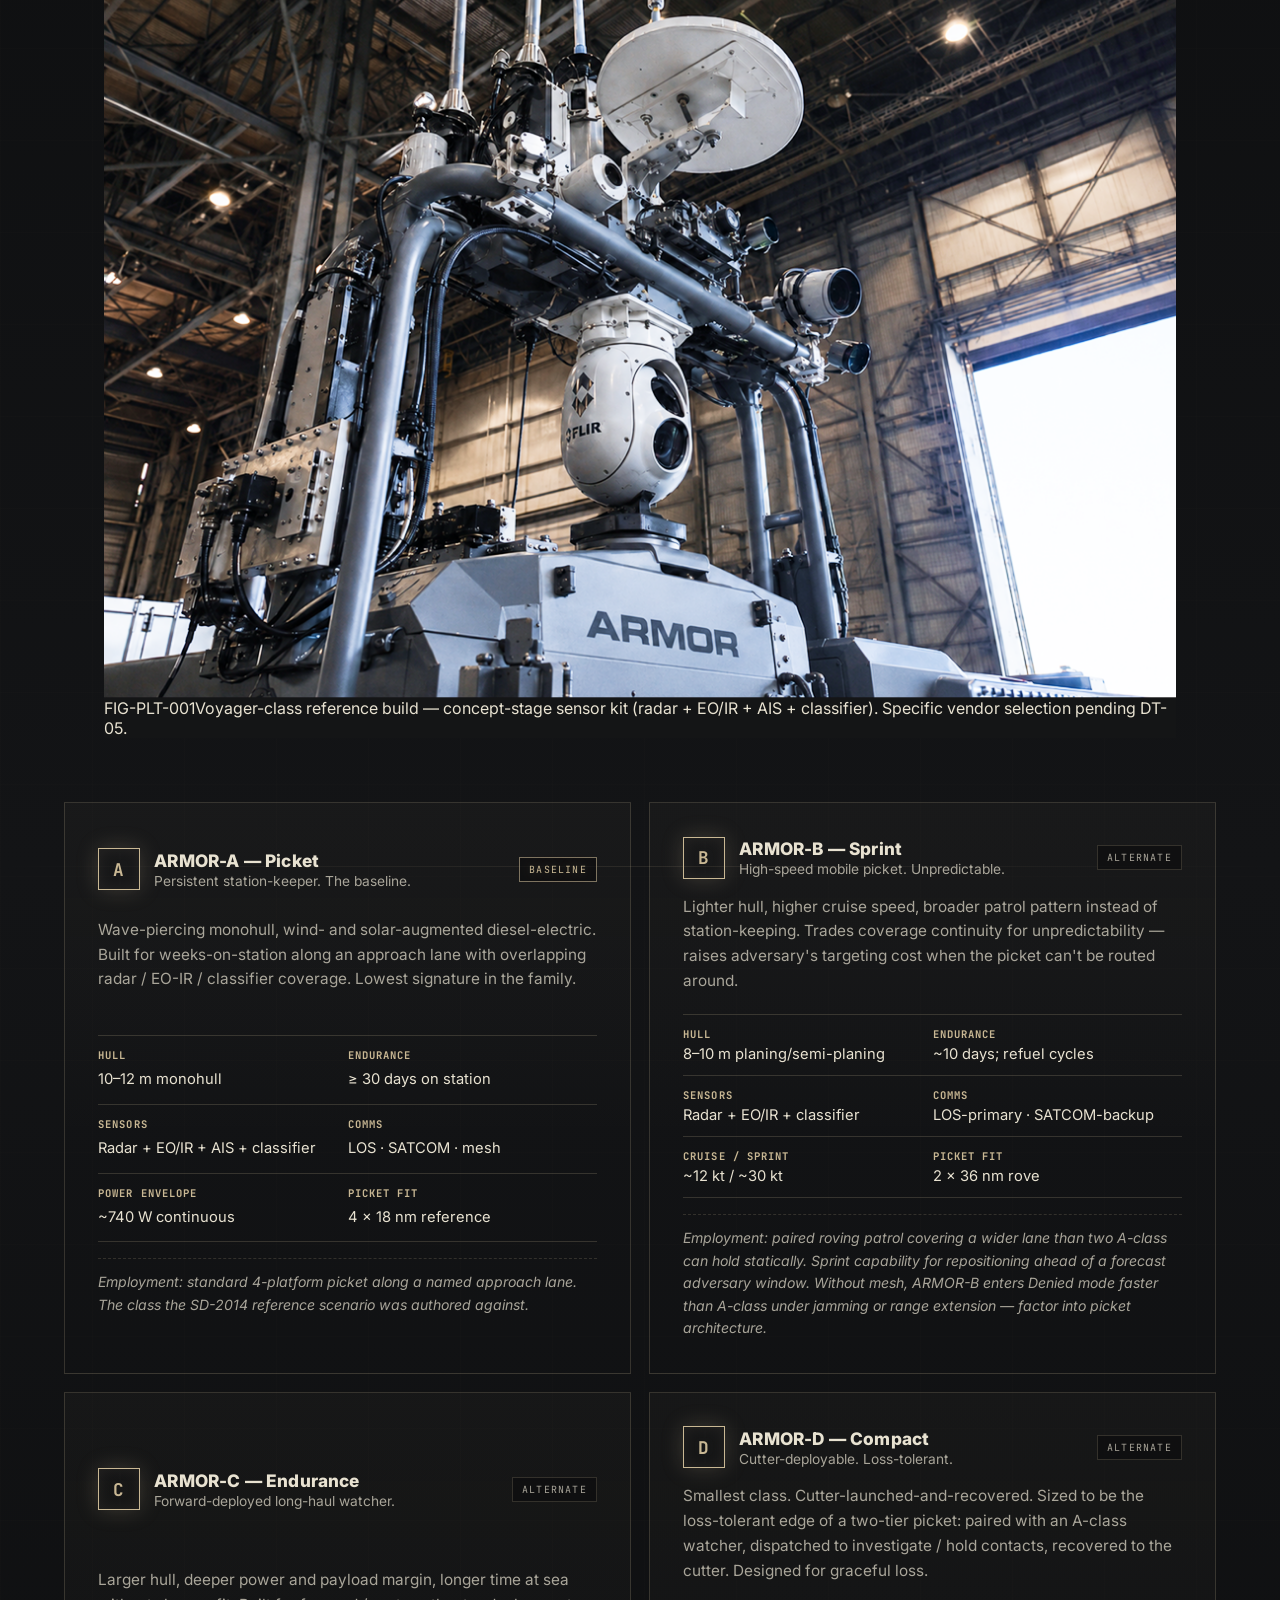
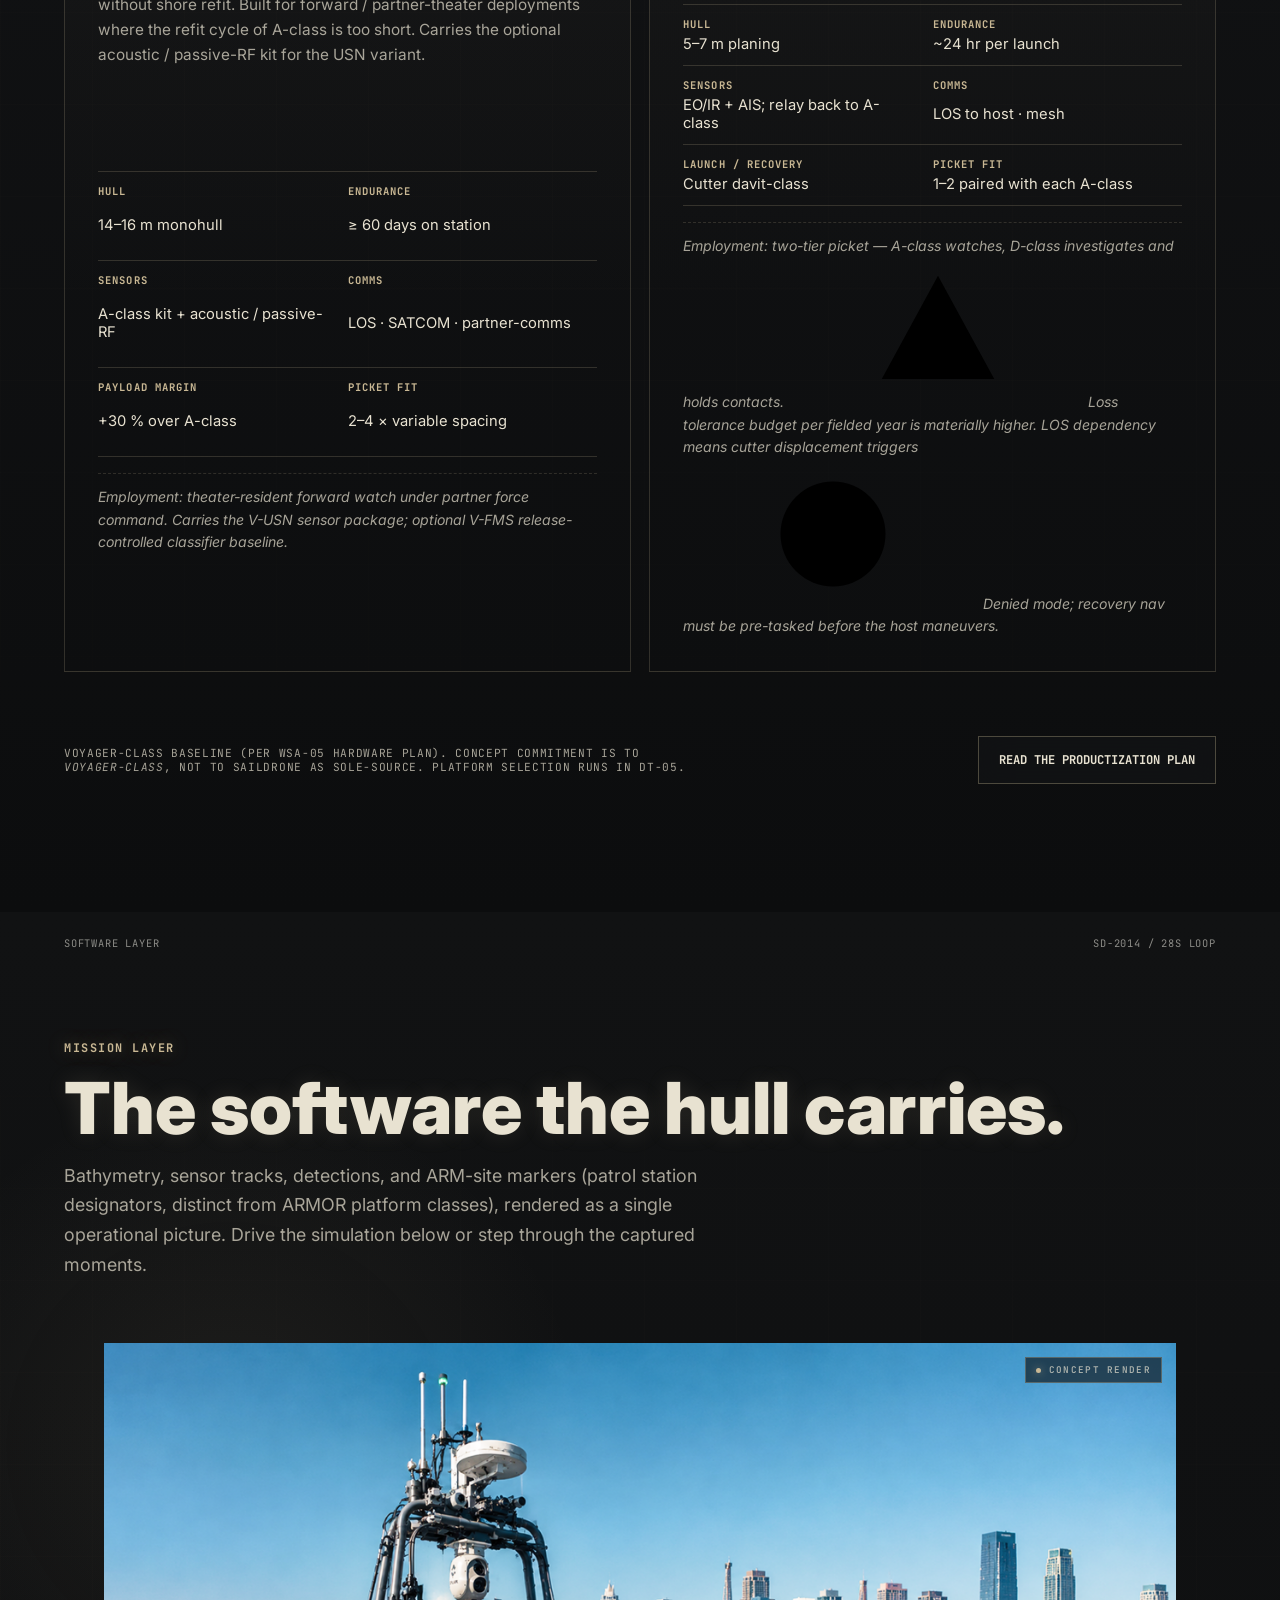
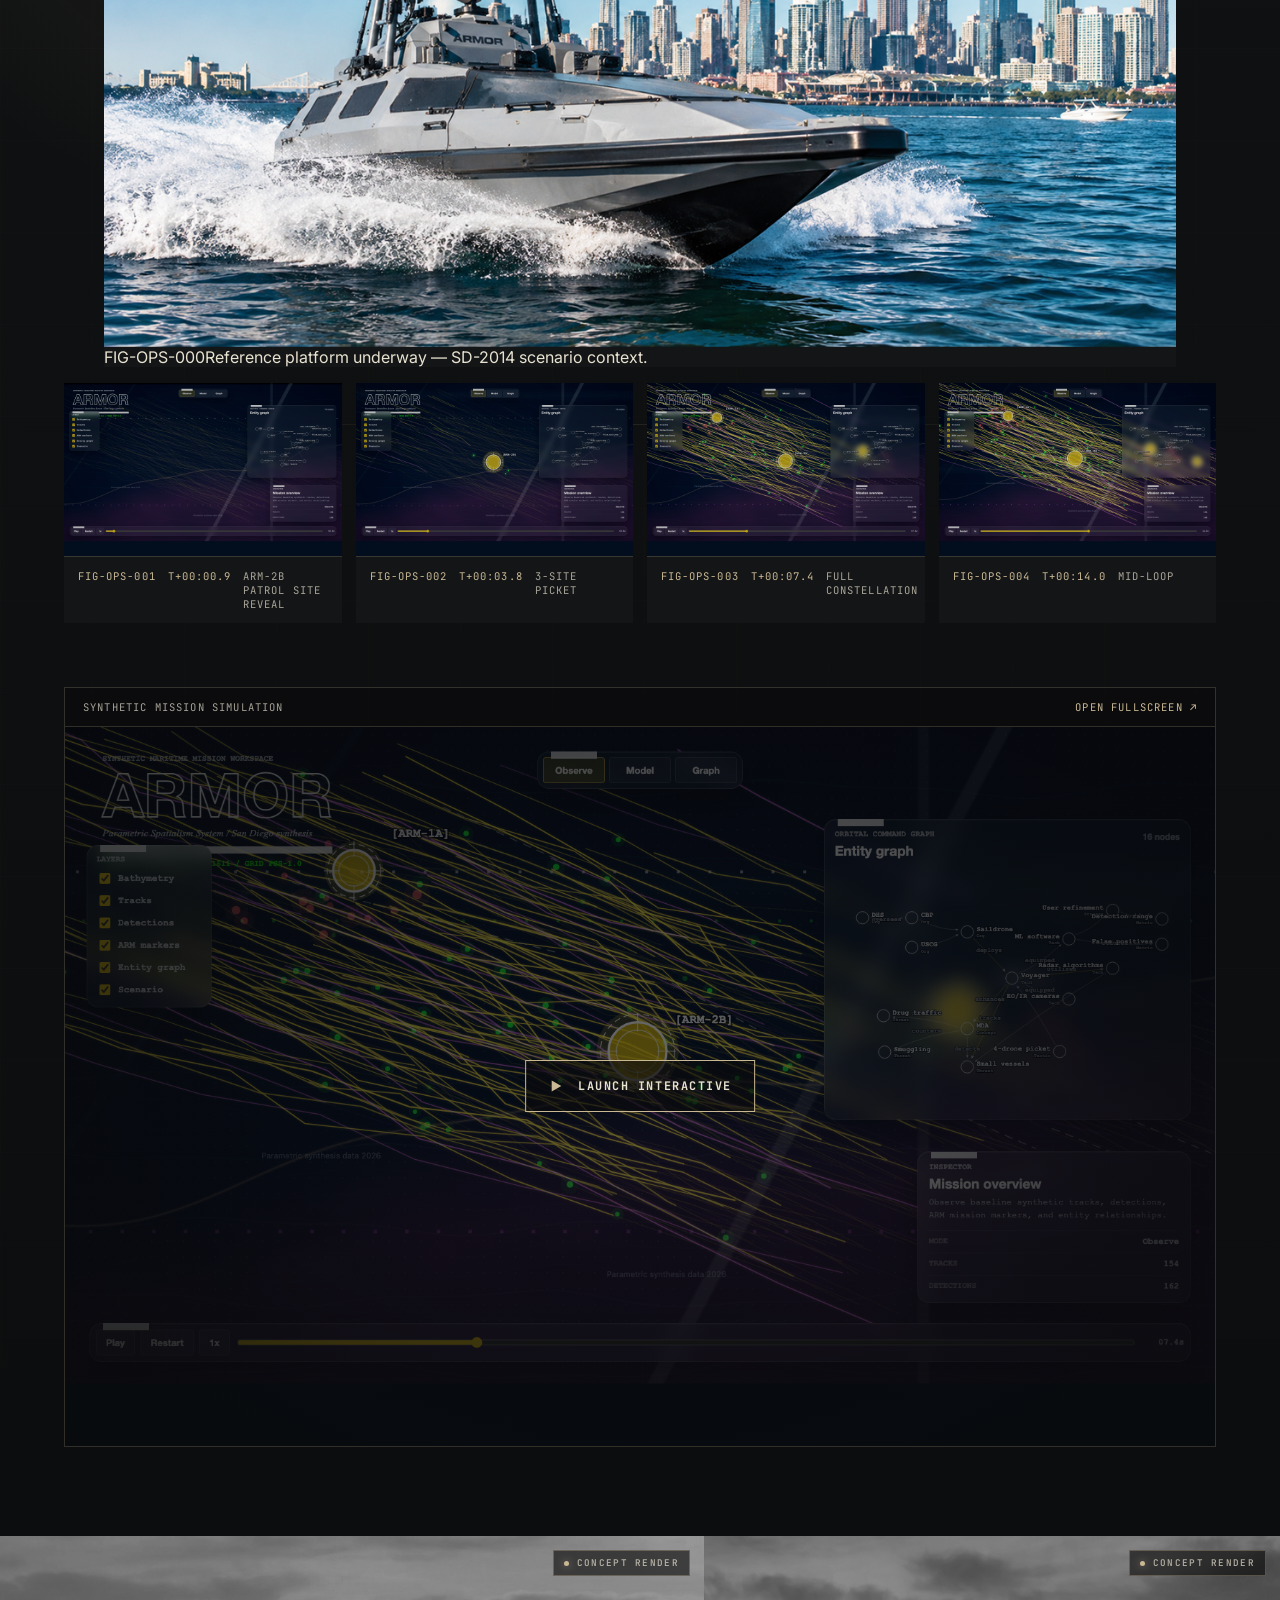
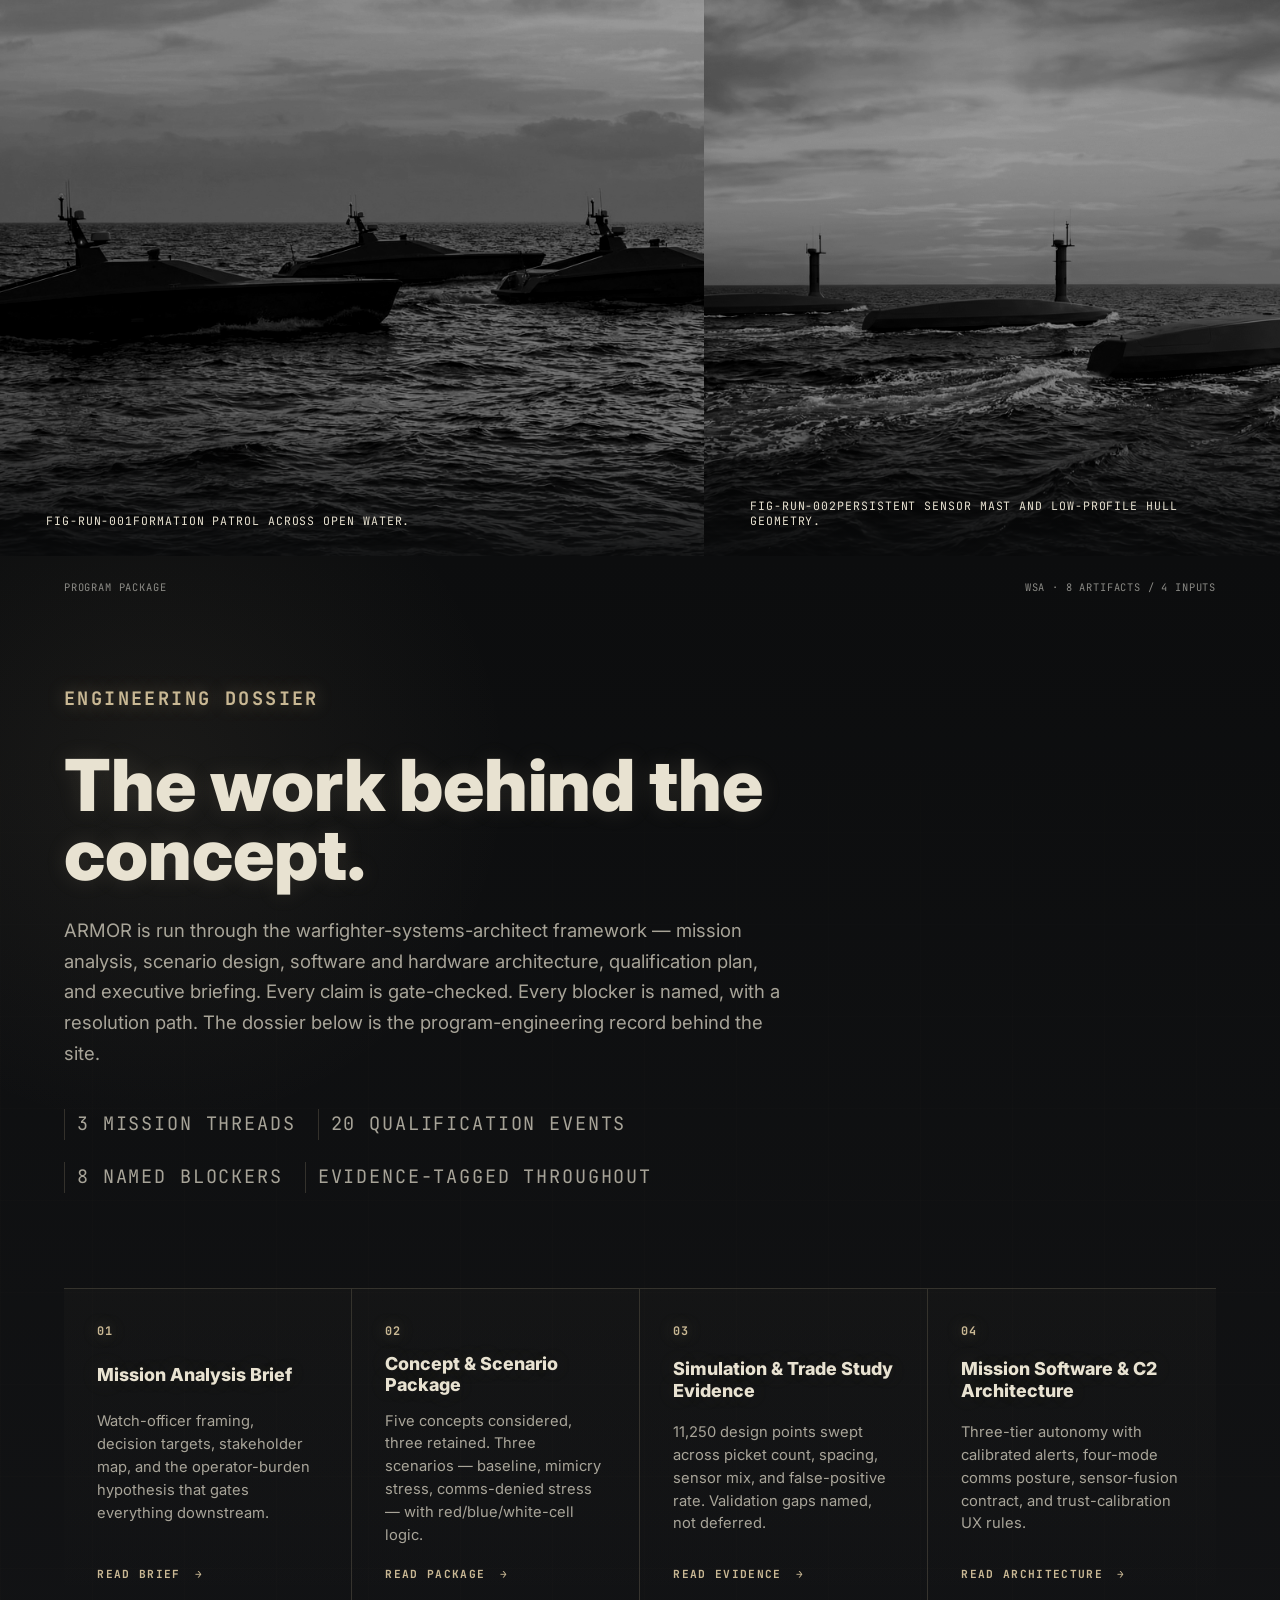
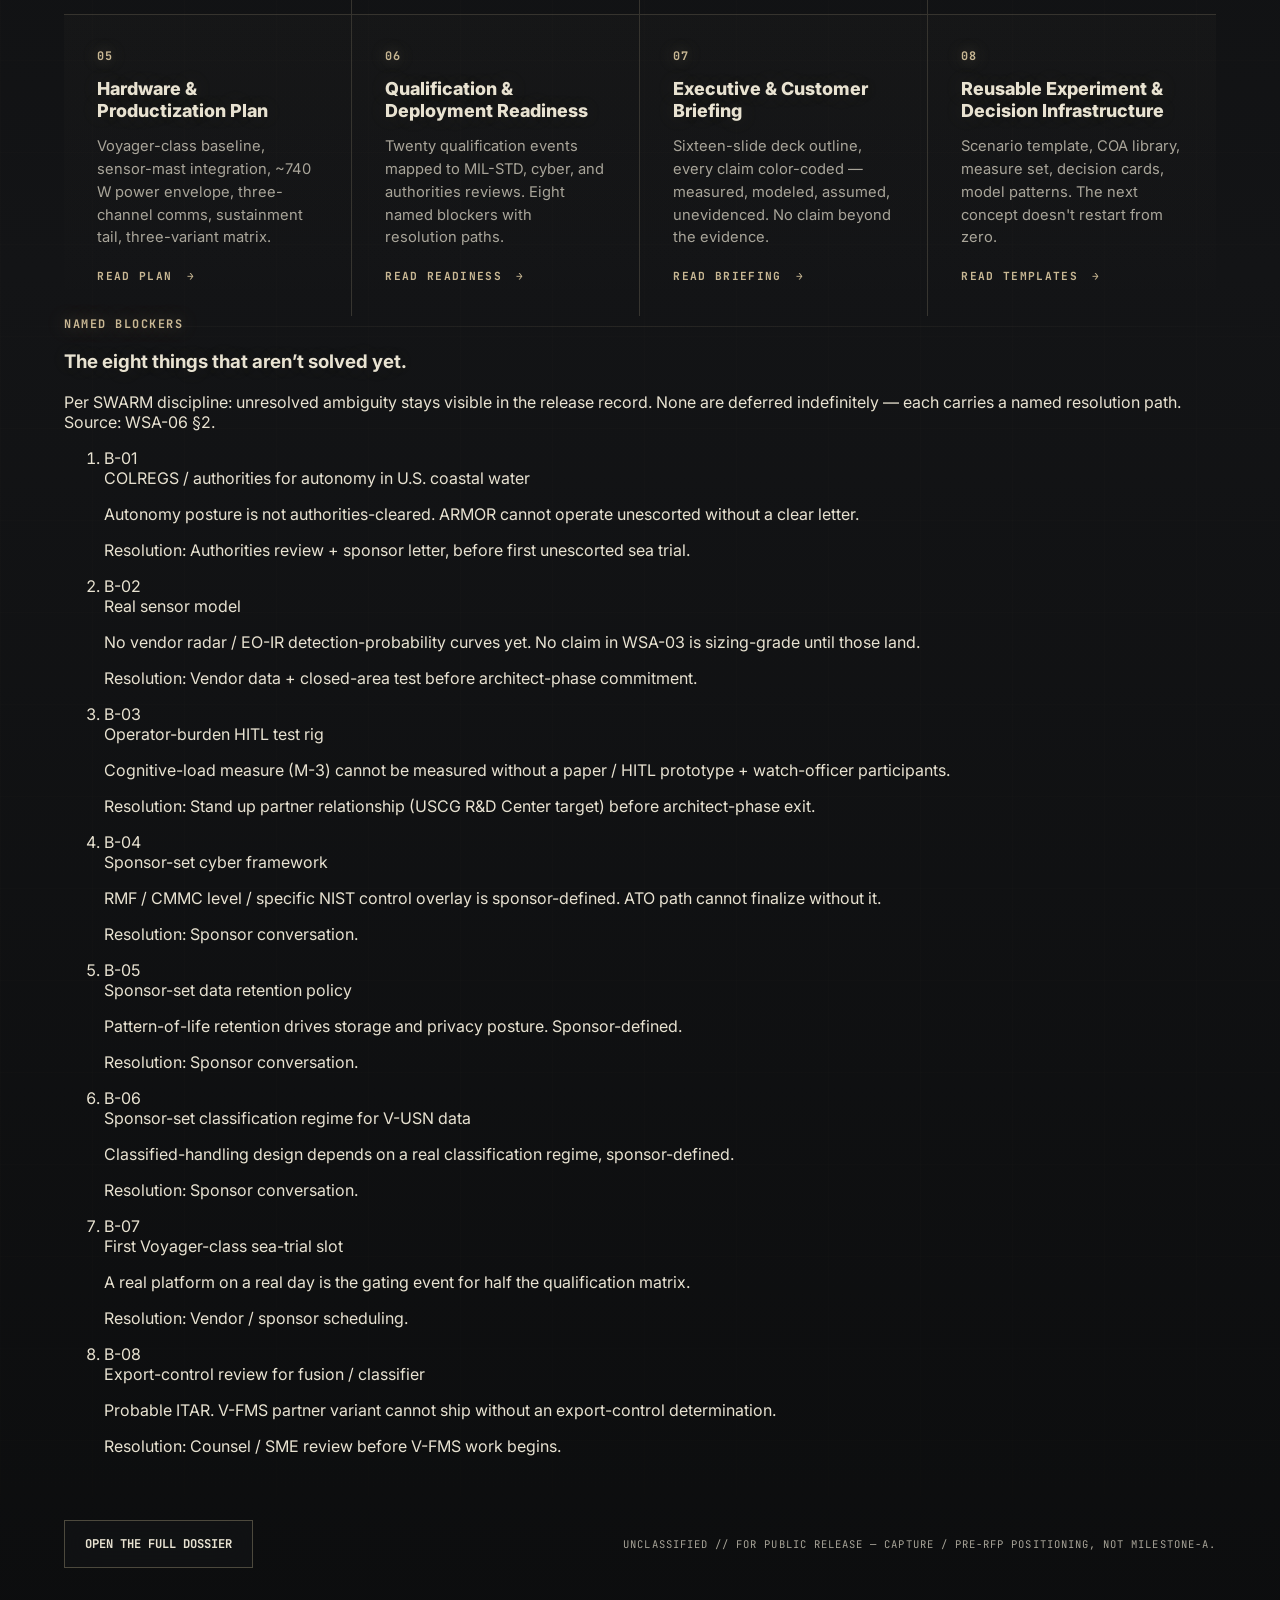
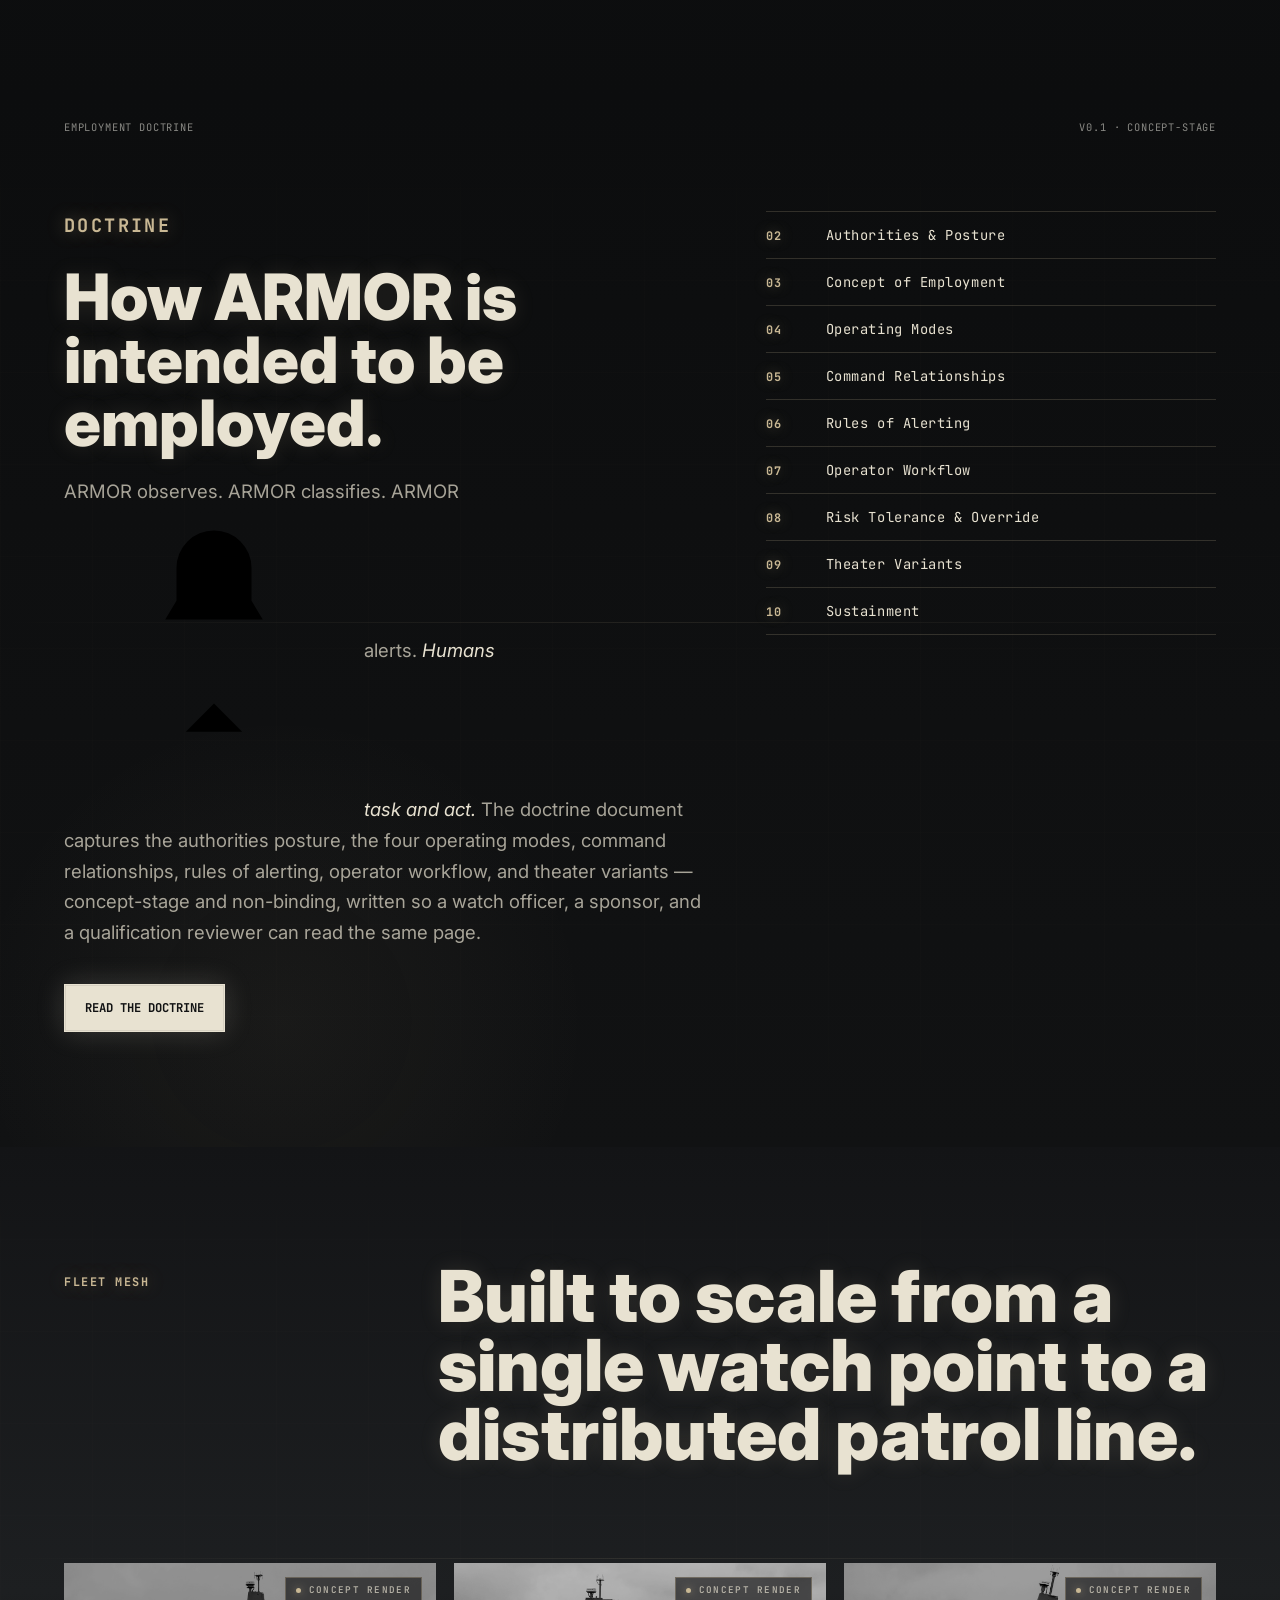
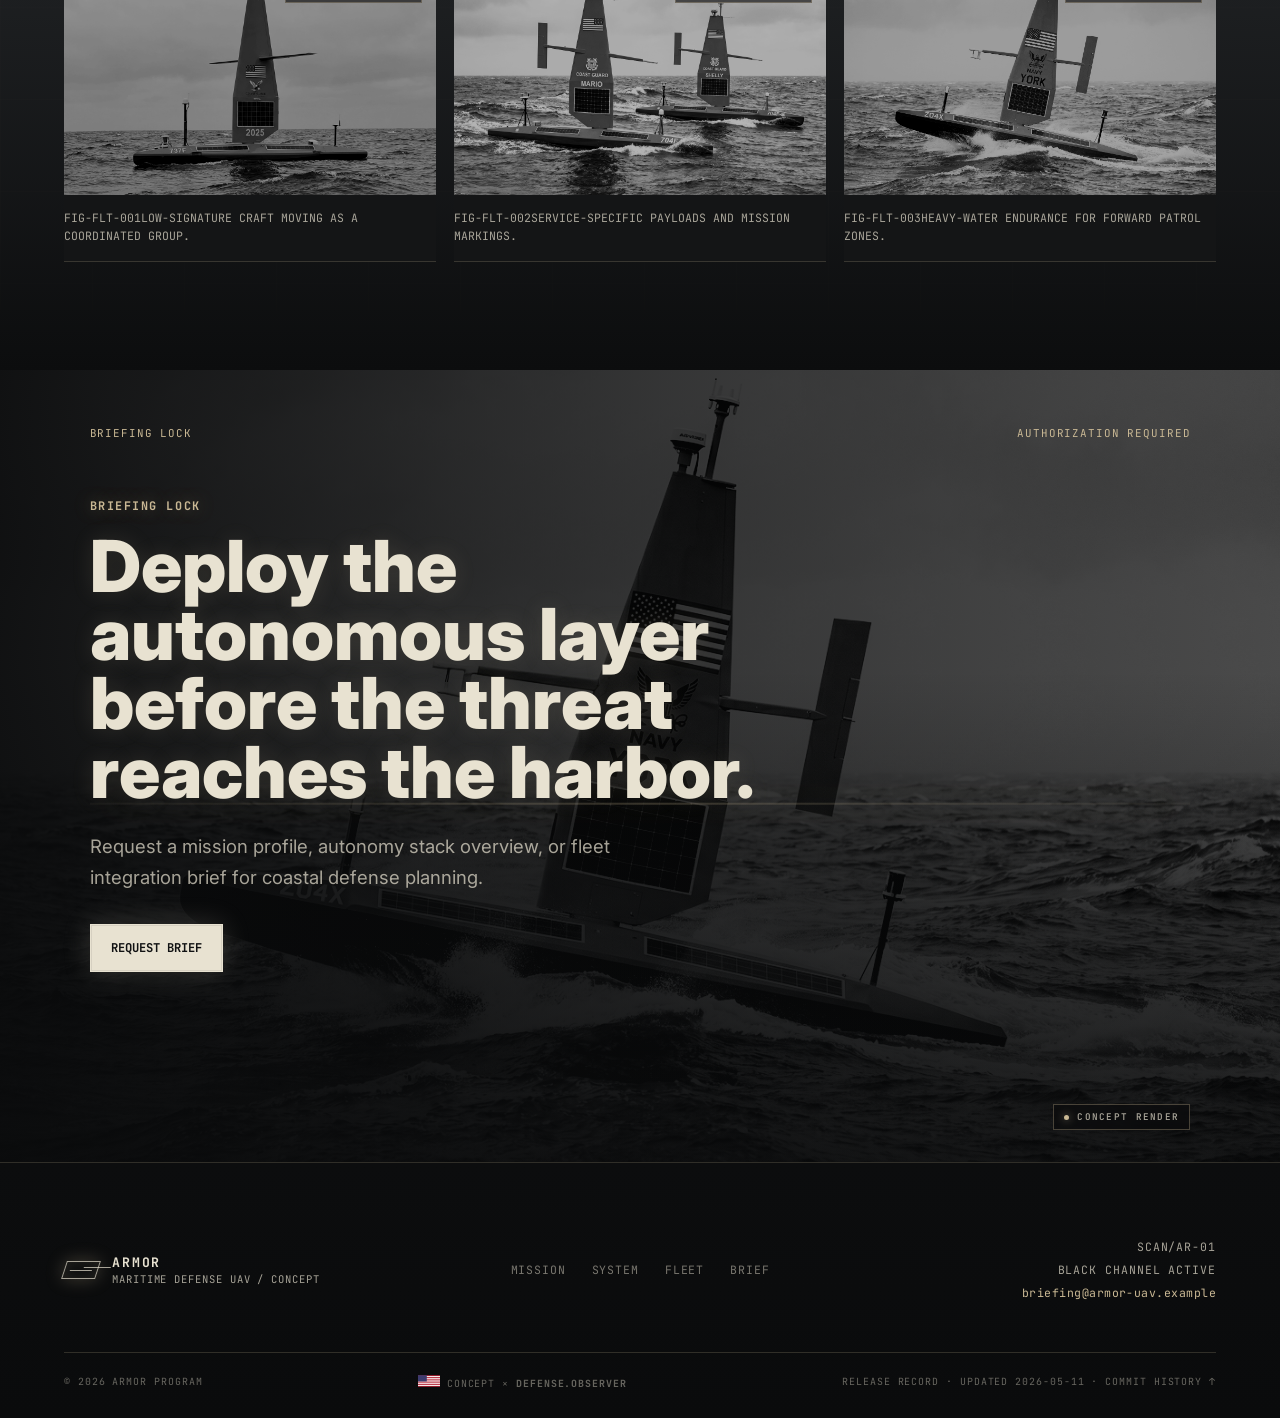
==== commit 9b6053ec: "Fix footer flag rendering at default 300x150 SVG size The flag was rendering huge in some contexts b" ====
--- a/index.html
+++ b/index.html
@@ -776,7 +776,7 @@
       <div class="footer-base">
         <span>&copy; 2026 ARMOR Program</span>
         <span class="footer-attribution">
-          <svg class="footer-flag" viewBox="0 0 19 10" role="img" aria-label="United States">
+          <svg class="footer-flag" width="22" height="12" viewBox="0 0 19 10" role="img" aria-label="United States" preserveAspectRatio="xMidYMid meet">
             <rect width="19" height="10" fill="#b22234"/>
             <rect y="0.77" width="19" height="0.77" fill="#fff"/>
             <rect y="2.31" width="19" height="0.77" fill="#fff"/>
@@ -788,7 +788,7 @@
           </svg>
           Concept &times; <strong>DEFENSE.OBSERVER</strong>
         </span>
-        <span class="footer-release">Release record &middot; updated 2026-05-10 &middot; <a href="https://github.com/augustave/armor/commits/main" target="_blank" rel="noopener">commit history &uarr;</a></span>
+        <span class="footer-release">Release record &middot; updated 2026-05-11 &middot; <a href="https://github.com/augustave/armor/commits/main" target="_blank" rel="noopener">commit history &uarr;</a></span>
       </div>
     </footer>
 
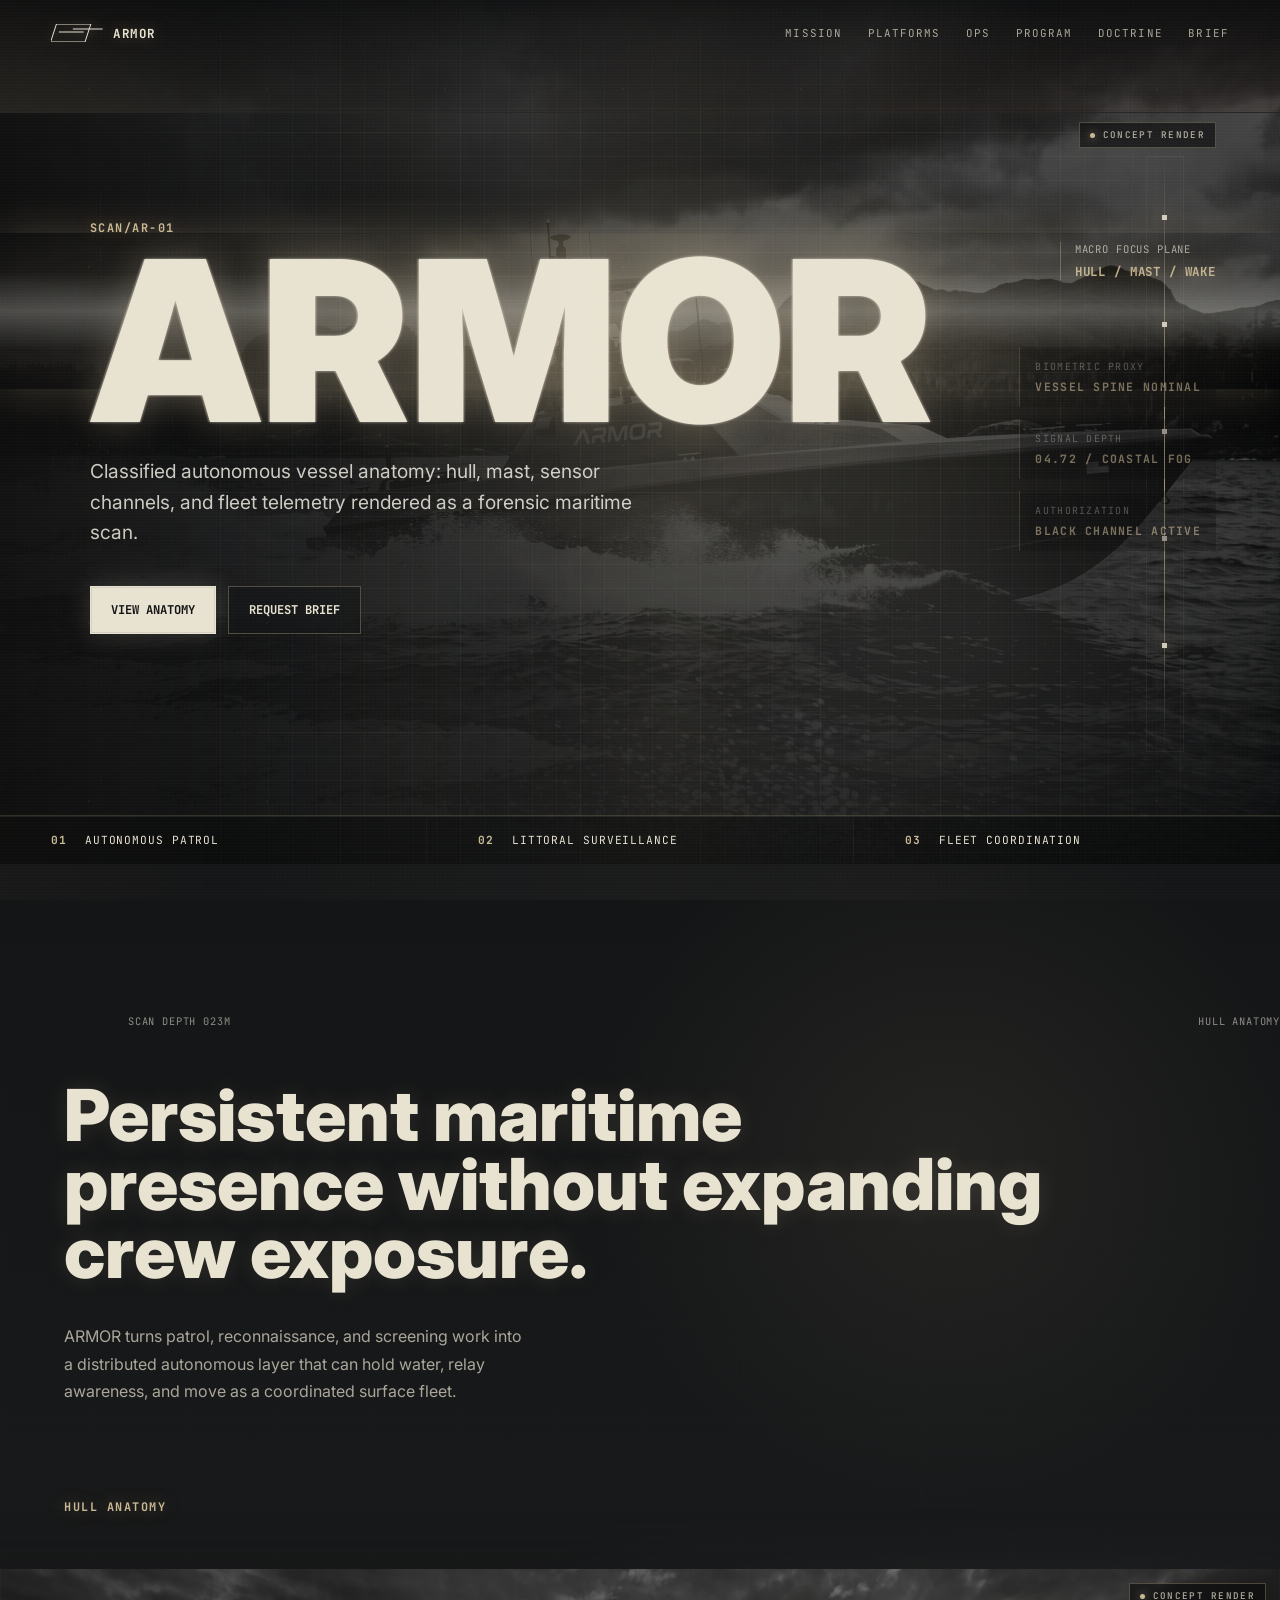
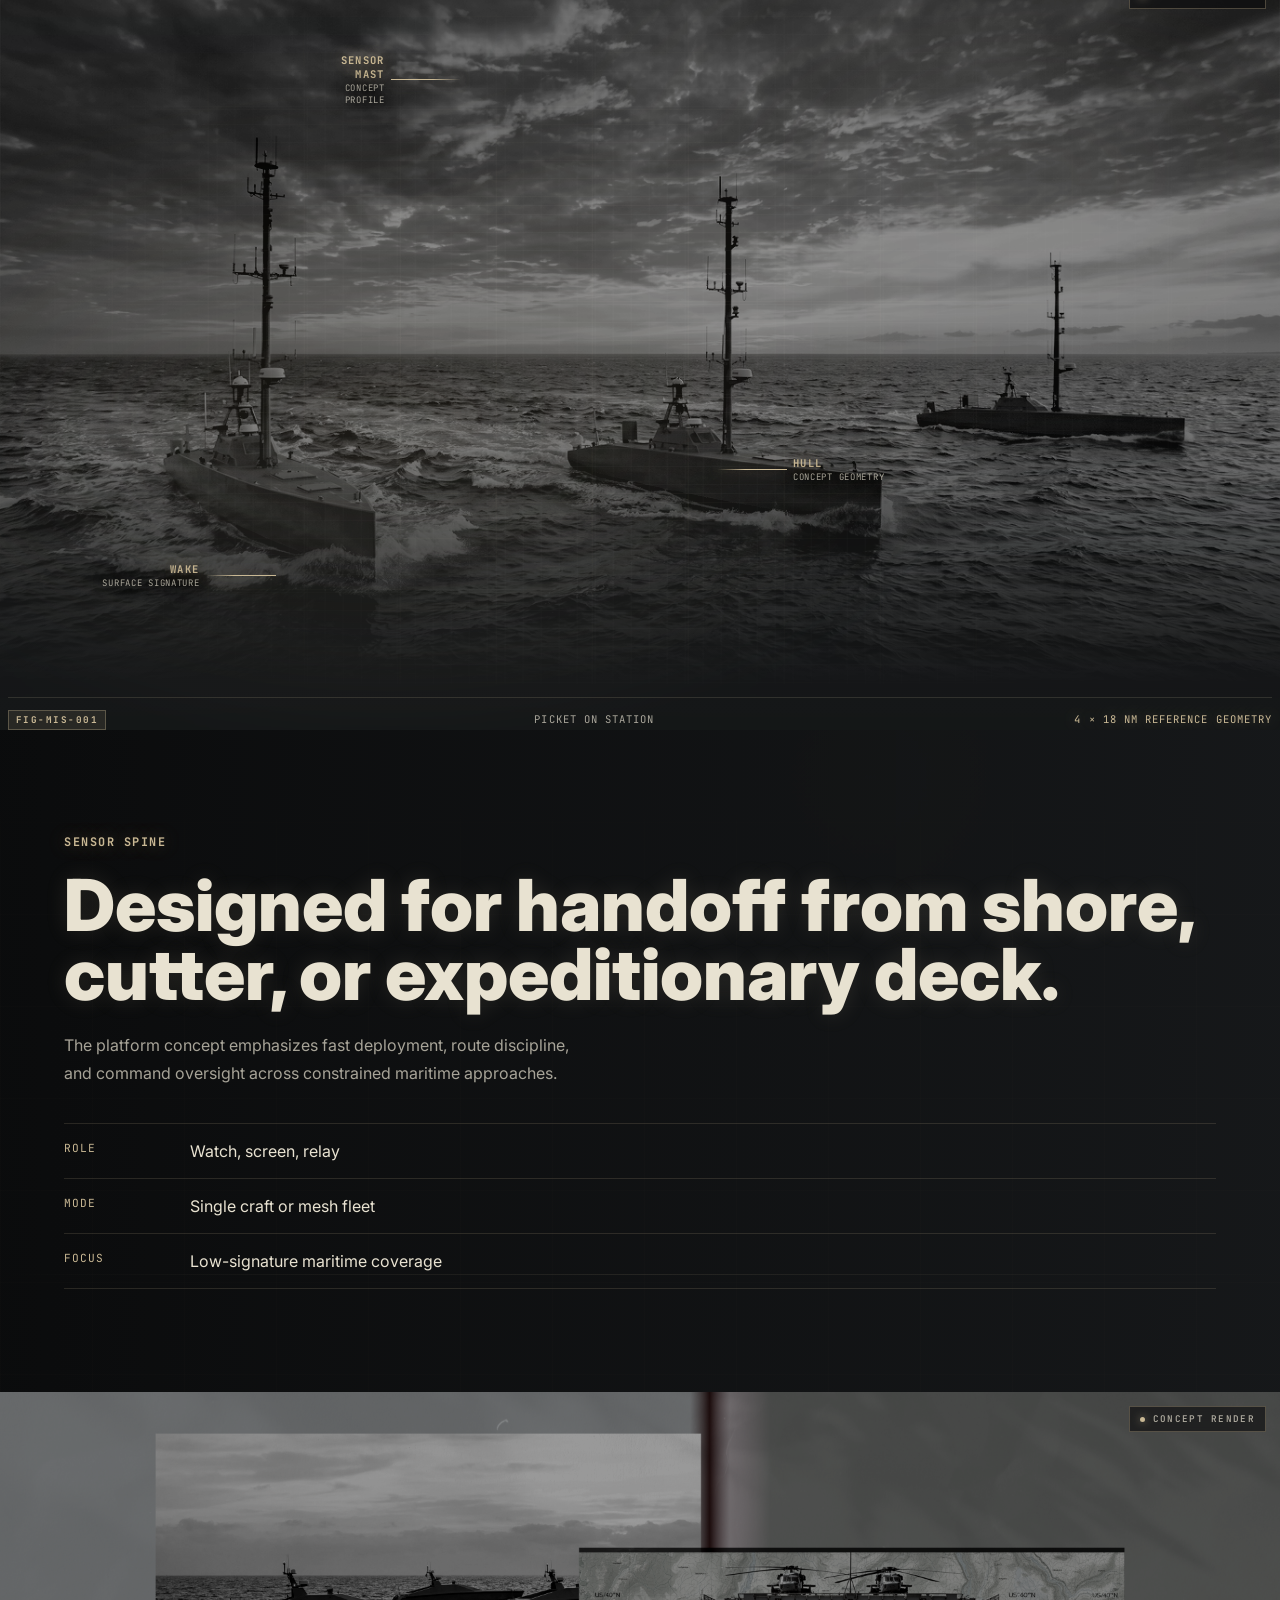
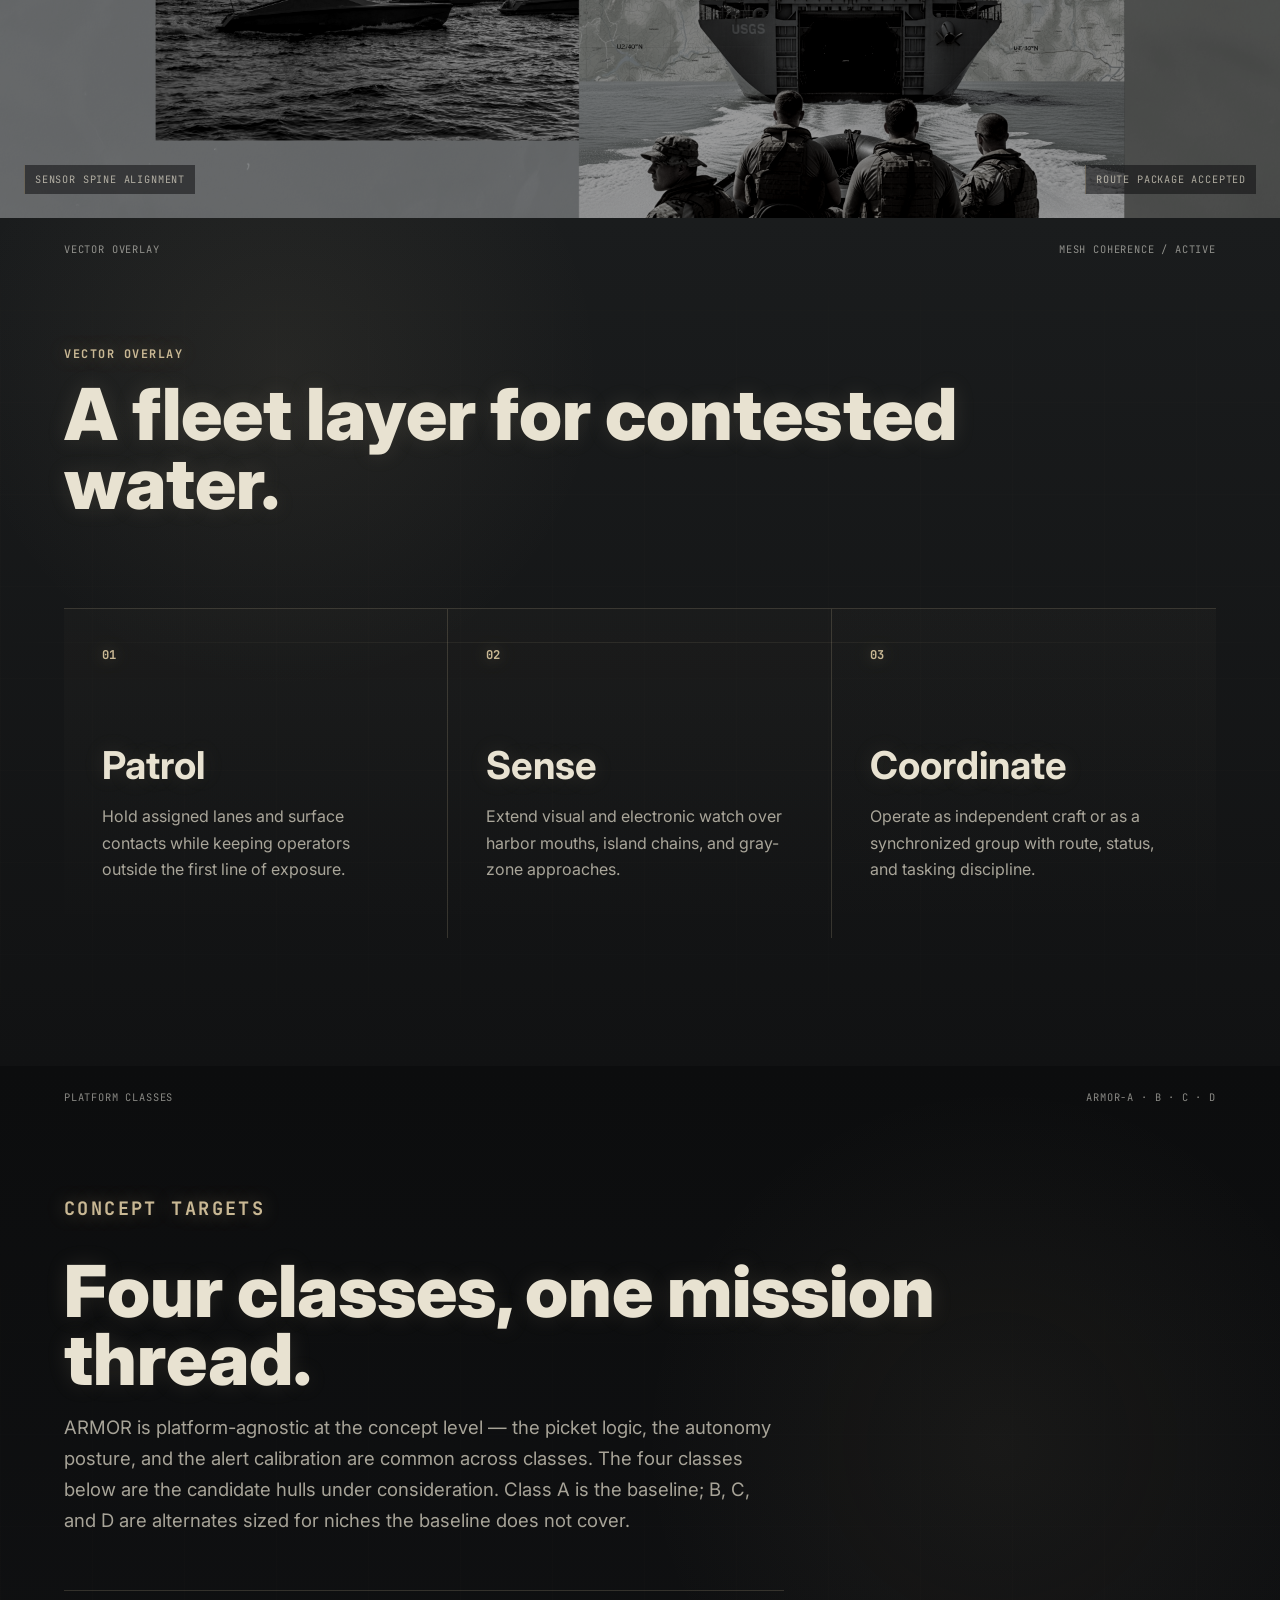
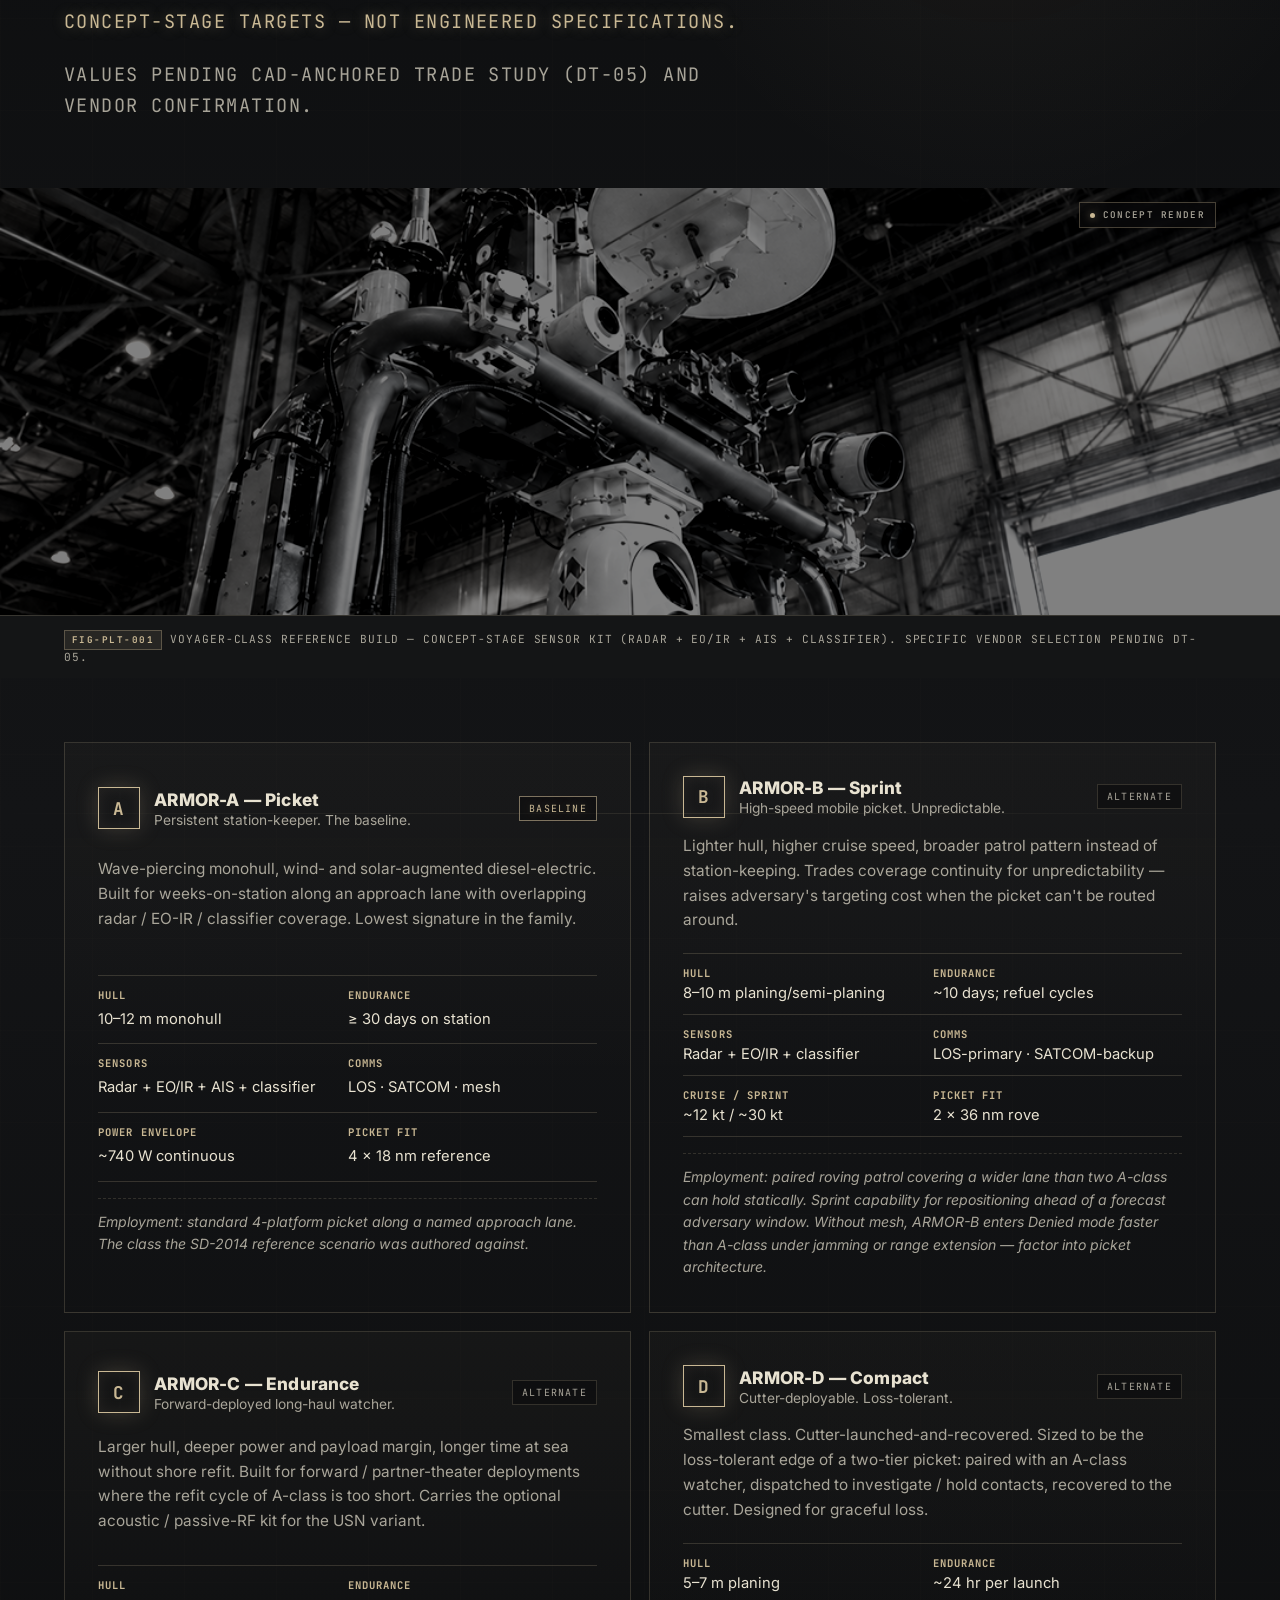
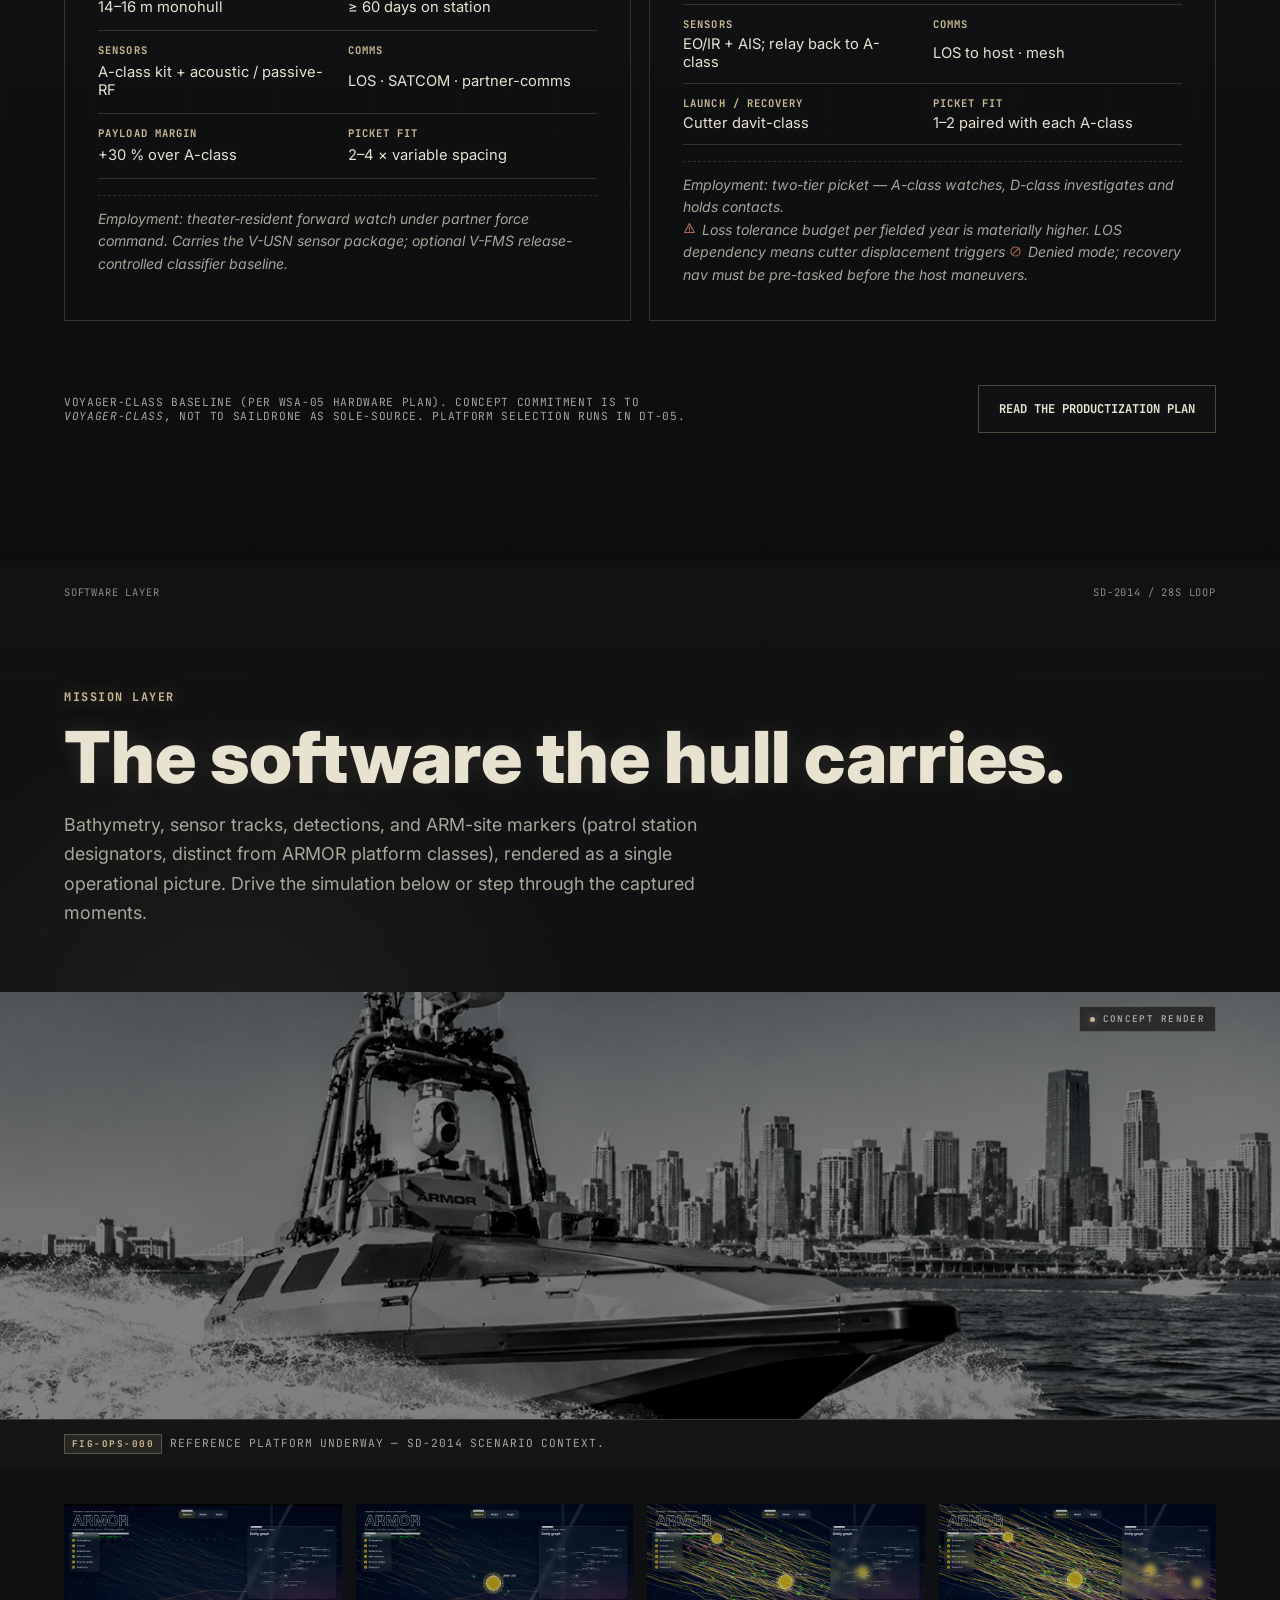
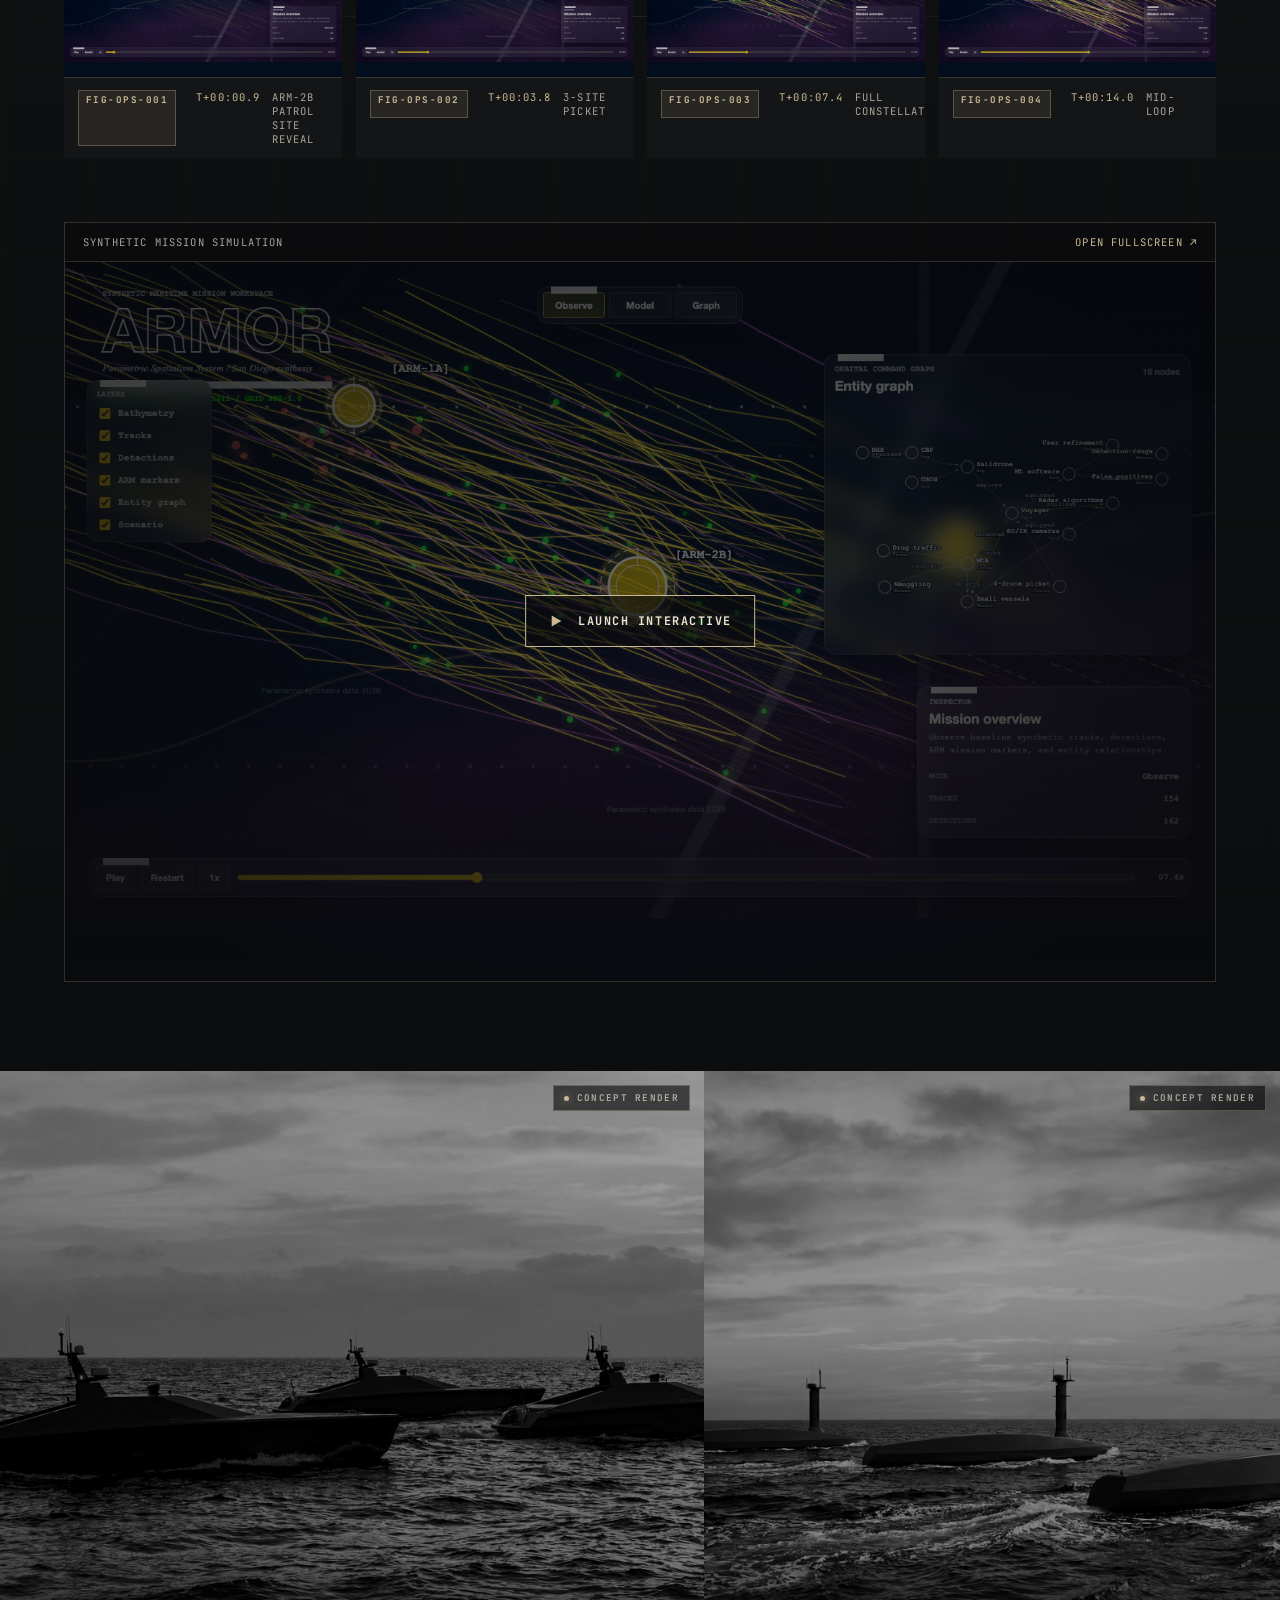
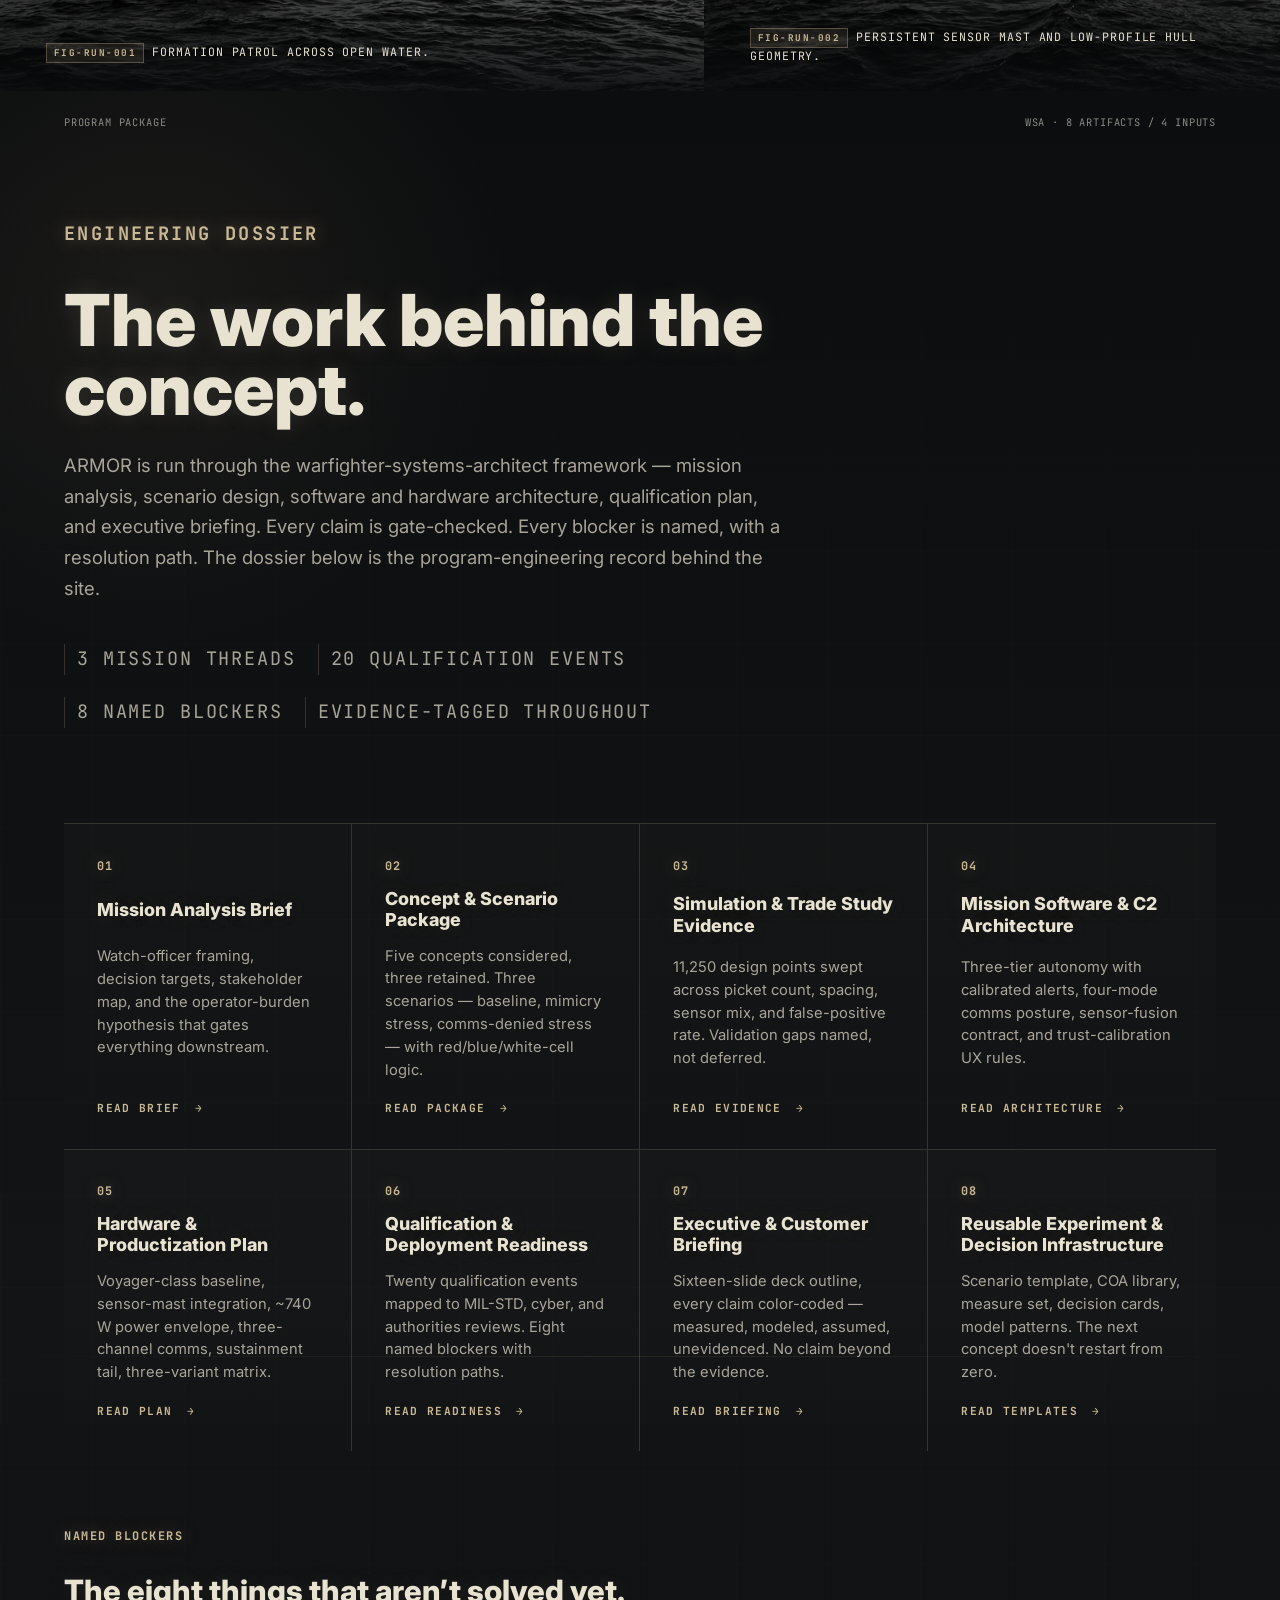
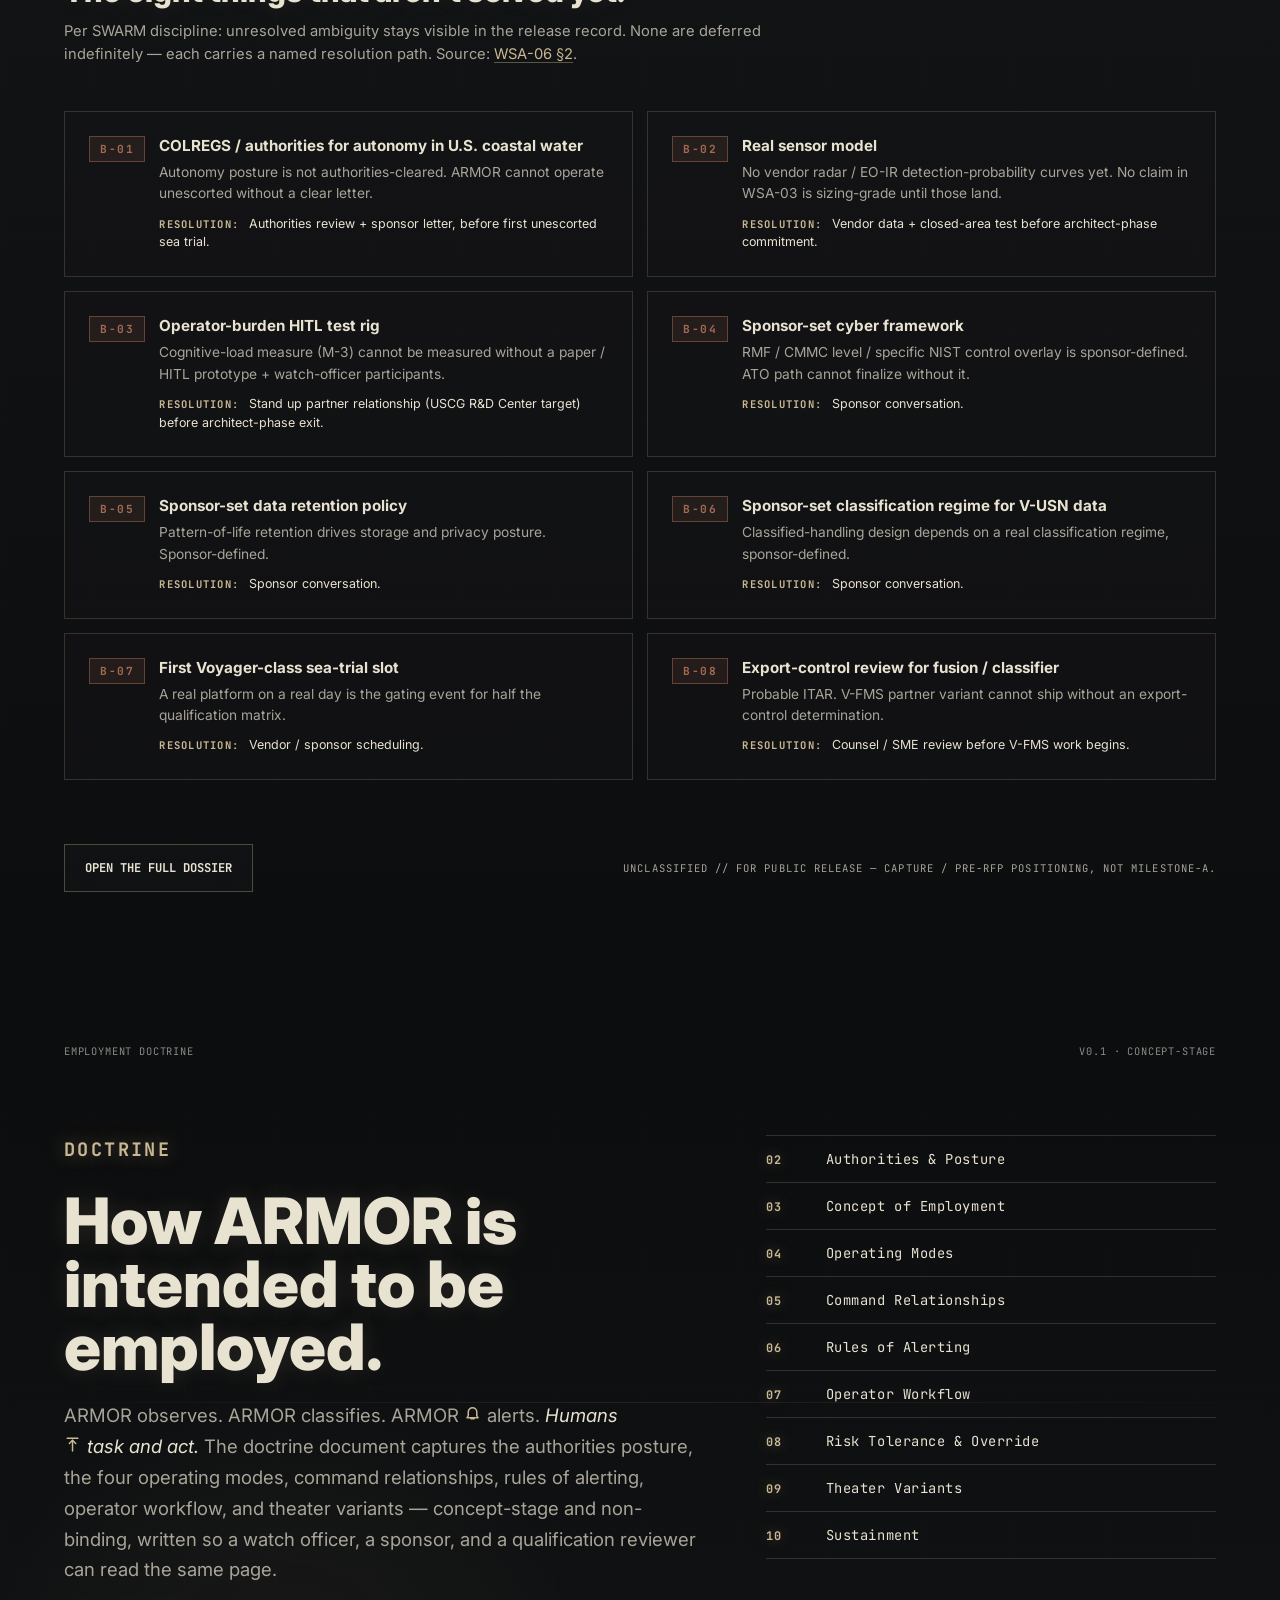
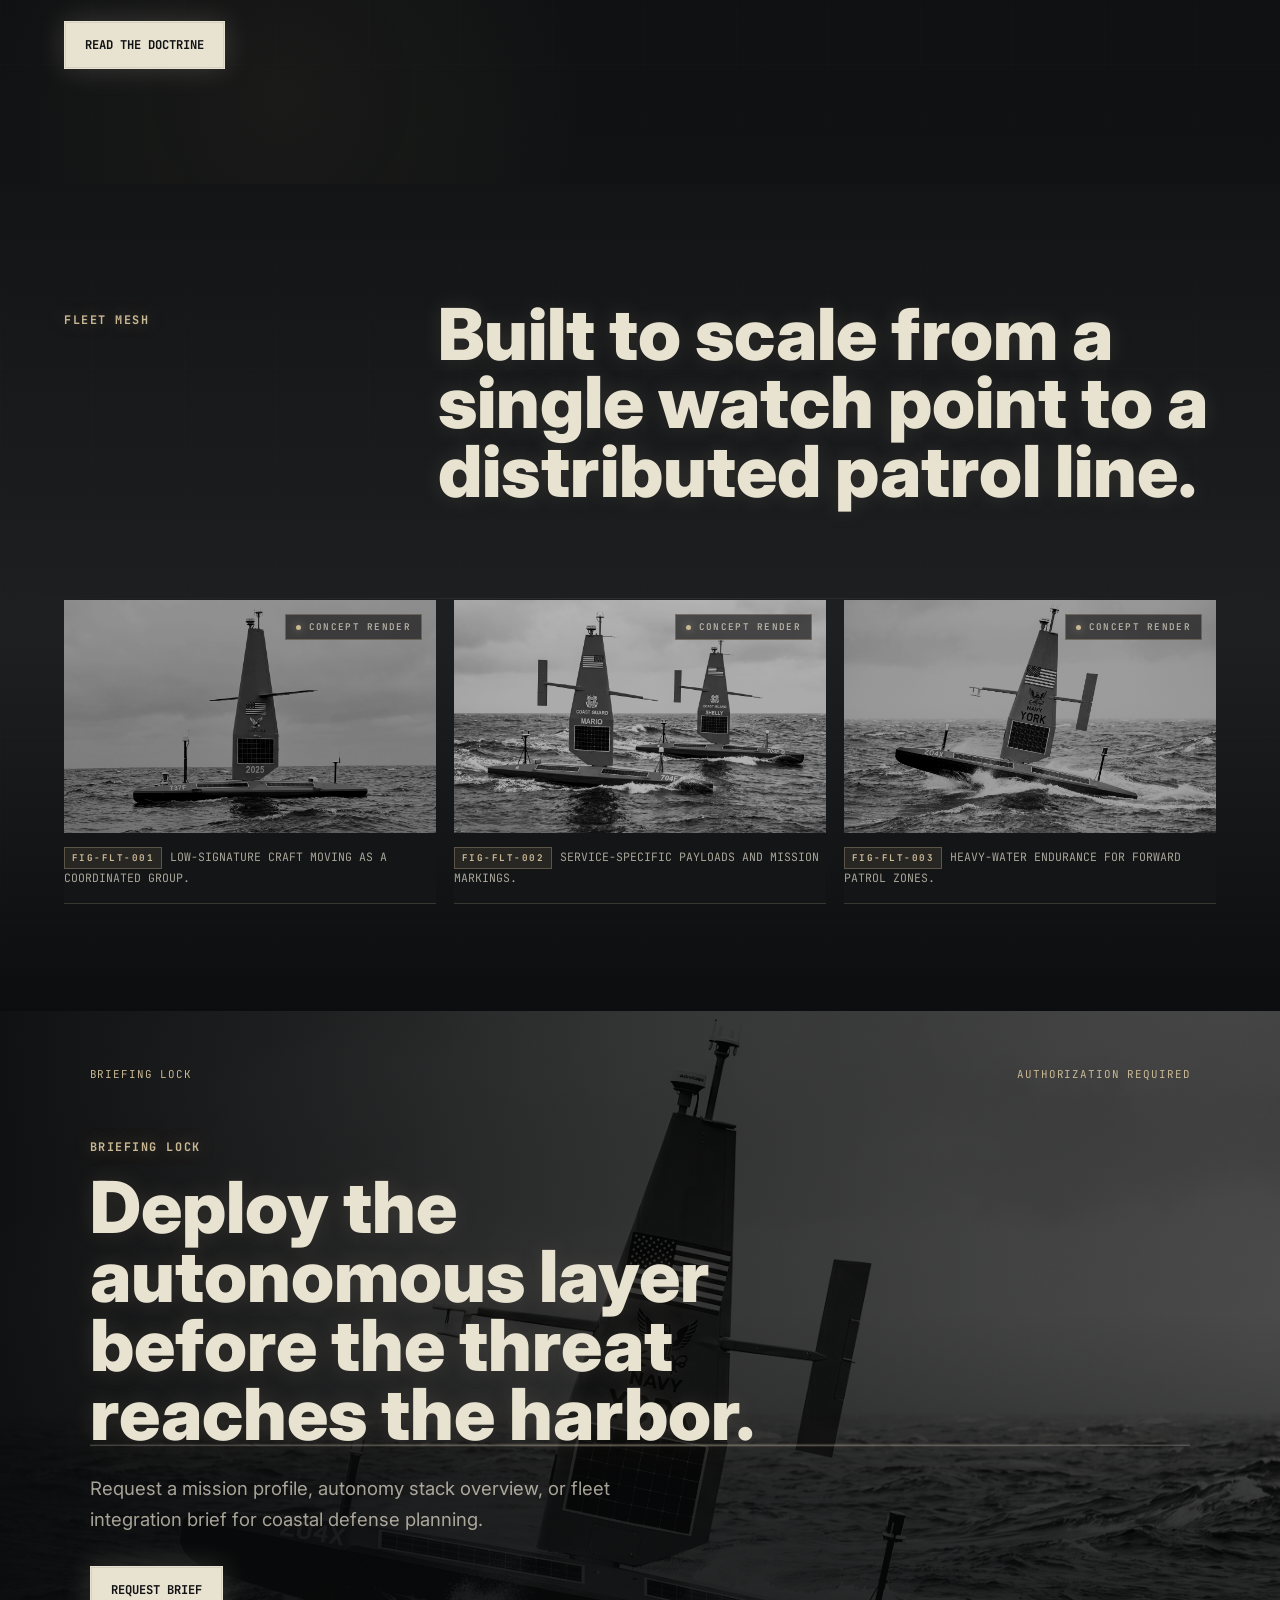
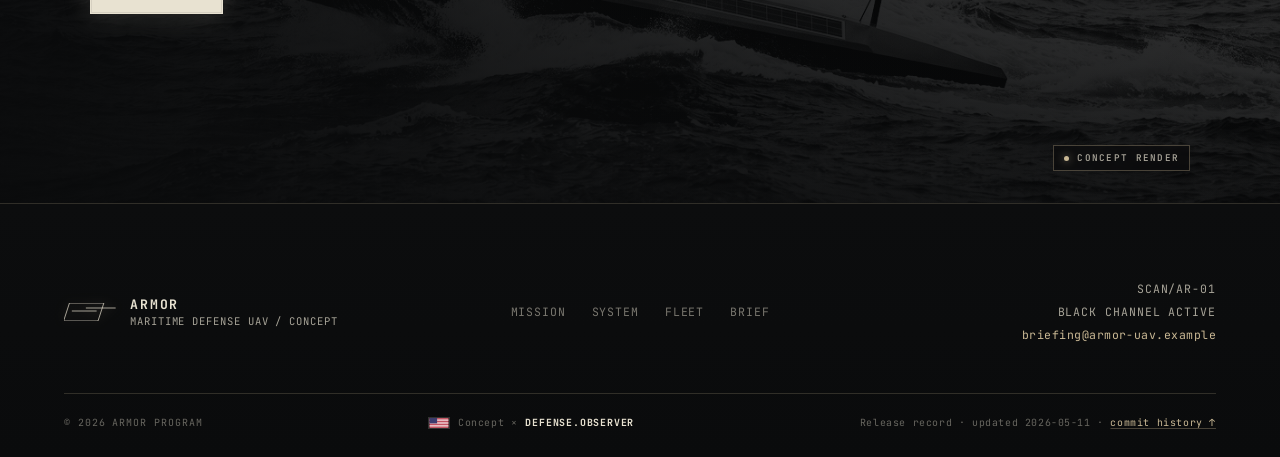
==== commit e83bb531: "Wire styles.css + add favicon + swap brand-mark CSS->SVG THREE changes batched (the SVG swap exposed" ====
--- a/index.html
+++ b/index.html
@@ -14,7 +14,8 @@
       href="https://fonts.googleapis.com/css2?family=Inter:wght@400;500;600;700;800;900&family=JetBrains+Mono:wght@500;700&display=swap"
       rel="stylesheet"
     />
-    <link rel="stylesheet" href="styles.v1.css" />
+    <link rel="stylesheet" href="styles.css" />
+    <link rel="icon" type="image/svg+xml" href="logo-mark.svg" />
   </head>
   <body>
     <!-- Hazard icon sprite — referenced by <use href="#icon-..."/> across the page.
@@ -48,6 +49,17 @@
           <path d="M5 7 L8 4 L11 7"/>
           <line x1="3" y1="2" x2="13" y2="2"/>
         </symbol>
+        <!-- Brand mark: skewed parallelogram (matches the original CSS-rendered
+             .brand-mark geometry) with two internal scan lines, the upper one
+             extending past the right edge as a sensor-sweep accent. Strokes
+             use currentColor so the mark inherits text color from its parent. -->
+        <symbol id="brand-mark" viewBox="0 0 52 18">
+          <g fill="none" stroke="currentColor" stroke-linecap="round" stroke-linejoin="round" stroke-width="1">
+            <path d="M5.85 0 L39.85 0 L34 18 L0 18 Z"/>
+            <line x1="8.25" y1="8" x2="32.25" y2="8"/>
+            <line x1="22.25" y1="5" x2="51.25" y2="5"/>
+          </g>
+        </symbol>
       </defs>
     </svg>
 
@@ -60,7 +72,7 @@
 
     <header class="site-header" aria-label="Primary navigation">
       <a class="brand-lockup" href="#top" aria-label="ARMOR home">
-        <span class="brand-mark"></span>
+        <svg class="brand-mark" viewBox="0 0 52 18" aria-hidden="true" focusable="false"><use href="#brand-mark"/></svg>
         <span>ARMOR</span>
       </a>
       <nav class="nav-links" aria-label="Page sections">
@@ -755,7 +767,7 @@
     <footer class="site-footer" aria-label="Site footer">
       <div class="footer-inner">
         <div class="footer-brand">
-          <span class="brand-mark" aria-hidden="true"></span>
+          <svg class="brand-mark" viewBox="0 0 52 18" aria-hidden="true" focusable="false"><use href="#brand-mark"/></svg>
           <div>
             <strong>ARMOR</strong>
             <span>Maritime Defense UAV / Concept</span>
--- a/styles.css
+++ b/styles.css
@@ -0,0 +1,2773 @@
+/* Shared design tokens (color, typography). Single source of truth for
+   the dark tactical palette. Doctrine page imports the same file. */
+@import url("./tokens.css");
+@import url("./icons.css");
+
+* {
+  box-sizing: border-box;
+}
+
+html {
+  background: var(--void);
+  scroll-behavior: smooth;
+}
+
+body {
+  background:
+    radial-gradient(circle at 68% 16%, rgba(201, 184, 148, 0.109), transparent 30vw),
+    radial-gradient(circle at 22% 72%, rgba(165, 106, 82, 0.056), transparent 34vw),
+    linear-gradient(180deg, #0a0b0c 0%, #121314 44%, #0a0b0c 100%);
+  color: var(--bone);
+  font-family: var(--sans);
+  letter-spacing: 0;
+  margin: 0;
+  min-height: 100%;
+  overflow-x: hidden;
+}
+
+body::before,
+body::after {
+  content: "";
+  inset: 0;
+  pointer-events: none;
+  position: fixed;
+  z-index: 100;
+}
+
+body::before {
+  background-image:
+    linear-gradient(rgba(244, 242, 232, 0.04) 1px, transparent 1px),
+    linear-gradient(90deg, rgba(244, 242, 232, 0.03) 1px, transparent 1px),
+    radial-gradient(circle, rgba(244, 242, 232, 0.16) 0 1px, transparent 1px);
+  background-position: 0 0, 0 0, 0 0;
+  background-size: 100% 3px, 4px 100%, 178px 178px;
+  mix-blend-mode: screen;
+  opacity: 0.25;
+}
+
+body::after {
+  background:
+    linear-gradient(90deg, rgba(165, 106, 82, 0.028), transparent 17%, rgba(201, 184, 148, 0.039) 52%, transparent 82%),
+    radial-gradient(ellipse at center, transparent 52%, rgba(0, 0, 0, 0.48) 100%);
+  mix-blend-mode: screen;
+  opacity: 0.78;
+}
+
+body::selection {
+  background: var(--signal);
+  color: var(--void);
+}
+
+img {
+  display: block;
+  max-width: 100%;
+}
+
+a {
+  color: inherit;
+  text-decoration: none;
+}
+
+:focus-visible {
+  outline: 1px solid var(--signal);
+  outline-offset: 3px;
+}
+
+.button:focus-visible {
+  outline-offset: 2px;
+}
+
+h1,
+h2,
+h3,
+p,
+figure {
+  margin-top: 0;
+}
+
+.filter-bank {
+  height: 0;
+  position: absolute;
+  width: 0;
+}
+
+.site-header {
+  align-items: center;
+  color: var(--bone);
+  display: flex;
+  justify-content: space-between;
+  left: 0;
+  padding: 24px clamp(18px, 4vw, 56px);
+  position: fixed;
+  right: 0;
+  top: 0;
+  z-index: 40;
+}
+
+.site-header::before {
+  background:
+    linear-gradient(180deg, rgba(10, 11, 12, 0.88), rgba(10, 11, 12, 0.1)),
+    linear-gradient(90deg, rgba(201, 184, 148, 0.125), transparent 34%, rgba(165, 106, 82, 0.084));
+  border-bottom: 1px solid rgba(201, 184, 148, 0.125);
+  content: "";
+  height: 112px;
+  inset: 0 0 auto;
+  pointer-events: none;
+  position: absolute;
+  z-index: -1;
+}
+
+.brand-lockup {
+  align-items: center;
+  display: inline-flex;
+  font-family: var(--mono);
+  font-size: 0.78rem;
+  font-weight: 700;
+  gap: 10px;
+  letter-spacing: 0.12em;
+  text-transform: uppercase;
+  text-shadow: 0 0 18px rgba(201, 184, 148, 0.437);
+}
+
+/* Brand mark — now an inline <svg><use href="#brand-mark"/></svg>
+   referencing the symbol in the SVG sprite at the top of body.
+   Strokes inside the symbol use currentColor, so the mark inherits
+   text color from .brand-lockup. Drop-shadow filter recreates the
+   signal-color glow that the old box-shadow provided. */
+.brand-mark {
+  display: inline-block;
+  filter: drop-shadow(0 0 6px rgba(201, 184, 148, 0.42));
+  flex-shrink: 0;
+  /* 52:18 aspect (matches the symbol viewBox). At 18px height the rendered
+     width is 52px, which matches the original CSS-rendered .brand-mark
+     bounding box (34px parallelogram + 13px sensor-sweep extension + skew
+     padding). !important defends against intrinsic SVG sizing in flex
+     contexts (same defense pattern as .footer-flag). */
+  height: 18px !important;
+  max-width: 52px;
+  vertical-align: middle;
+  width: 52px !important;
+}
+
+.nav-links {
+  display: flex;
+  font-family: var(--mono);
+  font-size: 0.68rem;
+  gap: clamp(14px, 2vw, 32px);
+  letter-spacing: 0.1em;
+  text-transform: uppercase;
+}
+
+.nav-links a {
+  opacity: 0.7;
+  position: relative;
+  transition: color 180ms ease, opacity 180ms ease, text-shadow 180ms ease, transform 180ms ease;
+}
+
+.nav-links a::after {
+  background: var(--signal);
+  box-shadow: 0 0 14px var(--signal);
+  content: "";
+  height: 1px;
+  left: 0;
+  opacity: 0;
+  position: absolute;
+  right: 0;
+  top: calc(100% + 7px);
+  transform: scaleX(0.35);
+  transition: opacity 180ms ease, transform 180ms ease;
+}
+
+.nav-links a:hover,
+.nav-links a:focus-visible {
+  color: var(--signal);
+  opacity: 1;
+  text-shadow: 0 0 16px rgba(201, 184, 148, 0.5);
+  transform: translateY(-1px);
+}
+
+.nav-links a:hover::after,
+.nav-links a:focus-visible::after {
+  opacity: 1;
+  transform: scaleX(1);
+}
+
+.hero,
+.closing {
+  background: var(--void);
+  color: var(--bone);
+  overflow: clip;
+  position: relative;
+}
+
+.hero {
+  min-height: 96svh;
+  isolation: isolate;
+}
+
+.hero-image,
+.hero-scrim,
+.hero-fog,
+.hero-hud,
+.closing-image,
+.closing-image img {
+  height: 100%;
+  inset: 0;
+  position: absolute;
+  width: 100%;
+}
+
+.hero-image {
+  animation: heroDrift 20s ease-in-out infinite alternate;
+  filter: grayscale(0.5) saturate(0.72) contrast(1.22) brightness(0.62);
+  object-fit: cover;
+  object-position: 58% 50%;
+  transform: scale(1.045);
+  z-index: 0;
+}
+
+.hero-scrim {
+  background:
+    linear-gradient(90deg, rgba(10, 11, 12, 0.92), rgba(10, 11, 12, 0.62) 36%, rgba(10, 11, 12, 0.2) 68%),
+    linear-gradient(180deg, rgba(10, 11, 12, 0.12), rgba(10, 11, 12, 0.48) 62%, rgba(10, 11, 12, 0.94));
+  z-index: 1;
+}
+
+.hero-fog {
+  background:
+    radial-gradient(ellipse at 58% 46%, rgba(201, 184, 148, 0.187), transparent 38%),
+    radial-gradient(ellipse at 76% 72%, rgba(244, 242, 232, 0.12), transparent 34%),
+    linear-gradient(90deg, transparent, rgba(138, 132, 118, 0.14), transparent);
+  filter: blur(18px);
+  mix-blend-mode: screen;
+  opacity: 0.78;
+  z-index: 2;
+}
+
+.hud-layer {
+  pointer-events: none;
+}
+
+.hero-hud {
+  filter: url("#hud-distort");
+  opacity: 0.96;
+  z-index: 3;
+}
+
+.hud-grid {
+  background-image:
+    linear-gradient(rgba(201, 184, 148, 0.094) 1px, transparent 1px),
+    linear-gradient(90deg, rgba(201, 184, 148, 0.078) 1px, transparent 1px),
+    linear-gradient(rgba(244, 242, 232, 0.07) 1px, transparent 1px),
+    linear-gradient(90deg, rgba(244, 242, 232, 0.05) 1px, transparent 1px);
+  background-position: center;
+  background-size: 120px 120px, 120px 120px, 24px 24px, 24px 24px;
+  inset: 0;
+  mask-image: linear-gradient(90deg, transparent, #000 28%, #000 86%, transparent);
+  opacity: 0.42;
+  position: absolute;
+}
+
+.scan-band {
+  background:
+    linear-gradient(180deg, transparent, rgba(201, 184, 148, 0.062), rgba(244, 242, 232, 0.36), rgba(201, 184, 148, 0.062), transparent),
+    linear-gradient(90deg, transparent, rgba(201, 184, 148, 0.265), transparent);
+  box-shadow: 0 0 42px rgba(201, 184, 148, 0.328);
+  height: 18%;
+  left: 0;
+  opacity: 0.76;
+  position: absolute;
+  right: 0;
+  top: var(--scan-y, 36%);
+  transform: translateY(-50%);
+}
+
+.scan-reticle {
+  height: clamp(220px, 34vw, 520px);
+  left: var(--focus-x, 66%);
+  position: absolute;
+  top: var(--focus-y, 43%);
+  transform: translate(-50%, -50%);
+  width: clamp(220px, 34vw, 520px);
+}
+
+.scan-reticle { display: none; }
+.scan-reticle::before,
+.scan-reticle::after {
+  border: 1px solid rgba(201, 184, 148, 0.296);
+  border-radius: 50%;
+  box-shadow: 0 0 28px rgba(201, 184, 148, 0.172), inset 0 0 24px rgba(201, 184, 148, 0.094);
+  content: "";
+  inset: 12%;
+  position: absolute;
+}
+
+.scan-reticle::after {
+  border-color: rgba(244, 242, 232, 0.2);
+  inset: 36%;
+}
+
+.scan-reticle span {
+  border-color: var(--signal);
+  border-style: solid;
+  height: 42px;
+  opacity: 0.8;
+  position: absolute;
+  width: 42px;
+}
+
+.scan-reticle span:nth-child(1) {
+  border-width: 1px 0 0 1px;
+  left: 0;
+  top: 0;
+}
+
+.scan-reticle span:nth-child(2) {
+  border-width: 1px 1px 0 0;
+  right: 0;
+  top: 0;
+}
+
+.scan-reticle span:nth-child(3) {
+  border-width: 0 0 1px 1px;
+  bottom: 0;
+  left: 0;
+}
+
+.scan-reticle span:nth-child(4) {
+  border-width: 0 1px 1px 0;
+  bottom: 0;
+  right: 0;
+}
+
+.sensor-spine {
+  background: linear-gradient(180deg, transparent, var(--signal), transparent);
+  height: min(66vh, 620px);
+  opacity: 0.9;
+  position: absolute;
+  right: clamp(34px, 9vw, 142px);
+  top: 18%;
+  width: 1px;
+}
+
+.sensor-spine::before {
+  border: 1px solid rgba(201, 184, 148, 0.39);
+  content: "";
+  height: 100%;
+  left: -18px;
+  opacity: 0.22;
+  position: absolute;
+  top: 0;
+  width: 36px;
+}
+
+.sensor-spine i {
+  background: var(--bone);
+  box-shadow: 0 0 18px var(--signal);
+  height: 5px;
+  left: -2px;
+  position: absolute;
+  top: calc(10% + var(--node) * 18%);
+  width: 5px;
+}
+
+.classification,
+.focus-readout,
+.hero-telemetry,
+.section-hud,
+.panel-hud,
+.closing-hud {
+  font-family: var(--mono);
+  letter-spacing: 0.08em;
+  text-transform: uppercase;
+}
+
+.classification {
+  display: flex;
+  font-size: 0.68rem;
+  gap: 18px;
+  left: clamp(22px, 4vw, 56px);
+  opacity: 0.74;
+  position: absolute;
+  top: 118px;
+}
+
+.classification { display: none; }
+.classification span {
+  border-top: 1px solid rgba(201, 184, 148, 0.296);
+  padding-top: 8px;
+}
+
+.focus-readout {
+  border-left: 1px solid rgba(201, 184, 148, 0.343);
+  color: var(--bone-soft);
+  display: grid;
+  font-size: 0.66rem;
+  gap: 7px;
+  max-width: 260px;
+  padding-left: 14px;
+  position: absolute;
+  right: clamp(22px, 5vw, 64px);
+  top: 28%;
+}
+
+.focus-readout strong {
+  color: var(--signal);
+  font-size: 0.78rem;
+  font-weight: 700;
+  text-shadow: 0 0 18px rgba(201, 184, 148, 0.484);
+}
+
+.hero-content {
+  align-items: flex-start;
+  display: flex;
+  flex-direction: column;
+  justify-content: center;
+  min-height: 96svh;
+  padding: 132px clamp(22px, 7vw, 96px) 142px;
+  position: relative;
+  width: min(780px, 100%);
+  z-index: 5;
+}
+
+.eyebrow,
+.section-kicker {
+  color: var(--signal);
+  font-family: var(--mono);
+  font-size: 0.74rem;
+  font-weight: 700;
+  letter-spacing: 0.13em;
+  margin: 0 0 18px;
+  text-shadow: 0 0 18px rgba(201, 184, 148, 0.429);
+  text-transform: uppercase;
+}
+
+.eyebrow.dark,
+.section-kicker {
+  color: var(--signal);
+}
+
+h1 {
+  color: var(--bone);
+  font-size: clamp(5rem, 18vw, 14rem);
+  font-weight: 900;
+  letter-spacing: 0;
+  line-height: 0.78;
+  margin-bottom: 28px;
+  text-shadow:
+    0 0 3px rgba(244, 242, 232, 0.65),
+    0 0 36px rgba(201, 184, 148, 0.296),
+    2px 0 0 rgba(165, 106, 82, 0.126),
+    -2px 0 0 rgba(201, 184, 148, 0.172);
+}
+
+h2,
+h3 {
+  color: var(--bone);
+  text-shadow: 0 0 22px rgba(201, 184, 148, 0.14);
+}
+
+.hero-copy {
+  align-self: stretch;
+  color: rgba(244, 242, 232, 0.82);
+  font-size: clamp(1.02rem, 1.5vw, 1.26rem);
+  line-height: 1.58;
+  max-width: 590px;
+  width: 100%;
+}
+
+.hero-actions {
+  display: flex;
+  flex-wrap: wrap;
+  gap: 12px;
+  margin-top: 20px;
+}
+
+.button {
+  align-items: center;
+  background: rgba(20, 21, 22, 0.64);
+  border: 1px solid rgba(201, 184, 148, 0.328);
+  color: var(--bone);
+  display: inline-flex;
+  font-family: var(--mono);
+  font-size: 0.76rem;
+  font-weight: 700;
+  isolation: isolate;
+  justify-content: center;
+  min-height: 48px;
+  overflow: hidden;
+  padding: 0 20px;
+  position: relative;
+  text-transform: uppercase;
+  transition: border-color 180ms ease, color 180ms ease, text-shadow 180ms ease, transform 180ms ease;
+}
+
+.button::before {
+  background: linear-gradient(90deg, transparent, rgba(201, 184, 148, 0.281), transparent);
+  content: "";
+  inset: 0 auto 0 -80%;
+  position: absolute;
+  transform: skewX(-18deg);
+  transition: left 300ms ease;
+  width: 76%;
+  z-index: -1;
+}
+
+.button:hover,
+.button:focus-visible {
+  border-color: var(--signal);
+  color: white;
+  text-shadow: 0 0 16px rgba(201, 184, 148, 0.5);
+  transform: translateY(-2px);
+}
+
+.button:hover::before,
+.button:focus-visible::before {
+  left: 112%;
+}
+
+.button.primary {
+  background: var(--bone);
+  border-color: var(--bone);
+  box-shadow: 0 0 28px rgba(232, 226, 209, 0.18), inset 0 0 0 1px rgba(10, 11, 12, 0.08);
+  color: #111213;
+}
+
+.button.primary:hover,
+.button.primary:focus-visible {
+  background: #fff7e6;
+  border-color: #fff7e6;
+  color: #0a0b0c;
+  text-shadow: none;
+}
+
+.button.primary::before {
+  background: linear-gradient(90deg, transparent, rgba(10, 11, 12, 0.12), transparent);
+}
+
+.button.secondary {
+  backdrop-filter: blur(14px);
+}
+
+.button.light {
+  margin-top: 12px;
+}
+
+.hero-telemetry {
+  display: grid;
+  gap: 12px;
+  max-width: 330px;
+  opacity: 0.55;
+  position: absolute;
+  right: clamp(22px, 5vw, 64px);
+  top: 52%;
+  transform: translateY(-50%);
+  transition: opacity 260ms ease;
+  z-index: 5;
+}
+
+.hero:hover .hero-telemetry,
+.hero:focus-within .hero-telemetry {
+  opacity: 1;
+}
+
+.hero-telemetry div {
+  background: rgba(10, 11, 12, 0.54);
+  border-left: 1px solid rgba(201, 184, 148, 0.359);
+  box-shadow: inset 0 0 24px rgba(201, 184, 148, 0.047);
+  display: grid;
+  gap: 6px;
+  padding: 13px 15px;
+}
+
+.hero-telemetry span {
+  color: rgba(244, 242, 232, 0.52);
+  font-size: 0.62rem;
+}
+
+.hero-telemetry strong {
+  color: var(--signal);
+  font-size: 0.72rem;
+  font-weight: 700;
+}
+
+.hero-status {
+  border-top: 1px solid rgba(201, 184, 148, 0.187);
+  bottom: 0;
+  display: grid;
+  font-family: var(--mono);
+  font-size: 0.7rem;
+  gap: 1px;
+  grid-template-columns: repeat(3, minmax(0, 1fr));
+  left: 0;
+  letter-spacing: 0.08em;
+  position: absolute;
+  right: 0;
+  text-transform: uppercase;
+  z-index: 6;
+}
+
+.hero-status span {
+  background: rgba(10, 11, 12, 0.66);
+  box-shadow: inset 0 1px 0 rgba(244, 242, 232, 0.08);
+  min-width: 0;
+  padding: 17px clamp(14px, 4vw, 56px);
+}
+
+.hero-status strong {
+  color: var(--signal);
+  margin-right: 10px;
+}
+
+.hero-status span.is-active {
+  color: white;
+  text-shadow: 0 0 16px rgba(201, 184, 148, 0.452);
+}
+
+.scan-section {
+  overflow: clip;
+  position: relative;
+}
+
+.scan-section::before {
+  background-image:
+    linear-gradient(rgba(201, 184, 148, 0.062) 1px, transparent 1px),
+    linear-gradient(90deg, rgba(201, 184, 148, 0.062) 1px, transparent 1px);
+  background-size: 92px 92px;
+  content: "";
+  inset: 0;
+  mask-image: linear-gradient(180deg, transparent, #000 18%, #000 84%, transparent);
+  opacity: 0.18;
+  pointer-events: none;
+  position: absolute;
+}
+
+.scan-section::after {
+  background: linear-gradient(90deg, transparent, rgba(201, 184, 148, 0.14), transparent);
+  content: "";
+  height: 1px;
+  left: 0;
+  opacity: 0.8;
+  position: absolute;
+  right: 0;
+  top: var(--section-scan-y, 50%);
+}
+
+.section-hud {
+  color: rgba(244, 242, 232, 0.54);
+  display: flex;
+  font-size: 0.65rem;
+  gap: 16px;
+  justify-content: space-between;
+  left: clamp(22px, 5vw, 72px);
+  pointer-events: none;
+  position: absolute;
+  right: clamp(22px, 5vw, 72px);
+  top: 24px;
+  z-index: 2;
+}
+
+/* Wall-to-wall doctrine: monster H2 + paragraph leads the section,
+   then a wall-to-wall figure follows as supporting context. The 2-col
+   grid was making the figure compete with the H2 as prime landing-action;
+   stacking + viewport bleed demotes it to a supporting frame. */
+.mission-band {
+  background:
+    radial-gradient(circle at 74% 20%, rgba(201, 184, 148, 0.078), transparent 28vw),
+    linear-gradient(180deg, #141516, #1c1e1f);
+  display: flex;
+  flex-direction: column;
+  gap: clamp(40px, 6vw, 80px);
+  padding: clamp(76px, 10vw, 126px) clamp(22px, 5vw, 72px) 0;
+}
+
+.mission-band > * {
+  position: relative;
+  z-index: 1;
+}
+
+/* Order swap: text block leads, figure follows. The kicker "Hull Anatomy"
+   stays bundled with the figure (it labels the figure, not the H2). */
+.mission-left {
+  display: grid;
+  gap: clamp(20px, 3vw, 36px);
+  order: 2;
+}
+
+.mission-right {
+  display: grid;
+  gap: clamp(22px, 3vw, 36px);
+  order: 1;
+}
+
+.mission-band h2 {
+  font-size: clamp(2.1rem, 5.6vw, 6.4rem);
+  font-weight: 850;
+  line-height: 0.96;
+  margin-bottom: 0;
+  max-width: 980px;
+}
+
+.mission-band p {
+  color: var(--bone-soft);
+  font-size: 1rem;
+  line-height: 1.72;
+  max-width: 460px;
+}
+
+/* Concept-render honesty tag — placed on every illustrative image to mark
+   it as concept-stage, not CAD-derived per the visual-systems-architect
+   skill's "no hallucinated components" invariant. */
+.concept-tag {
+  background: rgba(10, 11, 12, 0.62);
+  backdrop-filter: blur(6px);
+  -webkit-backdrop-filter: blur(6px);
+  border: 1px solid rgba(201, 184, 148, 0.32);
+  color: var(--bone-soft);
+  font-family: var(--mono);
+  font-size: 0.58rem;
+  font-weight: 600;
+  letter-spacing: 0.14em;
+  padding: 6px 10px;
+  pointer-events: none;
+  position: absolute;
+  right: 14px;
+  text-transform: uppercase;
+  top: 14px;
+  z-index: 6;
+}
+
+.concept-tag::before {
+  background: var(--signal);
+  border-radius: 50%;
+  box-shadow: 0 0 8px rgba(201, 184, 148, 0.7);
+  content: "";
+  display: inline-block;
+  height: 5px;
+  margin-right: 8px;
+  vertical-align: middle;
+  width: 5px;
+}
+
+/* Hero variant — sits in the upper-right corner of the hero, above the
+   telemetry but inside the scrim. */
+.concept-tag--hero {
+  right: clamp(22px, 5vw, 64px);
+  top: 122px;
+  z-index: 7;
+}
+
+/* Closing variant — bottom-right of the closing scrim. */
+.concept-tag--closing {
+  right: clamp(22px, 7vw, 96px);
+  top: auto;
+  bottom: 32px;
+  z-index: 7;
+}
+
+/* Platforms section disclaimer — concept-target framing. */
+.platforms-disclaimer {
+  border-top: 1px solid var(--line);
+  color: var(--bone-soft);
+  display: flex;
+  flex-wrap: wrap;
+  font-family: var(--mono);
+  font-size: 0.7rem;
+  gap: 22px;
+  letter-spacing: 0.08em;
+  margin-top: 22px;
+  padding-top: 16px;
+  text-transform: uppercase;
+}
+
+.platforms-disclaimer span:first-child {
+  color: var(--signal);
+  text-shadow: 0 0 14px rgba(201, 184, 148, 0.42);
+}
+
+/* Mission figure — integrated scan zone, no frame, hud overlays, edge-bleed.
+   Wall-to-wall: escapes the section's horizontal padding to reach the
+   viewport edges. Body has overflow-x:hidden so 100vw is safe. */
+.mission-figure {
+  isolation: isolate;
+  margin-left: calc(50% - 50vw);
+  margin-right: calc(50% - 50vw);
+  margin-top: 0;
+  margin-bottom: 0;
+  max-width: none;
+  overflow: visible;
+  position: relative;
+  width: 100vw;
+}
+
+.mission-figure img {
+  display: block;
+  filter: grayscale(0.62) saturate(0.6) contrast(1.18) brightness(0.7);
+  height: auto;
+  transition: filter 500ms ease, transform 500ms cubic-bezier(0.25, 0.46, 0.45, 0.94);
+  width: 100%;
+  /* Bleed the image into the section bg via radial vignette + bottom fade.
+     No hard rectangular edge — the image dissolves into the page. */
+  -webkit-mask-image:
+    radial-gradient(ellipse 110% 130% at 50% 35%, #000 55%, rgba(0, 0, 0, 0.18) 100%),
+    linear-gradient(180deg, #000 60%, transparent 100%);
+  mask-image:
+    radial-gradient(ellipse 110% 130% at 50% 35%, #000 55%, rgba(0, 0, 0, 0.18) 100%),
+    linear-gradient(180deg, #000 60%, transparent 100%);
+  -webkit-mask-composite: source-in;
+  mask-composite: intersect;
+}
+
+.mission-figure:hover img,
+.mission-figure:focus-within img {
+  filter: grayscale(0.32) saturate(0.78) contrast(1.22) brightness(0.82);
+  transform: scale(1.012);
+}
+
+/* Soft volumetric fog over the image — scatters the harsh edges and
+   gives it the same hazy depth as the hero. */
+.mission-figure-fog {
+  background:
+    radial-gradient(ellipse at 32% 58%, rgba(201, 184, 148, 0.16), transparent 48%),
+    radial-gradient(ellipse at 78% 30%, rgba(232, 226, 209, 0.08), transparent 42%),
+    linear-gradient(180deg, rgba(10, 11, 12, 0.18), transparent 36%, rgba(10, 11, 12, 0.55));
+  filter: blur(14px);
+  inset: -4%;
+  mix-blend-mode: screen;
+  opacity: 0.78;
+  pointer-events: none;
+  position: absolute;
+  z-index: 1;
+}
+
+/* Scan grid overlay — same vocabulary as the hero hud-grid, lower density. */
+.mission-figure-grid {
+  background-image:
+    linear-gradient(rgba(201, 184, 148, 0.08) 1px, transparent 1px),
+    linear-gradient(90deg, rgba(201, 184, 148, 0.08) 1px, transparent 1px),
+    linear-gradient(rgba(232, 226, 209, 0.05) 1px, transparent 1px),
+    linear-gradient(90deg, rgba(232, 226, 209, 0.04) 1px, transparent 1px);
+  background-position: center;
+  background-size: 96px 96px, 96px 96px, 18px 18px, 18px 18px;
+  inset: 6% 4%;
+  mask-image: radial-gradient(ellipse at center, #000 30%, transparent 86%);
+  mix-blend-mode: screen;
+  opacity: 0.42;
+  pointer-events: none;
+  position: absolute;
+  z-index: 2;
+}
+
+/* Scan band sweeps when section enters view (matches existing scan-zone behavior). */
+.mission-figure-band {
+  background:
+    linear-gradient(180deg, transparent, rgba(201, 184, 148, 0.08), rgba(232, 226, 209, 0.34), rgba(201, 184, 148, 0.08), transparent);
+  box-shadow: 0 0 38px rgba(201, 184, 148, 0.34);
+  height: 14%;
+  left: 0;
+  mix-blend-mode: screen;
+  opacity: 0;
+  pointer-events: none;
+  position: absolute;
+  right: 0;
+  top: 0;
+  transform: translateY(-120%);
+  z-index: 3;
+}
+
+.mission-figure.is-visible .mission-figure-band,
+.scan-section .mission-figure.is-visible .mission-figure-band {
+  /* Delay so the scan fires after the reveal settles, not during it */
+  animation: missionFigureScan 1100ms cubic-bezier(0.16, 1, 0.3, 1) 300ms forwards;
+}
+
+@keyframes missionFigureScan {
+  0% { opacity: 0; transform: translateY(-120%); }
+  18%, 84% { opacity: 1; }
+  100% { opacity: 0; transform: translateY(720%); }
+}
+
+/* Anatomy callouts — thin guide line + mono label. NOT corner fiducials. */
+.mission-callouts {
+  inset: 0;
+  list-style: none;
+  margin: 0;
+  padding: 0;
+  pointer-events: none;
+  position: absolute;
+  z-index: 4;
+}
+
+.mission-callouts .callout {
+  font-family: var(--mono);
+  font-size: 0.6rem;
+  letter-spacing: 0.1em;
+  position: absolute;
+  text-transform: uppercase;
+}
+
+.mission-callouts .callout-line {
+  background: linear-gradient(90deg, transparent, var(--signal) 40%, var(--signal));
+  box-shadow: 0 0 14px rgba(201, 184, 148, 0.55);
+  display: block;
+  height: 1px;
+  width: 70px;
+}
+
+.mission-callouts .callout-label {
+  align-items: baseline;
+  color: var(--bone);
+  display: inline-flex;
+  flex-direction: column;
+  gap: 1px;
+  text-shadow: 0 0 10px rgba(10, 11, 12, 0.9), 0 0 22px rgba(10, 11, 12, 0.6);
+}
+
+.mission-callouts .callout-label b {
+  color: var(--signal);
+  font-size: 0.66rem;
+  font-weight: 700;
+  letter-spacing: 0.13em;
+  text-shadow: 0 0 14px rgba(201, 184, 148, 0.55);
+}
+
+.mission-callouts .callout-label i {
+  color: var(--bone-soft);
+  font-size: 0.56rem;
+  font-style: normal;
+  letter-spacing: 0.08em;
+}
+
+.mission-callouts .callout-mast {
+  display: grid;
+  gap: 6px;
+  grid-template-columns: 70px auto;
+  align-items: center;
+  left: 36%;
+  top: 18%;
+  transform: translate(-100%, -100%);
+}
+
+.mission-callouts .callout-mast .callout-line {
+  background: linear-gradient(90deg, var(--signal), var(--signal) 60%, transparent);
+  order: 2;
+  width: 70px;
+}
+
+.mission-callouts .callout-mast .callout-label {
+  order: 1;
+  text-align: right;
+  align-items: flex-end;
+}
+
+.mission-callouts .callout-hull {
+  display: grid;
+  gap: 6px;
+  grid-template-columns: 70px auto;
+  align-items: center;
+  left: 56%;
+  top: 64%;
+}
+
+.mission-callouts .callout-wake {
+  display: grid;
+  gap: 6px;
+  grid-template-columns: auto 70px;
+  align-items: center;
+  left: 8%;
+  top: 78%;
+}
+
+.mission-callouts .callout-wake .callout-label {
+  text-align: right;
+  align-items: flex-end;
+}
+.mission-callouts .callout-wake .callout-line {
+  background: linear-gradient(90deg, transparent, var(--signal) 40%, var(--signal));
+  order: 2;
+}
+
+/* Figure ID chip — traceability discipline (per visual-systems-architect
+   schema tech_manual_illustrations_v1.figure_id). Every named figure on
+   the site carries a FIG-XXX-NNN identifier so it can be referenced
+   externally and so source traceability is visible to the reader.
+   Used inside any figcaption across mission / platforms / ops / run / fleet. */
+.figure-id {
+  background: rgba(201, 184, 148, 0.1);
+  border: 1px solid rgba(201, 184, 148, 0.32);
+  color: var(--signal);
+  display: inline-block;
+  flex-shrink: 0;
+  font-family: var(--mono);
+  font-size: 0.58rem;
+  font-weight: 700;
+  letter-spacing: 0.16em;
+  margin-right: 8px;
+  padding: 3px 7px;
+  text-transform: uppercase;
+  vertical-align: baseline;
+}
+
+/* Caption: bleeds into the section bg, no hard scrim, mono spec. */
+.mission-figure figcaption {
+  align-items: baseline;
+  border-top: 1px solid rgba(201, 184, 148, 0.16);
+  color: var(--bone-soft);
+  display: flex;
+  flex-wrap: wrap;
+  font-family: var(--mono);
+  font-size: 0.66rem;
+  gap: 18px;
+  justify-content: space-between;
+  letter-spacing: 0.1em;
+  margin: 14px clamp(2px, 1vw, 8px) 0;
+  padding-top: 12px;
+  text-transform: uppercase;
+}
+
+.mission-figure figcaption span:last-child {
+  color: var(--signal);
+  text-shadow: 0 0 14px rgba(201, 184, 148, 0.42);
+}
+
+@media (max-width: 720px) {
+  .mission-callouts .callout-mast,
+  .mission-callouts .callout-hull,
+  .mission-callouts .callout-wake { display: none; }
+}
+
+/* Wall-to-wall doctrine: split-copy text block leads, split-media follows
+   wall-to-wall. Was 2-col grid (text|image side-by-side); now stacked. */
+.split-section {
+  background:
+    linear-gradient(90deg, rgba(10, 11, 12, 0.96), rgba(22, 24, 26, 0.94)),
+    radial-gradient(circle at 62% 48%, rgba(201, 184, 148, 0.078), transparent 30vw);
+  color: var(--bone);
+  display: flex;
+  flex-direction: column;
+  min-height: 0;
+}
+
+.split-copy {
+  align-self: center;
+  padding: clamp(66px, 8vw, 112px) clamp(22px, 5vw, 72px);
+  position: relative;
+  z-index: 2;
+}
+
+.split-copy h2,
+.fleet-copy h2,
+.closing h2 {
+  font-size: clamp(2.1rem, 5.6vw, 6.4rem);
+  font-weight: 850;
+  letter-spacing: 0;
+  line-height: 0.96;
+  margin-bottom: 24px;
+}
+
+.split-copy p {
+  color: var(--bone-soft);
+  line-height: 1.72;
+  max-width: 520px;
+}
+
+.metric-list {
+  border-top: 1px solid rgba(201, 184, 148, 0.156);
+  display: grid;
+  gap: 0;
+  margin: 36px 0 0;
+}
+
+.metric-list div {
+  border-bottom: 1px solid rgba(201, 184, 148, 0.156);
+  display: grid;
+  gap: 16px;
+  grid-template-columns: 110px minmax(0, 1fr);
+  padding: 17px 0;
+}
+
+.metric-list dt {
+  color: var(--signal);
+  font-family: var(--mono);
+  font-size: 0.7rem;
+  letter-spacing: 0.1em;
+  text-transform: uppercase;
+}
+
+.metric-list dd {
+  color: var(--bone);
+  margin: 0;
+}
+
+/* Wall-to-wall: split-media escapes section padding (none here, but the
+   100vw + neg margin trick still positions it edge-to-edge regardless of
+   the parent's padding). 3:1 aspect matches the platforms/ops anchor
+   rhythm. Heavier filter brings ZC1.jpg in line with the dark palette. */
+.split-media {
+  aspect-ratio: 3 / 1;
+  margin-left: calc(50% - 50vw);
+  margin-right: calc(50% - 50vw);
+  max-width: none;
+  min-height: 0;
+  overflow: clip;
+  position: relative;
+  width: 100vw;
+}
+
+.split-media img {
+  filter: grayscale(0.7) saturate(0.5) contrast(1.18) brightness(0.6);
+  height: 100%;
+  inset: 0;
+  left: 0;
+  object-fit: cover;
+  object-position: 52% 50%;
+  position: absolute;
+  top: 0;
+  width: 100%;
+}
+
+.scan-panel {
+  background: var(--black-glass);
+  isolation: isolate;
+  overflow: clip;
+  position: relative;
+}
+
+.scan-panel::before,
+.scan-panel::after {
+  content: "";
+  pointer-events: none;
+  position: absolute;
+  z-index: 2;
+}
+
+.scan-panel::before {
+  display: none;
+}
+
+.scan-panel::after {
+  background:
+    linear-gradient(90deg, transparent, rgba(201, 184, 148, 0.265), transparent),
+    linear-gradient(180deg, rgba(244, 242, 232, 0.26), transparent 42%, transparent);
+  box-shadow: 0 0 28px rgba(201, 184, 148, 0.265);
+  height: 18%;
+  left: 0;
+  opacity: 0;
+  right: 0;
+  top: 0;
+  transform: translateY(-120%);
+}
+
+/* Scan fires once when the panel enters view — delayed so it runs after
+   the reveal settles, not simultaneously with it. Hover and focus-within
+   do NOT re-trigger the animation; the image scale+filter handles that
+   feedback. Re-firing the animation on hover restarts from the forwards-
+   filled end state, causing a visible jump. */
+.scan-panel.is-visible::after {
+  animation: panelScan 760ms cubic-bezier(0.16, 1, 0.3, 1) 220ms forwards;
+}
+
+.scan-panel[data-panel-label] > img {
+  transition: filter 400ms ease, transform 400ms cubic-bezier(0.25, 0.46, 0.45, 0.94);
+}
+
+.scan-panel[data-panel-label]::before {
+  display: none;
+}
+
+.scan-panel:hover img,
+.scan-panel:focus-within img {
+  filter: grayscale(0) saturate(0.86) contrast(1.2) brightness(0.9);
+  transform: scale(1.025);
+}
+
+.panel-hud {
+  bottom: 24px;
+  color: var(--bone-soft);
+  display: flex;
+  font-size: 0.64rem;
+  gap: 12px;
+  justify-content: space-between;
+  left: 24px;
+  pointer-events: none;
+  position: absolute;
+  right: 24px;
+  z-index: 3;
+}
+
+.panel-hud span {
+  background: rgba(10, 11, 12, 0.52);
+  border-left: 1px solid rgba(201, 184, 148, 0.359);
+  padding: 8px 10px;
+}
+
+.system-section {
+  background:
+    radial-gradient(circle at 22% 18%, rgba(201, 184, 148, 0.078), transparent 25vw),
+    linear-gradient(180deg, #1a1c1d, #111213);
+  padding: clamp(78px, 10vw, 138px) clamp(22px, 5vw, 72px);
+}
+
+.system-section > h2 {
+  font-size: clamp(2.1rem, 5.6vw, 6.4rem);
+  font-weight: 850;
+  letter-spacing: 0;
+  line-height: 0.96;
+  margin-bottom: clamp(42px, 7vw, 92px);
+  max-width: 1120px;
+  position: relative;
+  z-index: 1;
+}
+
+.capability-grid {
+  border-top: 1px solid var(--line);
+  display: grid;
+  grid-template-columns: repeat(3, minmax(0, 1fr));
+  position: relative;
+  z-index: 1;
+}
+
+.capability {
+  background: linear-gradient(180deg, rgba(201, 184, 148, 0.027), transparent);
+  border-right: 1px solid var(--line);
+  min-height: 310px;
+  overflow: hidden;
+  padding: clamp(24px, 3vw, 42px);
+  position: relative;
+}
+
+.capability::after {
+  background: var(--signal);
+  box-shadow: 0 0 18px var(--signal);
+  content: "";
+  height: 1px;
+  left: 0;
+  opacity: 0;
+  position: absolute;
+  top: 0;
+  width: 0;
+}
+
+.capability.is-visible::after {
+  animation: plotLine 620ms ease forwards;
+}
+
+.capability:last-child {
+  border-right: 0;
+}
+
+.capability-index {
+  color: var(--signal);
+  display: block;
+  font-family: var(--mono);
+  font-size: 0.76rem;
+  font-weight: 700;
+  margin-bottom: 84px;
+  text-shadow: 0 0 18px rgba(201, 184, 148, 0.468);
+}
+
+.capability h3 {
+  font-size: clamp(1.5rem, 3vw, 3.1rem);
+  line-height: 0.98;
+  margin-bottom: 18px;
+}
+
+.capability p {
+  color: var(--bone-soft);
+  line-height: 1.68;
+  max-width: 360px;
+}
+
+.ops-section {
+  background:
+    radial-gradient(circle at 18% 24%, rgba(201, 184, 148, 0.08), transparent 28vw),
+    linear-gradient(180deg, #111213, #0c0d0e);
+  padding: clamp(78px, 10vw, 138px) clamp(22px, 5vw, 72px) clamp(54px, 7vw, 96px);
+  position: relative;
+}
+
+.ops-section > h2 {
+  font-size: clamp(2.1rem, 5.6vw, 6.4rem);
+  font-weight: 850;
+  letter-spacing: 0;
+  line-height: 0.96;
+  margin-bottom: 18px;
+  max-width: 1120px;
+  position: relative;
+  z-index: 1;
+}
+
+.ops-intro {
+  color: var(--bone-soft);
+  font-size: clamp(1rem, 1.4vw, 1.18rem);
+  line-height: 1.65;
+  margin: 0 0 clamp(38px, 5vw, 64px);
+  max-width: 640px;
+  position: relative;
+  z-index: 1;
+}
+
+/* SD-2014 ground-truth anchor: full-bleed banner between ops intro and
+   mission stills. Same wall-to-wall + heavy dark filter discipline as
+   platforms-anchor. Lets monster typography "The software the hull carries"
+   stay the prime impact element above; image reads as supporting frame. */
+.ops-anchor {
+  margin-bottom: clamp(24px, 3vw, 36px);
+  margin-left: calc(50% - 50vw);
+  margin-right: calc(50% - 50vw);
+  max-width: none;
+  position: relative;
+  width: 100vw;
+}
+
+.ops-anchor img {
+  aspect-ratio: 3 / 1;
+  display: block;
+  filter: grayscale(0.82) saturate(0.4) contrast(1.22) brightness(0.5) !important;
+  height: auto;
+  object-fit: cover;
+  object-position: 50% 50%;
+  width: 100%;
+}
+
+.ops-anchor:hover img,
+.ops-anchor:focus-within img {
+  filter: grayscale(0.6) saturate(0.6) contrast(1.22) brightness(0.62) !important;
+}
+
+.ops-anchor figcaption {
+  border-top: 1px solid var(--line);
+  color: var(--bone-soft);
+  font-family: var(--mono);
+  font-size: 0.7rem;
+  letter-spacing: 0.08em;
+  padding: 14px clamp(20px, 5vw, 64px);
+  text-transform: uppercase;
+}
+
+.ops-anchor .concept-tag {
+  right: clamp(20px, 5vw, 64px);
+}
+
+.ops-strip {
+  display: grid;
+  gap: 14px;
+  grid-template-columns: repeat(4, minmax(0, 1fr));
+  margin-bottom: clamp(36px, 5vw, 64px);
+  position: relative;
+  z-index: 1;
+}
+
+.ops-frame {
+  background: var(--black-glass);
+  margin: 0;
+  overflow: clip;
+  position: relative;
+}
+
+.ops-frame img {
+  aspect-ratio: 16 / 10;
+  display: block;
+  filter: brightness(0.78) contrast(1.06) saturate(0.88);
+  height: auto;
+  object-fit: cover;
+  transition: filter 380ms ease, transform 380ms cubic-bezier(0.25, 0.46, 0.45, 0.94);
+  width: 100%;
+}
+
+.ops-frame:hover img,
+.ops-frame:focus-within img {
+  filter: brightness(0.94) contrast(1.08) saturate(1);
+  transform: scale(1.02);
+}
+
+.ops-frame figcaption {
+  border-top: 1px solid var(--line);
+  color: var(--bone-soft);
+  display: flex;
+  font-family: var(--mono);
+  font-size: 0.66rem;
+  gap: 12px;
+  letter-spacing: 0.1em;
+  padding: 12px 14px;
+  text-transform: uppercase;
+}
+
+.ops-frame figcaption span {
+  color: var(--signal);
+  flex-shrink: 0;
+}
+
+.ops-embed {
+  border: 1px solid var(--line);
+  position: relative;
+  z-index: 1;
+}
+
+.ops-embed-hud {
+  align-items: center;
+  background: rgba(10, 11, 12, 0.7);
+  border-bottom: 1px solid var(--line);
+  color: var(--bone-soft);
+  display: flex;
+  font-family: var(--mono);
+  font-size: 0.66rem;
+  justify-content: space-between;
+  letter-spacing: 0.11em;
+  padding: 12px 18px;
+  text-transform: uppercase;
+}
+
+.ops-embed-hud a {
+  color: var(--signal);
+  transition: color 180ms ease;
+}
+
+.ops-embed-hud a:hover,
+.ops-embed-hud a:focus-visible {
+  color: var(--bone);
+}
+
+.ops-embed iframe {
+  aspect-ratio: 16 / 10;
+  background: #0a192f;
+  border: 0;
+  display: block;
+  height: auto;
+  width: 100%;
+}
+
+.ops-embed-poster {
+  appearance: none;
+  aspect-ratio: 16 / 10;
+  background: #0a192f;
+  border: 0;
+  cursor: pointer;
+  display: block;
+  isolation: isolate;
+  margin: 0;
+  overflow: hidden;
+  padding: 0;
+  position: relative;
+  width: 100%;
+}
+
+.ops-embed-poster img {
+  filter: brightness(0.62) contrast(1.06) saturate(0.92);
+  height: 100%;
+  inset: 0;
+  object-fit: cover;
+  position: absolute;
+  transition: filter 420ms ease, transform 420ms cubic-bezier(0.25, 0.46, 0.45, 0.94);
+  width: 100%;
+}
+
+.ops-embed-poster::after {
+  background:
+    radial-gradient(ellipse at 50% 56%, rgba(10, 11, 12, 0) 0%, rgba(10, 11, 12, 0.55) 70%),
+    linear-gradient(180deg, rgba(10, 11, 12, 0.1), rgba(10, 11, 12, 0.55));
+  content: "";
+  inset: 0;
+  pointer-events: none;
+  position: absolute;
+  transition: opacity 240ms ease;
+}
+
+.ops-embed-poster:hover img,
+.ops-embed-poster:focus-visible img {
+  filter: brightness(0.78) contrast(1.08) saturate(1);
+  transform: scale(1.015);
+}
+
+.ops-embed-play {
+  align-items: center;
+  background: rgba(10, 11, 12, 0.62);
+  border: 1px solid var(--signal);
+  color: var(--bone);
+  display: inline-flex;
+  font-family: var(--mono);
+  font-size: 0.74rem;
+  font-weight: 700;
+  gap: 12px;
+  left: 50%;
+  letter-spacing: 0.13em;
+  padding: 14px 22px 14px 18px;
+  position: absolute;
+  text-transform: uppercase;
+  top: 50%;
+  transform: translate(-50%, -50%);
+  transition: background 200ms ease, color 200ms ease, transform 200ms ease;
+  z-index: 2;
+}
+
+.ops-embed-poster:hover .ops-embed-play,
+.ops-embed-poster:focus-visible .ops-embed-play {
+  background: var(--bone);
+  color: #111213;
+  transform: translate(-50%, -50%) scale(1.04);
+}
+
+.ops-embed-play svg {
+  color: var(--signal);
+  flex-shrink: 0;
+  transition: color 200ms ease;
+}
+
+.ops-embed-poster:hover .ops-embed-play svg,
+.ops-embed-poster:focus-visible .ops-embed-play svg {
+  color: #111213;
+}
+
+@media (max-width: 980px) {
+  .ops-strip {
+    grid-template-columns: repeat(2, minmax(0, 1fr));
+  }
+
+  .ops-embed iframe {
+    aspect-ratio: 4 / 3;
+  }
+}
+
+@media (max-width: 560px) {
+  .ops-strip {
+    grid-template-columns: 1fr;
+  }
+
+  .ops-section {
+    padding-left: 18px;
+    padding-right: 18px;
+  }
+}
+
+.image-run {
+  background: var(--void);
+  color: var(--bone);
+  display: grid;
+  grid-template-columns: 1.1fr 0.9fr;
+}
+
+.run-panel {
+  margin: 0;
+  min-height: 620px;
+}
+
+.run-panel img {
+  filter: grayscale(0.5) saturate(0.72) contrast(1.08) brightness(0.76);
+  height: 100%;
+  object-fit: cover;
+  position: absolute;
+  width: 100%;
+}
+
+.run-panel figcaption {
+  background: linear-gradient(0deg, rgba(10, 11, 12, 0.86), rgba(10, 11, 12, 0));
+  bottom: 0;
+  color: var(--bone);
+  font-family: var(--mono);
+  font-size: 0.72rem;
+  left: 0;
+  letter-spacing: 0.08em;
+  padding: 90px clamp(20px, 4vw, 46px) 28px;
+  position: absolute;
+  right: 0;
+  text-transform: uppercase;
+  z-index: 3;
+}
+
+/* Platforms section ------------------------------------------------------- */
+
+.platforms-section {
+  background:
+    radial-gradient(circle at 78% 14%, rgba(201, 184, 148, 0.06), transparent 28vw),
+    linear-gradient(180deg, #0c0d0e 0%, #131416 50%, #0c0d0e 100%);
+  padding: clamp(78px, 10vw, 138px) clamp(22px, 5vw, 72px);
+}
+
+.platforms-intro {
+  display: grid;
+  gap: 14px;
+  max-width: 880px;
+  position: relative;
+  z-index: 1;
+}
+
+.platforms-intro h2 {
+  font-size: clamp(2.1rem, 5.6vw, 6.4rem);
+  font-weight: 850;
+  letter-spacing: 0;
+  line-height: 0.96;
+  margin: 0 0 4px;
+}
+
+.platforms-intro p {
+  color: var(--bone-soft);
+  font-size: clamp(1rem, 1.45vw, 1.18rem);
+  line-height: 1.66;
+  max-width: 720px;
+}
+
+/* Reference-build anchor: full-bleed banner between platforms intro and the
+   spec grid. Wall-to-wall (escapes section padding via 50vw trick), 3:1
+   banner aspect so it reads as supporting frame, not prime landing-action.
+   Heavy dark filter forces daylight source imagery to submit to the
+   tactical palette. !important on filter to win against any scan-panel
+   hover override and stay disciplined. */
+.platforms-anchor {
+  margin-left: calc(50% - 50vw);
+  margin-right: calc(50% - 50vw);
+  margin-top: clamp(28px, 4vw, 48px);
+  max-width: none;
+  position: relative;
+  width: 100vw;
+}
+
+.platforms-anchor img {
+  aspect-ratio: 3 / 1;
+  display: block;
+  filter: grayscale(0.82) saturate(0.4) contrast(1.22) brightness(0.5) !important;
+  height: auto;
+  object-fit: cover;
+  object-position: 50% 38%;
+  width: 100%;
+}
+
+.platforms-anchor:hover img,
+.platforms-anchor:focus-within img {
+  filter: grayscale(0.6) saturate(0.6) contrast(1.22) brightness(0.62) !important;
+}
+
+.platforms-anchor figcaption {
+  border-top: 1px solid var(--line);
+  color: var(--bone-soft);
+  font-family: var(--mono);
+  font-size: 0.7rem;
+  letter-spacing: 0.08em;
+  padding: 14px clamp(20px, 5vw, 64px);
+  text-transform: uppercase;
+}
+
+.platforms-anchor .concept-tag {
+  right: clamp(20px, 5vw, 64px);
+}
+
+.platforms-grid {
+  display: grid;
+  gap: 18px;
+  grid-template-columns: repeat(2, minmax(0, 1fr));
+  margin-top: clamp(36px, 5vw, 64px);
+  position: relative;
+  z-index: 1;
+}
+
+.platform-card {
+  background: linear-gradient(180deg, rgba(201, 184, 148, 0.035), transparent 60%);
+  border: 1px solid var(--line);
+  display: grid;
+  gap: 16px;
+  padding: clamp(22px, 2.6vw, 36px);
+  position: relative;
+  transition: background 220ms ease, border-color 220ms ease, transform 220ms ease;
+}
+
+.platform-card:hover,
+.platform-card:focus-within {
+  background: linear-gradient(180deg, rgba(201, 184, 148, 0.07), transparent 70%);
+  border-color: rgba(201, 184, 148, 0.32);
+  transform: translateY(-2px);
+}
+
+.platform-head {
+  align-items: center;
+  display: grid;
+  gap: 14px;
+  grid-template-columns: auto minmax(0, 1fr) auto;
+}
+
+.platform-tag {
+  align-items: center;
+  border: 1px solid var(--signal);
+  box-shadow: 0 0 22px rgba(201, 184, 148, 0.22), inset 0 0 14px rgba(201, 184, 148, 0.08);
+  color: var(--signal);
+  display: inline-flex;
+  font-family: var(--mono);
+  font-size: 1.1rem;
+  font-weight: 700;
+  height: 42px;
+  justify-content: center;
+  letter-spacing: 0.04em;
+  width: 42px;
+}
+
+.platform-name {
+  color: var(--bone);
+  font-size: 1.08rem;
+  font-weight: 800;
+  letter-spacing: 0.01em;
+  margin: 0;
+}
+
+.platform-role {
+  color: var(--bone-soft);
+  font-size: 0.86rem;
+  margin: 2px 0 0;
+}
+
+.platform-status {
+  background: rgba(10, 11, 12, 0.6);
+  border: 1px solid var(--line);
+  color: var(--bone-soft);
+  font-family: var(--mono);
+  font-size: 0.62rem;
+  letter-spacing: 0.12em;
+  padding: 5px 9px;
+  text-transform: uppercase;
+}
+
+.platform-status.is-baseline {
+  border-color: rgba(201, 184, 148, 0.6);
+  color: var(--signal);
+  text-shadow: 0 0 14px rgba(201, 184, 148, 0.45);
+}
+
+.platform-blurb {
+  color: var(--bone-soft);
+  font-size: 0.96rem;
+  line-height: 1.62;
+  margin: 0;
+}
+
+.platform-specs {
+  border-top: 1px solid var(--line);
+  display: grid;
+  gap: 0;
+  grid-template-columns: repeat(2, minmax(0, 1fr));
+  margin: 4px 0 0;
+}
+
+.platform-specs > div {
+  border-bottom: 1px solid var(--line);
+  display: grid;
+  gap: 4px;
+  padding: 12px 0;
+}
+
+.platform-specs > div:nth-child(2n-1) {
+  padding-right: 18px;
+}
+
+.platform-specs dt {
+  color: var(--signal);
+  font-family: var(--mono);
+  font-size: 0.66rem;
+  font-weight: 700;
+  letter-spacing: 0.1em;
+  text-transform: uppercase;
+}
+
+.platform-specs dd {
+  color: var(--bone);
+  font-size: 0.92rem;
+  margin: 0;
+}
+
+.platform-employment {
+  border-top: 1px dashed rgba(201, 184, 148, 0.18);
+  color: var(--bone-soft);
+  font-size: 0.88rem;
+  font-style: italic;
+  line-height: 1.6;
+  margin: 0;
+  padding-top: 12px;
+}
+
+.platforms-footer {
+  align-items: center;
+  color: var(--bone-soft);
+  display: flex;
+  flex-wrap: wrap;
+  gap: 22px;
+  justify-content: space-between;
+  margin-top: clamp(36px, 5vw, 64px);
+  position: relative;
+  z-index: 1;
+}
+
+.platforms-footer span {
+  font-family: var(--mono);
+  font-size: 0.7rem;
+  letter-spacing: 0.06em;
+  max-width: 640px;
+  text-transform: uppercase;
+}
+
+@media (max-width: 1024px) {
+  .platforms-grid { grid-template-columns: 1fr; }
+}
+@media (max-width: 720px) {
+  .platforms-section { padding-left: 18px; padding-right: 18px; }
+  .platform-specs { grid-template-columns: 1fr; }
+  .platform-specs > div:nth-child(2n-1) { padding-right: 0; }
+}
+
+/* Doctrine teaser --------------------------------------------------------- */
+
+.doctrine-teaser {
+  background:
+    radial-gradient(circle at 22% 88%, rgba(201, 184, 148, 0.05), transparent 24vw),
+    linear-gradient(180deg, #0c0d0e 0%, #111213 100%);
+  padding: clamp(78px, 9vw, 130px) clamp(22px, 5vw, 72px);
+}
+
+.doctrine-teaser-inner {
+  display: grid;
+  gap: clamp(28px, 4vw, 64px);
+  grid-template-columns: minmax(0, 1.3fr) minmax(0, 0.9fr);
+  position: relative;
+  z-index: 1;
+}
+
+.doctrine-teaser-copy h2 {
+  font-size: clamp(2rem, 5vw, 5.4rem);
+  font-weight: 850;
+  letter-spacing: 0;
+  line-height: 0.98;
+  margin: 0 0 22px;
+}
+
+.doctrine-teaser-copy p {
+  color: var(--bone-soft);
+  font-size: clamp(1rem, 1.45vw, 1.2rem);
+  line-height: 1.66;
+  margin: 0 0 24px;
+  max-width: 640px;
+}
+
+.doctrine-teaser-copy em {
+  color: var(--bone);
+  font-style: italic;
+}
+
+.doctrine-tease-list {
+  align-self: start;
+  border-top: 1px solid var(--line);
+  display: grid;
+  gap: 0;
+  list-style: none;
+  margin: 0;
+  padding: 0;
+}
+
+.doctrine-tease-list li {
+  align-items: baseline;
+  border-bottom: 1px solid var(--line);
+  color: var(--bone);
+  display: grid;
+  font-family: var(--mono);
+  font-size: 0.86rem;
+  gap: 18px;
+  grid-template-columns: 42px 1fr;
+  letter-spacing: 0.04em;
+  padding: 14px 0;
+}
+
+.doctrine-tease-list li span {
+  color: var(--signal);
+  font-size: 0.74rem;
+  font-weight: 700;
+  letter-spacing: 0.12em;
+  text-shadow: 0 0 14px rgba(201, 184, 148, 0.42);
+}
+
+@media (max-width: 980px) {
+  .doctrine-teaser-inner { grid-template-columns: 1fr; }
+}
+@media (max-width: 720px) {
+  .doctrine-teaser { padding-left: 18px; padding-right: 18px; }
+}
+
+/* Program section --------------------------------------------------------- */
+
+.program-section {
+  background:
+    radial-gradient(circle at 12% 8%, rgba(201, 184, 148, 0.07), transparent 28vw),
+    linear-gradient(180deg, #0c0d0e 0%, #131416 48%, #0c0d0e 100%);
+  padding: clamp(78px, 10vw, 138px) clamp(22px, 5vw, 72px);
+}
+
+.program-intro {
+  display: grid;
+  gap: 18px;
+  max-width: 980px;
+  position: relative;
+  z-index: 1;
+}
+
+.program-intro h2 {
+  font-size: clamp(2.1rem, 5.6vw, 6.4rem);
+  font-weight: 850;
+  letter-spacing: 0;
+  line-height: 0.96;
+  margin: 0 0 8px;
+}
+
+.program-intro p {
+  color: var(--bone-soft);
+  font-size: clamp(1rem, 1.45vw, 1.18rem);
+  line-height: 1.66;
+  max-width: 720px;
+}
+
+.program-meta {
+  color: var(--bone-soft);
+  display: flex !important;
+  flex-wrap: wrap;
+  font-family: var(--mono);
+  font-size: 0.7rem;
+  gap: 22px;
+  letter-spacing: 0.1em;
+  margin-top: 4px !important;
+  text-transform: uppercase;
+}
+
+.program-meta span {
+  border-left: 1px solid var(--line);
+  padding-left: 12px;
+}
+
+.program-grid {
+  border-top: 1px solid var(--line);
+  display: grid;
+  grid-template-columns: repeat(4, minmax(0, 1fr));
+  list-style: none;
+  margin: clamp(40px, 6vw, 78px) 0 0;
+  padding: 0;
+  position: relative;
+  z-index: 1;
+}
+
+.program-card {
+  border-bottom: 1px solid var(--line);
+  border-right: 1px solid var(--line);
+  margin: 0;
+  min-height: 280px;
+}
+
+.program-card:nth-child(4n) {
+  border-right: 0;
+}
+
+.program-card:nth-last-child(-n+4) {
+  border-bottom: 0;
+}
+
+.program-card a {
+  background: linear-gradient(180deg, rgba(201, 184, 148, 0.025), transparent);
+  color: inherit;
+  display: grid;
+  gap: 14px;
+  height: 100%;
+  padding: clamp(22px, 2.6vw, 36px);
+  position: relative;
+  text-decoration: none;
+  transition: background 220ms ease, transform 220ms ease;
+}
+
+.program-card a::after {
+  background: var(--signal);
+  box-shadow: 0 0 18px var(--signal);
+  content: "";
+  height: 1px;
+  left: 0;
+  opacity: 0;
+  position: absolute;
+  top: 0;
+  width: 0;
+  transition: width 420ms ease, opacity 220ms ease;
+}
+
+.program-card a:hover,
+.program-card a:focus-visible {
+  background: linear-gradient(180deg, rgba(201, 184, 148, 0.06), transparent 80%);
+  transform: translateY(-2px);
+}
+
+.program-card a:hover::after,
+.program-card a:focus-visible::after {
+  opacity: 1;
+  width: 100%;
+}
+
+.program-index {
+  color: var(--signal);
+  font-family: var(--mono);
+  font-size: 0.74rem;
+  font-weight: 700;
+  letter-spacing: 0.1em;
+  text-shadow: 0 0 16px rgba(201, 184, 148, 0.42);
+}
+
+.program-card h3 {
+  font-size: clamp(1.05rem, 1.4vw, 1.32rem);
+  font-weight: 800;
+  line-height: 1.2;
+  margin: 0;
+}
+
+.program-card p {
+  color: var(--bone-soft);
+  font-size: 0.92rem;
+  line-height: 1.55;
+  margin: 0;
+}
+
+.program-link {
+  align-self: end;
+  color: var(--signal);
+  font-family: var(--mono);
+  font-size: 0.7rem;
+  font-weight: 700;
+  letter-spacing: 0.12em;
+  margin-top: 6px;
+  text-transform: uppercase;
+}
+
+.program-link span {
+  display: inline-block;
+  margin-left: 6px;
+  transition: transform 200ms ease;
+}
+
+.program-card a:hover .program-link span,
+.program-card a:focus-visible .program-link span {
+  transform: translateX(4px);
+}
+
+/* Named blockers — surfaces WSA-06 §2 unresolved items. Per SWARM
+   discipline: ambiguity stays visible in the release record, not
+   hidden behind a count. Compact 2-col grid, B-XX badge per item. */
+.blockers-block {
+  margin-top: clamp(48px, 6vw, 80px);
+  position: relative;
+  z-index: 1;
+}
+
+.blockers-head {
+  display: grid;
+  gap: 12px;
+  margin-bottom: clamp(28px, 4vw, 44px);
+  max-width: 760px;
+}
+
+.blockers-head h3 {
+  color: var(--bone);
+  font-size: clamp(1.4rem, 2.4vw, 2rem);
+  font-weight: 800;
+  line-height: 1.1;
+  margin: 0;
+}
+
+.blockers-intro {
+  color: var(--bone-soft);
+  font-size: 0.92rem;
+  line-height: 1.6;
+  margin: 0;
+}
+
+.blockers-intro a {
+  color: var(--signal);
+  text-decoration: underline;
+  text-decoration-color: rgba(201, 184, 148, 0.4);
+  text-underline-offset: 3px;
+}
+
+.blockers-intro a:hover {
+  text-decoration-color: var(--signal);
+}
+
+.blockers-list {
+  display: grid;
+  gap: 14px;
+  grid-template-columns: repeat(2, minmax(0, 1fr));
+  list-style: none;
+  margin: 0;
+  padding: 0;
+}
+
+.blockers-list li {
+  background: rgba(20, 21, 22, 0.5);
+  border: 1px solid var(--line);
+  display: grid;
+  gap: 14px;
+  grid-template-columns: auto minmax(0, 1fr);
+  padding: clamp(18px, 2.4vw, 24px);
+  position: relative;
+}
+
+.blocker-id {
+  align-self: start;
+  background: rgba(165, 106, 82, 0.12);
+  border: 1px solid rgba(165, 106, 82, 0.5);
+  color: var(--alert);
+  font-family: var(--mono);
+  font-size: 0.7rem;
+  font-weight: 700;
+  letter-spacing: 0.14em;
+  padding: 5px 10px;
+  text-transform: uppercase;
+}
+
+.blocker-title {
+  color: var(--bone);
+  font-size: 0.95rem;
+  font-weight: 700;
+  line-height: 1.32;
+  margin: 0 0 6px;
+}
+
+.blocker-desc {
+  color: var(--bone-soft);
+  font-size: 0.86rem;
+  line-height: 1.55;
+  margin: 0 0 10px;
+}
+
+.blocker-path {
+  color: var(--bone);
+  font-size: 0.78rem;
+  line-height: 1.5;
+  margin: 0;
+}
+
+.blocker-path span {
+  color: var(--signal);
+  font-family: var(--mono);
+  font-size: 0.66rem;
+  font-weight: 700;
+  letter-spacing: 0.12em;
+  margin-right: 6px;
+  text-transform: uppercase;
+}
+
+@media (max-width: 760px) {
+  .blockers-list {
+    grid-template-columns: 1fr;
+  }
+}
+
+.program-footer {
+  align-items: center;
+  color: var(--bone-soft);
+  display: flex;
+  flex-wrap: wrap;
+  gap: 22px;
+  justify-content: space-between;
+  margin-top: clamp(36px, 5vw, 64px);
+  position: relative;
+  z-index: 1;
+}
+
+.program-footer span {
+  font-family: var(--mono);
+  font-size: 0.66rem;
+  letter-spacing: 0.1em;
+  text-transform: uppercase;
+}
+
+@media (max-width: 1180px) {
+  .program-grid {
+    grid-template-columns: repeat(2, minmax(0, 1fr));
+  }
+  .program-card { border-right: 1px solid var(--line); }
+  .program-card:nth-child(2n) { border-right: 0; }
+  .program-card:nth-last-child(-n+4) { border-bottom: 1px solid var(--line); }
+  .program-card:nth-last-child(-n+2) { border-bottom: 0; }
+}
+
+@media (max-width: 720px) {
+  .program-section {
+    padding-left: 18px;
+    padding-right: 18px;
+  }
+  .program-grid {
+    grid-template-columns: 1fr;
+  }
+  .program-card { border-right: 0 !important; border-bottom: 1px solid var(--line) !important; }
+  .program-card:last-child { border-bottom: 0 !important; }
+}
+
+.fleet-section {
+  background:
+    linear-gradient(180deg, #131416, #1d1f21 54%, #0c0d0e);
+  padding: clamp(78px, 9vw, 126px) 0 clamp(54px, 7vw, 96px);
+}
+
+.fleet-copy {
+  display: grid;
+  gap: 24px;
+  grid-template-columns: 0.45fr minmax(0, 1fr);
+  padding: 0 clamp(22px, 5vw, 72px) clamp(38px, 6vw, 70px);
+  position: relative;
+  z-index: 1;
+}
+
+.fleet-copy .eyebrow {
+  padding-top: 12px;
+}
+
+.fleet-copy h2 {
+  max-width: 1040px;
+}
+
+.fleet-strip {
+  display: grid;
+  gap: 18px;
+  grid-auto-columns: minmax(330px, 42vw);
+  grid-auto-flow: column;
+  overflow-x: auto;
+  padding: 0 clamp(22px, 5vw, 72px) 18px;
+  position: relative;
+  scroll-snap-type: x proximity;
+  scrollbar-color: var(--signal) transparent;
+  z-index: 1;
+}
+
+.fleet-strip figure {
+  margin: 0;
+  scroll-snap-align: start;
+}
+
+.fleet-strip img {
+  aspect-ratio: 16 / 10;
+  filter: grayscale(0.62) saturate(0.6) contrast(1.1) brightness(0.72);
+  height: auto;
+  object-fit: cover;
+  width: 100%;
+}
+
+.fleet-strip figcaption {
+  border-bottom: 1px solid var(--line);
+  color: var(--bone-soft);
+  font-family: var(--mono);
+  font-size: 0.72rem;
+  line-height: 1.55;
+  min-height: 66px;
+  padding: 14px 0 16px;
+  text-transform: uppercase;
+}
+
+.closing {
+  min-height: 88svh;
+}
+
+.closing-image img {
+  filter: grayscale(0.35) saturate(0.68) brightness(0.44) contrast(1.18);
+  object-fit: cover;
+}
+
+.closing::after {
+  background:
+    linear-gradient(90deg, rgba(10, 11, 12, 0.9), rgba(10, 11, 12, 0.44) 52%, rgba(10, 11, 12, 0.1)),
+    linear-gradient(0deg, rgba(10, 11, 12, 0.78), transparent 62%);
+  content: "";
+  inset: 0;
+  position: absolute;
+}
+
+.closing-hud {
+  color: var(--signal);
+  display: flex;
+  font-size: 0.68rem;
+  gap: 18px;
+  justify-content: space-between;
+  left: clamp(22px, 7vw, 96px);
+  pointer-events: none;
+  position: absolute;
+  right: clamp(22px, 7vw, 96px);
+  top: 56px;
+  z-index: 2;
+}
+
+.closing-hud .scan-band {
+  inset: auto 0 auto;
+  top: 42svh;
+  z-index: -1;
+}
+
+.closing-content {
+  min-height: 88svh;
+  padding: clamp(92px, 10vw, 148px) clamp(22px, 7vw, 96px);
+  position: relative;
+  width: min(900px, 100%);
+  z-index: 3;
+}
+
+.closing p:not(.eyebrow) {
+  color: var(--bone-soft);
+  font-size: clamp(1rem, 1.45vw, 1.2rem);
+  line-height: 1.7;
+  max-width: 560px;
+}
+
+.site-footer {
+  background: linear-gradient(180deg, #0c0d0e, #0a0b0c);
+  border-top: 1px solid var(--line);
+  color: var(--bone-soft);
+  font-family: var(--mono);
+  font-size: 0.72rem;
+  letter-spacing: 0.08em;
+  padding: clamp(48px, 6vw, 84px) clamp(22px, 5vw, 72px) 28px;
+  position: relative;
+  text-transform: uppercase;
+}
+
+.footer-inner {
+  display: grid;
+  gap: clamp(28px, 4vw, 56px);
+  grid-template-columns: 1.1fr 1fr 1.1fr;
+  padding-bottom: clamp(32px, 4vw, 56px);
+}
+
+.footer-brand {
+  align-items: center;
+  display: flex;
+  gap: 14px;
+}
+
+.footer-brand strong {
+  color: var(--bone);
+  display: block;
+  font-size: 0.82rem;
+  letter-spacing: 0.14em;
+}
+
+.footer-brand span {
+  color: var(--bone-soft);
+  font-size: 0.66rem;
+}
+
+.footer-nav {
+  align-items: center;
+  display: flex;
+  flex-wrap: wrap;
+  gap: clamp(14px, 2vw, 28px);
+  justify-content: center;
+}
+
+.footer-nav a {
+  opacity: 0.7;
+  transition: color 180ms ease, opacity 180ms ease;
+}
+
+.footer-nav a:hover,
+.footer-nav a:focus-visible {
+  color: var(--signal);
+  opacity: 1;
+}
+
+.footer-meta {
+  align-items: flex-end;
+  color: var(--bone-soft);
+  display: flex;
+  flex-direction: column;
+  gap: 8px;
+  text-align: right;
+}
+
+.footer-meta a {
+  color: var(--signal);
+  text-transform: none;
+  letter-spacing: 0.04em;
+}
+
+.footer-base {
+  border-top: 1px solid var(--line);
+  color: rgba(232, 226, 209, 0.42);
+  display: flex;
+  flex-wrap: wrap;
+  font-size: 0.62rem;
+  gap: 16px;
+  justify-content: space-between;
+  padding-top: 22px;
+}
+
+/* Attribution line — Concept × DEFENSE.OBSERVER with US flag marker */
+.footer-attribution {
+  align-items: center;
+  display: inline-flex;
+  font-family: var(--mono);
+  gap: 8px;
+  letter-spacing: 0.06em;
+  text-transform: none;
+}
+
+.footer-attribution strong {
+  color: var(--bone);
+  font-weight: 700;
+  letter-spacing: 0.08em;
+}
+
+.footer-flag {
+  border: 1px solid rgba(232, 226, 209, 0.18);
+  display: inline-block;
+  flex-shrink: 0;
+  /* Hardcode dimensions so the flag never reverts to the SVG default
+     300x150 replaced-element size when intrinsic sizing fights flex
+     parent layout. Width/height also set as SVG attributes for
+     defense-in-depth (renders correctly even before CSS loads). */
+  height: 12px !important;
+  max-height: 12px;
+  max-width: 22px;
+  min-height: 0;
+  min-width: 0;
+  vertical-align: middle;
+  width: 22px !important;
+}
+
+/* Release record line — surfaces deploy timestamp + commit history link
+   so the live state of the dossier is one click from the page footer. */
+.footer-release {
+  font-family: var(--mono);
+  letter-spacing: 0.06em;
+  text-transform: none;
+}
+
+.footer-release a {
+  color: var(--signal);
+  text-decoration: underline;
+  text-decoration-color: rgba(201, 184, 148, 0.32);
+  text-underline-offset: 2px;
+}
+
+.footer-release a:hover {
+  text-decoration-color: var(--signal);
+}
+
+@media (max-width: 780px) {
+  .footer-inner {
+    grid-template-columns: 1fr;
+  }
+
+  .footer-nav {
+    justify-content: flex-start;
+  }
+
+  .footer-meta {
+    align-items: flex-start;
+    text-align: left;
+  }
+}
+
+.reveal {
+  opacity: 1;
+  transform: none;
+  /* opacity leads slightly so content is legible before it fully settles;
+     transform uses easeOutExpo for a crisp mechanical snap with soft landing.
+     No filter here — images have their own filter transitions; blending them
+     causes the dirty pixel overlap. */
+  transition: opacity 480ms ease, transform 640ms cubic-bezier(0.16, 1, 0.3, 1);
+}
+
+.js-enabled .reveal {
+  opacity: 0;
+  transform: translateY(20px);
+}
+
+.js-enabled .reveal.is-visible {
+  opacity: 1;
+  transform: translateY(0);
+}
+
+.js-enabled .hero-content > * {
+  animation: bootReveal 760ms cubic-bezier(0.2, 0.7, 0.2, 1) both;
+  animation-delay: calc(180ms + var(--boot-order, 0) * 110ms);
+}
+
+.js-enabled .hero-content .eyebrow {
+  --boot-order: 0;
+}
+
+.js-enabled .hero-content h1 {
+  --boot-order: 1;
+}
+
+.js-enabled .hero-copy {
+  --boot-order: 2;
+}
+
+.js-enabled .hero-actions {
+  --boot-order: 3;
+}
+
+.js-enabled .hero-telemetry div {
+  animation: stampIn 1ms steps(1, end) both;
+  animation-delay: calc(680ms + var(--telemetry-order, 0) * 130ms);
+}
+
+.hero-telemetry div:nth-child(1) {
+  --telemetry-order: 0;
+}
+
+.hero-telemetry div:nth-child(2) {
+  --telemetry-order: 1;
+}
+
+.hero-telemetry div:nth-child(3) {
+  --telemetry-order: 2;
+}
+
+@keyframes heroDrift {
+  from {
+    transform: scale(1.045) translate3d(-0.5%, 0, 0);
+  }
+
+  to {
+    transform: scale(1.075) translate3d(1%, -0.5%, 0);
+  }
+}
+
+@keyframes bootReveal {
+  0% {
+    clip-path: inset(0 100% 0 0);
+    opacity: 0;
+    transform: translateY(18px);
+  }
+
+  36% {
+    opacity: 1;
+  }
+
+  100% {
+    clip-path: inset(0 0 0 0);
+    opacity: 1;
+    transform: translateY(0);
+  }
+}
+
+@keyframes stampIn {
+  from {
+    opacity: 0;
+  }
+
+  to {
+    opacity: 1;
+  }
+}
+
+@keyframes panelScan {
+  0% {
+    opacity: 0;
+    transform: translateY(-120%);
+  }
+
+  18%,
+  82% {
+    opacity: 1;
+  }
+
+  100% {
+    opacity: 0;
+    transform: translateY(620%);
+  }
+}
+
+@keyframes plotLine {
+  from {
+    opacity: 0;
+    width: 0;
+  }
+
+  to {
+    opacity: 1;
+    width: 100%;
+  }
+}
+
+@media (prefers-reduced-motion: reduce) {
+  *,
+  *::before,
+  *::after {
+    animation-duration: 1ms !important;
+    animation-iteration-count: 1 !important;
+    scroll-behavior: auto !important;
+    transition-duration: 1ms !important;
+  }
+
+  .hero-image,
+  .split-media img {
+    transform: none !important;
+  }
+
+  .scan-band,
+  .scan-panel::after {
+    display: none !important;
+  }
+
+  .reveal,
+  .js-enabled .reveal {
+    opacity: 1;
+    transform: none;
+  }
+}
+
+@media (max-width: 1180px) {
+  .hero-telemetry,
+  .focus-readout {
+    display: none;
+  }
+
+  .sensor-spine {
+    opacity: 0.52;
+    right: 30px;
+  }
+}
+
+@media (max-width: 980px) {
+  .mission-band,
+  .split-section,
+  .fleet-copy,
+  .image-run {
+    grid-template-columns: 1fr;
+  }
+
+  .mission-band p {
+    align-self: start;
+  }
+
+  .split-section {
+    min-height: 0;
+  }
+
+  /* Stacked layout pins split-media after split-copy; no order override. */
+  .split-media {
+    aspect-ratio: 16 / 9;
+    min-height: 0;
+  }
+
+  .capability-grid {
+    grid-template-columns: 1fr;
+  }
+
+  .capability {
+    border-bottom: 1px solid var(--line);
+    border-right: 0;
+    min-height: 0;
+  }
+
+  .capability-index {
+    margin-bottom: 44px;
+  }
+
+  .run-panel {
+    min-height: 480px;
+  }
+
+  .fleet-strip {
+    grid-auto-columns: minmax(300px, 78vw);
+  }
+}
+
+@media (max-width: 720px) {
+  .site-header {
+    padding: 18px;
+  }
+
+  .nav-links {
+    display: none;
+  }
+
+  .hero,
+  .hero-content {
+    min-height: 92svh;
+  }
+
+  .hero-image {
+    object-position: 64% 50%;
+  }
+
+  .hero-scrim {
+    background:
+      linear-gradient(90deg, rgba(10, 11, 12, 0.91), rgba(10, 11, 12, 0.64) 58%, rgba(10, 11, 12, 0.36)),
+      linear-gradient(180deg, rgba(10, 11, 12, 0.08), rgba(10, 11, 12, 0.76));
+  }
+
+  h1 {
+    font-size: clamp(3.6rem, 18vw, 4.5rem);
+    max-width: 100%;
+  }
+
+  .hero-content {
+    padding: 104px 18px 118px;
+  }
+
+  .classification {
+    display: none;
+  }
+
+  .sensor-spine {
+    display: none;
+  }
+
+  .scan-reticle {
+    left: 74%;
+    opacity: 0.62;
+    top: 42%;
+  }
+
+  .hero-status {
+    grid-template-columns: 1fr;
+  }
+
+  .hero-status span {
+    padding: 10px 18px;
+  }
+
+  .hero-status span:nth-child(n + 2) {
+    display: none;
+  }
+
+  .mission-band,
+  .split-copy,
+  .system-section,
+  .closing-content {
+    padding-left: 18px;
+    padding-right: 18px;
+  }
+
+  .section-hud,
+  .closing-hud {
+    left: 18px;
+    right: 18px;
+  }
+
+  .section-hud span:nth-child(2) {
+    display: none;
+  }
+
+  .split-media {
+    aspect-ratio: 4 / 3;
+    min-height: 0;
+  }
+
+  .panel-hud {
+    display: none;
+  }
+
+  .run-panel {
+    min-height: 390px;
+  }
+
+  .metric-list div {
+    grid-template-columns: 1fr;
+    gap: 6px;
+  }
+
+  .fleet-copy,
+  .fleet-strip {
+    padding-left: 18px;
+    padding-right: 18px;
+  }
+
+  .fleet-strip {
+    grid-auto-columns: 84vw;
+  }
+}
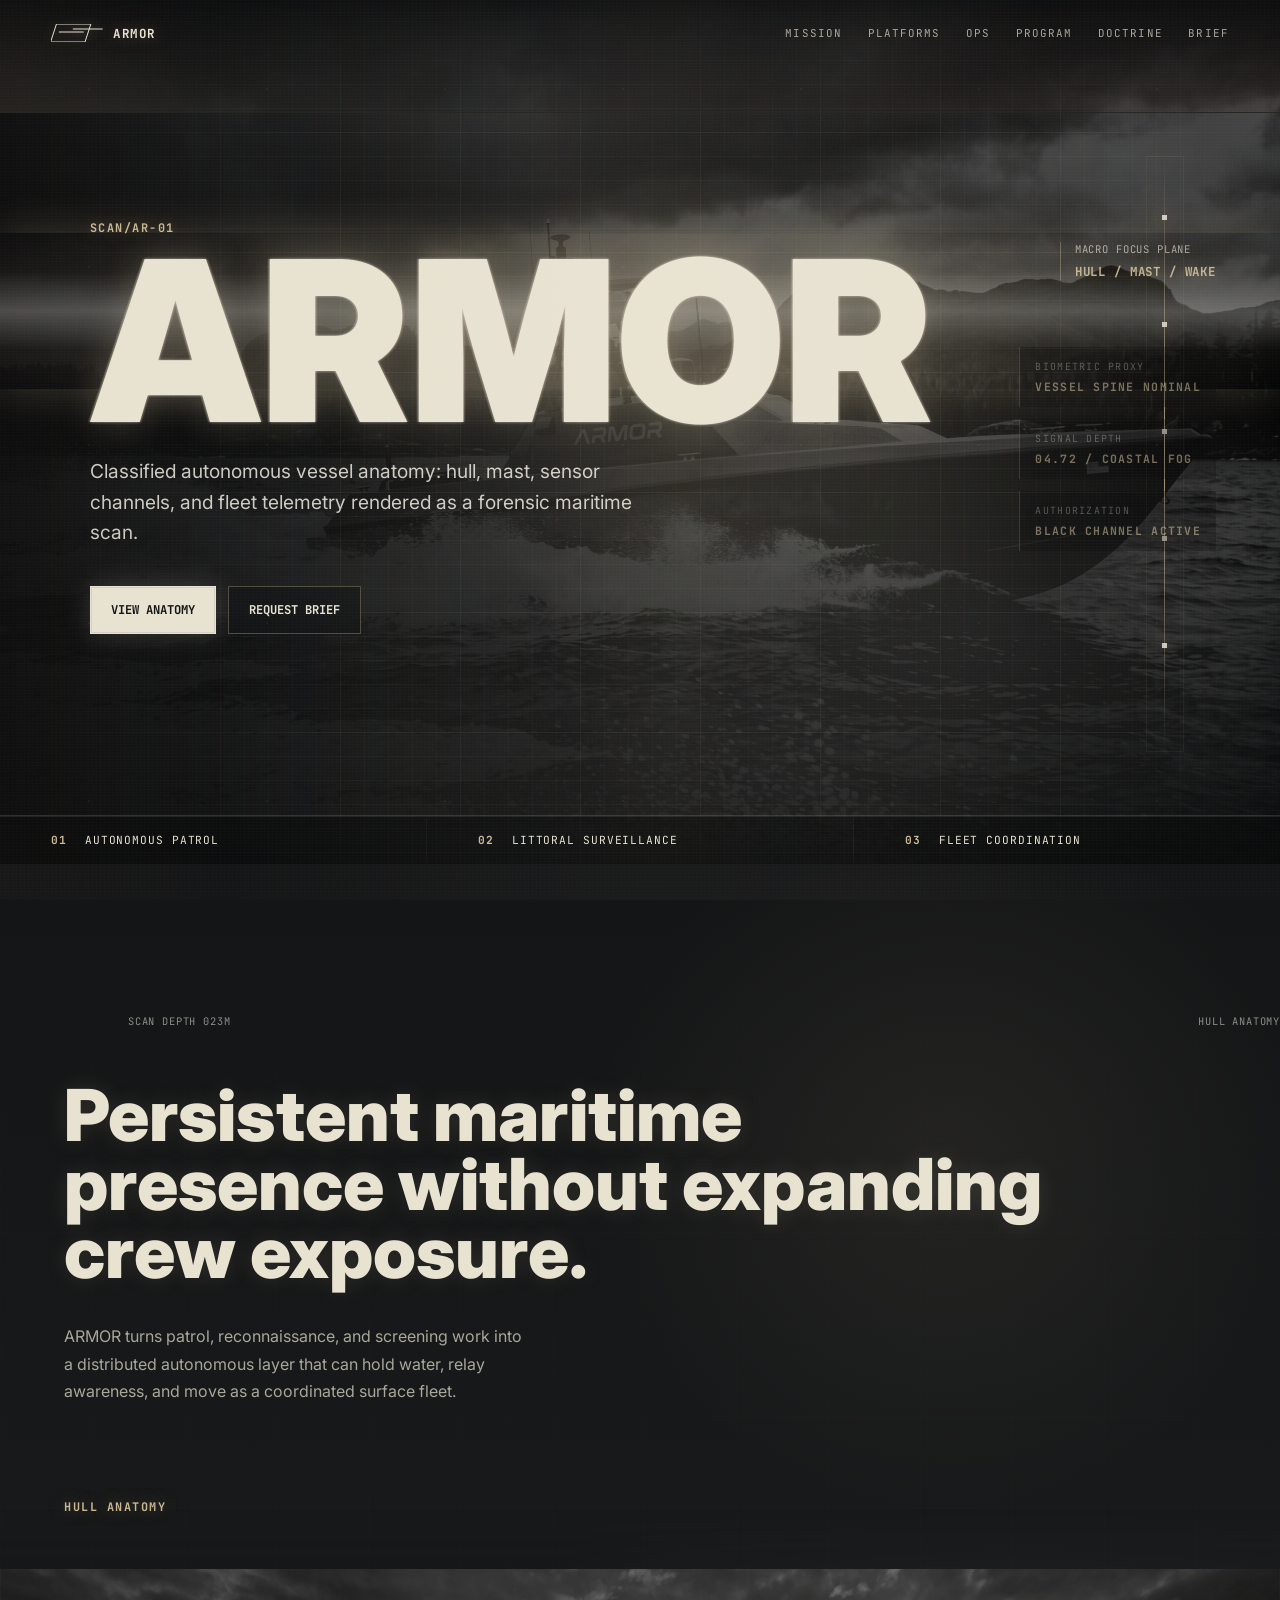
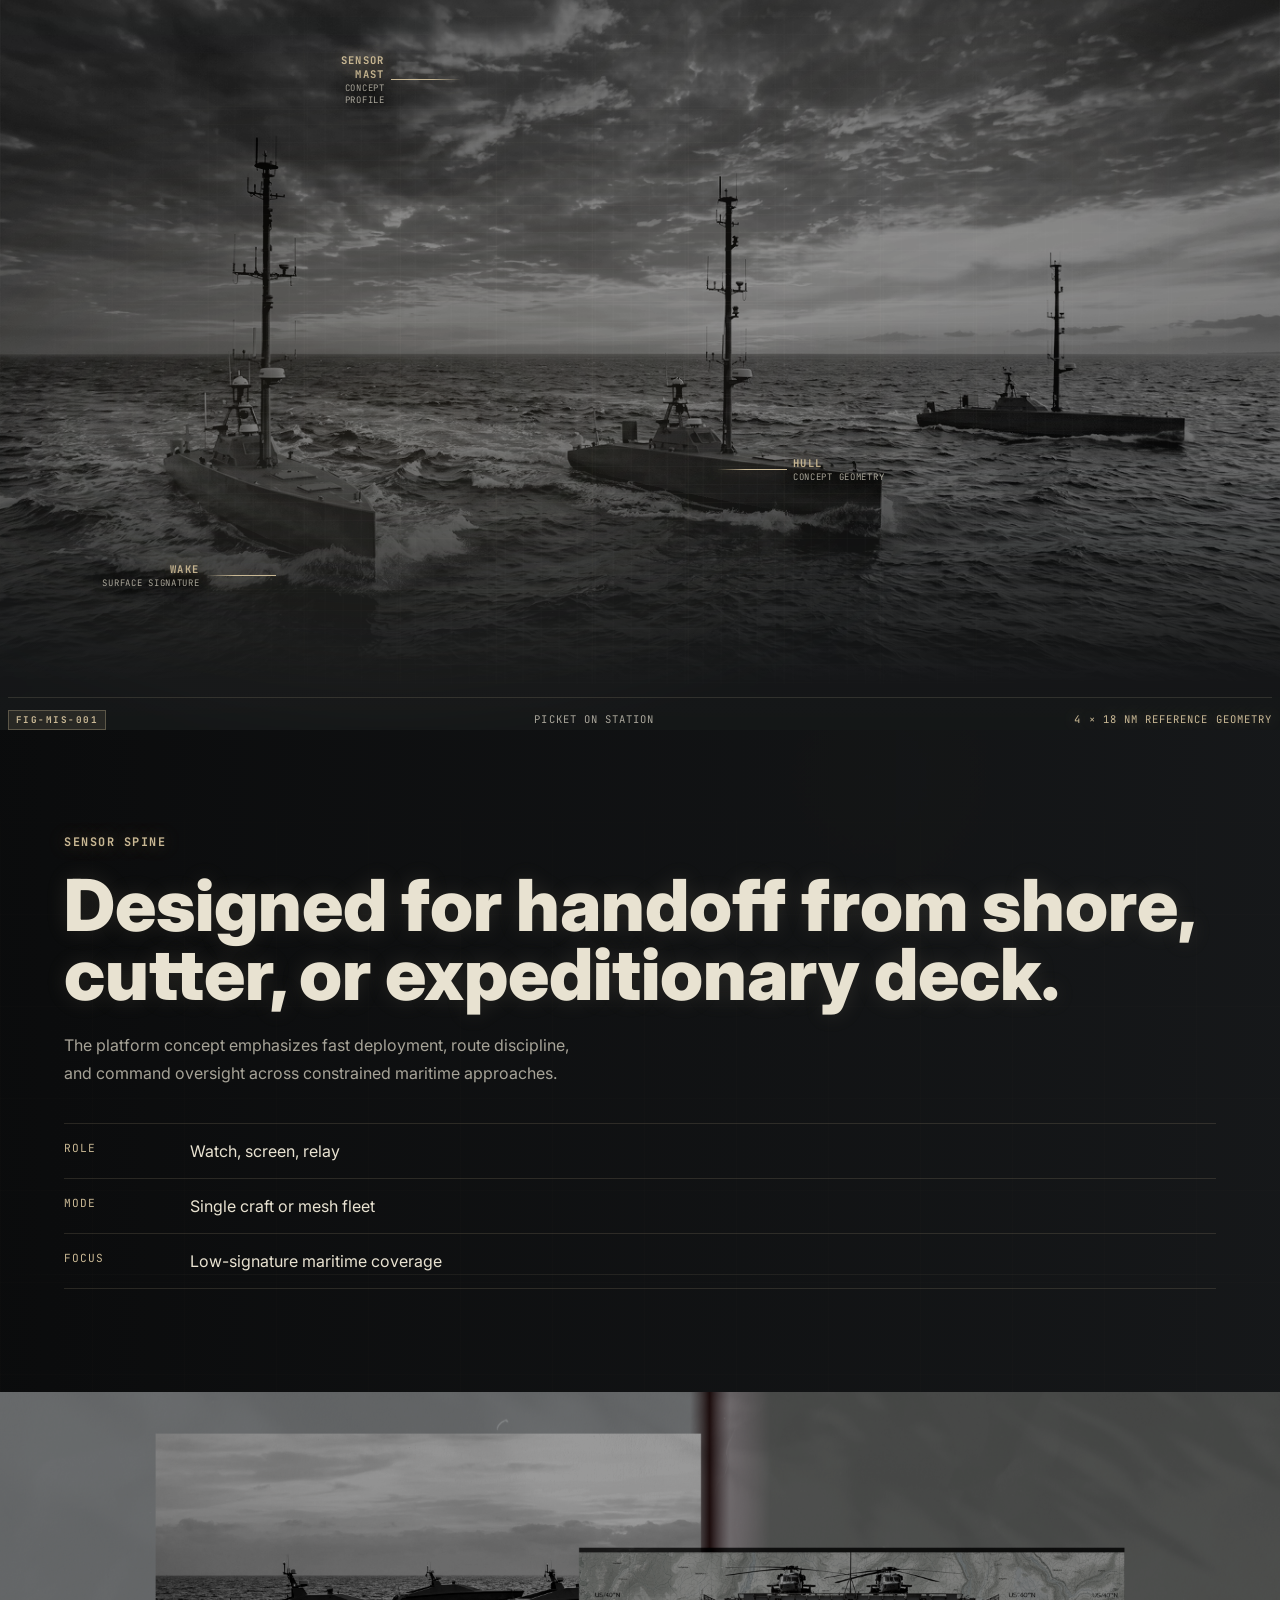
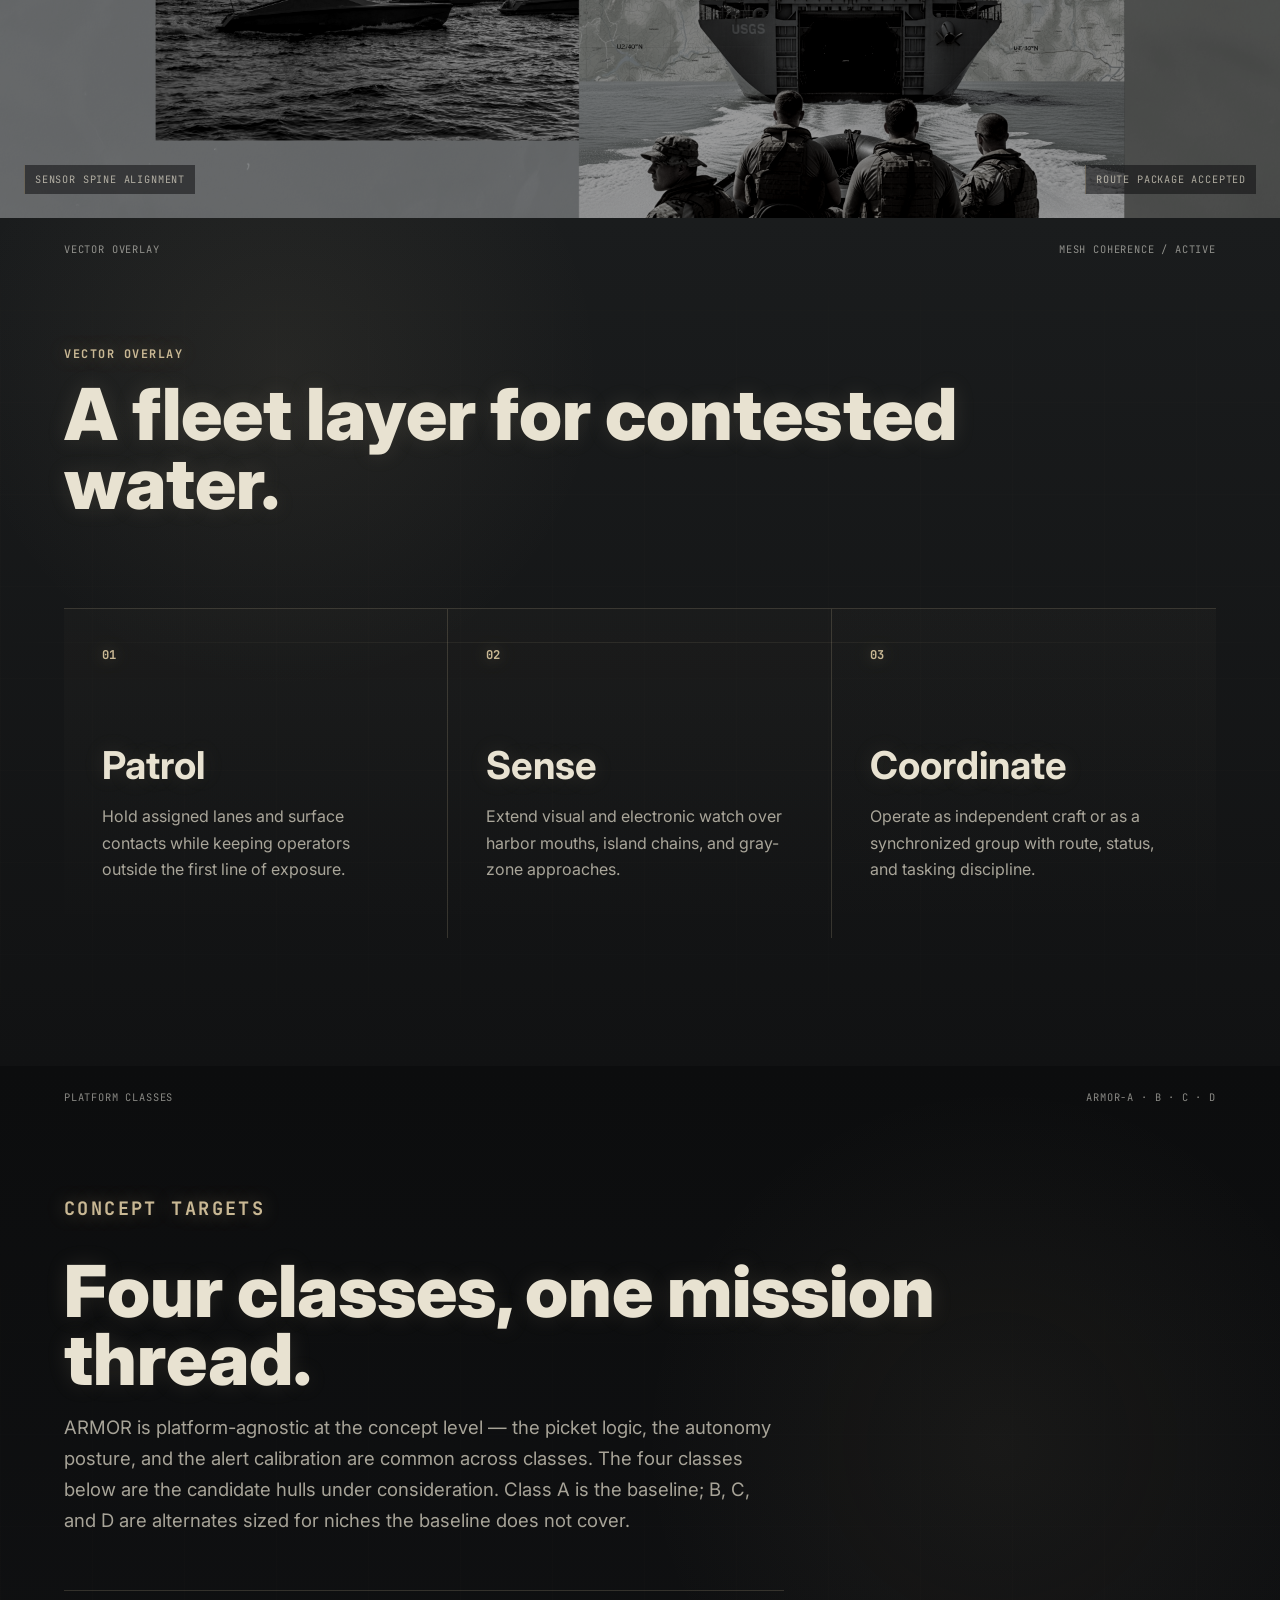
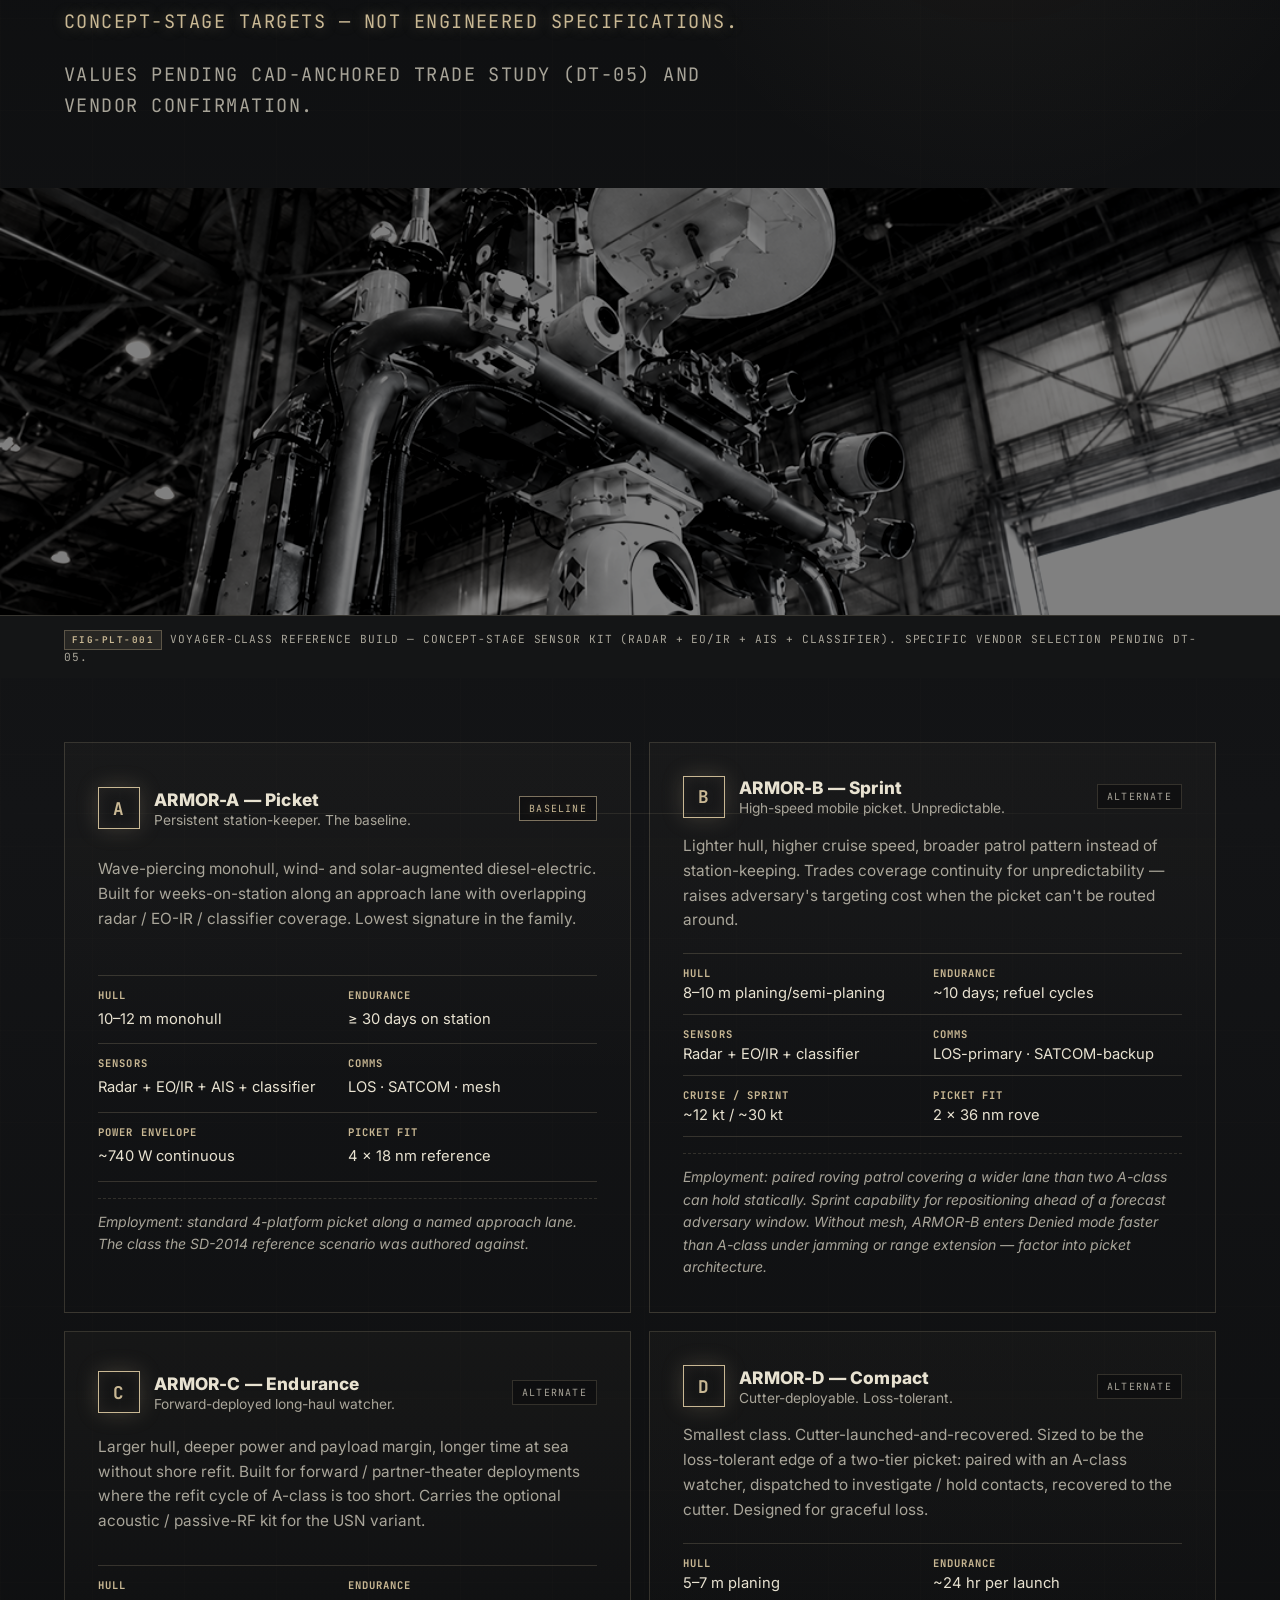
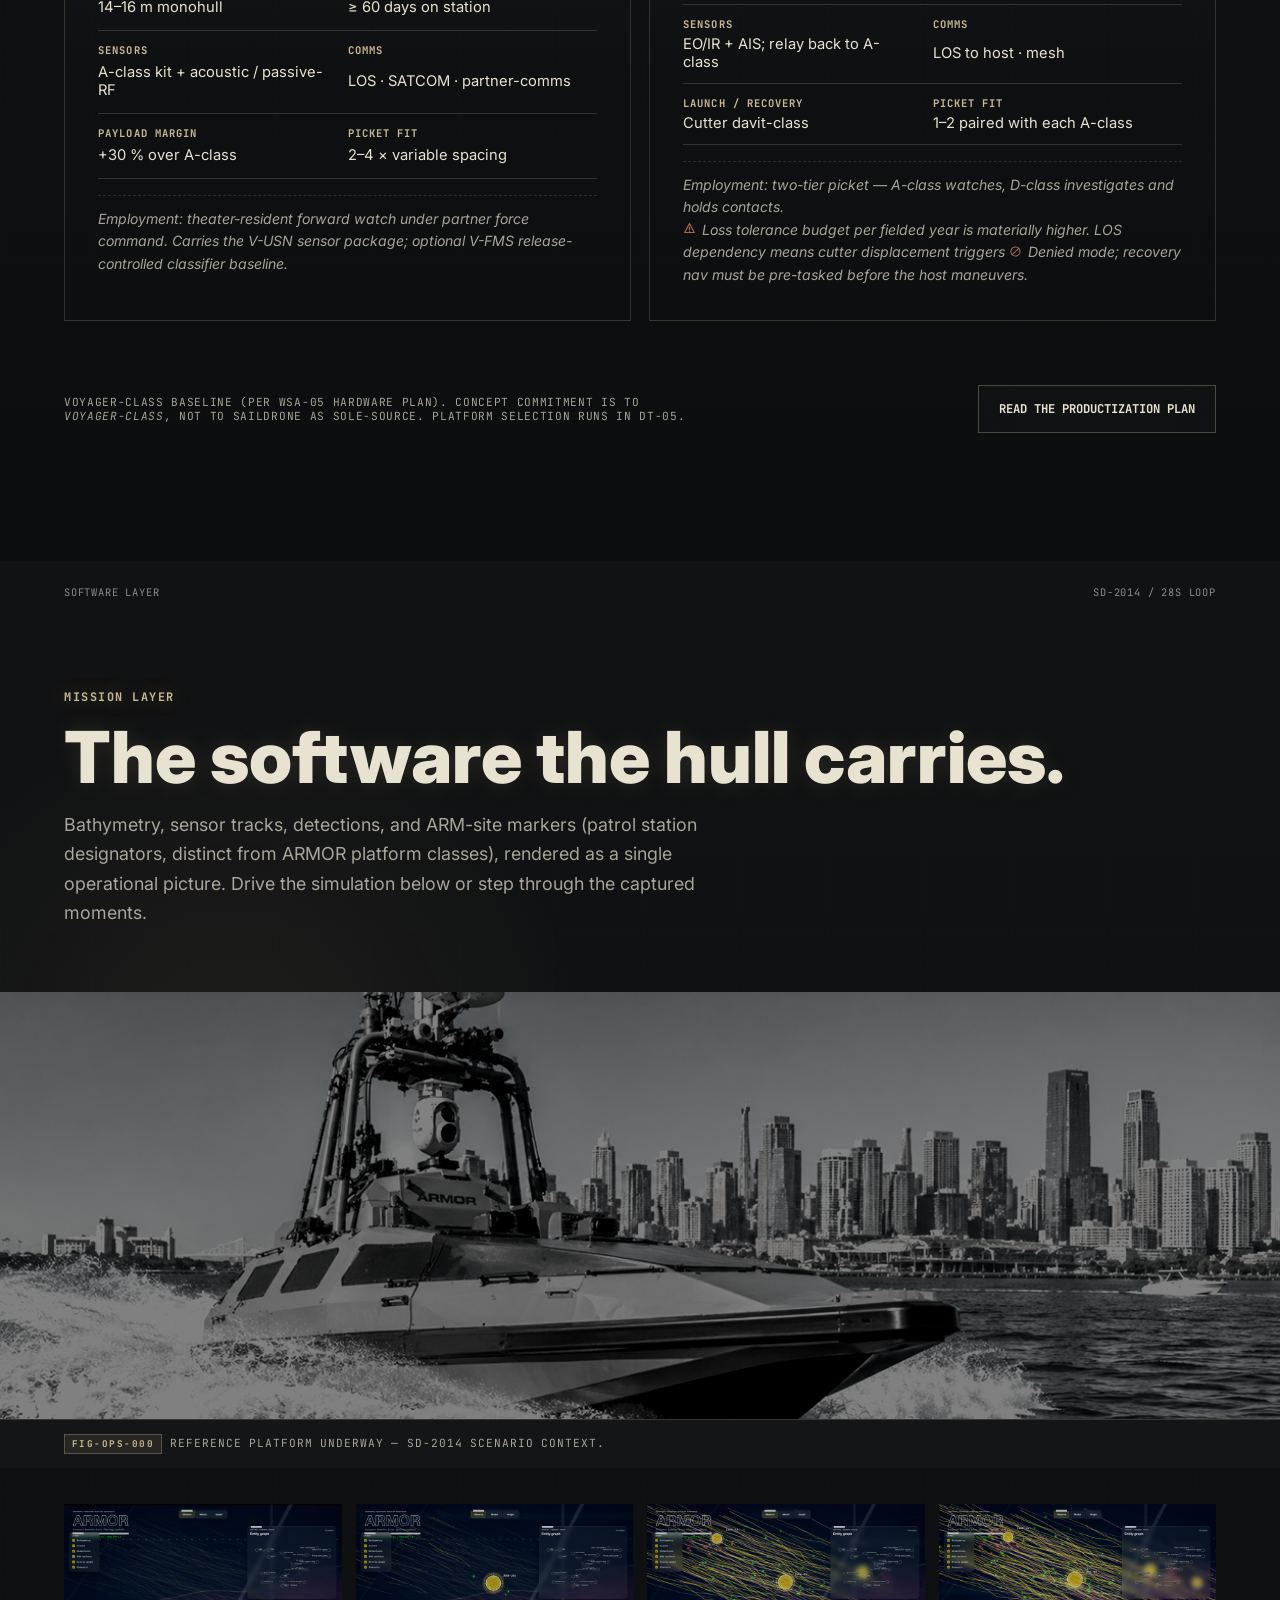
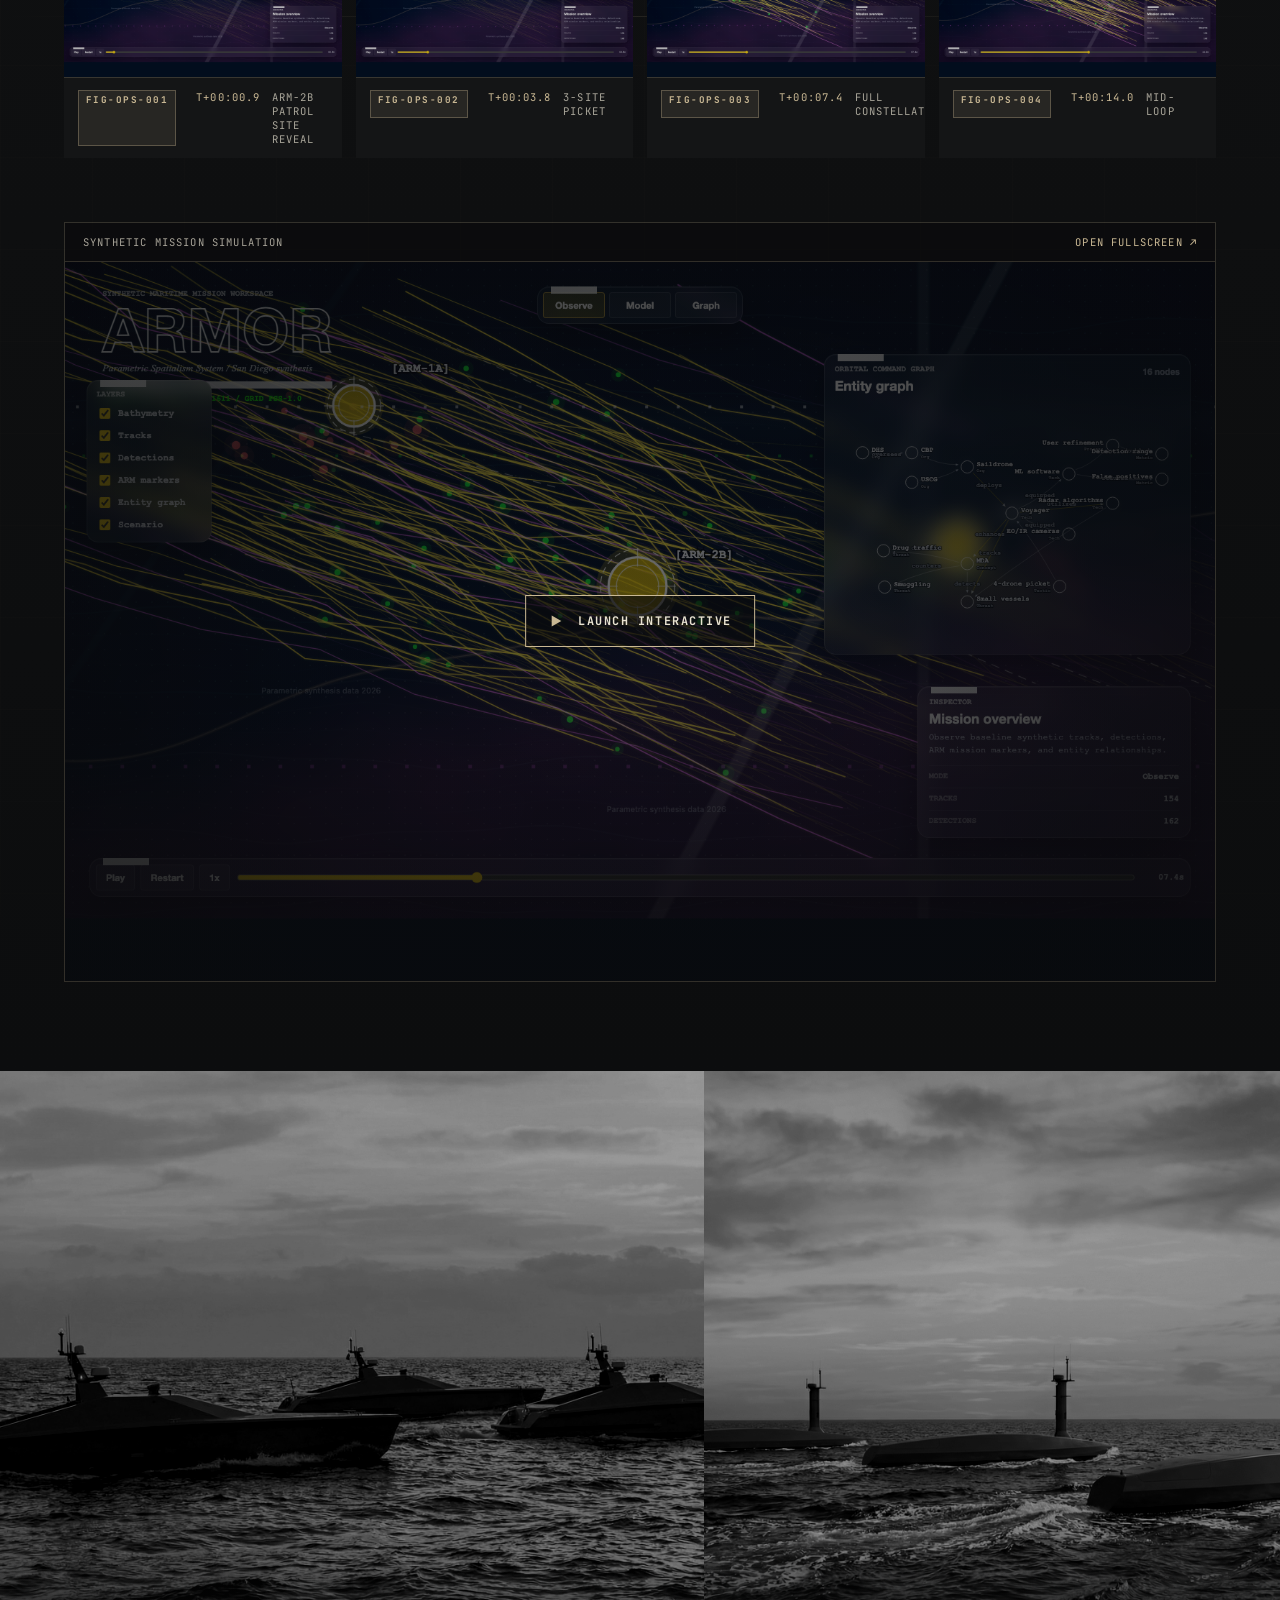
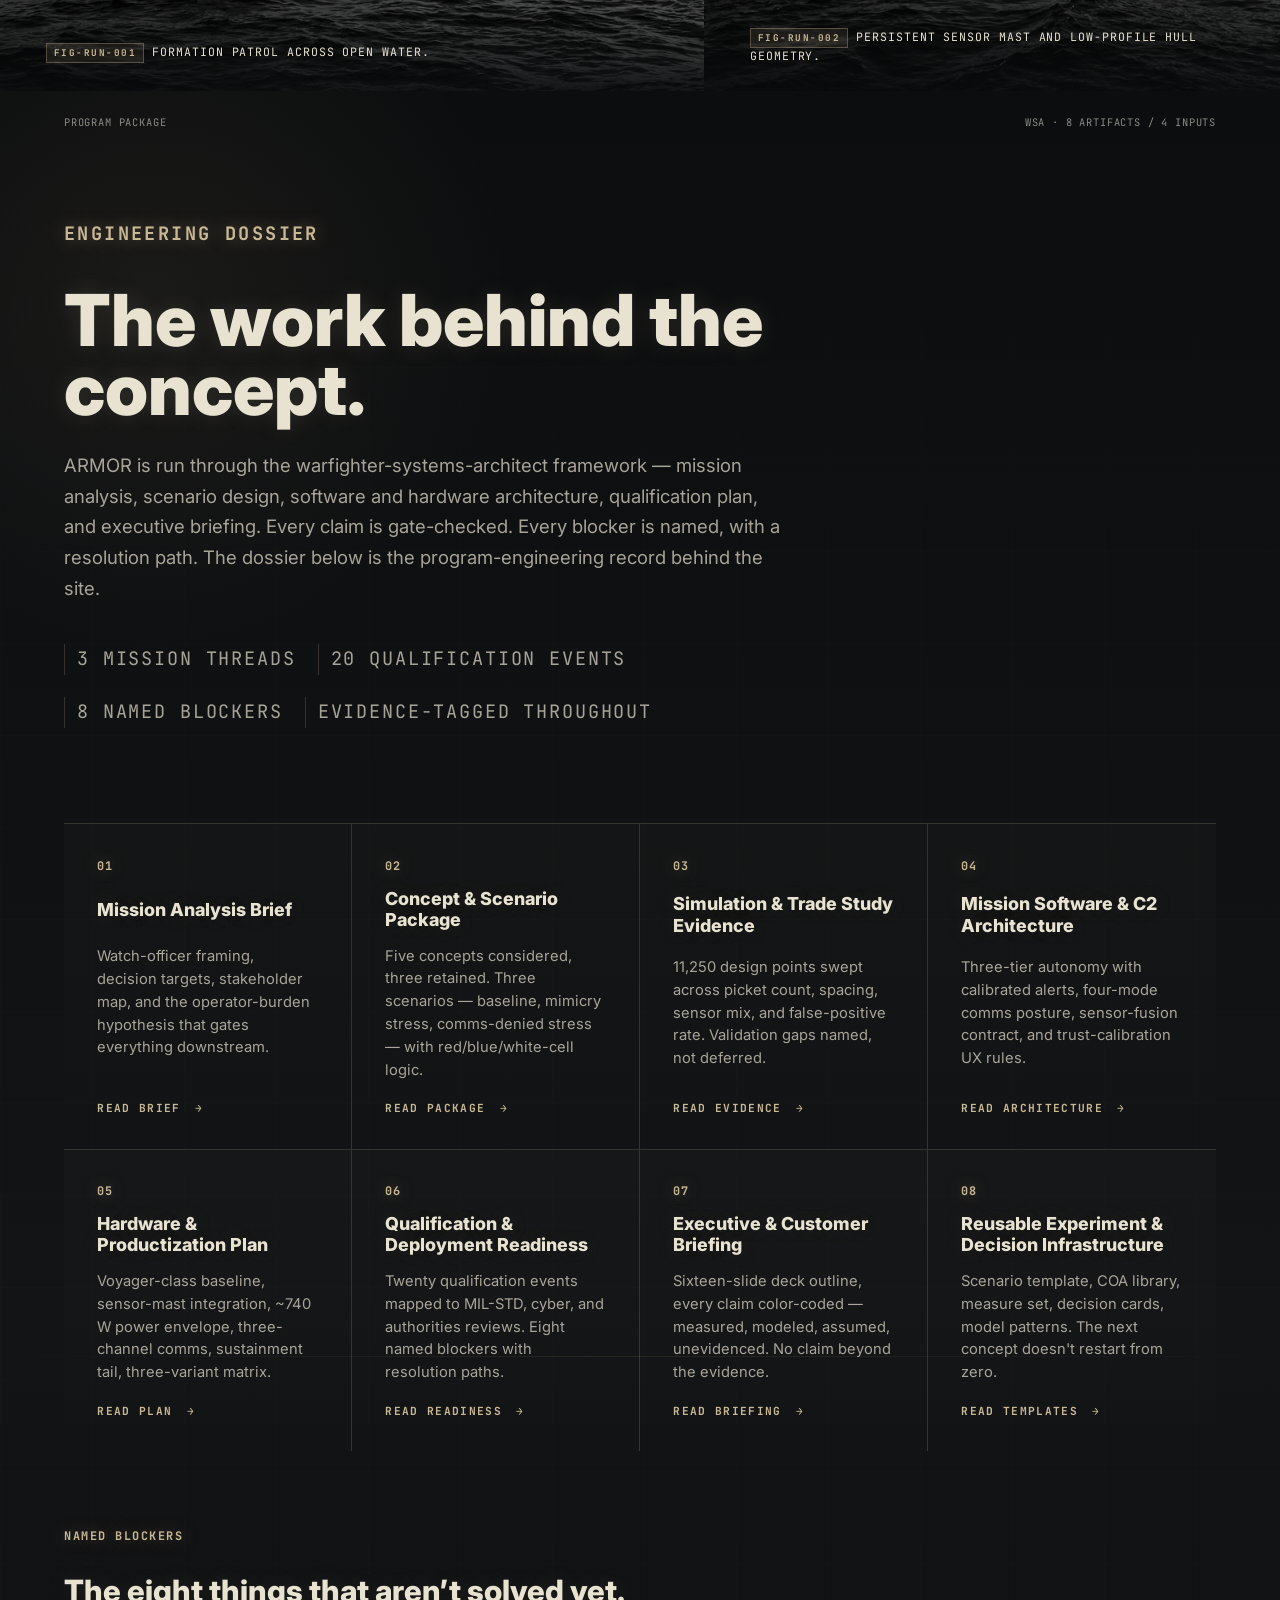
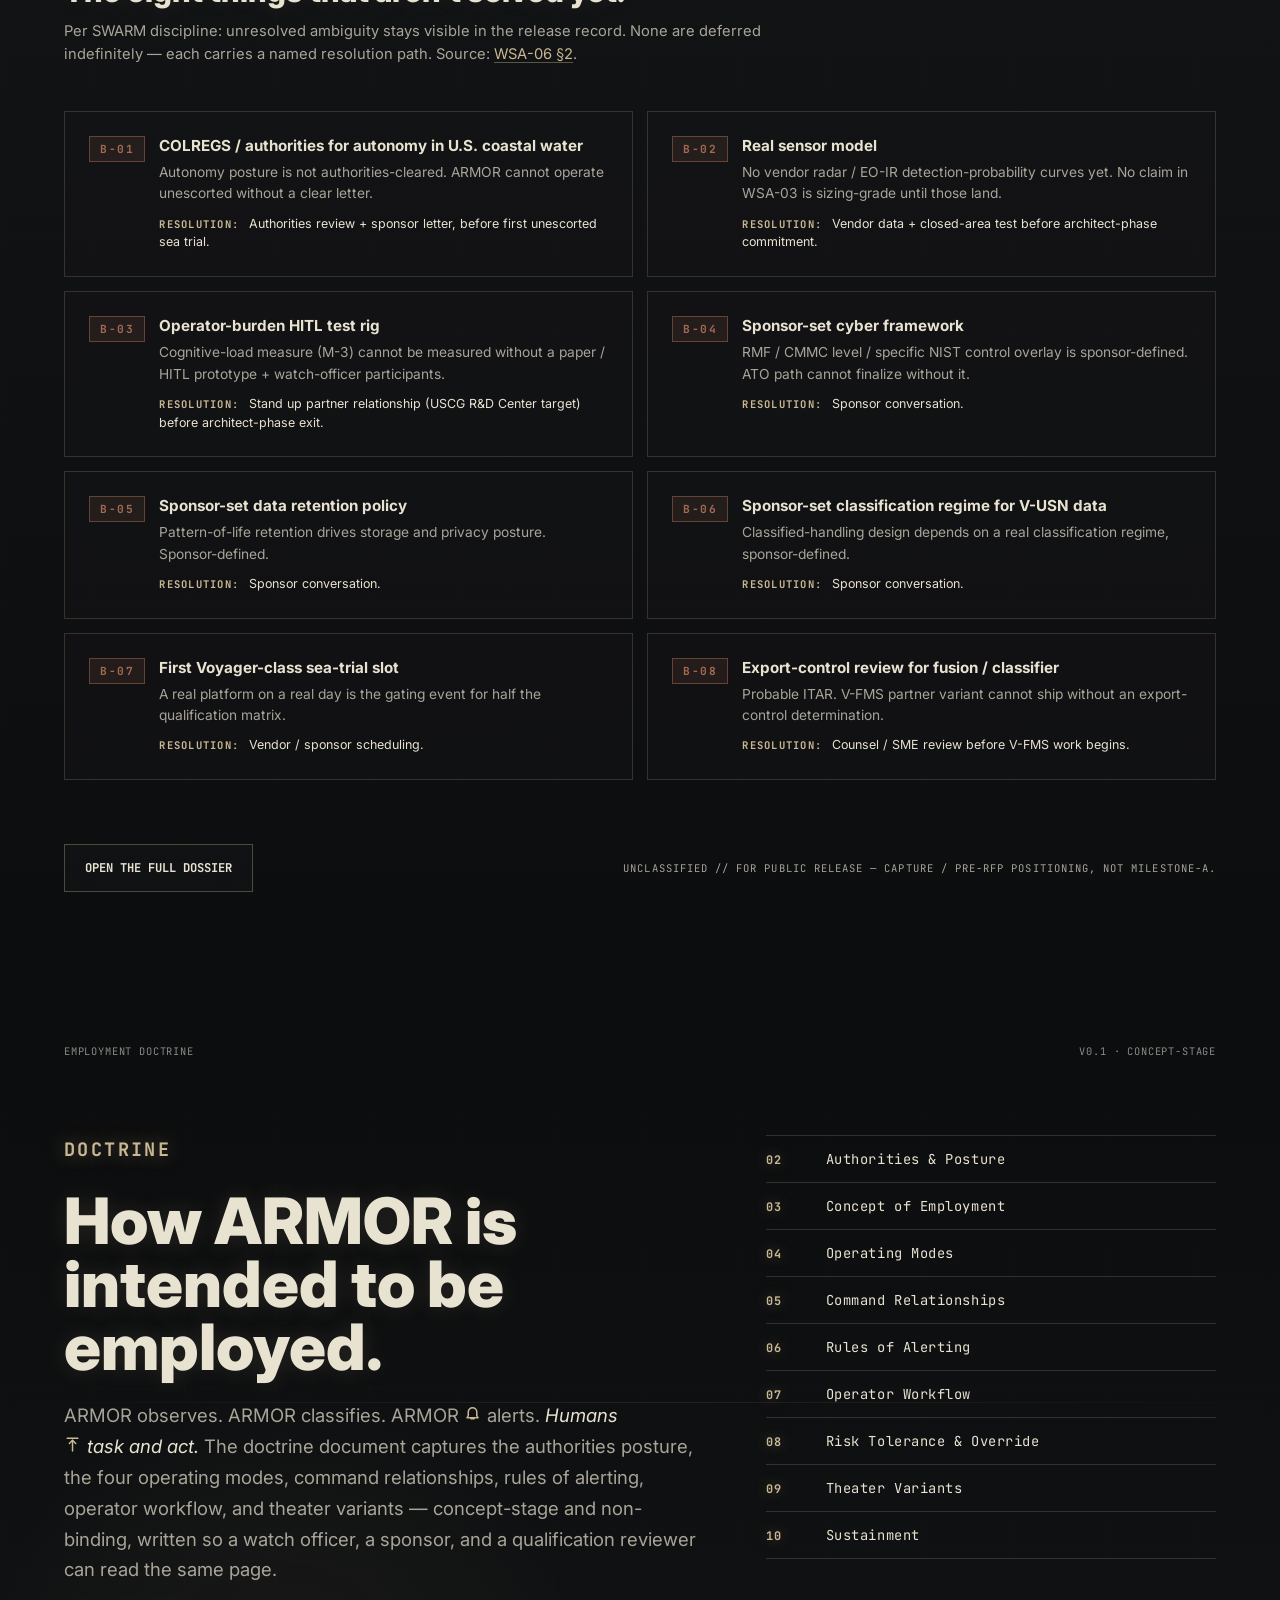
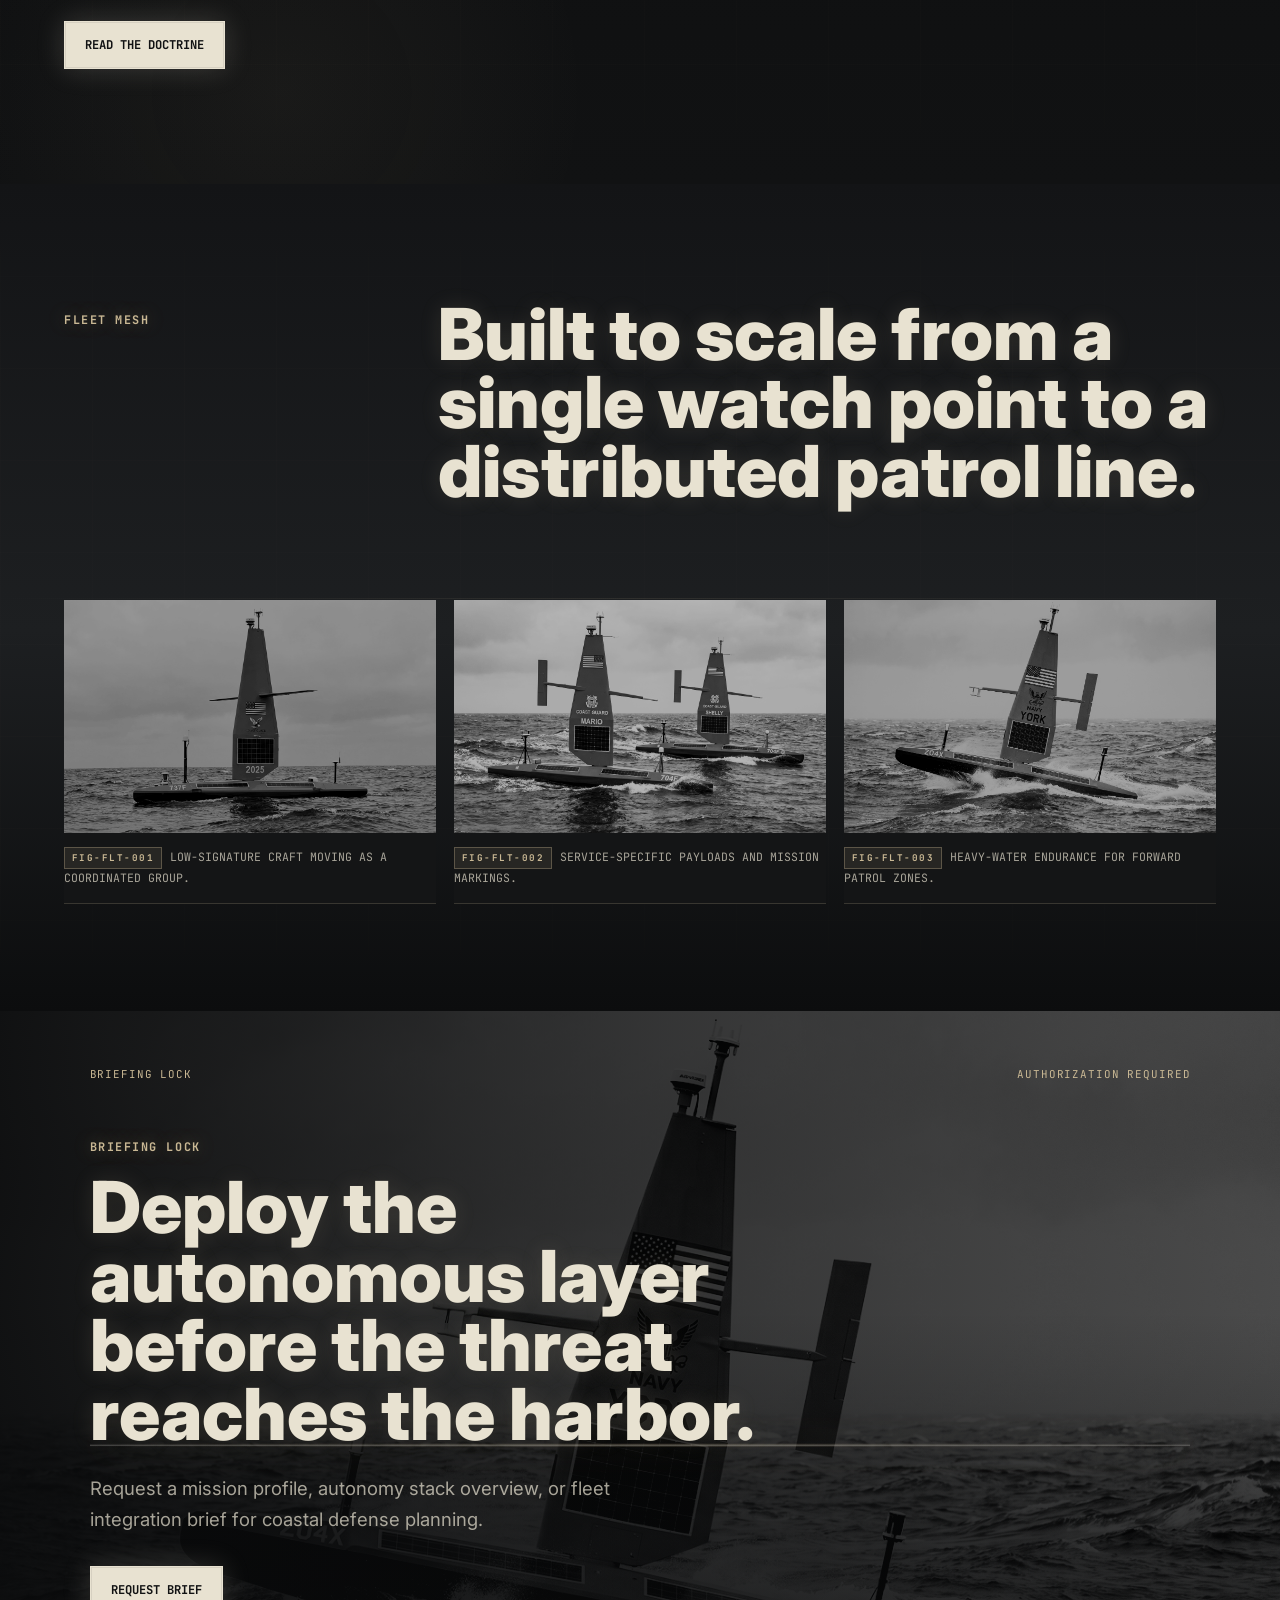
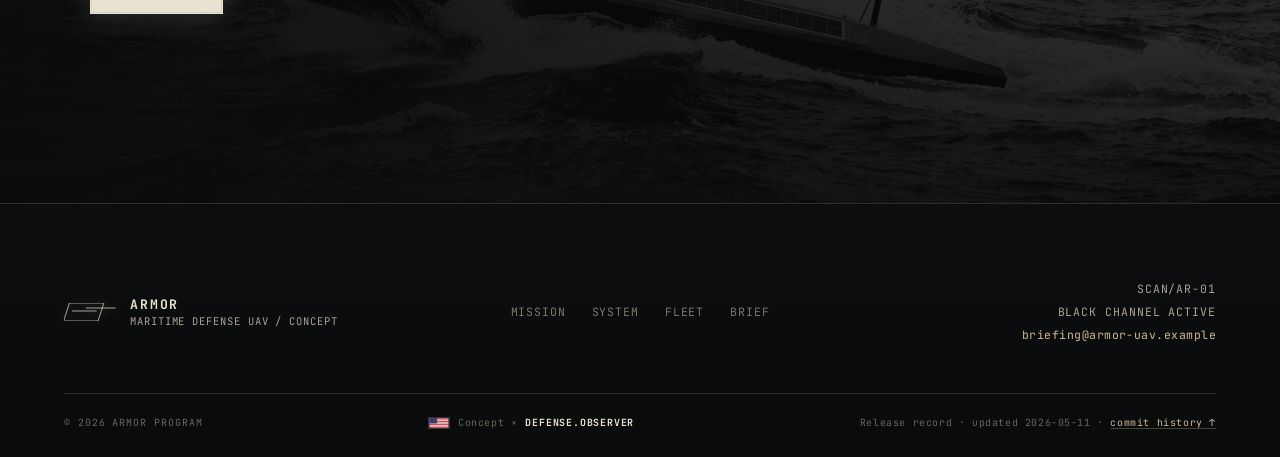
==== commit 681bdcad: "Remove all 'Concept render' tags from images and alt text Strips the per-image concept-render visual" ====
--- a/index.html
+++ b/index.html
@@ -150,7 +150,6 @@
           <span><strong>02</strong> Littoral surveillance</span>
           <span><strong>03</strong> Fleet coordination</span>
         </div>
-        <span class="concept-tag concept-tag--hero" aria-label="Image is a concept render, not a CAD-derived illustration">Concept render</span>
       </section>
 
       <section class="mission-band scan-section" id="mission" aria-labelledby="mission-title">
@@ -183,8 +182,7 @@
                 <span class="callout-label"><b>Wake</b><i>surface signature</i></span>
               </li>
             </ul>
-            <span class="concept-tag" aria-label="Image is a concept render, not a CAD-derived illustration">Concept render</span>
-            <figcaption>
+              <figcaption>
               <span class="figure-id">FIG-MIS-001</span>
               <span>Picket on station</span>
               <span>4 &times; 18 nm reference geometry</span>
@@ -235,7 +233,6 @@
             <span>Sensor spine alignment</span>
             <span>Route package accepted</span>
           </div>
-          <span class="concept-tag" aria-label="Image is a concept render, not a CAD-derived illustration">Concept render</span>
         </div>
       </section>
 
@@ -297,10 +294,9 @@
         <figure class="platforms-anchor scan-panel reveal" data-figure-id="FIG-PLT-001" data-panel-label="REFERENCE BUILD">
           <img
             src="AR01-IMG/Frame%201272638082.png"
-            alt="Concept render of an ARMOR platform sensor mast — gimballed EO/IR camera, satcom dome, and sensor stack visible in hangar reference build"
+            alt="ARMOR platform sensor mast — gimballed EO/IR camera, satcom dome, and sensor stack visible in hangar reference build"
             decoding="async"
           />
-          <span class="concept-tag" aria-label="Image is a concept render, not a CAD-derived illustration">Concept render</span>
           <figcaption><span class="figure-id">FIG-PLT-001</span>Voyager-class reference build &mdash; concept-stage sensor kit (radar + EO/IR + AIS + classifier). Specific vendor selection pending DT-05.</figcaption>
         </figure>
         <div class="platforms-grid">
@@ -447,10 +443,9 @@
         <figure class="ops-anchor scan-panel reveal" data-figure-id="FIG-OPS-000" data-panel-label="SD HARBOR / REF">
           <img
             src="AR01-IMG/Frame%201272638083.png"
-            alt="Concept render of an ARMOR platform underway in coastal water with a harbor skyline behind — physical reference for the SD-2014 scenario"
+            alt="ARMOR platform underway in coastal water with a harbor skyline behind — physical reference for the SD-2014 scenario"
             decoding="async"
           />
-          <span class="concept-tag" aria-label="Image is a concept render, not a CAD-derived illustration">Concept render</span>
           <figcaption><span class="figure-id">FIG-OPS-000</span>Reference platform underway &mdash; SD-2014 scenario context.</figcaption>
         </figure>
 
@@ -494,7 +489,6 @@
             src="AR01-IMG/Frame%201272638035.png"
             alt="Three autonomous maritime craft crossing open water in formation"
           />
-          <span class="concept-tag" aria-label="Image is a concept render, not a CAD-derived illustration">Concept render</span>
           <figcaption><span class="figure-id">FIG-RUN-001</span>Formation patrol across open water.</figcaption>
         </figure>
         <figure class="run-panel scan-panel" data-figure-id="FIG-RUN-002" data-panel-label="MAST SCAN">
@@ -502,7 +496,6 @@
             src="AR01-IMG/Frame%201272638036.png"
             alt="Side profile of an autonomous maritime defense vessel with Coast Guard markings"
           />
-          <span class="concept-tag" aria-label="Image is a concept render, not a CAD-derived illustration">Concept render</span>
           <figcaption><span class="figure-id">FIG-RUN-002</span>Persistent sensor mast and low-profile hull geometry.</figcaption>
         </figure>
       </section>
@@ -720,24 +713,21 @@
               src="AR01-IMG/Frame%201272638037.png"
               alt="Three low-profile autonomous maritime vessels navigating heavy water"
             />
-            <span class="concept-tag" aria-label="Image is a concept render, not a CAD-derived illustration">Concept render</span>
-            <figcaption><span class="figure-id">FIG-FLT-001</span>Low-signature craft moving as a coordinated group.</figcaption>
+              <figcaption><span class="figure-id">FIG-FLT-001</span>Low-signature craft moving as a coordinated group.</figcaption>
           </figure>
           <figure class="scan-panel" data-figure-id="FIG-FLT-002" data-panel-label="PAYLOAD/B7">
             <img
               src="AR01-IMG/Frame%201272638044.png"
               alt="Two Coast Guard marked autonomous vessels operating in rough sea"
             />
-            <span class="concept-tag" aria-label="Image is a concept render, not a CAD-derived illustration">Concept render</span>
-            <figcaption><span class="figure-id">FIG-FLT-002</span>Service-specific payloads and mission markings.</figcaption>
+              <figcaption><span class="figure-id">FIG-FLT-002</span>Service-specific payloads and mission markings.</figcaption>
           </figure>
           <figure class="scan-panel" data-figure-id="FIG-FLT-003" data-panel-label="WAKE/C9">
             <img
               src="AR01-IMG/Frame%201272638046.png"
               alt="Autonomous Navy marked maritime vessel cresting over rough water"
             />
-            <span class="concept-tag" aria-label="Image is a concept render, not a CAD-derived illustration">Concept render</span>
-            <figcaption><span class="figure-id">FIG-FLT-003</span>Heavy-water endurance for forward patrol zones.</figcaption>
+              <figcaption><span class="figure-id">FIG-FLT-003</span>Heavy-water endurance for forward patrol zones.</figcaption>
           </figure>
         </div>
       </section>
@@ -746,7 +736,6 @@
         <div class="closing-image" aria-hidden="true">
           <img src="AR01-IMG/Frame%201272638046.png" alt="" />
         </div>
-        <span class="concept-tag concept-tag--closing" aria-label="Image is a concept render, not a CAD-derived illustration">Concept render</span>
         <div class="closing-hud" aria-hidden="true">
           <div class="scan-band"></div>
           <span>Briefing lock</span>
--- a/styles.css
+++ b/styles.css
@@ -715,56 +715,6 @@
   max-width: 460px;
 }
 
-/* Concept-render honesty tag — placed on every illustrative image to mark
-   it as concept-stage, not CAD-derived per the visual-systems-architect
-   skill's "no hallucinated components" invariant. */
-.concept-tag {
-  background: rgba(10, 11, 12, 0.62);
-  backdrop-filter: blur(6px);
-  -webkit-backdrop-filter: blur(6px);
-  border: 1px solid rgba(201, 184, 148, 0.32);
-  color: var(--bone-soft);
-  font-family: var(--mono);
-  font-size: 0.58rem;
-  font-weight: 600;
-  letter-spacing: 0.14em;
-  padding: 6px 10px;
-  pointer-events: none;
-  position: absolute;
-  right: 14px;
-  text-transform: uppercase;
-  top: 14px;
-  z-index: 6;
-}
-
-.concept-tag::before {
-  background: var(--signal);
-  border-radius: 50%;
-  box-shadow: 0 0 8px rgba(201, 184, 148, 0.7);
-  content: "";
-  display: inline-block;
-  height: 5px;
-  margin-right: 8px;
-  vertical-align: middle;
-  width: 5px;
-}
-
-/* Hero variant — sits in the upper-right corner of the hero, above the
-   telemetry but inside the scrim. */
-.concept-tag--hero {
-  right: clamp(22px, 5vw, 64px);
-  top: 122px;
-  z-index: 7;
-}
-
-/* Closing variant — bottom-right of the closing scrim. */
-.concept-tag--closing {
-  right: clamp(22px, 7vw, 96px);
-  top: auto;
-  bottom: 32px;
-  z-index: 7;
-}
-
 /* Platforms section disclaimer — concept-target framing. */
 .platforms-disclaimer {
   border-top: 1px solid var(--line);
@@ -1345,9 +1295,6 @@
   text-transform: uppercase;
 }
 
-.ops-anchor .concept-tag {
-  right: clamp(20px, 5vw, 64px);
-}
 
 .ops-strip {
   display: grid;
@@ -1646,9 +1593,6 @@
   text-transform: uppercase;
 }
 
-.platforms-anchor .concept-tag {
-  right: clamp(20px, 5vw, 64px);
-}
 
 .platforms-grid {
   display: grid;
